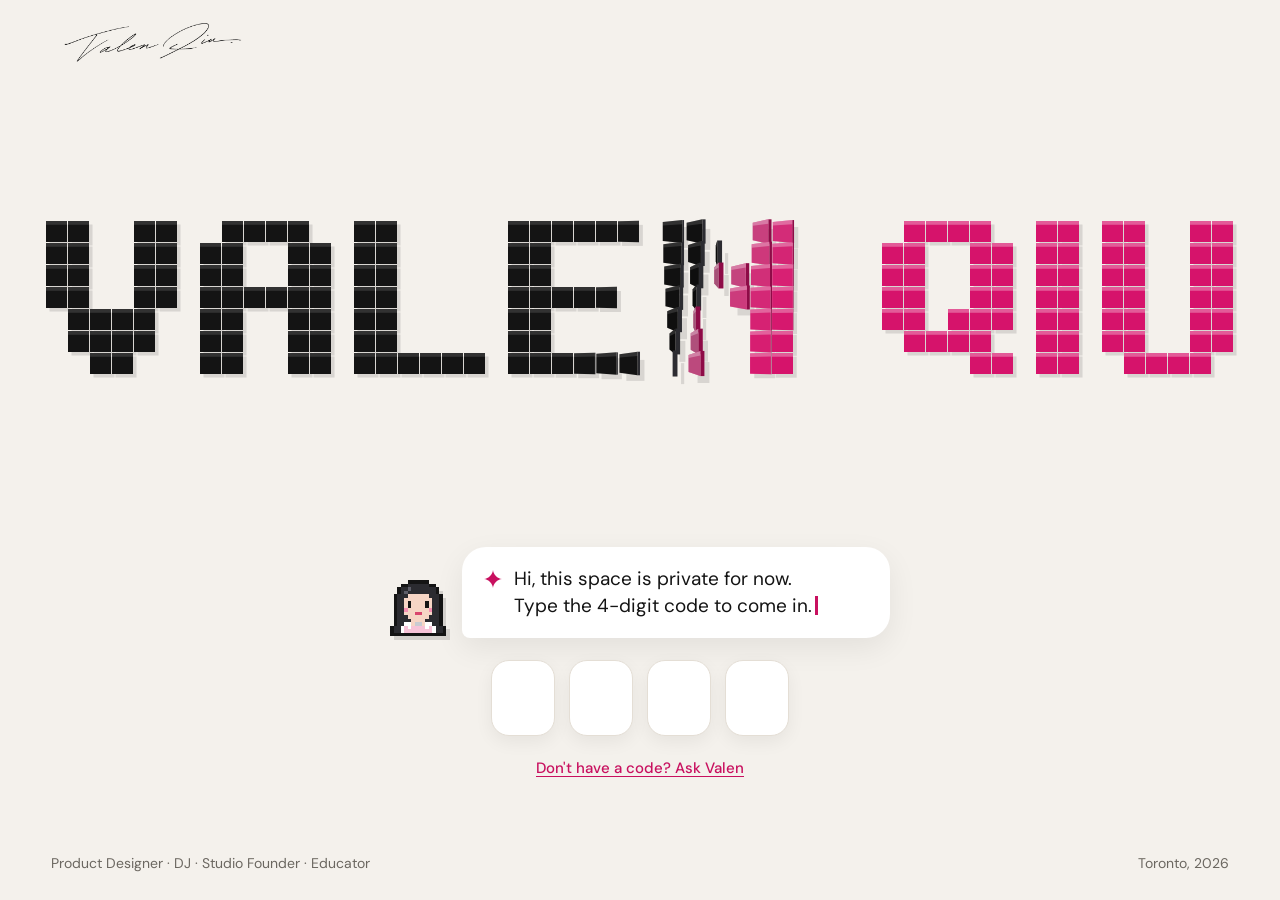
==== index.html @ 70ad9d55 "Hero chat: Back button on answers reached from the hats menu Co-Authored-By: Claude Sonnet 5.5 <nore" ====
<!DOCTYPE html>
<html lang="en">
<head>
<meta charset="UTF-8"/>
<script src="gate.js"></script>
<meta name="viewport" content="width=device-width,initial-scale=1.0"/>
<meta name="description" content="Valen Qiu — Product Designer & Builder"/>
<title>Valen Qiu</title>
<script src="analytics.js"></script>
<link rel="icon" href="favicon.ico" sizes="any"/>
<link rel="icon" type="image/png" sizes="32x32" href="images/favicon-32.png"/>
<link rel="icon" type="image/png" sizes="192x192" href="images/favicon-192.png"/>
<link rel="apple-touch-icon" sizes="180x180" href="images/apple-touch-icon.png"/>
<link rel="preconnect" href="https://fonts.googleapis.com"/>
<link rel="preconnect" href="https://fonts.gstatic.com" crossorigin/>
<link href="https://fonts.googleapis.com/css2?family=Instrument+Serif:ital@0;1&family=DM+Sans:ital,opsz,wght@0,9..40,300;0,9..40,400;0,9..40,500;0,9..40,600;1,9..40,400&family=DM+Mono:wght@300;400&family=Caveat:wght@400;500;700&display=swap" rel="stylesheet"/>
<style>
*,*::before,*::after{box-sizing:border-box;margin:0;padding:0}
:root{
  --bg:#F4EFE8;--bg2:#F4EFE8;--bg3:#EAE3D8;
  --ink:#0D0D0C;--ink2:#1C1C1A;
  --muted:#8C8A85;--muted2:#B8B5AE;
  --pink:#E8196E;--pink-d:#C2145C;--pink-bg:rgba(232,25,110,.08);
  --border:rgba(13,13,12,.08);--border2:rgba(13,13,12,.05);
  --serif:'Instrument Serif',Georgia,serif;
  --sans:'DM Sans',system-ui,sans-serif;
  --mono:'DM Mono','Courier New',monospace;
  --pg:clamp(1.5rem,5vw,5rem);
  --ease:cubic-bezier(.16,1,.3,1);
  --ease-out:var(--ease);--ease-io:cubic-bezier(.65,0,.35,1);
  --t-fast:.25s;--t-base:.5s;--t-slow:.9s;
}
html{font-size:16px;scroll-behavior:smooth}
body{background:var(--bg);color:var(--ink);font-family:var(--sans);font-weight:400;line-height:1.6;-webkit-font-smoothing:antialiased;overflow-x:hidden}
::selection{background:var(--pink);color:#fff}
a{color:inherit;text-decoration:none}
::-webkit-scrollbar{width:2px}::-webkit-scrollbar-thumb{background:var(--pink)}
@keyframes blink{0%,100%{opacity:1}50%{opacity:0}}

@keyframes fadeUp{from{opacity:0;transform:translateY(24px)}to{opacity:1;transform:translateY(0)}}
@keyframes pageIn{from{opacity:0;transform:translateY(16px) scale(0.99)}to{opacity:1;transform:translateY(0) scale(1)}}
@keyframes pageOut{from{opacity:1;transform:translateY(0) scale(1)}to{opacity:0;transform:translateY(-8px) scale(0.98)}}

/* ── UTILS ── */
.reveal{opacity:0;transform:translateY(16px);transition:opacity .25s var(--ease), transform .25s var(--ease)}
.reveal.visible{opacity:1;transform:translateY(0)}
.page{display:none}
.page.active{animation:pageIn .22s var(--ease) both}
.page.exiting{display:block;animation:pageOut .25s var(--ease) both;pointer-events:none}
.page.active{display:block}

/* ── NAV ── */
.pixel-overlay{
  position:fixed;inset:0;
  z-index:500;pointer-events:none;
  display:grid;
}
.nav{position:sticky;top:0;z-index:200;display:grid;grid-template-columns:1fr auto 1fr;align-items:center;padding:1.25rem var(--pg);background:transparent;transition:opacity var(--t-base) var(--ease-out), border-color var(--t-base) var(--ease-out)}

.nav-logo{font-family:var(--sans);font-weight:800;font-size:1.5rem;letter-spacing:-.01em;cursor:pointer;transition:color var(--t-fast) var(--ease-out);display:flex;align-items:center;gap:.6rem}
.nav-logo:hover{color:var(--pink)}
.nav-actions{display:flex;align-items:center;gap:.5rem;justify-content:flex-end}
.nav-say-hello,.nav-icon-btn{display:inline-flex;align-items:center;justify-content:center;gap:.4rem;height:42px;background:rgba(255,255,255,.78);-webkit-backdrop-filter:blur(14px) saturate(1.4);backdrop-filter:blur(14px) saturate(1.4);color:var(--ink);border:1px solid rgba(13,13,12,.08);border-radius:999px;box-shadow:0 .3rem 1.1rem rgba(13,13,12,.07);font-family:var(--sans);font-size:.88rem;font-weight:600;text-decoration:none;transition:border-color var(--t-fast) var(--ease-out),box-shadow var(--t-fast) var(--ease-out),transform var(--t-fast) var(--ease-out),color var(--t-fast) var(--ease-out)}
.nav-icon-btn{width:42px;padding:0}
.nav-say-hello:hover,.nav-icon-btn:hover{border-color:var(--pink);box-shadow:0 .5rem 1.4rem rgba(232,25,110,.18);transform:translateY(-1px)}
.nav-resume-btn{width:auto!important;padding:0 1.1rem!important;font-size:.88rem!important;font-weight:600!important;gap:.45rem!important;background:var(--pink)!important;border-color:var(--pink)!important;color:#fff!important;box-shadow:0 .3rem 1.1rem rgba(232,25,110,.25)!important}
.nav-resume-btn::before{content:'\2726';color:#fff;font-size:.95em}
.nav-resume-btn:hover{background:var(--pink-d)!important;border-color:var(--pink-d)!important;box-shadow:0 .5rem 1.4rem rgba(232,25,110,.35)!important;transform:translateY(-1px)}
.nav-icon-btn svg{width:17px;height:17px}
.nav-icon-btn:not(.nav-resume-btn):hover{color:var(--pink)}
.nav-hamburger{display:none;background:rgba(255,255,255,.78);-webkit-backdrop-filter:blur(14px);backdrop-filter:blur(14px);color:var(--ink);width:42px;height:42px;border-radius:999px;align-items:center;justify-content:center;border:1px solid rgba(13,13,12,.08);box-shadow:0 .3rem 1.1rem rgba(13,13,12,.07);cursor:pointer;flex-shrink:0;padding:0}
.nav-hamburger svg{width:18px;height:18px}
.nav-mobile-menu{display:none;flex-direction:column;justify-content:space-between;position:fixed;top:0;left:0;width:100vw;height:100vh;height:100dvh;background:var(--bg);padding:1.25rem var(--pg) 3rem;box-sizing:border-box;z-index:250;opacity:0;transition:opacity var(--t-base) var(--ease-out)}
.nav-mobile-menu.open{display:flex;opacity:1}
.nav-mobile-top{display:flex;align-items:center;justify-content:space-between}
.nav-mobile-links{display:flex;flex-direction:column;gap:.15rem;margin-top:2rem}
.nav-mobile-item{background:none;border:none;text-align:left;padding:.5rem 0;font-family:var(--sans);font-size:clamp(2.2rem,11vw,3rem);font-weight:700;letter-spacing:-.02em;color:var(--ink);border-radius:0;cursor:pointer;text-decoration:none;display:block;transition:color var(--t-fast) var(--ease-out)}
.nav-mobile-item:hover,.nav-mobile-item:active{background:none;color:var(--pink)}
.nav-mobile-cta{display:flex;flex-direction:column;gap:.9rem}
.nav-mobile-cta a{font-family:var(--sans);font-size:1.05rem;font-weight:600;color:var(--pink);text-decoration:none}

.nav-pill-wrap{
  display:flex;align-items:center;gap:1.75rem;
}
.nav-pill-item{
  font-family:var(--sans);font-size:.92rem;font-weight:500;
  color:var(--muted);background:transparent;border:none;
  padding:.3rem 0;border-radius:0;
  cursor:pointer;transition:color var(--t-fast) var(--ease);
  text-decoration:none;white-space:nowrap;
  border-bottom:1.5px solid transparent;
}
.nav-pill-item:hover{color:var(--ink)}
.nav-pill-item.active{color:var(--pink);border-bottom-color:var(--pink)}
.nav-pill-item.active:hover{color:var(--pink-d);border-bottom-color:var(--pink-d)}

/* Floating pill */
.nav-float{
  position:fixed;top:1rem;left:50%;transform:translateX(-50%);
  z-index:300;
  display:flex;align-items:center;gap:.25rem;
  background:#fff;border-radius:999px;
  padding:.3rem;
  box-shadow:0 4px 24px rgba(13,13,12,.12);
  opacity:0;pointer-events:none;
  transition:opacity var(--t-base) var(--ease), transform var(--t-base) var(--ease);
  transform:translateX(-50%) translateY(-8px);
}
.nav-float.visible{
  opacity:1;pointer-events:auto;
  transform:translateX(-50%) translateY(0);
}



/* ── HERO ── */
.hero{padding:5rem var(--pg) 4rem;position:relative;overflow:hidden;min-height:calc(100vh - 56px);display:flex;flex-direction:column;align-items:flex-start;justify-content:center;text-align:left;gap:2rem}
.hero::before{content:'';position:absolute;inset:0;background-image:radial-gradient(circle,rgba(13,13,12,.055) 1px,transparent 1px);background-size:28px 28px;pointer-events:none}
.hero-heading{position:relative;z-index:2;animation:fadeUp .8s var(--ease) .05s both;text-align:left;margin-bottom:1.75rem;font-family:var(--sans);font-weight:800}
.hero-hi{font-family:var(--sans);font-size:clamp(2rem,4.5vw,4rem);font-style:normal;font-weight:800;letter-spacing:-.04em;line-height:1;color:var(--ink)}
.hero-title{font-family:var(--sans);font-size:clamp(2rem,4.5vw,4rem);font-style:normal;font-weight:800;letter-spacing:-.04em;line-height:1;color:var(--pink);margin-bottom:1.75rem}
.hero-sub{font-size:clamp(.85rem,1.5vw,1.1rem);font-weight:400;color:var(--muted);line-height:1.75;white-space:nowrap;position:relative;z-index:2;animation:fadeUp .8s var(--ease) .18s both;text-align:left}
.inline-badge{display:inline-flex;align-items:center;gap:.35rem;background:#fff;border:1px solid var(--border);border-radius:999px;padding:.2rem .7rem .2rem .35rem;font-size:.88rem;font-weight:500;color:var(--ink);box-shadow:0 2px 8px rgba(13,13,12,.06);vertical-align:middle;margin:0 .1rem;transition:box-shadow var(--t-fast) var(--ease-out), transform var(--t-fast) var(--ease-out);cursor:default}
.inline-badge:hover{box-shadow:0 4px 16px rgba(13,13,12,.12);transform:translateY(-1px)}
.inline-badge.dark{background:var(--ink);color:#fff;border:none}
.badge-dot{width:18px;height:18px;border-radius:50%;display:flex;align-items:center;justify-content:center;font-size:.7rem;flex-shrink:0}

/* ── 4 PREVIEW CARDS ── */
.preview-cards{display:grid;grid-template-columns:repeat(4,1fr);gap:0;padding:4rem var(--pg) 5rem;position:relative;z-index:2;animation:fadeUp .8s var(--ease) .35s both}
.pcard{border-radius:20px;padding:1.75rem;cursor:pointer;position:relative;overflow:visible;min-height:300px;display:flex;flex-direction:column;justify-content:space-between;text-align:left;transition:transform var(--t-base) var(--ease), box-shadow var(--t-base) var(--ease);margin-left:-1.5rem}
.pcard:first-child{margin-left:0}
.pcard:nth-child(1){background:#FFE4D6;transform:rotate(-1.2deg)}
.pcard:nth-child(2){background:#E8DEFF;transform:rotate(.8deg)}
.pcard:nth-child(3){background:#D4F0E8;transform:rotate(-1.5deg)}
.pcard:nth-child(4){background:#FFF4CC;transform:rotate(1.2deg)}
.pcard:hover{transform:rotate(0deg) translateY(-10px) scale(1.03) !important;box-shadow:0 28px 64px rgba(13,13,12,.14);z-index:10}
.pcard::after{content:'';position:absolute;inset:0;background:linear-gradient(135deg,rgba(255,255,255,.35) 0%,transparent 55%);opacity:0;transition:opacity var(--t-base) var(--ease-out);border-radius:20px;pointer-events:none;overflow:hidden}
.pcard:hover::after{opacity:1}
.pcard-top{display:flex;flex-direction:column;gap:.65rem}
.pcard-title{font-family:var(--sans);font-size:clamp(1.5rem,2.5vw,2rem);font-weight:700;letter-spacing:-.03em;color:var(--ink);line-height:1.1}
.pcard-desc{font-size:.88rem;color:rgba(13,13,12,.55);line-height:1.6;max-width:220px}
.pcard-btn{display:inline-flex;align-items:center;gap:.5rem;background:var(--ink);color:#fff;border:none;border-radius:999px;padding:.6rem 1.15rem;font-size:.78rem;font-weight:500;cursor:pointer;font-family:var(--sans);transition:background var(--t-fast) var(--ease-out), gap var(--t-base) var(--ease);white-space:nowrap;width:fit-content;align-self:flex-start}
.pcard:hover .pcard-btn{background:#333;gap:.75rem}

/* ── HOME HERO (chat with the avatar, loose draggable icons) ── */
.vh-hero,.vh-tickwrap,.vf{--line:#E4DED5}
.sr{position:absolute;width:1px;height:1px;overflow:hidden;clip:rect(0 0 0 0);margin:0;white-space:nowrap}
/* hero */
.vh-hero{position:relative;min-height:max(460px,calc(100svh - 200px));display:flex;flex-direction:column;align-items:center;justify-content:center;gap:28px;padding:24px 16px 32px;overflow:hidden}
.vh-avatar{width:144px;height:144px;padding:0;border:0;background:transparent;cursor:pointer;animation:vhIdle 1.6s steps(2) infinite}
.vh-avatar{position:relative}
.vh-avatar .tip{position:absolute;top:-34px;left:50%;transform:translateX(-50%);padding:7px 14px;border-radius:999px;background:var(--ink);color:#fff;font:700 13px/1 'DM Sans',sans-serif;white-space:nowrap;opacity:0;transition:opacity .12s;pointer-events:none;animation:none}
.vh-avatar:hover .tip,.vh-avatar:focus-visible .tip{opacity:1}
.vh-avatar:focus-visible{outline:2px solid var(--pink);outline-offset:6px;border-radius:12px}
.vh-avatar svg{display:block;width:144px;height:144px}
.vh-chat{width:100%;max-width:620px;display:flex;flex-direction:column;align-items:center;gap:18px;position:relative;z-index:2}
.vh-bubble{align-self:stretch;background:#fff;border-radius:24px;padding:20px 24px;box-shadow:0 10px 30px rgba(20,20,20,.07);display:flex;gap:12px;align-items:flex-start;min-height:64px}
.vh-bubble .spark{flex:none;margin-top:6px}
.vh-body{flex:1;min-width:0;display:flex;flex-direction:column;gap:16px}
.vh-line{font-size:20px;line-height:1.5;white-space:pre-line}
.vh-caret{display:inline-block;width:3px;height:1.05em;background:var(--pink);margin-left:3px;vertical-align:-3px;animation:vhBlink 1s steps(1) infinite}
.vh-actions{display:flex;flex-wrap:wrap;gap:10px;animation:vhIn .3s ease-out both}
.vh-tiles{display:flex;flex-direction:column;gap:8px;max-width:360px;animation:vhIn .3s ease-out both}
.vh-tiles:empty,.vh-actions:empty{display:none}
.vh-tile{display:flex;align-items:center;justify-content:space-between;gap:16px;width:100%;min-height:44px;padding:0 18px;border-radius:999px;border:1.5px solid var(--line);background:#fff;cursor:pointer;font:700 15px/1 'DM Sans',sans-serif;color:var(--ink);text-align:left;box-shadow:0 4px 12px rgba(20,20,20,.04);transition:border-color .15s,transform .15s,box-shadow .15s}
.vh-tile::after{content:'→';color:var(--pink);font-weight:700}
.vh-tile:hover,.vh-tile:focus-visible{border-color:var(--ink);transform:translateY(-2px);box-shadow:0 8px 18px rgba(20,20,20,.08);outline:none}
.vh-act{display:inline-flex;align-items:center;gap:8px;min-height:42px;padding:0 18px;border-radius:999px;border:1.5px solid var(--line);background:#fff;color:var(--ink);text-decoration:none;font:700 15px/1 'DM Sans',sans-serif;transition:border-color .15s,transform .15s}
.vh-act:hover{color:var(--ink);border-color:var(--ink);transform:translateY(-2px)}
.vh-act .arr{color:var(--pink)}
.vh-back{cursor:pointer}
.vh-chips{display:flex;flex-wrap:wrap;justify-content:center;gap:10px}
.vh-chip{min-height:46px;padding:0 20px;border-radius:999px;border:1.5px solid var(--line);background:#fff;font:700 16px/1 'DM Sans',sans-serif;color:var(--ink);cursor:pointer;box-shadow:0 4px 12px rgba(20,20,20,.04);transition:border-color .15s,transform .15s,box-shadow .15s,background .15s,color .15s}
.vh-chip:hover{border-color:var(--ink);transform:translateY(-2px);box-shadow:0 8px 18px rgba(20,20,20,.08)}
.vh-chip.on{background:var(--ink);border-color:var(--ink);color:#fff}

/* loose stickers */
.vh-st{position:absolute;left:0;top:0;padding:6px;border:0;background:transparent;cursor:grab;touch-action:none;user-select:none;z-index:3;border-radius:12px}
.vh-st.lifted{cursor:grabbing;z-index:6}
.vh-st.lifted svg{filter:drop-shadow(0 12px 10px rgba(20,20,20,.18))}
.vh-st svg{display:block;pointer-events:none}
.vh-st:focus-visible{outline:2px solid var(--pink);outline-offset:2px}
.vh-st .tip{position:absolute;top:-32px;left:50%;transform:translateX(-50%);padding:7px 14px;border-radius:999px;background:var(--ink);color:#fff;font:700 13px/1 'DM Sans',sans-serif;white-space:nowrap;opacity:0;transition:opacity .12s;pointer-events:none}
.vh-st:hover .tip,.vh-st:focus-visible .tip{opacity:1}
.vh-st:hover svg{animation:vhHop .5s steps(2) infinite}

/* ticker */
.vh-tickwrap{border-top:1px solid var(--line);padding:18px 0;overflow:hidden;position:sticky;bottom:0;z-index:5;background:var(--bg)}
.vh-ticker{display:flex;gap:48px;width:max-content;font-weight:700;font-size:clamp(22px,2.6vw,38px);animation:vhMarquee 38s linear infinite}
.vh-ticker .s{color:var(--pink)}

@media (max-width:700px){.vh-st svg{width:50px;height:43px}}
@media (prefers-reduced-motion:reduce){.vh-avatar,.vh-ticker{animation:none}}
@keyframes vhBlink{50%{opacity:0}}
@keyframes vhIdle{50%{transform:translateY(-4px)}}
@keyframes vhHop{50%{transform:translateY(-4px)}}
@keyframes vhIn{from{opacity:0;transform:translateY(6px)}to{opacity:1;transform:none}}
@keyframes vhMarquee{to{transform:translateX(-50%)}}

.vh-st img{display:block;width:96px;height:86px;object-fit:contain;pointer-events:none;filter:drop-shadow(0 6px 8px rgba(13,13,12,.14))}
.vh-st.lifted img{filter:drop-shadow(0 12px 10px rgba(20,20,20,.18))}
/* each icon's own hover move, plus little particles */
.pf-folder:hover img{animation:pfTilt .5s steps(4) infinite alternate}
.pf-flask:hover img{animation:pfJiggle .3s steps(2) infinite}
.pf-flower:hover img{animation:pfSpin 1.2s steps(8) infinite}
.pf-controller:hover img{animation:pfRumble .12s steps(2) infinite}
.pf-headphones:hover img{animation:pfBeat .5s steps(2) infinite}
@keyframes pfTilt{from{transform:rotate(-6deg)}to{transform:rotate(6deg)}}
@keyframes pfJiggle{0%{transform:translateX(-2px)}100%{transform:translateX(2px)}}
@keyframes pfSpin{to{transform:rotate(360deg)}}
@keyframes pfRumble{0%{transform:translate(-3px,1px) rotate(-2deg)}100%{transform:translate(3px,-1px) rotate(2deg)}}
@keyframes pfBeat{0%{transform:scale(1.12)}100%{transform:scale(1)}}
.pf-bubble{position:absolute;width:8px;height:8px;background:#7fd3ff;border:2px solid #1a1a1a;pointer-events:none;animation:pfRise .9s steps(6) forwards}
@keyframes pfRise{0%{transform:translateY(0);opacity:1}80%{opacity:1}100%{transform:translateY(-46px);opacity:0}}
.pf-sparkle{position:absolute;width:6px;height:6px;background:#FFD43B;pointer-events:none;animation:pfBlink .6s steps(2) forwards}
@keyframes pfBlink{0%{transform:scale(0)}50%{transform:scale(1.4)}100%{transform:scale(0)}}
.pf-note{position:absolute;font-size:14px;font-weight:bold;color:var(--ink);pointer-events:none;animation:pfFloat 1.2s steps(6) forwards}
@keyframes pfFloat{0%{transform:translate(0,0);opacity:1}100%{transform:translate(var(--dx),-46px);opacity:0}}
@media (prefers-reduced-motion:reduce){.vh-st:hover img{animation:none!important}.pf-bubble,.pf-sparkle,.pf-note{display:none}}
@media (max-width:700px){
  .vh-hero{min-height:0;padding:20px 16px 36px;gap:18px;justify-content:flex-start}
  .vh-avatar{order:1;width:120px;height:120px}.vh-avatar svg{width:120px;height:120px}
  #vhStickers{order:2;display:flex;justify-content:center;gap:10px;width:100%}
  .vh-chat{order:3}
  .vh-st{position:relative!important;left:auto;top:auto;transform:none!important;cursor:pointer;touch-action:manipulation;padding:4px}
  .vh-st img{width:50px;height:50px}
  .vh-st .tip,.vh-avatar .tip{display:none}
  .vh-line{font-size:17px}
  .vh-bubble{padding:16px 18px;border-radius:20px}
}


/* ── OCAD photo desk ── */
/* build / write / teach: same level, no white cards */
.proj-card,.writing-card{background:transparent!important;border:none!important;box-shadow:none!important;margin-top:6rem}
.proj-card>.section-title{margin-bottom:2rem}
.writing-card-hd{margin-bottom:2.5rem}
/* Write: printed pages taped to the desk, tags as sticky notes */
.writing-grid{gap:2.4rem!important;padding-top:1rem}
.writing-grid .article-card{position:relative;background:#fff;padding:.85rem .85rem 1.3rem;border-radius:3px;box-shadow:0 10px 26px rgba(20,20,30,.16),0 2px 5px rgba(20,20,30,.1);transform:rotate(var(--r,-2deg));transform-origin:50% 0;transition:transform .45s var(--ease),box-shadow .45s}
.writing-grid .article-card:nth-child(1){--r:-2.2deg}
.writing-grid .article-card:nth-child(2){--r:1.6deg;margin-top:1.4rem}
.writing-grid .article-card:nth-child(3){--r:-1.2deg;margin-top:.4rem}
.writing-grid .article-card::before{content:'';position:absolute;top:-.85rem;left:50%;width:5.2rem;height:1.6rem;margin-left:-2.6rem;background:rgba(232,212,160,.72);box-shadow:0 1px 3px rgba(20,20,30,.12);transform:rotate(-3deg);z-index:2}
.writing-grid .article-card:nth-child(2)::before{transform:rotate(4deg)}
.writing-grid .article-card:hover{transform:rotate(0deg) translateY(-12px) scale(1.02);box-shadow:0 26px 50px rgba(20,20,30,.24),0 4px 10px rgba(20,20,30,.12)}
.writing-grid .article-cover{border-radius:2px;margin-bottom:.9rem;transform:none;box-shadow:none;filter:grayscale(.25) contrast(1.02);transition:filter .4s}
.writing-grid .article-cover::before,.writing-grid .article-cover-img{border-radius:2px}
.writing-grid .article-card:hover .article-cover{filter:none}
/* the AI-education cover is a cut-out on white: tint the card behind it so it doesn't melt into the white paper */
.writing-grid .article-card:nth-child(3) .article-cover{background:#CFE0F4}
.writing-grid .article-card:nth-child(3) .article-cover-img{mix-blend-mode:multiply}
.writing-grid .article-body{padding:0 .3rem;gap:.7rem}
.writing-grid .article-title{font-size:1rem}
.writing-grid .article-tags{gap:.6rem;margin-top:.3rem}
.writing-grid .article-tag{background:var(--bg2);color:var(--ink2);border:none;border-radius:999px;padding:.35rem .9rem;font-family:var(--sans);font-size:.82rem;font-weight:500;letter-spacing:0;text-transform:none;box-shadow:none;opacity:1;transform:none;transition:background .2s,color .2s}
.writing-grid .article-card:hover .article-tag{background:var(--pink-bg);color:var(--pink);transform:none}
/* Build = two folders; hover pops a preview open above the one you're on */
.build-stage{display:flex;align-items:flex-start;justify-content:center;gap:clamp(3rem,9vw,7rem);min-height:14rem;padding-top:8rem}
.build-folder{position:relative;z-index:1;display:flex;flex-direction:column;align-items:center;gap:.65rem;text-decoration:none;cursor:pointer}
.build-folder.is-soon{cursor:default}
.bf-icon{height:clamp(76px,9vw,112px);width:auto;filter:drop-shadow(0 8px 16px rgba(13,13,12,.18));transition:transform var(--t-base) var(--ease-out)}
.bf-icon-scale{display:inline-block;transform:scale(1.25)}
.build-folder:hover .bf-icon{transform:scale(1.06) translateY(-3px)}
.bf-icon.rolling{animation:bfRoll .6s steps(8) forwards}
@keyframes bfRoll{0%{transform:translateY(0) rotate(0)}40%{transform:translateY(-26px) rotate(200deg)}75%{transform:translateY(0) rotate(360deg)}87%{transform:translateY(-6px) rotate(360deg)}100%{transform:translateY(0) rotate(360deg)}}
.bf-icon.flipping{animation:bfFlip .9s steps(6) infinite}
@keyframes bfFlip{0%{transform:scaleX(1)}25%{transform:scaleX(.15)}50%{transform:scaleX(-1)}75%{transform:scaleX(.15)}100%{transform:scaleX(1)}}
.bf-plus{position:absolute;top:-6px;left:50%;font-family:var(--sans);font-weight:700;font-size:1.15rem;color:#F5B82E;text-shadow:2px 2px 0 var(--ink);pointer-events:none;animation:bfPlus .8s steps(5) forwards;z-index:6}
@keyframes bfPlus{0%{transform:translate(-50%,0);opacity:1}100%{transform:translate(-50%,-42px);opacity:0}}
@media(prefers-reduced-motion:reduce){.bf-icon.rolling,.bf-icon.flipping{animation:none}.bf-plus,.bf-bubble{display:none}}
.bf-dict{margin-top:.6rem;max-width:320px;text-align:left}
.bf-dict-head{display:flex;align-items:baseline;flex-wrap:wrap;gap:.4em;line-height:1.2}
.bf-dict-word{font-family:var(--sans);font-weight:700;font-size:1rem;color:var(--pink);letter-spacing:-.01em}
.bf-dict-tag{font-family:var(--mono);font-size:.68rem;color:var(--muted2)}
.bf-dict-def{margin-top:.5rem;font-family:var(--sans);font-weight:400;font-size:.82rem;line-height:1.5;color:var(--ink2)}
.bf-bubble{position:absolute;left:50%;bottom:calc(100% + 10px);transform:translateX(-50%) scale(0);transform-origin:bottom center;background:#fff;border:2px solid var(--ink);padding:.4rem .8rem;font-family:var(--sans);font-size:.78rem;white-space:nowrap;box-shadow:3px 3px 0 var(--ink);pointer-events:none;transition:transform .2s steps(3);border-radius:6px;z-index:6}
.bf-bubble.show{transform:translateX(-50%) scale(1)}
@media(max-width:700px){.build-stage{padding-top:6.5rem;gap:2.5rem;justify-content:flex-start}}
/* one continuous desk: dot lattice behind all three blocks */
#builds-section{background-image:radial-gradient(circle,rgba(13,13,12,.075) 1px,transparent 1px);background-size:28px 28px}
.writing-grid:not(.in) .article-card{opacity:0;transform:translateX(110px) rotate(calc(var(--r,-2deg)*4))}
.writing-grid .article-card{transition:transform .4s var(--ease),opacity .3s,box-shadow .45s}
.writing-grid.in .article-card:hover{transition:transform .45s var(--ease),box-shadow .45s}
.writing-grid .article-card:nth-child(2){transition-delay:.06s}.writing-grid .article-card:nth-child(3){transition-delay:.12s}
.writing-grid.in .article-card:hover{transition-delay:0s}
.kw{transition:none}
/* ── ABOUT: greeting, timeline route, camera ── */

/* ===================== 1. greeting ===================== */
.ab-hello{padding:2.5rem 0 0;text-align:center}
.ab-hello h1{margin:0;font-size:clamp(44px,8vw,112px);font-weight:700;letter-spacing:-.04em;line-height:1}
.ab-word{color:var(--pink)}
.ab-caret{display:inline-block;width:.07em;height:.85em;background:var(--pink);margin-left:.04em;vertical-align:-.06em;animation:abBlink 1s steps(1) infinite}
.ab-hello p{margin:22px 0 0;max-width:560px;font-size:20px;line-height:1.5;color:var(--muted)}

/* ===================== 2. timeline route ===================== */
.ab-route{position:relative;margin:0 auto;padding:60px 0 40px}
.ab-svg{position:absolute;left:0;top:0;overflow:visible;pointer-events:none}
.ab-stops{position:relative;display:flex;flex-direction:column;gap:0}
.ab-stop{position:relative;min-height:300px;display:grid;grid-template-columns:minmax(0,1fr) 180px minmax(0,1fr);align-items:center}
.ab-card{grid-column:1;max-width:440px;padding-right:28px;justify-self:end;text-align:left;opacity:.32;transform:translateY(14px);transition:opacity .5s ease,transform .5s ease}
.ab-stop:nth-child(even) .ab-card{grid-column:3;justify-self:start;text-align:left;padding-right:0;padding-left:28px}
.ab-card.on{opacity:1;transform:none}
.ab-card .ab-label{margin:0 0 .9rem;font-family:var(--mono);font-size:.62rem;font-weight:400;letter-spacing:.04em;line-height:1.5;text-transform:uppercase;color:var(--pink);white-space:nowrap}
@media (max-width:900px){.ab-card .ab-label{white-space:normal}}
@media (max-width:760px){.ab-card .ab-label{font-size:.58rem;letter-spacing:.03em}}
.ab-card h3{margin:0 0 1rem;font-family:var(--sans);font-size:clamp(1.5rem,3.2vw,2.15rem);font-weight:700;letter-spacing:-.02em;color:var(--ink);line-height:1.15}
.ab-card p:not(.ab-label){margin:0;font-size:clamp(1rem,1.6vw,1.1rem);line-height:1.8;color:var(--ink2)}
.ab-node{grid-column:2;grid-row:1;justify-self:center;position:relative;z-index:2;width:64px;height:64px;display:flex;align-items:center;justify-content:center;border-radius:20px;background:#fff;box-shadow:0 8px 20px rgba(20,20,20,.08);filter:grayscale(1);opacity:.55;transition:filter .4s,opacity .4s,transform .2s}
.ab-node.on{filter:none;opacity:1;animation:abHop .5s steps(3)}
.ab-node svg{display:block}
.ab-num{font:500 22px/1 'DM Mono',monospace;letter-spacing:.02em;color:var(--pink)}
.ab-walker{position:absolute;left:0;top:0;width:60px;height:90px;z-index:4;pointer-events:none;will-change:transform}
.ab-walker svg{display:block;width:60px;height:90px;filter:drop-shadow(4px 6px 0 rgba(20,20,20,.14))}

@media (max-width:760px){
  .ab-stop{grid-template-columns:72px minmax(0,1fr);min-height:240px}
  .ab-card,.ab-stop:nth-child(even) .ab-card{grid-column:2;justify-self:start;text-align:left;padding-left:16px;padding-right:0}
  .ab-node{grid-column:1}
}

/* ===================== 3. camera ===================== */
.vc{padding:2.5rem 0 0}
.vc-stage{position:relative;margin:0 auto;min-height:620px;touch-action:pan-y}
.vc-side{position:absolute;left:50%;top:50%;transform:translate(-50%,-50%);width:300px;display:flex;flex-direction:column;align-items:center;gap:14px;z-index:5}
.vc-cam{position:relative;width:280px;height:200px;user-select:none}
.vc-cam svg{display:block;width:280px;height:200px;filter:drop-shadow(8px 10px 0 rgba(20,20,20,.12))}
.vc-cam.shake{animation:vcShake .3s steps(3)}
.vc-shutter{position:absolute;top:-22px;left:40px;width:44px;height:26px;border:0;padding:0;background:transparent;cursor:pointer}
.vc-shutter span{position:absolute;inset:0;background:#EF4444;box-shadow:inset 0 -6px 0 #B91C1C,0 0 0 4px #141414;transition:transform .08s steps(2)}
.vc-shutter:hover span{background:#F87171}
.vc-shutter.down span{transform:translateY(8px);box-shadow:inset 0 -2px 0 #B91C1C,0 0 0 4px #141414}
.vc-shutter:focus-visible{outline:3px solid var(--pink);outline-offset:8px}
.vc-hint{position:absolute;left:44px;top:-68px;width:36px;height:39px;pointer-events:none;transition:opacity .3s;animation:vcTap 1s steps(2) infinite}
.vc-cam .vc-hint svg{display:block;width:36px;height:39px;transform:scaleY(-1);filter:drop-shadow(3px -3px 0 rgba(20,20,20,.15))}
.vc-hint.gone{opacity:0;animation:none}
.vc-count{position:absolute;width:1px;height:1px;overflow:hidden;clip:rect(0 0 0 0)}
@keyframes vcTap{50%{transform:translateY(7px)}}
.vc-table{position:absolute;inset:0;pointer-events:none}
.vc-empty{position:absolute;inset:0;display:flex;align-items:center;justify-content:center;font:500 26px/1.3 'Caveat',cursive;color:#A8A196;text-align:center;pointer-events:none;transition:opacity .4s}
.vc-empty.gone{opacity:0}
.vc-card{position:absolute;left:0;top:0;width:200px;padding:12px 12px 0;background:#FFFEFB;border:0;border-radius:3px;box-shadow:0 1px 0 rgba(20,20,20,.06),0 10px 24px rgba(20,20,20,.14);cursor:grab;touch-action:none;user-select:none;text-align:left;font:inherit;color:inherit;will-change:transform}
.vc-card.lifted{cursor:grabbing;box-shadow:0 1px 0 rgba(20,20,20,.06),0 24px 40px rgba(20,20,20,.22)}
.vc-card:focus-visible{outline:3px solid var(--pink);outline-offset:4px}
.vc-photo{position:relative;display:block;width:176px;height:176px;overflow:hidden;background:#2a2f33}
.vc-photo img{display:block;width:100%;height:100%;object-fit:cover;filter:saturate(0) contrast(.6) brightness(1.35) sepia(.25);transition:filter 1.8s ease-out .15s;pointer-events:none}
.vc-photo .dev{position:absolute;inset:0;background:linear-gradient(160deg,#2C353B,#3E3B36);opacity:1;transition:opacity 1.5s cubic-bezier(.55,0,.6,1) .1s}
.vc-photo .ph{position:absolute;inset:0;display:none;align-items:center;justify-content:center;padding:12px;text-align:center;background:linear-gradient(135deg,#F7C3D8,#BFE3FF);font:700 22px/1.1 'Caveat',cursive;color:#3D3A35}
.vc-photo.noimg .ph{display:flex}
.vc-card.developed .vc-photo img{filter:none}
.vc-card.developed .vc-photo .dev{opacity:0}
.vc-cap{display:block;height:36px;padding-top:9px;font:700 18px/1 'Caveat',cursive;color:#2B2B30;text-align:center;white-space:nowrap;overflow:hidden;text-overflow:ellipsis}
.vc-flash{position:fixed;inset:0;background:#fff;opacity:0;pointer-events:none;z-index:600}
.vc-flash.on{animation:vcFlash .35s ease-out}
@media (max-width:820px){.vc-stage{display:flex;flex-direction:column;align-items:center;min-height:0}.vc-side{position:relative;left:auto;top:auto;transform:none;padding-top:90px}.vc-table{position:relative;inset:auto;width:100%;min-height:520px}}

@media (prefers-reduced-motion:reduce){.ab-caret{animation:none}.ab-card{transition:none}.vc-photo img,.vc-photo .dev{transition-duration:.6s}.vc-flash.on{animation:none}}
@keyframes abBlink{50%{opacity:0}}
@keyframes abHop{33%{transform:translateY(-8px)}66%{transform:translateY(-3px)}}
@keyframes vcFlash{0%{opacity:.95}100%{opacity:0}}
@keyframes vcShake{33%{transform:translate(-3px,1px)}66%{transform:translate(3px,-1px)}}
@keyframes vcIn{from{opacity:0}to{opacity:1}}

@media (max-width:700px){.ab2-value{margin:0!important;padding-left:0!important;padding-right:0!important}}
/* ── FUN THINGS (rope + charms) ── */
.vf{padding:5rem 0 4rem;overflow:hidden}
.vf-in{max-width:1240px;margin:0 auto}


/* doodle title */
.vf-title{position:relative;isolation:isolate;margin:0;font-size:clamp(48px,6.4vw,92px);font-weight:700;letter-spacing:-.04em;line-height:1.05;color:var(--ink)}
.vf-w{position:relative;display:inline-block}
.vf-d{position:absolute;overflow:visible;pointer-events:none;transition:opacity .15s}
.vf-title.out .vf-d{opacity:0}
.vf-draw{stroke-dasharray:1000;stroke-dashoffset:1000;animation:vfDraw .35s cubic-bezier(.3,.6,.3,1) forwards}
.vf-pulse{transform-box:fill-box;transform-origin:center;animation:vfPulse .45s ease-in-out infinite alternate}

/* rope + charms */
.vf-line{position:relative;margin-top:96px;height:330px}
.vf-rope{position:absolute;left:0;top:0;overflow:visible}
.vf-charm{position:absolute;left:0;top:0;width:70px;display:flex;flex-direction:column;align-items:center;transform-origin:50% 0;text-decoration:none;outline:none;z-index:2}
.vf-charm:focus-visible .vf-icon{outline:3px solid var(--pink);outline-offset:4px}
.vf-icon{display:block;cursor:pointer;margin-top:-2px}
.vf-tag{margin-top:8px;font:500 14px/1.2 'DM Sans',sans-serif;color:var(--muted);white-space:nowrap;transition:color .15s}
.vf-charm:hover .vf-tag,.vf-charm:focus-visible .vf-tag{color:var(--ink)}
.vf-zz{position:absolute;font:700 20px/1 'DM Sans',sans-serif;color:var(--muted);animation:vfZ 1.6s ease-out infinite;pointer-events:none}
.vf-zz[hidden]{display:none}
@media (max-width:700px){
  .vf{padding:3.5rem 0 2rem}
  .vf-title{font-size:38px}
  .vf-line{margin-top:52px;height:210px}
  .vf-charm{width:52px}
  .vf-icon{width:42px;height:42px}
  .vf-tag{font-size:12px;margin-top:6px}
  .vf-more{display:none}
}

@media (prefers-reduced-motion:reduce){.vf-draw{animation:none;stroke-dashoffset:0}.vf-pulse,.vf-zz{animation:none}}
@keyframes vfDraw{to{stroke-dashoffset:0}}
@keyframes vfPulse{from{transform:scale(.92)}to{transform:scale(1.08)}}
@keyframes vfZ{0%{opacity:0;transform:translate(0,0)}30%{opacity:1}100%{opacity:0;transform:translate(14px,-30px)}}

.proj-card,.writing-card{min-height:100vh;min-height:100dvh;margin-top:0!important;display:flex;flex-direction:column;justify-content:center;box-sizing:border-box}
.teaching-card{margin-top:0!important}
}
/* Zepto hero: volumetric light/shadow through the headline, following the pointer */
.zl-hero{position:relative}
.zl-hl{position:relative;width:100%;max-width:800px}
.zl-hl .zl-hero-headline{max-width:none;width:100%;margin:0}
.zl-gl{position:absolute;inset:0;width:100%;height:100%;display:none;pointer-events:none}
.zl-hero.gl-on .zl-gl{display:block}
.zl-hero.gl-on #zl-wordmark{visibility:hidden}
/* word-by-word light-up */
.lw{opacity:.22;transition:opacity var(--t-fast) var(--ease-out)}
.lw.on{opacity:1}
/* reduced motion: everything degrades to a plain, short fade */
@media(prefers-reduced-motion:reduce){
  html{scroll-behavior:auto!important}
  *,*::before,*::after{animation-duration:.01ms!important;animation-iteration-count:1!important;animation-delay:0s!important;transition-duration:.01ms!important;transition-delay:0s!important}
  html .reveal{opacity:0;transform:none!important;transition:opacity .25s linear!important}
  html .reveal.visible{opacity:1}
  .lw{opacity:1!important}
  .zl-slide,.zl-slide.past-unused{transform:none!important}
  .writing-grid .article-card{transform:none!important}
}
.teaching-card{background:transparent!important;border:none!important;box-shadow:none!important;height:100vh;height:100dvh;min-height:520px;display:flex;flex-direction:column;box-sizing:border-box;margin-top:0}
.teaching-card-hd{flex:0 0 auto}
.ocad-desk{position:relative;flex:1 1 auto;min-height:0;margin-top:1rem}
.ocad-pic{position:absolute;left:var(--l);top:var(--t);width:min(var(--w),calc((100vh - 240px) * .52));margin:0;background:#fff;padding:.55rem .55rem 1.4rem;border-radius:4px;box-shadow:0 10px 26px rgba(20,20,30,.2),0 2px 6px rgba(20,20,30,.12);transform:translate(var(--x,0px),var(--y,0px)) rotate(var(--r,0deg));transition:box-shadow .3s,transform .35s cubic-bezier(.2,.9,.3,1.3);cursor:grab;touch-action:pan-y;user-select:none}
.ocad-pic img{width:100%;display:block;pointer-events:none;border-radius:2px}
.ocad-pic:hover{box-shadow:0 18px 38px rgba(20,20,30,.28),0 3px 8px rgba(20,20,30,.14)}
.ocad-pic.drag{cursor:grabbing;transition:box-shadow .2s;transform:translate(var(--x),var(--y)) rotate(0deg) scale(1.05);box-shadow:0 26px 50px rgba(20,20,30,.34)}
.ab2-desk{position:relative;width:100%;max-width:1300px;height:calc(100vh - 240px);margin:2rem auto 0}
.ab2-desk .ocad-pic figcaption{position:absolute;left:.55rem;right:.55rem;bottom:.18rem;text-align:center;font-family:'Caveat',cursive;font-weight:600;font-size:.9rem;line-height:1;color:#000;white-space:nowrap;overflow:hidden;text-overflow:ellipsis;pointer-events:none}
#ab2-desk .ocad-pic img{aspect-ratio:4/3;object-fit:cover}
#ab2-desk .ocad-pic:nth-of-type(1) img,#ab2-desk .ocad-pic:nth-of-type(3) img{aspect-ratio:3/4}
#ab2-desk .ocad-pic:nth-of-type(2) img{aspect-ratio:1/1}
@media(max-width:700px){
  /* simplified photo walls: static 2-col grid instead of the scattered draggable pile */
  .ocad-desk,.ab2-desk{position:static;height:auto;min-height:0;max-width:100%;margin:1rem 0 0;display:grid;grid-template-columns:1fr 1fr;gap:0 .8rem}
  .ocad-pic{position:static;width:100%!important;margin:0 0 1.6rem;transform:none!important;box-shadow:0 6px 16px rgba(20,20,30,.16),0 2px 4px rgba(20,20,30,.1);cursor:default;touch-action:auto}
  .ocad-pic:active{cursor:default}
  #ocad-desk .ocad-pic::after{content:attr(data-cap);display:block;margin-top:.35rem;text-align:center;font-family:'Caveat',cursive;font-weight:600;font-size:.8rem;line-height:1.15;color:#000}
  .ab2-desk .ocad-pic figcaption{position:static;display:block;margin-top:.35rem;white-space:normal}
  #ab2-desk .ocad-pic img,#ocad-desk .ocad-pic img{aspect-ratio:4/3!important}
}

/* ── SHARED SECTION ── */
.section{padding:5rem var(--pg);border-top:1px solid var(--border)}
.section-alt{background:var(--bg2)}
.section-hd{display:flex;justify-content:space-between;align-items:flex-end;margin-bottom:2.75rem;gap:1rem;flex-wrap:wrap}
.section-eyebrow{display:flex;align-items:baseline;gap:.75rem}
.section-num{display:none}
.section-title{font-size:clamp(2rem,5vw,4rem);font-weight:700;letter-spacing:-.03em;color:var(--pink);line-height:1.05}
.section-eyebrow{font-family:var(--mono);font-size:.78rem;letter-spacing:.18em;text-transform:uppercase;color:var(--muted2);margin:0 0 .85rem}
.section-link{font-size:.78rem;color:var(--muted);transition:color var(--t-fast) var(--ease-out);cursor:pointer;background:none;border:none;font-family:var(--sans)}
.section-link:hover{color:var(--pink)}

/* ── WORK ── */
.year-group{display:grid;grid-template-columns:140px 1fr;gap:4rem;margin-bottom:5rem;align-items:start}
.year-marker{position:sticky;top:5.5rem;display:flex;flex-direction:column;align-items:flex-start;gap:.6rem}
.year-dot{width:10px;height:10px;border-radius:50%;border:2px solid var(--muted2);background:var(--bg);flex-shrink:0}
.year-num{font-family:var(--sans);font-size:clamp(2rem,4vw,3.5rem);font-weight:800;letter-spacing:-.04em;line-height:1;color:var(--bg3)}
.year-line{display:none}
.work-grid{display:flex;flex-direction:column;gap:0}
.work-card{display:block;cursor:pointer;padding-bottom:3rem;margin-bottom:3rem}
.work-card:last-child{border-bottom:none;margin-bottom:0;padding-bottom:0}

.work-thumb{width:100%;aspect-ratio:16/9;background:var(--bg3);display:flex;flex-direction:column;align-items:center;justify-content:center;gap:.4rem;position:relative;overflow:hidden;border-radius:8px;transition:transform var(--t-base) var(--ease), box-shadow var(--t-base) var(--ease-out);margin-top:1.5rem}
.work-card:hover .work-thumb{transform:scale(1.01);box-shadow:0 16px 48px rgba(13,13,12,.1)}
.work-thumb::before{content:'';position:absolute;inset:0;background:repeating-linear-gradient(-45deg,transparent,transparent 14px,rgba(13,13,12,.02) 14px,rgba(13,13,12,.02) 15px)}
.thumb-label{font-family:var(--mono);font-size:.6rem;letter-spacing:.1em;color:var(--muted2);position:relative;z-index:1}
.thumb-sub{font-family:var(--mono);font-size:.5rem;color:var(--muted2);opacity:.4;font-style:italic;position:relative;z-index:1}
.work-thumb-img{position:absolute;inset:0;width:100%;height:100%;object-fit:cover;z-index:1}
.work-body{padding:0}
.work-tags{display:flex;gap:.35rem;flex-wrap:wrap;margin-bottom:.85rem}
.wtag{font-family:var(--mono);font-size:.52rem;letter-spacing:.07em;text-transform:lowercase;border:1px solid var(--border);padding:.18rem .55rem;color:var(--muted)}
.work-name{font-family:var(--sans);font-size:clamp(1.75rem,4vw,3.25rem);font-weight:700;letter-spacing:-.03em;line-height:1.05;color:var(--pink);margin-bottom:.75rem}
.work-desc{font-size:clamp(1rem,1.8vw,1.25rem);color:var(--ink2);line-height:1.7;margin-bottom:1.1rem;max-width:640px}
.work-cta-wrap{margin-top:1.75rem}
.work-cta{display:inline-flex;align-items:center;gap:.65rem;background:var(--ink);color:#fff;border:1.5px solid var(--ink);border-radius:10px;padding:.75rem 1.4rem;font-size:.88rem;font-weight:500;cursor:pointer;font-family:var(--sans);transition:all var(--t-fast) cubic-bezier(.16,1,.3,1)}
.work-cta:hover{background:#2a2a2a;border-color:#2a2a2a;transform:translateY(-1px)}
.work-cta:active{transform:scale(.97)}


/* ── BUILDS ── */
.builds-grid{display:flex;flex-direction:column;gap:0}
.build-card{background:transparent;padding:0 0 3rem;display:flex;flex-direction:column;gap:0;border-bottom:1px solid var(--border);margin-bottom:3rem}



.build-emoji{font-size:1.5rem;line-height:1;margin-bottom:.75rem;display:block}
.build-id{display:none}
.build-name{font-family:var(--sans);font-size:clamp(1.75rem,4vw,3.25rem);font-weight:700;letter-spacing:-.03em;line-height:1.05;color:var(--pink);margin-bottom:.75rem}
.build-foot{display:none}
.btag{font-family:var(--mono);font-size:.5rem;letter-spacing:.07em;text-transform:lowercase;border:1px solid var(--border);padding:.18rem .5rem;color:var(--muted)}
.bstatus{display:flex;align-items:center;gap:.32rem;font-family:var(--mono);font-size:.52rem;letter-spacing:.1em;color:var(--pink)}
.dot{width:7px;height:7px;background:var(--pink);border-radius:50%;animation:blink 2s infinite;flex-shrink:0}

/* ── WRITING ── */
.writing-list{display:flex;flex-direction:column}
.writing-row{display:flex;align-items:center;gap:1.5rem;padding:1.4rem 0;border-bottom:1px solid var(--border2);cursor:pointer;position:relative;transition:padding-left var(--t-base) var(--ease);text-decoration:none;color:inherit}
.writing-row::before{content:'';position:absolute;left:0;top:0;bottom:0;width:2px;background:var(--pink);transform:scaleY(0);transform-origin:top;transition:transform var(--t-base) var(--ease)}
.writing-row:hover{padding-left:1rem}
.writing-row:hover::before{transform:scaleY(1)}
.wr-num{font-family:var(--mono);font-size:.55rem;color:var(--pink);letter-spacing:.1em;min-width:1.5rem;flex-shrink:0}
.wr-main{flex:1;display:flex;flex-direction:column;gap:.25rem}
.wr-title{font-family:var(--serif);font-size:clamp(.9rem,1.5vw,1.05rem);font-style:italic;color:var(--ink);line-height:1.35;transition:color var(--t-fast) var(--ease-out)}
.writing-row:hover .wr-title{color:var(--pink)}
.wr-meta{font-family:var(--mono);font-size:.55rem;color:var(--muted2);letter-spacing:.08em;text-transform:lowercase}
.wr-arrow{font-size:.85rem;color:var(--muted2);opacity:0;transform:translateX(-5px);transition:all var(--t-fast) var(--ease);flex-shrink:0}
.writing-row:hover .wr-arrow{opacity:1;transform:translateX(0);color:var(--pink)}

/* ── ABOUT TEASER ── */
.teaser-wrap{padding:5rem var(--pg);border-top:1px solid var(--border);background:var(--bg2);display:grid;grid-template-columns:300px 1fr;gap:5rem;align-items:start}
.teaser-photo{position:sticky;top:5rem;width:100%;aspect-ratio:3/4;background:var(--bg3);border:1px solid var(--border);display:flex;align-items:center;justify-content:center;overflow:hidden;position:relative}
.teaser-photo::before{content:'';position:absolute;inset:0;background:repeating-linear-gradient(0deg,transparent,transparent 28px,rgba(13,13,12,.022) 28px,rgba(13,13,12,.022) 29px)}
.photo-label{font-family:var(--mono);font-size:.55rem;letter-spacing:.1em;color:var(--muted2);text-transform:lowercase;position:relative;z-index:1}
.teaser-text{display:flex;flex-direction:column;gap:1.5rem}
.teaser-quote{font-family:var(--serif);font-size:clamp(1.4rem,3vw,2.2rem);font-style:italic;line-height:1.25;color:var(--ink);border-left:2px solid var(--pink);padding-left:1.25rem}
.teaser-body{font-size:.88rem;color:var(--muted);line-height:1.8;max-width:480px}
.chips{display:flex;flex-wrap:wrap;gap:.4rem}
.chip{font-family:var(--mono);font-size:.55rem;letter-spacing:.07em;text-transform:lowercase;border:1px solid var(--border);padding:.25rem .65rem;border-radius:999px;color:var(--muted);transition:all var(--t-fast) var(--ease-out);cursor:default}
.chip:hover{border-color:var(--pink);color:var(--pink);background:var(--pink-bg)}
.btn-ghost{display:inline-flex;align-items:center;gap:.45rem;font-size:.78rem;color:var(--ink);border-bottom:1px solid var(--ink);padding-bottom:2px;cursor:pointer;transition:color var(--t-fast) var(--ease-out), border-color var(--t-fast) var(--ease-out), gap var(--t-base) var(--ease);background:none;border-top:none;border-left:none;border-right:none;font-family:var(--sans)}
.btn-ghost:hover{color:var(--pink);border-color:var(--pink);gap:.75rem}

/* ── CTA ── */
.cta-wrap{padding:0 var(--pg) 5rem}
.cta-sub{font-size:clamp(1rem,1.8vw,1.25rem);color:var(--ink2);margin-top:.5rem}
.letter-card{font-family:var(--serif);font-size:.98rem;font-style:italic;color:var(--muted);line-height:1.9;padding:2rem 2.25rem;background:var(--bg2);border-left:2px solid var(--pink);margin-bottom:3rem}
.letter-card p{margin:0;color:var(--muted)}
.cta-headline{font-family:var(--sans);font-size:clamp(2rem,5vw,4rem);font-weight:700;font-style:normal;letter-spacing:-.03em;line-height:1.05;color:var(--pink);margin-bottom:.5rem}
.cta-headline span{color:var(--pink)}
.cta-actions{display:flex;align-items:center;gap:1.75rem;flex-wrap:wrap}
.btn-pink{display:inline-flex;align-items:center;gap:.55rem;background:var(--pink);color:#fff;border:1.5px solid var(--pink);padding:.75rem 1.4rem;border-radius:10px;font-size:.88rem;font-weight:500;cursor:pointer;transition:all var(--t-fast) cubic-bezier(.16,1,.3,1);font-family:var(--sans);text-decoration:none}
.btn-pink:hover{background:var(--pink-d);border-color:var(--pink-d);transform:translateY(-1px)}
.btn-pink:active{transform:scale(.97)}
.copy-btn{display:inline-flex;align-items:center;gap:.45rem;padding:.75rem 1.4rem;border-radius:10px;font-size:.88rem;font-weight:500;background:var(--ink);color:#fff;border:1.5px solid var(--ink);cursor:pointer;transition:all var(--t-fast) cubic-bezier(.16,1,.3,1);font-family:var(--sans)}
.copy-btn:hover{background:#2a2a2a;border-color:#2a2a2a;transform:translateY(-1px)}
.copy-btn:active{transform:scale(.97)}

/* ── FOOTER ── */
.footer{padding:2rem var(--pg);display:flex;justify-content:space-between;align-items:center;flex-wrap:wrap;gap:1rem;background:var(--bg);border-top:1px solid var(--border)}
.footer-logo{height:26px;width:auto;display:block;opacity:.85;transition:opacity var(--t-fast) var(--ease-out)}
.footer-logo:hover{opacity:1}
.footer-left{font-family:var(--serif);font-style:italic;font-size:.9rem;color:var(--muted);max-width:440px;line-height:1.65}
.footer-left span{color:var(--pink)}
.footer-right{display:flex;align-items:center;flex-wrap:wrap;gap:.4rem .6rem;font-family:var(--mono);font-size:.68rem;letter-spacing:.06em;text-transform:uppercase;color:var(--muted2);text-align:right}
.footer-right a{color:inherit;text-decoration:none;border-bottom:1px solid transparent;transition:color var(--t-fast) var(--ease-out),border-color var(--t-fast) var(--ease-out)}
.footer-right a:hover{color:var(--pink);border-color:var(--pink)}
.footer-dot{opacity:.5}

/* ── ABOUT PAGE ── */
.about-hero{padding:7rem var(--pg) 5rem}
.about-eyebrow{display:flex;align-items:center;gap:.65rem;margin-bottom:2.25rem}
.about-line{width:22px;height:1px;background:var(--pink)}
.about-headline{font-family:var(--serif);font-size:clamp(3rem,8vw,7rem);font-style:italic;letter-spacing:-.02em;line-height:1;color:var(--ink);max-width:820px}
.about-headline em{color:var(--pink);font-style:normal}
.about-sub{display:flex;gap:.5rem;flex-wrap:wrap;margin-top:1.75rem}
.about-tag{font-family:var(--mono);font-size:.6rem;letter-spacing:.08em;text-transform:lowercase;border:1px solid var(--border);padding:.28rem .65rem;color:var(--muted)}
.id-grid{display:grid;grid-template-columns:repeat(3,1fr);gap:1.5px;background:var(--border);border:1px solid var(--border)}
.id-card{background:var(--bg);padding:1.75rem;display:flex;flex-direction:column;gap:.5rem;transition:background var(--t-fast) var(--ease-out);min-height:130px}
.id-card:hover{background:var(--bg2)}
.id-label{font-family:var(--mono);font-size:.52rem;letter-spacing:.12em;text-transform:lowercase;color:var(--pink)}
.id-title{font-family:var(--serif);font-size:1.1rem;font-style:italic;color:var(--ink)}
.id-reveal{font-size:.78rem;color:var(--muted);line-height:1.55;max-height:0;overflow:hidden;transition:max-height var(--t-base) var(--ease), opacity var(--t-base) var(--ease-out);opacity:0}
.id-card:hover .id-reveal{max-height:80px;opacity:1}
.values-wrap{}


.value-item::after{content:'';position:absolute;left:0;top:0;bottom:0;width:2px;background:var(--pink);transform:scaleY(0);transform-origin:top;transition:transform var(--t-base) var(--ease)}
.value-item:hover{padding-left:.85rem}
.value-item:hover::after{transform:scaleY(1)}



.ft-grid{display:grid;grid-template-columns:repeat(3,1fr);gap:1.5px;background:var(--border);border:1px solid var(--border);margin-top:2.5rem;max-width:680px}
.ft-card{background:var(--bg);padding:1.75rem 1.5rem;transition:background var(--t-fast) var(--ease-out)}
.ft-card:hover{background:var(--bg2)}
.ft-icon{font-size:1.3rem;margin-bottom:.85rem;display:block}
.ft-name{font-family:var(--serif);font-size:1rem;font-style:italic;color:var(--ink);margin-bottom:.3rem}
.ft-desc{font-size:.75rem;color:var(--muted);line-height:1.55}
.medium-bar{margin:0 var(--pg);padding:3.5rem;background:var(--bg2);color:var(--ink);border:1px solid var(--border);border-radius:16px;display:grid;grid-template-columns:1fr auto;gap:2rem;align-items:center}
.medium-label{font-family:var(--mono);font-size:.6rem;letter-spacing:.12em;text-transform:lowercase;color:var(--pink);margin-bottom:.75rem}
.medium-title{font-family:var(--serif);font-size:clamp(1.5rem,3vw,2.5rem);font-style:italic;letter-spacing:-.02em;line-height:1.1;color:var(--bg);margin-bottom:.5rem}
.medium-sub{font-size:.85rem;color:rgba(250,250,247,.45);max-width:340px}
.medium-link{display:inline-flex;align-items:center;gap:.55rem;font-size:.78rem;color:var(--bg);border-bottom:1px solid var(--bg);padding-bottom:2px;cursor:pointer;white-space:nowrap;transition:color var(--t-fast) var(--ease-out), border-color var(--t-fast) var(--ease-out), gap var(--t-base) var(--ease);background:none;border-top:none;border-left:none;border-right:none;font-family:var(--sans)}
.medium-link:hover{color:var(--pink);border-color:var(--pink);gap:.9rem}


/* ── WORK SHOWCASE (vertical, Robin-Noguier-style) ── */
#work-section{position:relative;height:calc(var(--n,4) * 100vh);padding:0;background:#F4EFE8;border-top:none;--acc:#E8196E;--H:clamp(200px,58vh,560px);--gap:6vh}
.wk-pin{position:sticky;top:0;height:100vh;height:100dvh;min-height:480px;overflow:hidden}
.wk-eyebrow{position:absolute;left:var(--pg);top:max(96px,12vh);font-family:var(--mono);font-size:.9rem;letter-spacing:.2em;color:var(--ink);z-index:3}
.wk-d{position:absolute;inset:0}
.wk-left{position:absolute;left:var(--pg);top:50%;width:min(38vw,560px);transform:translateY(-46%);display:grid;z-index:2}
.wk-info{grid-area:1/1;opacity:0;visibility:hidden;transform:translateY(34px);transition:opacity .35s ease,transform .35s ease,visibility .35s}
.wk-info.active{opacity:1;visibility:visible;transform:none;transition:opacity .7s ease .45s,transform .8s cubic-bezier(.2,.8,.2,1) .45s,visibility 0s .45s}
.wk-name{font-family:var(--sans);font-weight:800;font-size:clamp(1.8rem,min(4.4vw,8.5vh),4.4rem);letter-spacing:-.05em;line-height:1;color:var(--pink)}
.wk-desc{font-size:clamp(.9rem,min(1.55vw,2.7vh),1.4rem);line-height:1.6;color:var(--ink);margin:min(1.6rem,3vh) 0 min(2.2rem,4vh);max-width:560px}
.wk-cta{font-weight:700;font-size:.85rem;letter-spacing:.18em;text-transform:uppercase;color:var(--ink);text-decoration:none;display:inline-flex;gap:.8rem;align-items:center;cursor:pointer;background:none;border:none;font-family:var(--sans);padding:0}
.wk-cta i{font-style:normal;color:var(--pink);font-size:1.2rem;transition:transform .3s,color .7s}
.wk-cta:hover i{transform:translateX(6px)}
.wk-thumb{position:absolute;left:var(--pg);bottom:8vh;width:clamp(170px,16vw,250px);aspect-ratio:16/10;border:4px solid var(--pink);border-radius:4px;overflow:hidden;background:#fff;cursor:pointer;transition:transform .4s;z-index:2}
.wk-thumb:hover{transform:translateY(-4px)}
.wk-thumb img{width:100%;height:100%;object-fit:cover;display:block;transition:opacity .4s}
.wk-thumb span{position:absolute;left:0;bottom:0;background:var(--pink);color:#fff;font-family:var(--mono);font-size:.6rem;letter-spacing:.14em;text-transform:uppercase;padding:.25rem .55rem}
.wk-right{position:absolute;right:7vw;top:0;bottom:0;width:min(46vw,760px)}
.wk-rail{position:absolute;left:0;right:0;top:50%;height:0;transform:translateY(calc(var(--i,0) * (var(--H) + var(--gap)) * -1));transition:transform 1.05s cubic-bezier(.7,0,.15,1)}
.wk-s{position:absolute;left:0;width:100%;height:var(--H);top:calc(var(--k) * (var(--H) + var(--gap)) - var(--H) / 2);cursor:pointer}
.wk-sk{position:absolute;inset:0;overflow:hidden;transform:skew(-9deg,-4deg) scale(.93);filter:grayscale(1);opacity:.42;transition:transform 1.05s cubic-bezier(.7,0,.15,1),filter .9s,opacity .9s;box-shadow:0 30px 60px rgba(20,20,40,0)}
.wk-sk img{width:100%;height:100%;object-fit:cover;display:block;transform:scale(1.22);transition:transform 1.3s cubic-bezier(.2,.7,.2,1);pointer-events:none}
.wk-s.active .wk-sk{transform:skew(-9deg,-4deg) scale(1);filter:none;opacity:1;box-shadow:0 30px 60px rgba(20,20,40,.18)}
.wk-s.active .wk-sk img{transform:scale(1.02)}
#work-section.moving .wk-s.active .wk-sk{transform:skew(-9deg,-9deg) scale(1.01)}
.wk-dots{position:absolute;right:2.2vw;top:50%;transform:translateY(-50%);display:flex;flex-direction:column;gap:14px;z-index:3}
.wk-dot{width:9px;height:24px;border-radius:9px;border:none;background:#b9bbc6;cursor:pointer;padding:0;transition:background .4s,height .4s}
.wk-dot.active{background:var(--pink);height:34px}
.wk-m{display:none}
@media(max-width:700px){
  #work-section{height:auto;background:#F4EFE8;padding:4.5rem 0 3rem}
  .wk-pin{position:static;height:auto;min-height:0;overflow:visible}
  .wk-eyebrow{position:static;padding:0 var(--pg);margin-bottom:1.5rem}
  .wk-d,.wk-left,.wk-thumb{display:none}
  .wk-m{display:flex;flex-direction:column;gap:4.5rem;padding:0 var(--pg)}
  .wk-mc{text-decoration:none;color:var(--ink);display:block}
  .wk-mc .wk-msk{aspect-ratio:16/10;overflow:hidden;border-radius:12px;margin:0 0 1.8rem}
  .wk-mc img{width:100%;height:100%;object-fit:cover;display:block}
  .wk-mc .wk-name{font-size:clamp(2.6rem,13vw,4rem)}
  .wk-mc .wk-desc{margin:1rem 0 1.2rem;font-size:1rem}
}

/* ── WORK CARD CURSOR FOLLOWER ── */
.work-follower{
  position:fixed;
  pointer-events:none;
  z-index:9999;
  background:var(--ink2);
  color:#fff;
  padding:.45rem 1.1rem;
  border-radius:999px;
  font-size:.8rem;
  font-weight:500;
  font-family:var(--sans);
  white-space:nowrap;
  opacity:0;
  transform:rotate(-8deg) scale(0.85);
  transition:opacity var(--t-fast) var(--ease), transform var(--t-fast) var(--ease);
  top:0;left:0;
}
.work-follower.visible{
  opacity:1;
  transform:rotate(-8deg) scale(1);
}


/* ── PROJECT SWITCHER ── */
.proj-switcher{display:flex;flex-direction:column;gap:2rem;margin-top:1rem}
.proj-display{position:relative}
.proj-panel{display:none;flex-direction:column;gap:1.25rem;animation:fadeUp .4s var(--ease) both}
.proj-panel.active{display:flex}
.proj-panel-text{display:flex;flex-direction:column;gap:.6rem}
.proj-panel-img{width:100%;aspect-ratio:21/9;border-radius:8px;margin-top:.5rem}

.proj-card{
  background:#fff;
  border-radius:20px;
  padding:2.5rem;
  border:1px solid var(--border);
  width:90%;
  margin-left:auto;
  margin-right:auto;
}
.proj-tabs{display:flex;gap:1rem;justify-content:center;padding-top:.5rem}
.proj-tab{
  display:flex;align-items:center;justify-content:center;
  width:72px;height:72px;
  background:#fff;border:2px solid var(--border);
  border-radius:16px;
  cursor:pointer;transition:all var(--t-base) var(--ease);
  position:relative;
}
.proj-tab:hover{border-color:var(--border2);box-shadow:0 8px 24px rgba(13,13,12,.08);transform:translateY(-3px)}
.proj-tab.active{border-color:var(--pink);box-shadow:0 4px 16px rgba(232,25,110,.2)}
.proj-tab-icon{font-size:2rem;line-height:1}
.proj-tab-name{display:none}

/* Tooltip */
.proj-tab-tooltip{
  position:absolute;
  bottom:calc(100% + 10px);
  left:50%;transform:translateX(-50%) translateY(6px);
  background:var(--ink2);color:#fff;
  padding:.5rem .9rem;border-radius:12px;
  white-space:nowrap;
  opacity:0;pointer-events:none;
  transition:opacity var(--t-fast) var(--ease), transform var(--t-fast) var(--ease);
  min-width:160px;text-align:center;
}
.proj-tab-tooltip::after{
  content:'';position:absolute;top:100%;left:50%;transform:translateX(-50%);
  border:6px solid transparent;border-top-color:var(--ink2);
}
.proj-tab-tooltip-name{font-size:.85rem;font-weight:600;display:block;margin-bottom:.2rem}
.proj-tab-tooltip-desc{font-size:.72rem;color:rgba(255,255,255,.65);display:block}
.proj-tab:hover .proj-tab-tooltip{opacity:1;transform:translateX(-50%) translateY(0)}


/* ── WRITING CARD ── */
.writing-card{
  background:#fff;
  border:1px solid var(--border);
  border-radius:20px;
  padding:2.5rem;
  margin-top:6rem;
  width:90%;
  margin-left:auto;
  margin-right:auto;
  overflow-x:hidden;
}
.writing-card-hd{
  display:flex;justify-content:space-between;align-items:center;
  margin-bottom:2rem;gap:1rem;flex-wrap:wrap;
}
.writing-explore-btn{
  display:inline-flex;align-items:center;gap:.5rem;
  background:var(--ink);color:#fff;
  padding:.75rem 1.4rem;border-radius:10px;border:1.5px solid var(--ink);
  font-size:.88rem;font-weight:500;
  transition:all var(--t-fast) cubic-bezier(.16,1,.3,1);white-space:nowrap;
}
.writing-explore-btn:hover{background:#2a2a2a;border-color:#2a2a2a;transform:translateY(-1px)}
.writing-explore-btn:active{transform:scale(.97)}

.writing-grid{
  display:grid;grid-template-columns:repeat(3,1fr);gap:1.5rem;
}
.article-card{
  display:flex;flex-direction:column;gap:0;
  cursor:pointer;text-decoration:none;color:inherit;
  transition:transform var(--t-base) var(--ease);
  min-width:0;
}
.article-card:hover{transform:translateY(-3px)}

.article-cover{
  width:100%;aspect-ratio:4/3;
  background:var(--bg3);border-radius:12px;
  display:flex;align-items:flex-end;padding:.75rem;
  margin-bottom:1rem;overflow:hidden;
  transition:filter var(--t-base) var(--ease-out);
  position:relative;
}
.article-cover::before{
  content:'';position:absolute;inset:0;
  background:repeating-linear-gradient(-45deg,transparent,transparent 12px,rgba(13,13,12,.025) 12px,rgba(13,13,12,.025) 13px);
  border-radius:12px;
}
.article-card:hover .article-cover{filter:brightness(.96)}
.article-cover-img{position:absolute;inset:0;width:100%;height:100%;object-fit:cover;border-radius:12px}
.article-cover-label{
  font-family:var(--mono);font-size:.55rem;
  letter-spacing:.1em;text-transform:lowercase;
  color:var(--muted);position:relative;z-index:1;
}
.article-body{display:flex;flex-direction:column;gap:.5rem}
.article-title{
  font-size:.95rem;font-weight:600;letter-spacing:-.01em;
  color:var(--ink);line-height:1.4;
  display:flex;gap:.4rem;align-items:flex-start;
}
.article-ext{color:var(--muted);flex-shrink:0;font-size:.8rem;margin-top:.1rem}
.article-card:hover .article-title{color:var(--pink)}
.article-desc{font-size:.92rem;color:var(--muted);line-height:1.6}
.article-tags{display:flex;gap:.4rem;flex-wrap:wrap;margin-top:.25rem}
.article-tag{
  font-family:var(--sans);font-size:.82rem;font-weight:500;
  background:var(--bg2);
  padding:.35rem .85rem;border-radius:999px;color:var(--ink2);
  transition:background var(--t-fast) var(--ease-out), color var(--t-fast) var(--ease-out);
}
.article-card:hover .article-tag{background:var(--pink-bg);color:var(--pink)}


/* ── TEACHING SECTION ── */
.teaching-card{
  background:#fff;
  border:1px solid var(--border);
  border-radius:20px;
  padding:2.5rem;
  margin-top:6rem;
  width:90%;
  margin-left:auto;
  margin-right:auto;
}
.teaching-card-hd{
  margin-bottom:2rem;
}

/* Rectangular photo grid */
.ocad-grid{
  display:grid;
  grid-template-columns:1.4fr 1fr 1fr;
  grid-template-rows:220px 200px;
  gap:.75rem;
}
.ocad-photo{border-radius:12px;overflow:hidden}
.ocad-photo-img{width:100%;height:100%;object-fit:cover;display:block}
.ocad-ph-1{grid-row:span 2}
@media(max-width:700px){
  .ocad-grid{grid-template-columns:1fr;grid-template-rows:none;gap:.85rem}
  .ocad-photo{aspect-ratio:4/3}
  .ocad-ph-1{grid-row:auto;aspect-ratio:4/3}
}
.ocad-placeholder{
  width:100%;height:100%;
  background:var(--bg3);
  display:flex;align-items:center;justify-content:center;
}
.ocad-placeholder-hint{
  font-family:var(--mono);font-size:.55rem;
  letter-spacing:.1em;color:var(--muted2);
  text-transform:lowercase;
}


/* ── TESTIMONIALS ── */
.testimonials-wrap-inner{
  padding:0;
}
.testimonials-hd{
  margin-bottom:2.5rem;
  display:flex;flex-direction:column;gap:.75rem;
}
.testimonials-sub{
  font-size:clamp(1rem,1.8vw,1.25rem);
  color:var(--ink2);
  line-height:1.65;
  max-width:580px;
}
.testimonials-grid{
  display:grid;
  grid-template-columns:repeat(3,1fr);
  gap:1.25rem;
  align-items:start;
  padding-bottom:2rem;
}
.tcard{
  background:#fff;
  border:1.5px solid var(--border);
  border-radius:20px;
  padding:1.75rem 1.5rem;
  display:flex;flex-direction:column;gap:1.25rem;
  cursor:pointer;
  opacity:0;transform:translateY(16px);
}
.tcard.in{
  opacity:1;transform:none;
  transition:opacity .5s ease,transform .6s cubic-bezier(.34,1.56,.64,1),border-color .2s ease;
}
.tcard.in:hover{transform:translateY(-6px);border-color:var(--pink)}

.tcard-quote{
  font-family:var(--sans);
  font-size:.88rem;font-style:normal;font-weight:400;
  color:var(--ink2);line-height:1.75;
}
.tcard-quote mark{
  background:var(--pink-bg,rgba(232,25,110,.16));
  color:inherit;
}
.tcard-quote .full{display:none}
.tcard.open .tcard-quote .short{display:none}
.tcard.open .tcard-quote .full{display:inline}
.tcard-more{display:block;margin-top:.5rem;font-size:.78rem;color:var(--muted)}
.tcard:not(.open) .tcard-more::after{content:"Read full note"}
.tcard.open .tcard-more::after{content:"Show less"}
.tcard-author{display:flex;align-items:center;gap:.85rem}
.tcard-avatar{
  width:36px;height:36px;border-radius:50%;
  background:#fff;
  display:flex;align-items:center;justify-content:center;
  font-family:var(--sans);font-size:.8rem;font-weight:600;
  color:var(--muted);flex-shrink:0;
  overflow:hidden;
}
.tcard-avatar img{width:100%;height:100%;object-fit:cover;display:block}
.tcard-name{font-size:.85rem;font-weight:600;color:var(--ink);letter-spacing:-.01em}
.tcard-role{font-family:var(--mono);font-size:.6rem;letter-spacing:.06em;color:var(--muted);margin-top:.15rem}
@media(prefers-reduced-motion:reduce){.tcard{opacity:1;transform:none}.tcard.in:hover{transform:none}}


.cta-card{
  background:#fff;
  border:1px solid var(--border);
  border-radius:20px;
  padding:2.5rem;
}
.cta-card-top{margin-bottom:2rem}


/* ── ABOUT PAGE (new) ── */
.ab-section{border-top:1px solid var(--border)}
.ab-hero{padding:5rem var(--pg) 4rem;border-top:none}
.ab-hero-inner{display:grid;grid-template-columns:1fr 420px;gap:5rem;align-items:start}
.ab-eyebrow{margin-bottom:1.25rem}
.ab-name{font-family:var(--sans);font-size:clamp(2.5rem,6vw,5rem);font-weight:800;letter-spacing:-.04em;line-height:1;color:var(--pink);margin-bottom:.5rem}
.ab-title{font-size:1.1rem;font-weight:500;color:var(--muted);letter-spacing:-.01em;margin-bottom:1.75rem}
.ab-bio{font-size:clamp(.95rem,1.6vw,1.1rem);color:var(--ink2);line-height:1.8;margin-bottom:2rem;max-width:520px}
.ab-tags{display:flex;flex-wrap:wrap;gap:.5rem}
.ab-tag{font-family:var(--sans);font-size:.78rem;font-weight:500;background:var(--bg2);padding:.3rem .8rem;border-radius:999px;color:var(--ink2);transition:all var(--t-fast) var(--ease-out);cursor:default}
.ab-tag:hover{background:var(--pink-bg);color:var(--pink)}
.ab-hero-photo{position:sticky;top:5.5rem}
.ab-photo-placeholder{width:100%;aspect-ratio:3/4;background:var(--bg2);border:1px solid var(--border);border-radius:16px;display:flex;align-items:center;justify-content:center}
.ab-photo-hint{font-family:var(--mono);font-size:.58rem;letter-spacing:.1em;color:var(--muted2);text-transform:lowercase}

/* Experience list */
.ab-exp-list{display:flex;flex-direction:column;gap:0}
.ab-exp-item{display:grid;grid-template-columns:140px 1fr;gap:3rem;padding:1.75rem 0;border-bottom:1px solid var(--border2);align-items:start}
.ab-exp-year{font-family:var(--mono);font-size:.65rem;letter-spacing:.08em;color:var(--muted);padding-top:.25rem}
.ab-exp-role{font-size:1rem;font-weight:600;letter-spacing:-.01em;color:var(--ink);margin-bottom:.2rem}
.ab-exp-company{font-size:.85rem;color:var(--pink);font-weight:500;margin-bottom:.6rem}
.ab-exp-desc{font-size:.82rem;color:var(--muted);line-height:1.65}

@media(max-width:900px){
  .ab-hero-inner{grid-template-columns:1fr}
  .ab-hero-photo{position:static;max-width:280px}
  .ab-exp-item{grid-template-columns:100px 1fr;gap:1.5rem}
}
@media(max-width:600px){
  .ab-exp-item{grid-template-columns:1fr}
  .ab-exp-year{padding-top:0}
}

.cta-merged{margin-top:3rem}
.cta-letter-plain{display:flex;flex-direction:column;gap:1rem;margin:1.5rem 0 2rem;max-width:640px}
.cta-letter-plain p{font-size:1rem;color:var(--ink2);line-height:1.8;margin:0}
.cta-letter-plain p:first-child{color:var(--muted)}
.cta-letter-plain p:last-child{color:var(--muted)}


/* ── ABOUT PAGE v2 (Ben-style) ── */
.ab2-page{max-width:1152px;margin:0 auto;padding:1.5rem clamp(1rem,3vw,2.5rem) 4rem;position:relative;z-index:1;display:flex;flex-direction:column;gap:clamp(4rem,10vw,7rem)}
.ab2-hero{padding:0}
.ab2-headline{
  font-family:var(--sans);font-size:clamp(2.25rem,5.5vw,4rem);
  font-weight:800;letter-spacing:-.035em;line-height:1.1;
  color:var(--ink);margin-bottom:2.5rem;
}
.ab2-headline span{color:var(--pink)}
.ab2-py{position:relative;cursor:help;border-bottom:0.5px solid currentColor}
.ab2-py::after{content:attr(data-py);position:absolute;left:50%;top:100%;transform:translate(-50%,6px);white-space:nowrap;font-family:var(--sans);font-size:.85rem;font-weight:500;letter-spacing:0;color:var(--muted);opacity:0;pointer-events:none;transition:opacity .2s,transform .2s}
.ab2-py:hover::after{opacity:1;transform:translate(-50%,10px)}
.ab2-bio{display:flex;flex-direction:column;gap:1.4rem;margin-bottom:2.5rem}
.ab2-bio p{font-size:clamp(1rem,1.6vw,1.1rem);color:var(--ink2);line-height:1.85}
.ab2-journey{position:relative;padding-left:2.25rem;display:flex;flex-direction:column;gap:clamp(3rem,7vw,4.5rem)}
.ab2-journey::before{content:'';position:absolute;left:4px;top:6px;bottom:6px;width:1px;background:var(--border2)}
.ab2-journey-item{position:relative}
.ab2-journey-dot{position:absolute;left:-2.25rem;top:.4rem;width:9px;height:9px;border-radius:50%;background:var(--pink);box-shadow:0 0 0 5px var(--pink-bg)}
.ab2-journey-label{font-family:var(--mono);font-size:.78rem;letter-spacing:.12em;text-transform:uppercase;color:var(--pink);margin-bottom:.9rem}
.ab2-journey-title{font-family:var(--sans);font-size:clamp(1.5rem,3.2vw,2.15rem);font-weight:700;letter-spacing:-.02em;color:var(--ink);line-height:1.15;margin-bottom:1rem}
.ab2-journey-text{font-size:clamp(1rem,1.6vw,1.1rem);color:var(--ink2);line-height:1.8;max-width:640px}
@media(max-width:700px){
  .ab2-journey{padding-left:1.5rem;gap:2.75rem}
  .ab2-journey-dot{left:-1.5rem}
}
.ll-mask{position:absolute;z-index:2;background:var(--bg);transform-origin:100% 50%;transform:scaleX(1);transition:transform .55s cubic-bezier(.6,0,.2,1);pointer-events:none}
.ab2-firstscreen{min-height:calc(100vh - 130px);min-height:calc(100dvh - 130px);display:flex;flex-direction:column;align-items:center;justify-content:center;gap:2rem;box-sizing:border-box;text-align:center}
.ab2-firstscreen img,.ab2-firstscreen video{max-height:56vh;width:auto;max-width:100%;display:block}
@media(max-width:700px){.ab2-firstscreen{min-height:calc(100vh - 90px);min-height:calc(100dvh - 90px)}.ab2-firstscreen img,.ab2-firstscreen video{max-height:44vh}}
.ab2-links{display:flex;gap:1.25rem;flex-wrap:wrap;margin-bottom:0}
.ab2-link{
  display:inline-flex;align-items:center;gap:.45rem;
  font-size:.85rem;font-weight:500;color:var(--ink);
  border-bottom:1.5px solid var(--ink);padding-bottom:1px;
  transition:color var(--t-fast) var(--ease-out), border-color var(--t-fast) var(--ease-out);
}
.ab2-link:hover{color:var(--pink);border-color:var(--pink)}

.ab2-section{padding:0;background:transparent;border-radius:0;border:none}
.ab2-section-title{
  font-family:var(--sans);font-size:clamp(1.5rem,3vw,2.25rem);
  font-weight:700;letter-spacing:-.03em;color:var(--ink);
  margin-bottom:2.5rem;line-height:1.1;
}
.ab2-section-intro{
  font-size:clamp(1rem,1.6vw,1.1rem);color:var(--muted);
  line-height:1.75;margin-bottom:3rem;font-style:italic;
}

/* Timeline */
.ab2-timeline{display:flex;flex-direction:column;gap:0}
.ab2-job{
  display:grid;grid-template-columns:140px 1fr;
  gap:2.5rem;padding:2.5rem 0;
  border-bottom:none;
}
.ab2-job-dates{
  font-family:var(--mono);font-size:.65rem;letter-spacing:.08em;
  color:var(--muted);padding-top:.3rem;line-height:1.5;
}
.ab2-job-type{
  display:inline-block;
  font-family:var(--mono);font-size:.55rem;letter-spacing:.08em;
  text-transform:lowercase;color:var(--muted2);
  border:1px solid var(--border);padding:.15rem .5rem;
  border-radius:3px;margin-top:.4rem;
}
.ab2-job-role{font-size:1rem;font-weight:600;letter-spacing:-.01em;color:var(--ink);margin-bottom:.2rem}
.ab2-job-company{font-size:.9rem;font-weight:500;color:var(--pink);margin-bottom:.75rem}
.ab2-job-desc{font-size:.88rem;color:var(--muted);line-height:1.7}
.ab2-job-bullets{margin-top:.65rem;padding-left:1rem;display:flex;flex-direction:column;gap:.35rem}
.ab2-job-bullets li{font-size:.85rem;color:var(--muted);line-height:1.6}

/* Values */
.ab2-values{display:flex;flex-direction:column;gap:0}
.ab2-value{
  display:grid;
  grid-template-columns:44px 1fr 1fr;
  gap:1.25rem;
  padding:2rem 1.5rem;
  border-bottom:none;
  align-items:start;
  border-radius:16px;
  transition:background var(--t-fast) var(--ease-out);
  margin:0 -1.5rem;
}
.ab2-value:hover{background:var(--pink-bg)}
.ab2-value:nth-child(1){cursor:url("data:image/svg+xml,%3Csvg%20xmlns%3D%27http%3A//www.w3.org/2000/svg%27%20width%3D%2732%27%20height%3D%2732%27%3E%3Ctext%20x%3D%2716%27%20y%3D%2724%27%20font-size%3D%2726%27%20text-anchor%3D%27middle%27%3E%F0%9F%93%A2%3C/text%3E%3C/svg%3E") 16 16, auto}
.ab2-value:nth-child(2){cursor:url("data:image/svg+xml,%3Csvg%20xmlns%3D%27http%3A//www.w3.org/2000/svg%27%20width%3D%2732%27%20height%3D%2732%27%3E%3Ctext%20x%3D%2716%27%20y%3D%2724%27%20font-size%3D%2726%27%20text-anchor%3D%27middle%27%3E%F0%9F%8E%BE%3C/text%3E%3C/svg%3E") 16 16, auto}
.ab2-value:nth-child(3){cursor:url("data:image/svg+xml,%3Csvg%20xmlns%3D%27http%3A//www.w3.org/2000/svg%27%20width%3D%2732%27%20height%3D%2732%27%3E%3Ctext%20x%3D%2716%27%20y%3D%2724%27%20font-size%3D%2726%27%20text-anchor%3D%27middle%27%3E%F0%9F%A7%B8%3C/text%3E%3C/svg%3E") 16 16, auto}
.ab2-value-num{
  font-family:var(--mono);font-size:.75rem;
  color:var(--muted2);letter-spacing:.06em;
  padding-top:.6rem;
}
.ab2-value-title{
  font-size:clamp(1.5rem,2.5vw,2.25rem);
  font-weight:800;letter-spacing:-.03em;
  color:var(--pink);line-height:1.1;
}
.ab2-value-desc{
  font-size:clamp(1rem,1.6vw,1.1rem);
  color:var(--ink2);line-height:1.85;
  padding-top:.4rem;
}
@media(max-width:700px){
  .ab2-value{grid-template-columns:40px 1fr;gap:1rem}
  .ab2-value-desc{grid-column:2}
}

/* Outside of work */
.ab2-outside{display:flex;flex-direction:column;gap:1rem}
.ab2-outside-block{}
.ab2-outside-label{font-size:clamp(1.5rem,2.5vw,2.25rem);font-weight:800;letter-spacing:-.03em;color:var(--pink);line-height:1.1;margin-bottom:.65rem}
.ab2-outside-text{font-size:clamp(1rem,1.6vw,1.1rem);color:var(--ink2);line-height:1.85}

/* CTA */
.ab2-cta{padding:0}
.ab2-cta-title{
  font-size:clamp(2rem,3.5vw,3rem);font-weight:800;
  letter-spacing:-.04em;color:var(--pink);margin-bottom:1.25rem;line-height:1.1;
}
.ab2-cta-desc{font-size:clamp(1rem,1.6vw,1.1rem);color:var(--ink2);line-height:1.85;max-width:520px;margin-bottom:2rem}

@media(max-width:700px){
  .ab2-page{padding:0 1.25rem}
  .ab2-job{grid-template-columns:1fr}
  .ab2-job-dates{padding-top:0}
}


/* ── CTA BLOCKS ── */
.cta-card-white{
  background:#fff;
  border:1px solid var(--border);
  border-radius:20px;
  padding:2.5rem;
  margin-top:2rem;
}
.cta-card-white{position:relative}
.cta-avatar{position:absolute;right:clamp(1.5rem,5vw,5rem);bottom:2rem;width:150px;height:150px;pointer-events:none;animation:ctaIdle 1.6s steps(2) infinite}
.cta-avatar svg{display:block;width:100%;height:100%}
@keyframes ctaIdle{50%{transform:translateY(-6px)}}
@media (max-width:1100px){.cta-avatar{width:110px;height:110px}}
@media (max-width:700px){.cta-avatar{position:static;width:84px;height:84px;margin-bottom:1rem}}
@media (prefers-reduced-motion:reduce){.cta-avatar{animation:none}}
.cta-blocks{display:flex;flex-direction:column;gap:1.25rem}
.cta-block{padding-bottom:1rem}
.cta-block:last-child{border-bottom:none;padding-bottom:0}
.cta-block-title{
  font-family:var(--sans);font-size:clamp(1.25rem,2.5vw,1.75rem);
  font-weight:700;letter-spacing:-.02em;color:var(--pink);
  margin-bottom:1rem;line-height:1.2;
}
.cta-block-desc{
  font-size:clamp(1rem,1.8vw,1.1rem);color:var(--ink2);
  line-height:1.75;margin-bottom:1.5rem;max-width:580px;
}
.cta-block-btns{display:flex;gap:.75rem;flex-wrap:wrap}
/* ── UNIFIED BUTTON SYSTEM ── */
.btn-base{
  display:inline-flex;align-items:center;gap:.45rem;
  padding:.75rem 1.4rem;border-radius:10px;
  font-size:.88rem;font-weight:500;letter-spacing:-.01em;
  cursor:pointer;transition:all var(--t-fast) cubic-bezier(.16,1,.3,1);
  font-family:var(--sans);text-decoration:none;
  white-space:nowrap;border:1.5px solid transparent;
  user-select:none;
}
.btn-base:active{transform:scale(.97)}

.cta-btn-dark{
  display:inline-flex;align-items:center;gap:.45rem;
  padding:.75rem 1.4rem;border-radius:10px;
  font-size:.88rem;font-weight:500;letter-spacing:-.01em;
  background:var(--ink);color:#fff;border:1.5px solid var(--ink);
  cursor:pointer;transition:all var(--t-fast) cubic-bezier(.16,1,.3,1);
  font-family:var(--sans);text-decoration:none;white-space:nowrap;
  user-select:none;
}
.cta-btn-dark:hover{background:#2a2a2a;border-color:#2a2a2a;transform:translateY(-1px)}
.cta-btn-dark:active{transform:scale(.97)}

.cta-btn-outline{
  display:inline-flex;align-items:center;gap:.45rem;
  padding:.75rem 1.4rem;border-radius:10px;
  font-size:.88rem;font-weight:500;letter-spacing:-.01em;
  background:transparent;color:var(--ink);border:1.5px solid var(--border);
  cursor:pointer;transition:all var(--t-fast) cubic-bezier(.16,1,.3,1);
  font-family:var(--sans);text-decoration:none;white-space:nowrap;
  user-select:none;
}
.cta-btn-outline:hover{border-color:var(--ink);transform:translateY(-1px)}
.cta-btn-outline:active{transform:scale(.97)}


/* ── FOOTER NEW ── */
.footer-new{
  position:relative;
  padding:4rem var(--pg) 2.5rem;
  background:var(--bg);
  border-top:1px solid var(--border);
  overflow:hidden;
  display:flex;flex-direction:column;align-items:center;gap:1.5rem;
}
.footer-btns{
  display:flex;gap:.6rem;flex-wrap:wrap;justify-content:center;z-index:2;
}
.footer-btn{
  display:inline-flex;align-items:center;gap:.4rem;
  font-family:var(--sans);font-size:.82rem;font-weight:400;
  color:var(--ink);background:#fff;
  border:1px solid var(--border);border-radius:999px;
  padding:.4rem 1rem;
  transition:all var(--t-fast) var(--ease-out);text-decoration:none;
}
.footer-btn:hover{border-color:var(--pink);color:var(--pink)}

.footer-name-wrap{
  width:100%;text-align:center;
  line-height:1;overflow:hidden;
  cursor:default;
}
.footer-name{
  font-family:var(--sans);
  font-size:clamp(6rem,22vw,22rem);
  font-weight:900;
  letter-spacing:-.05em;
  line-height:.88;
  color:var(--pink);
  display:inline-block;
  transition:transform var(--t-base) cubic-bezier(.16,1,.3,1), opacity var(--t-base) var(--ease-out);
  user-select:none;
  opacity:.15;
}
.footer-name:hover{
  opacity:1;
  transform:scale(1.015) rotate(-1deg);
}
.footer-copy-new{
  font-family:var(--mono);
  font-size:.75rem;letter-spacing:.06em;
  color:var(--muted);text-align:center;
  line-height:1.6;z-index:2;
}


/* ── CTA PILLS ── */
.cta-pills{
  display:flex;gap:.65rem;flex-wrap:wrap;
  margin-top:2.5rem;
}
.cta-pill{
  display:inline-flex;align-items:center;gap:.55rem;
  background:var(--ink);color:#fff;
  border:1.5px solid var(--ink);border-radius:999px;
  padding:.65rem 1.25rem;
  font-size:.88rem;font-weight:500;
  font-family:var(--sans);text-decoration:none;
  cursor:pointer;
  position:relative;
  transition:transform var(--t-base) cubic-bezier(.16,1,.3,1);
  white-space:nowrap;
}
.cta-pill:nth-child(1):hover{transform:rotate(-4deg) translateY(-3px)}
.cta-pill:nth-child(2):hover{transform:rotate(3deg) translateY(-3px)}
.cta-pill:nth-child(3):hover{transform:rotate(-5deg) translateY(-3px)}
.cta-pill:nth-child(4):hover{transform:rotate(4deg) translateY(-3px)}
.cta-pill:nth-child(5):hover{transform:rotate(-3deg) translateY(-3px)}
.cta-pill:active{transform:scale(.95)}
.cta-pill-icon{font-size:.85rem;line-height:1;font-style:normal}
.cta-pill-tip{
  position:absolute;
  bottom:calc(100% + 8px);
  left:50%;transform:translateX(-50%) translateY(4px);
  background:var(--ink);color:#fff;
  border-radius:999px;
  padding:.3rem .85rem;
  font-size:.72rem;font-weight:500;
  white-space:nowrap;
  opacity:0;pointer-events:none;
  transition:opacity var(--t-fast) var(--ease), transform var(--t-fast) var(--ease);
}
.cta-pill:hover .cta-pill-tip{
  opacity:1;transform:translateX(-50%) translateY(0);
}



.cta-pill-icon-only{
  width:46px;height:46px;padding:0;
  display:inline-flex;align-items:center;justify-content:center;
  flex-shrink:0;
}
.cta-pill-text{min-width:100px}
@media(max-width:700px){
  .cta-pills{gap:.4rem;flex-wrap:nowrap}
  .cta-pill{padding:.5rem .85rem;font-size:.78rem;gap:.35rem}
  .cta-pill-text{min-width:0}
  .cta-pill-icon-only{width:38px;height:38px}
}


/* ── CASE STUDY PAGE ── */
.cs-page{max-width:1100px;margin:0 auto;padding:0 var(--pg)}
.cs-back{display:inline-flex;align-items:center;gap:.5rem;font-size:.82rem;color:var(--muted);cursor:pointer;background:none;border:none;font-family:var(--sans);padding:1.5rem 0;transition:color var(--t-fast) var(--ease-out)}
.cs-back:hover{color:var(--pink)}
.cs-hero{padding:2rem 0 4rem}
.cs-eyebrow{font-family:var(--mono);font-size:.6rem;letter-spacing:.12em;color:var(--pink);text-transform:lowercase;margin-bottom:1.25rem}
.cs-title{font-family:var(--sans);font-size:clamp(2.5rem,6vw,4.5rem);font-weight:800;letter-spacing:-.04em;line-height:1;color:var(--pink);margin-bottom:1.25rem}
.cs-subtitle{font-size:clamp(1rem,1.8vw,1.2rem);color:var(--ink2);line-height:1.7;max-width:640px;margin-bottom:2.5rem}
.cs-hero-img{width:100%;aspect-ratio:16/9;background:var(--bg3);border-radius:16px;display:flex;align-items:center;justify-content:center;overflow:hidden}
.cs-img-hint{font-family:var(--mono);font-size:.6rem;letter-spacing:.1em;color:var(--muted2);text-transform:lowercase}

.cs-meta{display:grid;grid-template-columns:repeat(4,1fr);gap:0;border:1px solid var(--border);border-radius:12px;overflow:hidden;margin:3rem 0}
.cs-meta-item{padding:1.25rem 1.5rem;border-right:1px solid var(--border)}
.cs-meta-item:last-child{border-right:none}
.cs-meta-label{font-family:var(--mono);font-size:.55rem;letter-spacing:.1em;color:var(--muted);text-transform:lowercase;margin-bottom:.4rem}
.cs-meta-val{font-size:.88rem;font-weight:600;color:var(--ink);line-height:1.4}

.cs-section{padding:3.5rem 0;border-top:1px solid var(--border)}
.cs-section-num{font-family:var(--mono);font-size:.6rem;letter-spacing:.1em;color:var(--pink);margin-bottom:.65rem}
.cs-section-title{font-family:var(--sans);font-size:clamp(1.5rem,3vw,2.25rem);font-weight:700;letter-spacing:-.03em;color:var(--ink);margin-bottom:1.25rem;line-height:1.15}
.cs-section-title.cs-title-kicker{font-size:1rem;letter-spacing:-.01em;color:var(--muted);margin-bottom:1.1rem}
.cs-quote-lead{font-family:var(--sans);font-weight:600;font-size:clamp(1.3rem,2.6vw,1.85rem);color:var(--ink);letter-spacing:-.01em;border-left:3px solid var(--pink);padding-left:1.25rem;line-height:1.4}
.cs-body{font-size:clamp(.95rem,1.5vw,1.05rem);color:var(--ink2);line-height:1.85;max-width:660px}

/* ── SHARED SUB-BLOCK PATTERNS (kicker / big title / indented row) ── */
.cs-kicker{font-size:.85rem;color:var(--muted);letter-spacing:-.01em;margin-bottom:.6rem}
.cs-block-title{font-family:var(--sans);font-size:clamp(1.25rem,2.4vw,1.7rem);font-weight:700;color:var(--ink);letter-spacing:-.02em;line-height:1.3;margin-bottom:1.5rem}
.cs-indent-row{display:grid;grid-template-columns:1fr 1.4fr;gap:2rem;align-items:start;margin-bottom:1.75rem}
.cs-indent-row:last-child{margin-bottom:0}
.cs-indent-kicker{font-size:.82rem;color:var(--pink);margin-bottom:.3rem}
.cs-indent-title{font-size:1.1rem;font-weight:700;color:var(--ink);letter-spacing:-.01em;margin-bottom:.4rem}
.cs-indent-text{font-size:.92rem;color:var(--muted);line-height:1.7}
.cs-img-caption{font-size:.85rem;color:var(--muted);text-align:center;margin-top:1rem}
@media(max-width:700px){
  .cs-indent-row{grid-template-columns:1fr;gap:.4rem;margin-bottom:1.5rem}
}
.cs-body p{margin-bottom:1rem}
.cs-body p:last-child{margin-bottom:0}


.cs-img{width:100%;background:var(--bg3);border-radius:12px;display:flex;align-items:center;justify-content:center;border:1px solid var(--border);overflow:hidden}
.cs-img-sm{aspect-ratio:16/9;margin:1.5rem 0}
.cs-img-lg{aspect-ratio:16/8;margin:2rem 0}
/* real (non-placeholder) image, standalone in flow — fixed vertical rhythm */
.cs-img-real{aspect-ratio:auto;background:none;border:none;margin-top:2rem !important;margin-bottom:2rem !important}
@media(max-width:700px){
  .cs-phone-gif{width:45% !important}
}

/* photo-album gallery: one full-width hero + clickable thumbnail row beneath */
.cs-album{display:flex;flex-direction:column;gap:0.85rem;margin-top:2rem;margin-bottom:2rem}
.cs-album-main{position:relative;border-radius:12px;overflow:hidden;aspect-ratio:16/9;background:var(--bg3);display:flex;align-items:center;justify-content:center;border:1px solid var(--border);width:100%}
.cs-album-main img{width:100%;height:100%;object-fit:cover;display:block}
.cs-album-caption{position:absolute;left:1.5rem;right:1.5rem;bottom:1.5rem;color:#fff}
.cs-album-caption-title{font-weight:700;font-size:1.15rem;line-height:1.3}
.cs-album-caption-desc{font-size:0.92rem;opacity:.85;margin-top:2px}
.cs-album-thumbs{display:flex;gap:0.6rem;justify-content:center}
.cs-album-thumb{border:1px solid var(--border);padding:0;margin:0;cursor:pointer;border-radius:8px;overflow:hidden;background:var(--bg3);opacity:.5;transition:opacity var(--t-fast) var(--ease-out);aspect-ratio:16/9;display:flex;align-items:center;justify-content:center;flex:0 0 140px;width:140px}
.cs-album-thumb img{width:100%;height:100%;object-fit:cover;display:block}
.cs-album-thumb.active{opacity:1;box-shadow:0 0 0 2px var(--pink)}
.cs-album-thumb:hover{opacity:.85}
.cs-album-thumb.active:hover{opacity:1}
@media(max-width:700px){
  .cs-album-thumb{flex:0 0 90px;width:90px}
}

.cs-process-step{display:flex;flex-direction:column;gap:1rem;margin-bottom:3rem}
.cs-process-step.cs-split{display:grid;grid-template-columns:1fr 1fr;gap:3rem;align-items:center}
.cs-split-row{display:grid;grid-template-columns:1fr 1fr;gap:2rem;align-items:center;margin-top:1.5rem}
@media(max-width:700px){
  .cs-process-step.cs-split{grid-template-columns:1fr;gap:1rem}
  .cs-split-row{grid-template-columns:1fr;gap:1rem}
}
.cs-step-text-col{display:flex;flex-direction:column;gap:.65rem}
.cs-step-visual-col .cs-img{margin:0}
.cs-step-title{font-family:var(--sans);font-size:clamp(1.25rem,2.4vw,1.7rem);font-weight:700;letter-spacing:-.02em;color:var(--ink);line-height:1.3;margin-bottom:.5rem}
.cs-step-text{font-size:.92rem;color:var(--ink2);line-height:1.75}

.cs-insight-grid{display:grid;grid-template-columns:1fr 1fr;gap:1rem;margin:1.5rem 0}
.cs-insight{background:var(--bg2);border-radius:10px;padding:1.5rem;display:flex;flex-direction:column;gap:.4rem}
.cs-insight-n{font-family:var(--sans);font-size:2.25rem;font-weight:800;letter-spacing:-.03em;color:var(--pink);line-height:1}
.cs-insight-l{font-size:.82rem;color:var(--muted);line-height:1.5}

.cs-reflection{display:flex;flex-direction:column;gap:2.5rem;margin-top:2rem}
.cs-refl-item{display:grid;grid-template-columns:1fr 1.4fr;gap:2rem;align-items:start}
.cs-refl-head{display:flex;align-items:center;gap:.6rem}
.cs-refl-emoji{font-size:1.3rem;line-height:1;flex-shrink:0}
.cs-refl-title{font-size:1.05rem;font-weight:700;color:var(--ink);letter-spacing:-.01em;line-height:1.35}
.cs-refl-text{font-size:.92rem;color:var(--muted);line-height:1.75}

@media(max-width:700px){
  .cs-refl-item{grid-template-columns:1fr;gap:.75rem}
}

.cs-footer{padding:4rem 0;border-top:1px solid var(--border);display:flex;justify-content:space-between;align-items:center;flex-wrap:wrap;gap:1.5rem}
.cs-footer-label{font-size:.88rem;color:var(--muted)}
.cs-next-btn{display:inline-flex;align-items:center;gap:.55rem;background:var(--ink);color:#fff;border:1.5px solid var(--ink);border-radius:10px;padding:.75rem 1.4rem;font-size:.88rem;font-weight:500;cursor:pointer;transition:all var(--t-fast) var(--ease-out);font-family:var(--sans)}
.cs-next-btn:hover{background:#2a2a2a;transform:translateY(-1px)}

@media(max-width:700px){
  .cs-meta{grid-template-columns:1fr 1fr}
  .cs-meta-item:nth-child(2){border-right:none}
  .cs-meta-item:nth-child(3){border-top:1px solid var(--border)}
  .cs-insight-grid{grid-template-columns:1fr}
}


/* ── CS OVERVIEW ── */
.cs-overview{
  display:grid;
  grid-template-columns:2fr 1.2fr 1fr 1fr;
  gap:2rem;
  padding:2.5rem;
  background:#fff;
  border:1px solid var(--border);
  border-radius:16px;
  margin-bottom:3rem;
}
.cs-ov-label{
  font-size:.88rem;font-weight:700;
  letter-spacing:-.01em;color:var(--ink);
  margin-bottom:.65rem;
}
.cs-ov-text{
  font-size:.95rem;color:var(--ink2);
  line-height:1.7;
}
.cs-team-circles{
  display:flex;flex-wrap:wrap;
  margin-top:.1rem;
}
.cs-team-dot{
  width:34px;height:34px;border-radius:50%;
  background:var(--ink);color:#fff;
  display:flex;align-items:center;justify-content:center;
  font-family:var(--mono);font-size:.5rem;
  letter-spacing:.04em;font-weight:600;
  cursor:default;
  flex-shrink:0;
  margin-right:-8px;
  border:2px solid var(--bg);
}
.cs-dot-me{background:var(--pink)}

@media(max-width:700px){
  .cs-overview{grid-template-columns:1fr;gap:1.75rem}
}


/* ── CS IMPACT OVERVIEW ── */
.cs-impact{
  margin-bottom:3rem;
}
.cs-impact-hd{
  display:flex;align-items:center;gap:.55rem;
  margin-bottom:1.75rem;
}
.cs-impact-icon{font-size:1.1rem;line-height:1}
.cs-impact-title{
  font-size:1rem;font-weight:700;
  letter-spacing:-.01em;color:var(--pink);
}
.cs-impact-grid{
  display:grid;grid-template-columns:repeat(3,1fr);
  gap:2.5rem;
}
.cs-impact-card{
  display:flex;flex-direction:column;
  gap:.35rem;
}
.cs-impact-n{
  font-family:var(--sans);font-size:clamp(1.9rem,3.6vw,2.5rem);
  font-weight:800;letter-spacing:-.03em;line-height:1;
  color:var(--pink);
}
.cs-impact-l{
  font-size:.88rem;color:var(--muted);letter-spacing:-.01em;
}

@media(max-width:700px){
  .cs-impact-grid{grid-template-columns:1fr;gap:1.5rem}
}

/* ── CS RESULTS SHOWCASE (milestone highlights) ── */
.cs-showcase{display:flex;flex-direction:column;gap:4rem;margin:3rem 0}
.cs-showcase-row{display:grid;grid-template-columns:1fr 1fr;gap:3rem;align-items:center}
.cs-showcase-text{display:flex;flex-direction:column;gap:.6rem;order:1}
.cs-showcase-visual{order:2}
.cs-showcase-visual .cs-img{margin:0}
.cs-showcase-item:nth-child(even) .cs-showcase-text{order:2}
.cs-showcase-item:nth-child(even) .cs-showcase-visual{order:1}
.cs-showcase-label{font-size:1.1rem;font-weight:700;letter-spacing:-.01em;color:var(--ink)}
.cs-showcase-desc{font-size:.92rem;color:var(--muted);line-height:1.75}
.cs-showcase-desc strong{color:var(--ink)}

@media(max-width:700px){
  .cs-showcase-row{grid-template-columns:1fr;gap:1rem}
  .cs-showcase-text,.cs-showcase-item:nth-child(even) .cs-showcase-text{order:1}
  .cs-showcase-visual,.cs-showcase-item:nth-child(even) .cs-showcase-visual{order:2}
}

/* ── CS JOURNEY MAP DIAGRAM ── */
.cs-jmap{margin:2rem 0}
.cs-jmap-row{display:grid;grid-template-columns:90px 1fr;gap:1rem;align-items:center;margin-bottom:.6rem}
.cs-jmap-label{font-size:.78rem;color:var(--muted)}
.cs-jmap-pills-2{display:grid;grid-template-columns:1fr 1fr;gap:.6rem}
.cs-jmap-pills-6{display:grid;grid-template-columns:repeat(6,1fr);gap:.6rem}
.cs-jmap-pill{background:var(--bg2);border-radius:20px;padding:.5rem 1rem;font-size:.78rem;text-align:center;color:var(--ink)}
.cs-jmap-imgs{display:grid;grid-template-columns:repeat(6,1fr);gap:.6rem;margin-top:1rem}
.cs-jmap-img{aspect-ratio:9/16}
.cs-jmap-img-label{font-size:.72rem;color:var(--muted);text-align:center;margin-top:.5rem}

/* ── CS SPEC LEGEND (shipping/handoff step) ── */
.cs-spec-legend{background:var(--ink);color:#fff;border-radius:8px;padding:.75rem .9rem;font-size:.78rem;line-height:1.5}
.cs-spec-legend strong{color:var(--pink)}

/* ── CS TOC SIDEBAR ── */
.cs-toc{
  position:fixed;
  top:5.5rem;
  left:clamp(8px, calc(50vw - 660px), 100px);
  width:140px;
  opacity:0;
  pointer-events:none;
  transition:opacity var(--t-base) var(--ease-out);
  z-index:100;
}
.cs-toc.visible{opacity:1;pointer-events:auto}
.cs-toc-label{
  font-family:var(--sans);font-size:.65rem;
  letter-spacing:.08em;text-transform:uppercase;
  font-weight:600;color:var(--muted2);margin-bottom:.85rem;
}
.cs-toc-list{list-style:none;padding:0;margin:0;display:flex;flex-direction:column;gap:0}
.cs-toc-item{
  display:flex;align-items:center;
  font-family:var(--sans);font-size:.78rem;font-weight:400;
  color:var(--muted);
  text-decoration:none;padding:.35rem 0 .35rem .85rem;
  transition:color var(--t-fast) var(--ease-out);cursor:pointer;
  position:relative;
}
.cs-toc-item::before{
  content:'';
  position:absolute;left:0;top:50%;
  transform:translateY(-50%);
  width:5px;height:5px;border-radius:50%;
  background:transparent;
  transition:background var(--t-fast) var(--ease-out), transform var(--t-fast) var(--ease-out);
}
.cs-toc-item:hover{color:var(--pink)}
.cs-toc-item.active{color:var(--pink);font-weight:600}
.cs-toc-item.active::before{background:var(--pink);transform:translateY(-50%) scale(1)}

@media(max-width:1260px){.cs-toc{display:none}}


/* ── ABOUT EMOJI GRID ── */
.ab2-emoji-grid{
  display:flex;gap:.65rem;flex-wrap:wrap;
  margin-top:.5rem;
}
.ab2-emoji-item{
  display:inline-flex;align-items:center;gap:0;
  height:52px;
  border-radius:999px;
  cursor:default;
  overflow:hidden;
  transition:background var(--t-fast) var(--ease), padding var(--t-fast) var(--ease);
  padding:0 .85rem;
  background:transparent;
}
.ab2-emoji-item:hover{
  background:var(--bg2);
  gap:.55rem;
}
.ab2-emoji{font-size:1.6rem;line-height:1;flex-shrink:0}
.ab2-emoji-tip{
  font-family:var(--sans);font-size:.85rem;font-weight:500;
  color:var(--ink);
  white-space:nowrap;
  max-width:0;overflow:hidden;
  transition:max-width var(--t-base) var(--ease), opacity var(--t-fast) var(--ease-out);
  opacity:0;
}
.ab2-emoji-item:hover .ab2-emoji-tip{
  max-width:300px;
  opacity:1;
}


/* ── ABOUT PHOTO GRID ── */
@media(max-width:700px){
  /* hover-only tooltip has no touch equivalent — hide to avoid off-screen bleed */
  .proj-tab-tooltip{display:none}
}
.ab2-photo-hint{
  font-family:var(--mono);font-size:.55rem;
  letter-spacing:.1em;color:var(--muted2);
  text-transform:lowercase;
}

/* ── PHOTO LIGHTBOX ── */
.ab-photo-modal-overlay{
  position:fixed;inset:0;
  background:rgba(13,13,12,.85);
  z-index:900;
  opacity:0;pointer-events:none;
  transition:opacity var(--t-base) var(--ease-out);
}
.ab-photo-modal-overlay.visible{opacity:1;pointer-events:all}
.ab-photo-modal{
  position:fixed;inset:0;
  z-index:901;
  display:flex;align-items:center;justify-content:center;
  padding:4vh 4vw;
  opacity:0;pointer-events:none;
  transition:opacity var(--t-base) var(--ease-out);
}
.ab-photo-modal.visible{opacity:1;pointer-events:all}
.ab-photo-modal img{
  max-width:100%;max-height:100%;
  border-radius:12px;
  box-shadow:0 30px 80px rgba(0,0,0,.5);
}
.ab-photo-modal-close{
  position:fixed;top:1.5rem;right:1.5rem;
  width:42px;height:42px;
  background:rgba(255,255,255,.1);
  border:1px solid rgba(255,255,255,.2);
  color:#fff;border-radius:50%;
  display:flex;align-items:center;justify-content:center;
  cursor:pointer;font-size:.9rem;
  z-index:902;
  opacity:0;pointer-events:none;
  transition:background var(--t-fast) var(--ease-out), opacity var(--t-base) var(--ease-out);
}
.ab-photo-modal-close.visible{opacity:1;pointer-events:all}
.ab-photo-modal-close:hover{background:rgba(255,255,255,.2)}


/* ── ABOUT PAGE IMG BG ── */
.ab2-img-bg{position:fixed;inset:0;pointer-events:none;z-index:-1;opacity:0;transition:opacity var(--t-base) var(--ease-out);overflow:hidden}
.ab2-img-bg.visible{opacity:1}
.ab2-bg-img{width:100%;height:100%;object-fit:cover;object-position:center;transform:scale(1.08);transform-origin:center center;will-change:transform;transition:transform var(--t-fast) var(--ease-out)}
.ab2-img-overlay{display:none}


/* ── ABOUT CARD REVEAL ── */
.ab2-reveal{
  opacity:0;
  transform:translateY(16px);
  transition:opacity var(--t-base) var(--ease-out), transform var(--t-base) var(--ease-out);
}
.ab2-reveal.visible{
  opacity:1;
  transform:translateY(0);
}





.section-title,.hero-heading,.work-name,.cs-title,.cs-section-title,
.ab2-headline,.ab2-value-title,.cs-step-title,
.lab-title,.cs-refl-title{
  font-family:var(--sans) !important;
  font-weight:700 !important;
}


/* ── HOME WHITE CARDS ── */
.hero-card{
  width:100%;
  padding:2.5rem var(--pg) 0;
}
.hero{padding:0 !important}
.home-card{
  background:#fff;
  border:1px solid var(--border);
  border-radius:24px;
  padding:2.5rem;
}


.preview-cards .pcard:nth-child(1){transform:rotate(-3.5deg);transform-origin:bottom center}
.preview-cards .pcard:nth-child(2){transform:rotate(-1.2deg);transform-origin:bottom center}
.preview-cards .pcard:nth-child(3){transform:rotate(1.2deg);transform-origin:bottom center}
.preview-cards .pcard:nth-child(4){transform:rotate(3.5deg);transform-origin:bottom center}
.preview-cards .pcard:hover{transform:rotate(0deg) translateY(-6px) !important;box-shadow:0 16px 40px rgba(13,13,12,.12)}

/* ── RESPONSIVE ── */
@media(max-width:960px){
  .testimonials-grid{grid-template-columns:1fr 1fr}
  .writing-grid{grid-template-columns:1fr 1fr}
  .year-group{grid-template-columns:80px 1fr;gap:2rem}
  .year-marker{top:4.5rem}
  .year-num{font-size:1.75rem}
  .work-grid{grid-template-columns:1fr}
  .builds-grid{grid-template-columns:1fr 1fr}
  .preview-cards{grid-template-columns:1fr 1fr}
  .teaser-wrap{grid-template-columns:1fr}
  .teaser-photo{position:static;aspect-ratio:4/3;max-width:280px}
  .values-wrap{}
  
  .ft-grid,.id-grid,.svc-grid{grid-template-columns:1fr 1fr}
  .medium-bar{grid-template-columns:1fr}
  .lab-stats{gap:1.5rem}
  .exp-item{grid-template-columns:70px 1fr}
  .exp-badge{display:none}
}
@media(max-width:600px){
  :root{--pg:1.25rem}
  .nav-links{gap:1.25rem}
  .hero-sub{white-space:normal;font-size:.85rem}
  .testimonials-grid{grid-template-columns:1fr}
  .writing-card,.proj-card,.teaching-card{width:100%;padding:1.5rem}
  .writing-grid{grid-template-columns:1fr}
  .year-group{grid-template-columns:1fr}
  .year-marker{position:static;flex-direction:row;align-items:center;gap:.65rem;margin-bottom:1rem}
  .preview-cards,.builds-grid,.ft-grid,.id-grid,.svc-grid{grid-template-columns:1fr}
  .footer{flex-direction:column;align-items:flex-start}
  .footer-right{text-align:left}
}

/* ══ ZEPTO LAB ══ */
.zl-hero{min-height:100vh;min-height:100dvh;display:flex;align-items:center;justify-content:center;padding:3rem var(--pg) 5rem;border-bottom:1px solid var(--border);margin-top:-88px;padding-top:calc(3rem + 88px);box-sizing:border-box}
@media(max-width:700px){
  .zl-hero{min-height:auto;align-items:center;padding:2.5rem var(--pg) 3rem}
}
.zl-hero-inner{display:flex;flex-direction:column;gap:2rem;width:100%;align-items:center;text-align:center}
.zl-hero-headline{font-family:var(--sans);font-size:clamp(2.5rem,6vw,5.5rem);font-weight:800;letter-spacing:-.04em;line-height:1.05;color:var(--ink);max-width:800px;text-align:center;}
.zl-slash{color:var(--pink)}
.zl-tagline{font-size:clamp(1rem,1.8vw,1.25rem);color:var(--muted);line-height:1.75;max-width:none}
.zl-stats{display:flex;gap:4rem;align-items:flex-end}
.zl-stat-n{font-family:var(--sans);font-weight:800;font-size:2rem;letter-spacing:-.04em;color:var(--pink);line-height:1}
.zl-stat-l{font-family:var(--mono);font-size:.55rem;letter-spacing:.1em;text-transform:uppercase;color:var(--muted2);margin-top:.2rem}
.zl-section{padding:5rem var(--pg)}
.zl-section-alt{background:var(--bg2)}
.zl-section-inner{max-width:1100px;margin:0 auto}
.zl-section-label{font-family:var(--mono);font-size:.72rem;letter-spacing:.1em;text-transform:uppercase;color:var(--muted);margin-bottom:1.5rem;font-weight:500}
.zl-section-title{font-family:var(--sans);font-weight:800;font-size:clamp(1.75rem,3.5vw,3rem);letter-spacing:-.04em;color:var(--ink);line-height:1.1;margin-bottom:2.5rem}
.zl-about-grid{display:grid;grid-template-columns:1fr 1fr;gap:4rem;align-items:start}
.zl-about-body p{font-size:clamp(1rem,1.5vw,1.15rem);color:var(--ink2);line-height:1.85;margin-bottom:1rem}
.zl-about-photo{width:100%;aspect-ratio:21/9;border-radius:16px;margin-top:3rem;background:var(--bg3);display:flex;align-items:center;justify-content:center;overflow:hidden}
.zl-about-photo-hint{font-family:var(--mono);font-size:.6rem;letter-spacing:.1em;color:var(--muted2);text-transform:lowercase}
.zl-about-photo-img{width:100%;height:100%;object-fit:cover;display:block}
.zl-client-grid{display:flex;flex-wrap:wrap;gap:.75rem;margin-bottom:1.5rem}
.zl-client-tag{font-family:var(--sans);font-size:.82rem;font-weight:500;background:#fff;border:1px solid var(--border);padding:.4rem 1rem;border-radius:999px;color:var(--muted)}
.zl-client-note{font-family:var(--mono);font-size:.6rem;letter-spacing:.06em;color:var(--muted2)}
.zl-project-grid{display:grid;grid-template-columns:repeat(2,1fr);gap:3rem 2.5rem}
.zl-project-card{display:flex;flex-direction:column;gap:.6rem;cursor:default}
.zl-project-img{aspect-ratio:5/4;background:var(--bg3);border-radius:12px;display:flex;align-items:center;justify-content:center;overflow:hidden;transition:transform var(--t-base) var(--ease)}
.zl-project-card:hover .zl-project-img{transform:scale(1.02)}
.zl-project-img img{width:100%;height:100%;object-fit:cover;display:block}
.zl-project-name{font-size:.92rem;font-weight:700;color:var(--ink);letter-spacing:-.02em}
.zl-project-type{display:none}
.zl-service-grid{display:grid;grid-template-columns:repeat(3,1fr);gap:1.5rem}
.zl-service{padding:2rem;background:#fff;border-radius:16px;border:1px solid var(--border)}
.zl-service-num{font-family:var(--mono);font-size:.6rem;letter-spacing:.1em;color:var(--pink);margin-bottom:.75rem}
.zl-service-name{font-size:1rem;font-weight:700;color:var(--ink);margin-bottom:.65rem;letter-spacing:-.02em}
.zl-service-desc{font-size:.85rem;color:var(--muted);line-height:1.75}
.zl-contact-card{background:#fff;border:1px solid var(--border);border-radius:24px;padding:3.5rem;display:flex;flex-direction:column;gap:1.5rem}
.zl-contact-sub{font-size:1rem;color:var(--muted);line-height:1.7}
.zl-clients-sub-wrap{margin-top:-1.5rem;margin-bottom:2.5rem;display:flex;flex-direction:column;gap:.4rem}
.zl-clients-sub{font-size:1rem;color:var(--muted);line-height:1.7}
.zl-contact-links{display:flex;align-items:center;gap:1.5rem}
.zl-contact-btn{display:inline-flex;align-items:center;background:var(--ink);color:#fff;padding:.75rem 1.5rem;border-radius:10px;font-size:.88rem;font-weight:500;text-decoration:none;transition:background var(--t-fast) var(--ease-out)}
.zl-contact-btn:hover{background:#2a2a2a}
.zl-contact-link{font-size:.88rem;color:var(--muted);text-decoration:none;transition:color var(--t-fast) var(--ease-out)}
.zl-contact-link:hover{color:var(--pink)}
@media(max-width:900px){.zl-about-grid{grid-template-columns:1fr}.zl-project-grid{grid-template-columns:repeat(2,1fr)}.zl-service-grid{grid-template-columns:1fr 1fr}}
@media(max-width:600px){.zl-project-grid{grid-template-columns:1fr 1fr}.zl-service-grid{grid-template-columns:1fr}}

/* ── ZL PROJECT FILTER ── */
.zl-filter-bar{display:flex;gap:.5rem;flex-wrap:wrap;margin-bottom:2rem}
.zl-filter-btn{
  font-family:var(--sans);font-size:.82rem;font-weight:500;
  padding:.45rem 1rem;border-radius:999px;
  border:1.5px solid var(--border);background:#fff;
  color:var(--muted);cursor:pointer;
  transition:all var(--t-fast) var(--ease);
}
.zl-filter-btn:hover{background:var(--bg2);border-color:var(--border);color:var(--ink)}
.zl-filter-btn.active{background:var(--pink);border-color:var(--pink);color:#fff}
.zl-filter-btn:nth-child(1){cursor:url("data:image/svg+xml,%3Csvg%20xmlns%3D%27http%3A//www.w3.org/2000/svg%27%20width%3D%2732%27%20height%3D%2732%27%3E%3Ctext%20x%3D%2716%27%20y%3D%2724%27%20font-size%3D%2726%27%20text-anchor%3D%27middle%27%3E%E2%9C%A8%3C/text%3E%3C/svg%3E") 16 16, auto}
.zl-filter-btn:nth-child(2){cursor:url("data:image/svg+xml,%3Csvg%20xmlns%3D%27http%3A//www.w3.org/2000/svg%27%20width%3D%2732%27%20height%3D%2732%27%3E%3Ctext%20x%3D%2716%27%20y%3D%2724%27%20font-size%3D%2726%27%20text-anchor%3D%27middle%27%3E%F0%9F%8E%9E%EF%B8%8F%3C/text%3E%3C/svg%3E") 16 16, auto}
.zl-filter-btn:nth-child(3){cursor:url("data:image/svg+xml,%3Csvg%20xmlns%3D%27http%3A//www.w3.org/2000/svg%27%20width%3D%2732%27%20height%3D%2732%27%3E%3Ctext%20x%3D%2716%27%20y%3D%2724%27%20font-size%3D%2726%27%20text-anchor%3D%27middle%27%3E%F0%9F%9B%A0%EF%B8%8F%3C/text%3E%3C/svg%3E") 16 16, auto}
.zl-filter-btn:nth-child(4){cursor:url("data:image/svg+xml,%3Csvg%20xmlns%3D%27http%3A//www.w3.org/2000/svg%27%20width%3D%2732%27%20height%3D%2732%27%3E%3Ctext%20x%3D%2716%27%20y%3D%2724%27%20font-size%3D%2726%27%20text-anchor%3D%27middle%27%3E%F0%9F%96%A5%EF%B8%8F%3C/text%3E%3C/svg%3E") 16 16, auto}
.zl-filter-btn:nth-child(5){cursor:url("data:image/svg+xml,%3Csvg%20xmlns%3D%27http%3A//www.w3.org/2000/svg%27%20width%3D%2732%27%20height%3D%2732%27%3E%3Ctext%20x%3D%2716%27%20y%3D%2724%27%20font-size%3D%2726%27%20text-anchor%3D%27middle%27%3E%F0%9F%A7%B8%3C/text%3E%3C/svg%3E") 16 16, auto}
.zl-project-card{transition:opacity var(--t-base) var(--ease-out), transform var(--t-base) var(--ease-out)}
.zl-project-card.hidden{display:none}

/* ── ZL PROJECT CURSOR ── */
.zl-cursor{
  position:fixed;
  width:52px;height:52px;
  background:var(--pink);
  border-radius:50%;
  display:flex;align-items:center;justify-content:center;
  pointer-events:none;
  z-index:9999;
  opacity:0;
  transform:translate(-50%,-50%) scale(0.5);
  transition:opacity var(--t-fast) var(--ease-out), transform var(--t-fast) var(--ease-out);
}
.zl-cursor.visible{
  opacity:1;
  transform:translate(-50%,-50%) scale(1);
}
.zl-project-img{cursor:none}

/* ── ZL IMAGE STAGGER ── */
.zl-project-card .zl-project-img{
  opacity:0;
  transform:translateY(20px);
  transition:opacity .7s var(--ease-out), transform .7s var(--ease-out);
}
.zl-project-card.img-visible .zl-project-img{
  opacity:1;
  transform:translateY(0);
}

/* ── ZL SERVICES PIN ── */
.zl-services-outer{
  position:relative;
  height:calc(6 * 60vh);
}
.zl-pin-section{
  position:sticky;
  top:0;
  height:100vh;
  display:grid;
  grid-template-columns:1fr 1fr;
  gap:5rem;
  align-items:center;
  padding:0 var(--pg);
  max-width:1200px;
  margin:0 auto;
  overflow:hidden;
}
.zl-service-list-wrap{
  display:flex;gap:2rem;align-items:stretch;
}
.zl-svc-fill{
  width:2px;
  background:var(--border);
  position:relative;
  border-radius:2px;
  flex-shrink:0;
}
.zl-svc-fill::after{
  content:'';
  position:absolute;top:0;left:0;
  width:100%;height:var(--fill,0%);
  background:var(--pink);
  border-radius:2px;
  transition:height var(--t-fast) var(--ease-out);
}
.zl-service-list{
  list-style:none;
  display:flex;flex-direction:column;gap:0;
  flex:1;
}
.zl-svc-item{
  font-family:var(--sans);
  font-size:clamp(1.25rem,2.2vw,2.1rem);
  font-weight:800;
  letter-spacing:-.04em;
  color:var(--muted2);
  padding:1.15rem 0;
  border-bottom:1px solid var(--border);
  cursor:default;
  transition:color var(--t-base) var(--ease-out);
  line-height:1.1;
  display:flex;align-items:center;gap:1rem;
}
.zl-svc-item:last-child{border-bottom:none}
.zl-svc-item:nth-child(1){cursor:url("data:image/svg+xml,%3Csvg%20xmlns%3D%27http%3A//www.w3.org/2000/svg%27%20width%3D%2732%27%20height%3D%2732%27%3E%3Ctext%20x%3D%2716%27%20y%3D%2724%27%20font-size%3D%2726%27%20text-anchor%3D%27middle%27%3E%F0%9F%8E%9E%EF%B8%8F%3C/text%3E%3C/svg%3E") 16 16, auto}
.zl-svc-item:nth-child(2){cursor:url("data:image/svg+xml,%3Csvg%20xmlns%3D%27http%3A//www.w3.org/2000/svg%27%20width%3D%2732%27%20height%3D%2732%27%3E%3Ctext%20x%3D%2716%27%20y%3D%2724%27%20font-size%3D%2726%27%20text-anchor%3D%27middle%27%3E%F0%9F%9B%A0%EF%B8%8F%3C/text%3E%3C/svg%3E") 16 16, auto}
.zl-svc-item:nth-child(3){cursor:url("data:image/svg+xml,%3Csvg%20xmlns%3D%27http%3A//www.w3.org/2000/svg%27%20width%3D%2732%27%20height%3D%2732%27%3E%3Ctext%20x%3D%2716%27%20y%3D%2724%27%20font-size%3D%2726%27%20text-anchor%3D%27middle%27%3E%F0%9F%96%A5%EF%B8%8F%3C/text%3E%3C/svg%3E") 16 16, auto}
.zl-svc-item:nth-child(4){cursor:url("data:image/svg+xml,%3Csvg%20xmlns%3D%27http%3A//www.w3.org/2000/svg%27%20width%3D%2732%27%20height%3D%2732%27%3E%3Ctext%20x%3D%2716%27%20y%3D%2724%27%20font-size%3D%2726%27%20text-anchor%3D%27middle%27%3E%F0%9F%A7%B8%3C/text%3E%3C/svg%3E") 16 16, auto}
.zl-svc-item.active{color:var(--ink)}
.zl-svc-num-inline{
  font-family:var(--mono);font-size:.6rem;
  letter-spacing:.1em;color:var(--pink);
  opacity:0;transition:opacity var(--t-base) var(--ease-out);
  flex-shrink:0;width:2rem;
}
.zl-svc-item.active .zl-svc-num-inline{opacity:1}
.zl-slides-wrap{
  padding:0;
  position:relative;
  height:200px;
}
.zl-slide{
  position:absolute;inset:0;
  opacity:0;
  transform:translateY(16px);
  transition:opacity var(--t-base) var(--ease-out), transform var(--t-base) var(--ease-out), visibility var(--t-base) var(--ease-out);
  visibility:hidden;
  display:flex;flex-direction:column;gap:1.25rem;
}
.zl-slide.active{
  opacity:1;transform:translateY(0);
  visibility:visible;
}
.zl-slide-num{display:none}
.zl-slide-title{display:none}
.zl-slide:nth-child(1){cursor:url("data:image/svg+xml,%3Csvg%20xmlns%3D%27http%3A//www.w3.org/2000/svg%27%20width%3D%2732%27%20height%3D%2732%27%3E%3Ctext%20x%3D%2716%27%20y%3D%2724%27%20font-size%3D%2726%27%20text-anchor%3D%27middle%27%3E%F0%9F%8E%9E%EF%B8%8F%3C/text%3E%3C/svg%3E") 16 16, auto}
.zl-slide:nth-child(2){cursor:url("data:image/svg+xml,%3Csvg%20xmlns%3D%27http%3A//www.w3.org/2000/svg%27%20width%3D%2732%27%20height%3D%2732%27%3E%3Ctext%20x%3D%2716%27%20y%3D%2724%27%20font-size%3D%2726%27%20text-anchor%3D%27middle%27%3E%F0%9F%9B%A0%EF%B8%8F%3C/text%3E%3C/svg%3E") 16 16, auto}
.zl-slide:nth-child(3){cursor:url("data:image/svg+xml,%3Csvg%20xmlns%3D%27http%3A//www.w3.org/2000/svg%27%20width%3D%2732%27%20height%3D%2732%27%3E%3Ctext%20x%3D%2716%27%20y%3D%2724%27%20font-size%3D%2726%27%20text-anchor%3D%27middle%27%3E%F0%9F%96%A5%EF%B8%8F%3C/text%3E%3C/svg%3E") 16 16, auto}
.zl-slide:nth-child(4){cursor:url("data:image/svg+xml,%3Csvg%20xmlns%3D%27http%3A//www.w3.org/2000/svg%27%20width%3D%2732%27%20height%3D%2732%27%3E%3Ctext%20x%3D%2716%27%20y%3D%2724%27%20font-size%3D%2726%27%20text-anchor%3D%27middle%27%3E%F0%9F%A7%B8%3C/text%3E%3C/svg%3E") 16 16, auto}
.zl-slide-desc{
  font-size:clamp(1.1rem,1.8vw,1.35rem);
  color:var(--ink2);line-height:1.85;
  max-width:460px;
}
@media(max-width:700px){
  /* scroll-pin crossfade doesn't translate to mobile — show everything stacked instead, list removed since each entry now carries its own title */
  .zl-pin-section{position:static;height:auto;grid-template-columns:1fr;gap:0;padding:2.5rem var(--pg);max-width:none;margin:0}
  .zl-services-outer{height:auto !important}
  .zl-service-list-wrap{display:none}
  .zl-slides-wrap{height:auto}
  .zl-slide{position:static;opacity:1 !important;visibility:visible !important;transform:none;padding-bottom:1.75rem;margin-bottom:1.75rem;border-bottom:1px solid var(--border)}
  .zl-slide:last-child{border-bottom:none;margin-bottom:0}
  .zl-slide-num{display:none}
  .zl-slide-title{display:block;font-family:var(--sans);font-weight:800;font-size:1.4rem;letter-spacing:-.03em;color:var(--zl-ink);margin-bottom:.6rem}
}

.zl-cities{display:flex;flex-direction:column;gap:.35rem}
.zl-city{font-family:var(--sans);font-size:.82rem;color:var(--muted);font-weight:500;display:flex;align-items:center;gap:.4rem}

/* ── ZL CLIENTS MARQUEE ── */
.zl-clients-section{min-height:100vh;min-height:100dvh;display:flex;flex-direction:column;justify-content:center;box-sizing:border-box}
.zl-clients-section .zl-section-inner{width:100%;margin-left:0}
.zl-marquee-wrap{
  overflow:hidden;
  -webkit-mask-image:linear-gradient(to right,transparent 0%,black 8%,black 92%,transparent 100%);
  mask-image:linear-gradient(to right,transparent 0%,black 8%,black 92%,transparent 100%);
  margin-top:2rem;
  padding-top:1rem;
  padding-bottom:3rem;
  margin-bottom:-3rem;
}
.zl-marquee-track{
  display:flex;gap:1.25rem;
  width:max-content;
  animation:zlMarquee 28s linear infinite;
}
.zl-marquee-wrap:hover .zl-marquee-track{animation-play-state:paused}
@keyframes zlMarquee{
  from{transform:translateX(0)}
  to{transform:translateX(-50%)}
}
.zl-logo-item{
  position:relative;
  flex-shrink:0;
  width:140px;height:84px;
  background:#fff;
  border-radius:12px;
  display:flex;align-items:center;justify-content:center;
  cursor:pointer;
  filter:grayscale(1) opacity(.45);
  transition:filter var(--t-base) var(--ease-out), transform var(--t-base) var(--ease-out);
  overflow:visible;
}
.zl-logo-item:hover{
  filter:grayscale(0) opacity(1);
  transform:translateY(-4px);
}
.zl-logo-img{
  font-family:var(--sans);font-size:.75rem;font-weight:700;
  color:var(--ink);text-align:center;padding:0 .75rem;
  line-height:1.3;pointer-events:none;
}
.zl-logo-real{width:100%;height:100%;object-fit:contain;padding:1.1rem 1.4rem;pointer-events:none}
.zl-logo-tooltip{
  position:absolute;
  top:calc(100% + 8px);
  left:50%;transform:translateX(-50%) translateY(-4px);
  background:var(--ink);color:#fff;
  font-family:var(--sans);font-size:.75rem;font-weight:600;
  padding:.5rem 1rem;
  border-radius:999px;
  white-space:nowrap;
  opacity:0;pointer-events:none;
  transition:opacity var(--t-fast) var(--ease-out), transform var(--t-fast) var(--ease-out);
  letter-spacing:.01em;
  box-shadow:0 4px 16px rgba(0,0,0,.18);
  z-index:10;
}
.zl-logo-item:hover .zl-logo-tooltip{opacity:1;transform:translateX(-50%) translateY(0)}

/* ── MORPH TRANSITION ── */
.morph-overlay{
  position:fixed;inset:0;
  z-index:999;
  pointer-events:none;
  opacity:0;
}
.morph-overlay.active{pointer-events:all}
#morph-svg{
  width:100%;height:100%;
  display:block;
}
#morph-path{fill:#939598}


/* ── ZL FAQ ── */
.zl-faq-list{display:flex;flex-direction:column;border-top:1px solid var(--border)}
.zl-faq-item{border-bottom:1px solid var(--border)}
.zl-faq-q{
  width:100%;display:flex;justify-content:space-between;align-items:center;
  padding:1.75rem 0;gap:2rem;
  background:none;border:none;cursor:pointer;text-align:left;
  font-family:var(--sans);font-size:clamp(1rem,1.6vw,1.2rem);font-weight:700;
  color:var(--ink);transition:color var(--t-fast) var(--ease-out);
}
.zl-faq-q:hover{color:var(--pink)}
.zl-faq-icon{
  font-size:1.4rem;font-weight:300;color:var(--muted);
  flex-shrink:0;transition:transform var(--t-base) var(--ease), color var(--t-fast) var(--ease-out);
  line-height:1;
}
.zl-faq-item.open .zl-faq-icon{transform:rotate(45deg);color:var(--pink)}
.zl-faq-a{
  font-size:clamp(.95rem,1.4vw,1.05rem);color:var(--ink2);line-height:1.85;
  max-height:0;overflow:hidden;
  transition:max-height var(--t-base) var(--ease), padding var(--t-base) var(--ease-out);
  padding-bottom:0;
}
.zl-faq-item.open .zl-faq-a{max-height:200px;padding-bottom:1.5rem}

/* ══ ZEPTO LAB DARK THEME ══ */
#page-zepto{
  --zl-bg: #231F20;
  --zl-bg2: #1a1718;
  --zl-ink: #ffffff;
  --zl-gray: #939598;
  --zl-border: rgba(255,255,255,0.1);
  background: var(--zl-bg);
}
#page-zepto .zl-hero{background:var(--zl-bg);border-bottom-color:var(--zl-border)}
#page-zepto .zl-section{background:var(--zl-bg)}
#page-zepto .zl-section-alt{background:var(--zl-bg)}
#page-zepto .zl-section-label{color:var(--zl-gray)}
#page-zepto .zl-section-title{color:var(--zl-ink)}
#page-zepto .zl-hero-headline{color:var(--zl-ink)}

/* About */
#page-zepto .zl-about-body p{color:var(--zl-gray)}
#page-zepto .zl-about-photo{background:#2e2b2c}
#page-zepto .zl-about-photo-hint{color:var(--zl-gray)}

/* Clients stats */
#page-zepto .zl-client-note{color:var(--zl-gray)}

/* Marquee logos */
#page-zepto .zl-logo-item{background:#fff;border:1px solid rgba(255,255,255,0.08)}
#page-zepto .zl-logo-img{color:#fff}

/* Projects */
#page-zepto .zl-project-img{background:#2e2b2c}
#page-zepto .zl-project-name{color:var(--zl-ink)}
#page-zepto .zl-project-type{color:var(--zl-gray)}

/* Filter buttons */
#page-zepto .zl-filter-btn{background:#2e2b2c;border-color:rgba(255,255,255,0.12);color:var(--zl-gray)}
#page-zepto .zl-filter-btn:hover{background:#3a3637;border-color:rgba(255,255,255,0.12);color:#fff}
#page-zepto .zl-filter-btn.active{background:#fff;border-color:#fff;color:#231F20}

/* Services */
#page-zepto .zl-service-list-wrap .zl-svc-fill{background:rgba(255,255,255,0.08)}
#page-zepto .zl-service-list-wrap .zl-svc-fill::after{background:#fff}
#page-zepto .zl-svc-item{color:rgba(255,255,255,0.25);border-bottom-color:var(--zl-border)}
#page-zepto .zl-svc-item.active{color:#fff}
#page-zepto .zl-svc-num-inline{color:var(--zl-gray)}
#page-zepto .zl-slides-wrap{border-left-color:var(--zl-border)}
#page-zepto .zl-slide-desc{color:var(--zl-gray)}

/* FAQ */
#page-zepto .zl-faq-list{border-top-color:var(--zl-border)}
#page-zepto .zl-faq-item{border-bottom-color:var(--zl-border)}
#page-zepto .zl-faq-q{color:#fff;font-size:clamp(1rem,1.6vw,1.2rem)}
#page-zepto .zl-faq-q:hover{color:var(--zl-gray)}
#page-zepto .zl-faq-icon{color:var(--zl-gray)}
#page-zepto .zl-faq-item.open .zl-faq-icon{color:#fff}
#page-zepto .zl-faq-a{color:#939598;font-size:clamp(.95rem,1.4vw,1.05rem)}

/* Contact card */
#page-zepto .zl-contact-card{background:#fff;border-color:#fff}
#page-zepto .zl-contact-card .zl-section-title{color:#231F20}
#page-zepto .zl-contact-sub{color:#939598}
#page-zepto .zl-clients-sub{color:#939598}
#page-zepto .zl-contact-card .cta-pill{background:#231F20;color:#fff}
#page-zepto .zl-contact-card .cta-pill:hover{background:#3a3637}
#page-zepto .cta-pill-tip{background:#231F20;color:#fff;border:1px solid rgba(255,255,255,0.2)}

/* Footer */
#page-zepto .footer{background:var(--zl-bg)}
#page-zepto .footer-left{color:var(--zl-gray)}
#page-zepto .footer-right{color:var(--zl-gray)}

/* Nav when on zepto - invert */

/* Nav overrides for zepto page */
body.on-zepto{background:#231F20 !important}
body.on-zepto .nav{
  background:rgba(35,31,32,.4) !important;
  -webkit-backdrop-filter:blur(16px);
  backdrop-filter:blur(16px);
  border-bottom-color:transparent !important;
}
body.on-zepto .nav-logo{color:#fff}
body.on-zepto .nav-logo-text{filter:invert(1)}
body.on-zepto .nav-logo:hover{color:#939598}
body.on-zepto .nav-pill-item{color:#939598}
body.on-zepto .nav-pill-item.active{background:#fff;color:#231F20}
body.on-zepto .nav-pill-item:hover:not(.active){background:rgba(255,255,255,0.1);color:#fff}
body.on-zepto .nav-pill{background:rgba(255,255,255,0.08);border-color:rgba(255,255,255,0.12)}
body.on-zepto .nav-say-hello,body.on-zepto .nav-icon-btn{background:rgba(255,255,255,.08);color:#fff;border-color:rgba(255,255,255,.16);box-shadow:none}
body.on-zepto .nav-say-hello:hover,body.on-zepto .nav-icon-btn:hover{border-color:var(--pink);box-shadow:0 .5rem 1.4rem rgba(232,25,110,.25)}
body.on-zepto .nav-float{background:#2e2b2c;border-color:rgba(255,255,255,0.12)}
body.on-zepto .nav-float .nav-pill-item{color:#939598}
body.on-zepto .nav-float .nav-pill-item.active{background:#fff;color:#231F20}

body.on-zepto .zl-cursor{background:#fff}
body.on-zepto .zl-cursor svg path{stroke:#231F20}
body.on-zepto::-webkit-scrollbar-thumb{background:#fff}
body.on-zepto{scrollbar-color:#fff transparent}

/* ── ZL PROJECT MODAL ── */
.zl-modal-overlay{
  position:fixed;inset:0;
  background:rgba(35,31,32,0.6);
  backdrop-filter:blur(8px);
  -webkit-backdrop-filter:blur(8px);
  z-index:800;
  opacity:0;pointer-events:none;
  transition:opacity var(--t-base) var(--ease-out);
}
.zl-modal-overlay.visible{opacity:1;pointer-events:all}
.zl-modal::-webkit-scrollbar{display:none}
.zl-modal{
  scrollbar-width:none;
  position:fixed;
  left:4vw;right:4vw;
  bottom:-100%;
  max-height:94vh;
  background:#2e2b2c;
  border:1px solid rgba(255,255,255,0.1);
  box-shadow:0 -16px 60px rgba(0,0,0,.45);
  border-radius:20px 20px 0 0;
  z-index:801;
  overflow-y:auto;
  display:flex;flex-direction:column;
  transition:bottom var(--t-base) cubic-bezier(.16,1,.3,1);
}
.zl-modal.visible{bottom:0}
.zl-modal-close{
  position:sticky;top:1rem;
  align-self:flex-end;
  margin:1rem 1.25rem -2.5rem 0;
  background:#231F20;border:none;cursor:pointer;
  font-size:.85rem;color:#939598;
  width:32px;height:32px;
  display:flex;align-items:center;justify-content:center;
  border-radius:50%;transition:background var(--t-fast) var(--ease-out), color var(--t-fast) var(--ease-out);
  z-index:10;flex-shrink:0;
}
.zl-modal-close:hover{background:#3a3637;color:#fff}
.zl-modal-images{
  display:flex;
  align-items:flex-start;
  justify-content:safe center;
  gap:1.5rem;
  padding:2.5rem 0 0;
  flex-shrink:0;
  overflow-x:auto;
  height:min(60vh,600px);
  scrollbar-width:none;
  cursor:grab;
  user-select:none;
}
.zl-modal-images::-webkit-scrollbar{display:none}
.zl-modal-images.dragging{cursor:grabbing}
.zl-modal-images img{-webkit-user-drag:none;user-drag:none;pointer-events:none}
.zl-modal-img-placeholder{
  flex:0 0 auto;
  width:min(70vw,420px);
  aspect-ratio:4/3;
  background:#231F20;
  border-radius:10px;
  overflow:hidden;
}
.zl-modal-img-placeholder:first-child{margin-left:2.5rem}
.zl-modal-img-placeholder:last-child{margin-right:2.5rem}
.zl-modal-img-placeholder:has(img){
  width:auto;
  aspect-ratio:auto;
  height:100%;
  max-width:min(78vw,560px);
}
.zl-modal-img-placeholder img{height:100%;width:auto;max-width:min(78vw,560px);object-fit:contain;display:block}
.zl-modal-gallery{position:relative;flex-shrink:0}
.zl-modal-nav{
  position:absolute;top:50%;transform:translateY(-50%);
  width:44px;height:44px;border-radius:50%;
  background:rgba(35,31,32,.85);border:1px solid rgba(255,255,255,.15);color:#fff;
  display:flex;align-items:center;justify-content:center;font-size:1.1rem;cursor:pointer;
  transition:background var(--t-fast) var(--ease-out),opacity var(--t-fast) var(--ease-out);z-index:9;
}
.zl-modal-nav:hover{background:#3a3637}
.zl-modal-nav.zl-nav-prev{left:1rem}
.zl-modal-nav.zl-nav-next{right:1rem}
.zl-modal-nav[disabled]{opacity:0;pointer-events:none}
@media(max-width:700px){.zl-modal-nav{display:none}}
.zl-modal-body{
  padding:1.5rem 2.5rem 3rem;
  display:flex;flex-direction:column;gap:.85rem;
}
.zl-modal-meta{display:flex;gap:.5rem;align-items:center}
.zl-modal-tag{
  font-family:var(--mono);font-size:.65rem;letter-spacing:.08em;
  text-transform:uppercase;color:#fff;
  background:rgba(255,255,255,.12);
  padding:.3rem .75rem;border-radius:999px;
}
.zl-modal-title{
  font-family:var(--sans);font-weight:800;
  font-size:clamp(1.5rem,3vw,2.25rem);
  letter-spacing:-.04em;color:#fff;line-height:1.1;
}
.zl-modal-desc{
  font-size:1rem;color:#939598;line-height:1.8;
  white-space:pre-line;
}

/* ── MOBILE NAV (override, must stay last) ── */
.nav-full{transition:transform var(--t-base) var(--ease-out),border-radius var(--t-base) var(--ease-out),box-shadow var(--t-base) var(--ease-out),background var(--t-base) var(--ease-out),margin var(--t-base) var(--ease-out),padding var(--t-base) var(--ease-out),top var(--t-base) var(--ease-out)}
.nav-full.nav-hidden{transform:translateY(-130%)}
.nav-full.nav-compact{max-width:920px;margin:0 auto;top:12px;padding:.55rem 1.5rem;border-radius:999px;background:rgba(244,239,232,.85);-webkit-backdrop-filter:blur(14px);backdrop-filter:blur(14px);box-shadow:0 4px 20px rgba(13,13,12,.14)}
.nav-full.nav-compact .nav-logo-text{height:26px!important}
@media(max-width:640px){
  .nav{display:flex;justify-content:space-between}
  .nav-pill-wrap{display:none}
  .nav-resume-btn{display:none}
  .nav-icon-btn:not(.nav-resume-btn){display:none}
  .nav-hamburger{display:flex}
  .nav-float{display:none}
  .nav-full.nav-compact{margin:0 .75rem;top:8px;padding:.45rem 1rem}
  .nav-full.nav-compact .nav-logo-text{height:22px!important}
  .nav-full.nav-compact .nav-hamburger{width:34px;height:34px}
  .nav-full.nav-compact .nav-hamburger svg{width:15px;height:15px}
}
</style>
</head>
<body>

<!-- NAV -->
<nav class="nav nav-full" id="nav-full">
  <span class="nav-logo" onclick="goto('home')"><img class="nav-logo-text" src="images/signature.png" alt="Valen Qiu" style="height:44px;width:auto;display:block"></span>
  <div class="nav-pill-wrap">
    <button class="nav-pill-item" onclick="goto('home')" id="nav-home">Home</button>
    <button class="nav-pill-item" onclick="window.open('https://zeptolabdesign.site/','_blank','noopener')" id="nav-zepto">Zepto Lab</button>
    <button class="nav-pill-item" onclick="goto('about')" id="nav-about">About</button>
  </div>
  <div class="nav-actions">
    <a href="https://drive.google.com/file/d/1TZfQlvC-g4uK5JbUKeNUMmzItIagX0Kb/view?usp=sharing" target="_blank" rel="noopener" class="nav-icon-btn nav-resume-btn">Résumé</a>
    <button class="nav-hamburger" id="nav-hamburger" onclick="toggleMobileNav()" aria-label="Menu">
      <svg viewBox="0 0 24 24" fill="none" stroke="currentColor" stroke-width="2" stroke-linecap="round"><line x1="3" y1="6" x2="21" y2="6"/><line x1="3" y1="12" x2="21" y2="12"/><line x1="3" y1="18" x2="21" y2="18"/></svg>
    </button>
  </div>
</nav>

<!-- Mobile full-screen menu -->
<div class="nav-mobile-menu" id="nav-mobile-menu">
  <div class="nav-mobile-top">
    <span class="nav-logo" onclick="goto('home');closeMobileNav()"><img class="nav-logo-text" src="images/signature.png" alt="Valen Qiu" style="height:36px;width:auto;display:block"></span>
    <button class="nav-hamburger" onclick="closeMobileNav()" aria-label="Close menu">
      <svg viewBox="0 0 24 24" fill="none" stroke="currentColor" stroke-width="2" stroke-linecap="round"><line x1="5" y1="5" x2="19" y2="19"/><line x1="19" y1="5" x2="5" y2="19"/></svg>
    </button>
  </div>
  <div class="nav-mobile-links">
    <button class="nav-mobile-item" onclick="goto('home');closeMobileNav()">Home</button>
    <button class="nav-mobile-item" onclick="window.open('https://zeptolabdesign.site/','_blank','noopener');closeMobileNav()">Zepto Lab</button>
    <button class="nav-mobile-item" onclick="goto('about');closeMobileNav()">About</button>
  </div>
  <div class="nav-mobile-cta">
    <a href="https://drive.google.com/file/d/1TZfQlvC-g4uK5JbUKeNUMmzItIagX0Kb/view?usp=sharing" target="_blank" rel="noopener">Résumé ↗</a>
    <a href="https://www.linkedin.com/in/jiayun-qiu/" target="_blank" rel="noopener">LinkedIn ↗</a>
  </div>
</div>

<!-- Floating pill nav (scroll) -->
<div class="nav-float" id="nav-float">
  <button class="nav-pill-item" onclick="goto('home')" id="nav-float-home">Home</button>
  <button class="nav-pill-item" onclick="window.open('https://zeptolabdesign.site/','_blank','noopener')" id="nav-float-zepto">Zepto Lab</button>
  <button class="nav-pill-item" onclick="goto('about')" id="nav-float-about">About</button>
</div>

<!-- ══ HOME ══ -->
<div class="page active" id="page-home">

<div class="vh-first">
<section class="vh-hero" id="vhHero">
  <h1 class="sr">Valen Qiu</h1>
  <div id="vhStickers"></div>

  <button class="vh-avatar" id="vhAvatar" aria-label="Say hi again: replay Valen's intro"><span class="tip">Say hi again</span>
    <svg id="vhAvatarSvg" viewBox="0 0 17 17" shape-rendering="crispEdges" aria-hidden="true"></svg>
  </button>

  <div class="vh-chat">
    <div class="vh-bubble">
      <svg class="spark" aria-hidden="true" width="18" height="18" viewBox="0 0 24 24" style="fill:var(--pink)"><path d="M12 0c.6 6.2 5.8 11.4 12 12-6.2.6-11.4 5.8-12 12-.6-6.2-5.8-11.4-12-12C6.2 11.4 11.4 6.2 12 0z"/></svg>
      <div class="vh-body" aria-live="polite">
        <div class="vh-line"><span id="vhLine"></span><span class="vh-caret"></span></div>
        <div class="vh-tiles" id="vhTiles"></div>
        <div class="vh-actions" id="vhActions"></div>
      </div>
    </div>
    <div class="vh-chips" id="vhChips"></div>
  </div>
</section>

<div class="vh-tickwrap" aria-hidden="true">
  <div class="vh-ticker">
    <span>Product Designer @ Wander</span><span class="s">✦</span><span>AI agent products</span><span class="s">✦</span><span>Studio Founder @ ZEPTOLAB</span><span class="s">✦</span><span>Teaching @ OCAD</span><span class="s">✦</span><span>DJ @ Toronto</span><span class="s">✦</span>
    <span>Product Designer @ Wander</span><span class="s">✦</span><span>AI agent products</span><span class="s">✦</span><span>Studio Founder @ ZEPTOLAB</span><span class="s">✦</span><span>Teaching @ OCAD</span><span class="s">✦</span><span>DJ @ Toronto</span><span class="s">✦</span>
  </div>
</div>
</div>

  <section class="section" id="work-section">
    <div class="wk-pin">
      <div class="wk-eyebrow" id="wk-year"></div>
      <div id="work-container"></div>
    </div>
  </section>

  <section class="section section-alt reveal" id="builds-section">
<div class="vf" id="vfSection">
  <svg width="0" height="0" aria-hidden="true" style="position:absolute">
    <defs>
      <filter id="vfRough" filterUnits="userSpaceOnUse" x="-60" y="-60" width="340" height="200"><feTurbulence type="fractalNoise" baseFrequency="0.035" numOctaves="2" seed="4"/><feDisplacementMap in="SourceGraphic" scale="7"/></filter>
      <linearGradient id="vfMetal" x1="0" x2="1" y1="0" y2="0"><stop offset="0" stop-color="#6C6D75"/><stop offset="0.45" stop-color="#E9EAEE"/><stop offset="1" stop-color="#7E7F87"/></linearGradient>
      <radialGradient id="vfNail" cx="0.35" cy="0.35" r="0.7"><stop offset="0" stop-color="#F2F2F4"/><stop offset="0.5" stop-color="#9A9AA2"/><stop offset="1" stop-color="#4A4A50"/></radialGradient>
    </defs>
  </svg>

  <div class="vf-in">

    <!-- Doodles cycle through scenes 0 → 1 → 2. Each svg says which scene it belongs to. -->
    <h2 class="vf-title" id="vfTitle">
      <span class="vf-w"><svg class="vf-d" data-scene="0" aria-hidden="true" viewBox="0 0 60 50" style="left:-40px;top:-30px;width:50px;height:42px"><g class="vf-pulse"><path class="vf-draw" pathLength="1000" d="M16 42 L8 16 M27 38 L28 6 M37 42 L52 20" stroke="#8B5CF6" stroke-width="5" stroke-linecap="round" fill="none"/></g></svg><svg class="vf-d" data-scene="2" aria-hidden="true" viewBox="0 0 200 20" preserveAspectRatio="none" style="left:-2%;bottom:-12px;width:104%;height:18px"><g filter="url(#vfRough)"><path class="vf-draw" pathLength="1000" d="M3 10 C 60 6, 140 14, 197 8" stroke="#F5B301" stroke-width="6" stroke-linecap="round" fill="none"/></g></svg>Some</span>
      <span class="vf-w">fun<svg class="vf-d" data-scene="0" aria-hidden="true" viewBox="0 0 200 60" preserveAspectRatio="none" style="left:-24%;top:0;width:150%;height:100%;z-index:-1"><g filter="url(#vfRough)"><path class="vf-draw" pathLength="1000" d="M8 38 C 50 24, 120 32, 192 20" stroke="#F06AA8" stroke-opacity="0.55" stroke-width="34" stroke-linecap="round" fill="none" style="animation-delay:0.1s"/><path class="vf-draw" pathLength="1000" d="M16 26 C 70 22, 132 32, 186 24" stroke="#F06AA8" stroke-opacity="0.35" stroke-width="16" stroke-linecap="round" fill="none" style="animation-delay:0.175s"/></g></svg><svg class="vf-d" data-scene="1" aria-hidden="true" viewBox="0 0 180 120" preserveAspectRatio="none" style="left:-45%;top:-50%;width:190%;height:200%"><g class="vf-pulse"><path class="vf-draw" pathLength="1000" d="M168 60 L180 60 M153.1 92.9 L162.8 98.8 M114.1 113.3 L117.8 122.8 M65.9 113.3 L62.2 122.8 M26.9 92.9 L17.2 98.8 M12 60 L0 60 M26.9 27.1 L17.2 21.2 M65.9 6.7 L62.2 -2.8 M114.1 6.7 L117.8 -2.8 M153.1 27.1 L162.8 21.2" stroke="#F0457F" stroke-width="4" stroke-linecap="round" fill="none"/></g></svg><svg class="vf-d" data-scene="2" aria-hidden="true" viewBox="0 0 120 80" preserveAspectRatio="none" style="left:-30%;top:-16%;width:160%;height:132%"><path class="vf-draw" pathLength="1000" d="M60 8 C 100 6, 116 28, 112 46 C 108 66, 70 76, 40 70 C 12 64, 4 40, 18 24 C 32 8, 70 4, 98 14 C 110 20, 116 30, 114 40" stroke="#8B8CF6" stroke-opacity="0.7" stroke-width="5" stroke-linecap="round" fill="none"/></svg></span>
      <span class="vf-w">things<svg class="vf-d" data-scene="0" aria-hidden="true" viewBox="0 0 200 20" preserveAspectRatio="none" style="left:-2%;bottom:-14px;width:104%;height:20px"><g filter="url(#vfRough)"><path class="vf-draw" pathLength="1000" d="M3 9 C 60 5, 140 13, 197 7" stroke="#F5B301" stroke-width="5" stroke-linecap="round" fill="none" style="animation-delay:0.225s"/><path class="vf-draw" pathLength="1000" d="M12 16 C 80 13, 150 17, 190 14" stroke="#F5B301" stroke-width="3" stroke-linecap="round" fill="none" style="animation-delay:0.3s"/></g></svg><svg class="vf-d" data-scene="1" aria-hidden="true" viewBox="0 0 200 60" preserveAspectRatio="none" style="left:-4%;top:14%;width:108%;height:86%;z-index:-1"><path class="vf-draw" pathLength="1000" d="M5 50 L15 10 L22 52 L32 8 L40 54 L50 10 L58 52 L68 8 L76 54 L86 10 L94 52 L104 8 L112 54 L122 10 L130 52 L140 8 L148 54 L158 10 L166 52 L176 8 L184 50 L195 12" stroke="#2DD4BF" stroke-opacity="0.75" stroke-width="7" stroke-linecap="round" stroke-linejoin="round" fill="none" style="animation-duration:1.1s;animation-delay:0.125s"/></svg><svg class="vf-d" data-scene="2" aria-hidden="true" viewBox="0 0 100 60" preserveAspectRatio="none" style="left:-6%;top:14%;width:112%;height:84%;z-index:-1"><g filter="url(#vfRough)"><path class="vf-draw" pathLength="1000" d="M4 30 L96 28" stroke="#D4F542" stroke-opacity="0.9" stroke-width="46" fill="none" style="animation-delay:0.15s"/></g></svg></span>
      <span class="vf-w">I</span>
      <span class="vf-w">do<svg class="vf-d" data-scene="0" aria-hidden="true" viewBox="0 0 100 60" preserveAspectRatio="none" style="left:-14%;top:14%;width:132%;height:84%;z-index:-1"><g filter="url(#vfRough)"><path class="vf-draw" pathLength="1000" d="M4 30 L96 28" stroke="#D4F542" stroke-opacity="0.9" stroke-width="46" fill="none" style="animation-delay:0.35s"/></g></svg><svg class="vf-d" data-scene="1" aria-hidden="true" viewBox="0 0 120 80" preserveAspectRatio="none" style="left:-32%;top:-14%;width:164%;height:130%"><path class="vf-draw" pathLength="1000" d="M60 8 C 100 6, 116 28, 112 46 C 108 66, 70 76, 40 70 C 12 64, 4 40, 18 24 C 32 8, 70 4, 98 14 C 110 20, 116 30, 114 40" stroke="#8B8CF6" stroke-opacity="0.7" stroke-width="5" stroke-linecap="round" fill="none" style="animation-delay:0.25s"/></svg><svg class="vf-d" data-scene="2" aria-hidden="true" viewBox="0 0 60 50" style="right:-44px;top:-30px;width:50px;height:42px"><g class="vf-pulse"><path class="vf-draw" pathLength="1000" d="M44 42 L52 16 M33 38 L32 6 M23 42 L8 20" stroke="#F0457F" stroke-width="5" stroke-linecap="round" fill="none" style="animation-delay:0.25s"/></g></svg></span>
    </h2>

    <div class="vf-line" id="vfLine">
      <svg class="vf-rope" id="vfRope" aria-hidden="true" height="90">
        <path id="vfRopeShadow" stroke="#141414" stroke-opacity="0.10" stroke-width="12" stroke-linecap="round" fill="none" transform="translate(4 10)"/>
        <path id="vfRopeCore" stroke="#7A5230" stroke-width="10" stroke-linecap="round" fill="none"/>
        <path id="vfRopeStrands" fill="#C99A68" stroke="#6E4A2B" stroke-width="0.9"/>
        <path id="vfRopeShine" fill="#EBCB9E"/>
        <circle id="vfNailL" cy="18" r="7" fill="url(#vfNail)" stroke="#3E3E44" stroke-width="1.2"/>
        <circle id="vfNailR" cy="18" r="7" fill="url(#vfNail)" stroke="#3E3E44" stroke-width="1.2"/>
      </svg>
      <span class="vf-zz" id="vfZz" hidden>z z</span>
    </div>
  </div>
</div>

    <!-- Build: folders that pop a preview open on hover -->
    <div class="proj-switcher" id="builds-card">
      <div class="proj-display proj-card">
        <h2 class="section-title">I build. Ideas into apps.</h2>
        <div class="build-stage">
          <a class="build-folder bf-coin" href="loop/">
            <img class="bf-icon" src="images/home/pixel-coin.png" alt="" aria-hidden="true">
            <div class="bf-dict">
              <div class="bf-dict-head"><span class="bf-dict-word">Loop</span></div>
              <p class="bf-dict-def">A discipline tool for high-risk swing and day traders.</p>
            </div>
          </a>
          <a class="build-folder bf-lucky" href="https://lucky-fit.vercel.app/" target="_blank" rel="noopener">
            <span class="bf-icon-scale"><img class="bf-icon" src="images/home/pixel-umbrella.png" alt="" aria-hidden="true"></span>
            <div class="bf-bubble"></div>
            <div class="bf-dict">
              <div class="bf-dict-head"><span class="bf-dict-word">Lucky Fit</span></div>
              <p class="bf-dict-def">A weather app that tells you exactly what to wear.</p>
            </div>
          </a>
        </div>
      </div>
    </div>

  <div class="writing-card reveal" id="writing-section">
      <!-- Header -->
      <div class="writing-card-hd">
        <h2 class="section-title">I write. Once a month.</h2>
        <a href="https://medium.com/@valen.jy.qiu" target="_blank" class="writing-explore-btn">
          Read on Medium ↗
        </a>
      </div>

      <!-- Article grid -->
      <div class="writing-grid">

        <a href="https://medium.com/@valen.jy.qiu" target="_blank" class="article-card">
          <div class="article-cover">
            <img src="images/writing/studio-first-6-months.png" alt="What I Wish I Knew in the First 6 Months of Running a Design Studio" class="article-cover-img">
          </div>
          <div class="article-body">
            <div class="article-title">
              What I Wish I Knew in the First 6 Months of Running a Design Studio
              <span class="article-ext">↗</span>
            </div>
            
            <div class="article-tags">
              <span class="article-tag">Studio</span>
              <span class="article-tag">Leadership</span>
            </div>
          </div>
        </a>

        <a href="https://medium.com/@valen.jy.qiu" target="_blank" class="article-card">
          <div class="article-cover">
            <img src="images/writing/studio-alive.jpg" alt="What Actually Keeps a Design Studio Alive" class="article-cover-img">
          </div>
          <div class="article-body">
            <div class="article-title">
              What Actually Keeps a Design Studio Alive
              <span class="article-ext">↗</span>
            </div>
            
            <div class="article-tags">
              <span class="article-tag">Studio</span>
              <span class="article-tag">Business</span>
            </div>
          </div>
        </a>

        <a href="https://medium.com/@valen.jy.qiu/what-should-we-teach-design-students-in-the-age-of-ai-1938e5962ab7?postPublishedType=initial" target="_blank" class="article-card">
          <div class="article-cover">
            <img src="images/writing/ai-education.webp" alt="What Should We Teach Design Students in the Age of AI?" class="article-cover-img">
          </div>
          <div class="article-body">
            <div class="article-title">
              What Should We Teach Design Students in the Age of AI?
              <span class="article-ext">↗</span>
            </div>
            
            <div class="article-tags">
              <span class="article-tag">AI</span>
              <span class="article-tag">Education</span>
            </div>
          </div>
        </a>

      </div>
  </div>

  <div class="teaching-card reveal" id="teaching-section">
      <div class="teaching-card-hd">
        <h2 class="section-title">I teach at OCAD &amp; mentor<br>from time to time.</h2>
      </div>

      <div class="ocad-desk" id="ocad-desk">
<figure class="ocad-pic" style="--r:-5deg;--l:-3%;--t:7%;--w:27%" data-cap="2025 · 1PEAR Workshop · Speaking"><img src="images/teaching/ocad-4.jpg" alt="Teaching at OCAD" draggable="false"></figure>
<figure class="ocad-pic" style="--r:5deg;--l:25%;--t:43%;--w:25%" data-cap="Workshop · Sticky-note ideation"><img src="images/teaching/ocad-2.jpg" alt="Teaching at OCAD" draggable="false"></figure>
<figure class="ocad-pic" style="--r:-3deg;--l:41%;--t:1%;--w:25%" data-cap="2025 · Mentors & students in the room"><img src="images/teaching/ocad-3.jpg" alt="Teaching at OCAD" draggable="false"></figure>
<figure class="ocad-pic" style="--r:3deg;--l:76%;--t:9%;--w:25%" data-cap="Studio session · Talking it through"><img src="images/teaching/ocad-1.jpg" alt="Teaching at OCAD" draggable="false"></figure>
<figure class="ocad-pic" style="--r:-4deg;--l:68%;--t:43%;--w:25%" data-cap="2025 · 1PEAR Workshop · ID to UX"><img src="images/teaching/ocad-5.webp" alt="Teaching at OCAD" draggable="false"></figure>
</div>
</div>

</section><!-- /builds -->

  <!-- TESTIMONIALS -->
  <section class="section reveal">
  <div class="testimonials-wrap-inner">
    <div class="testimonials-hd">
      <h2 class="section-title">What's it like working with me?</h2>
      <p class="testimonials-sub">I think with you, build with you — and I won't stop until it feels right.</p>
    </div>

    <div class="testimonials-grid">

      <div class="tcard">
        <div class="tcard-author">
          <div class="tcard-avatar"><img src="images/testimonials/kevin.jpg" alt="Kevin Murray"></div>
          <div>
            <div class="tcard-name">Kevin Murray</div>
            <div class="tcard-role">Lead UX Designer · Scotiabank</div>
          </div>
        </div>
        <p class="tcard-quote"><span class="short">"Her ability to <mark>identify user needs and analyse broader industry trends</mark> brought depth to our project."</span><span class="full">"Jiayun played a key role in conducting user research and trends analysis, consistently providing valuable insights that helped shape our approach. Her ability to <mark>identify user needs and analyse broader industry trends</mark> brought depth to our project. In addition to her research skills, Jiayun was a key contributor to our design concepts, bringing creative and thoughtful ideas to the table. Her ability to collect and analyse research was integral to the success of our project. I would recommend her for any future role where her research, conceptual and collaborative skills would be valued."</span></p>
        <span class="tcard-more"></span>
      </div>

      <div class="tcard">
        <div class="tcard-author">
          <div class="tcard-avatar"><img src="images/testimonials/jieding.jpg" alt="Jie Ding"></div>
          <div>
            <div class="tcard-name">Jie Ding</div>
            <div class="tcard-role">Senior UI/UX Designer · Phoenix Design</div>
          </div>
        </div>
        <p class="tcard-quote"><span class="short">"She quickly proved herself <mark>a capable and dependable contributor</mark> to the interactive product design team."</span><span class="full">"During Jiayun's UXUI internship at Phoenix Design (Shanghai), one of the world's leading independent design studios, she quickly proved herself <mark>a capable and dependable contributor</mark> to the interactive product design team. She demonstrated strong creative and analytical skills, tackling design problems with structured thinking and thoughtful solutions, while working confidently across tools like Figma and Adobe Creative Suite. Her enthusiasm, flexibility, and strong work ethic made her a genuine asset to the studio, and I'm confident she'll continue to thrive in her design career."</span></p>
        <span class="tcard-more"></span>
      </div>

      <div class="tcard">
        <div class="tcard-author">
          <div class="tcard-avatar">L</div>
          <div>
            <div class="tcard-name">Li Yang</div>
            <div class="tcard-role">Design Lead · ByteDance</div>
          </div>
        </div>
        <p class="tcard-quote"><span class="short">"She consistently approaches every challenge with <mark>proactivity and collaboration</mark>."</span><span class="full">"Jiayun's passionate about design and has an exceptional ability to understand user needs. She often brings creative and well thought out solutions to the team and consistently approaches every challenge with <mark>proactivity and collaboration</mark>."</span></p>
        <span class="tcard-more"></span>
      </div>

    </div></div>
  </section><!-- /testimonials -->


  <div class="cta-wrap reveal">
    <div class="cta-card-white">
      <div class="cta-avatar" aria-hidden="true"><svg viewBox="0 0 17 17" shape-rendering="crispEdges"></svg></div>

      <h2 class="section-title" style="margin-bottom:2rem">Interested in collaborating?</h2>

      <div class="cta-blocks">
        <p class="cta-block-desc">Looking for a mentor, a collaborator, or just want to talk design? I enjoy building cool things with cool people, turning messy ideas into real things, wearing whatever hat the problem needs.</p>
        <p class="cta-block-desc">I've played some of the most interesting events in the city — not just raves. If you want me to spin at yours, or want to throw something together, let's talk.</p>
      </div>

      <div class="cta-pills">
        <button class="cta-pill cta-pill-text" id="copy-btn" onclick="copyEmail()">
          <svg viewBox="0 0 24 24" fill="none" stroke="currentColor" stroke-width="2" stroke-linecap="round" stroke-linejoin="round" width="16" height="16"><rect x="2" y="4" width="20" height="16" rx="2"/><path d="m22 7-8.97 5.7a1.94 1.94 0 0 1-2.06 0L2 7"/></svg>
          <span class="cta-pill-label">Email</span>
          <span class="cta-pill-tip">Copy my email</span>
        </button>
        <a href="https://www.linkedin.com/in/jiayun-qiu/" target="_blank" rel="noopener" class="cta-pill cta-pill-icon-only">
          <svg viewBox="0 0 24 24" fill="currentColor" width="18" height="18"><path d="M20.447 20.452h-3.554v-5.569c0-1.328-.027-3.037-1.852-3.037-1.853 0-2.136 1.445-2.136 2.939v5.667H9.351V9h3.414v1.561h.046c.477-.9 1.637-1.85 3.37-1.85 3.601 0 4.267 2.37 4.267 5.455v6.286zM5.337 7.433c-1.144 0-2.063-.926-2.063-2.065 0-1.138.92-2.063 2.063-2.063 1.14 0 2.064.925 2.064 2.063 0 1.139-.925 2.065-2.064 2.065zm1.782 13.019H3.555V9h3.564v11.452zM22.225 0H1.771C.792 0 0 .774 0 1.729v20.542C0 23.227.792 24 1.771 24h20.451C23.2 24 24 23.227 24 22.271V1.729C24 .774 23.2 0 22.222 0h.003z"/></svg>
          <span class="cta-pill-tip">Let's connect!</span>
        </a>
        <a href="https://adplist.org/mentors/valen-qiu-mpn2z68s?session=general-mentorship-session-eafe-mpn3arlc" target="_blank" rel="noopener" class="cta-pill cta-pill-icon-only">
          <svg viewBox="0 0 24 24" fill="none" stroke="currentColor" stroke-width="2" stroke-linecap="round" stroke-linejoin="round" width="18" height="18"><rect x="3" y="4" width="18" height="18" rx="2" ry="2"/><line x1="16" y1="2" x2="16" y2="6"/><line x1="8" y1="2" x2="8" y2="6"/><line x1="3" y1="10" x2="21" y2="10"/></svg>
          <span class="cta-pill-tip">Book a Session!</span>
        </a>
        <a href="https://valennnnqiu.github.io/valen-site/" target="_blank" rel="noopener" class="cta-pill cta-pill-icon-only">
          <svg viewBox="0 0 24 24" fill="none" stroke="currentColor" stroke-width="2" stroke-linecap="round" stroke-linejoin="round" width="18" height="18"><path d="M3 18v-6a9 9 0 0 1 18 0v6"/><path d="M21 19a2 2 0 0 1-2 2h-1a2 2 0 0 1-2-2v-3a2 2 0 0 1 2-2h3zM3 19a2 2 0 0 0 2 2h1a2 2 0 0 0 2-2v-3a2 2 0 0 0-2-2H3z"/></svg>
          <span class="cta-pill-tip">Book a set</span>
        </a>
        <a href="https://soundcloud.com/valen-qiu" target="_blank" rel="noopener" class="cta-pill cta-pill-icon-only">
          <svg viewBox="0 0 24 24" fill="currentColor" width="18" height="18"><path d="M11.56 8.87V17h8.76c1.19 0 2.16-.96 2.16-2.16 0-1.06-.76-1.94-1.78-2.12-.04-.3-.04-.62 0-.93.04-.3.12-.59.24-.86-.42-.17-.87-.27-1.34-.27-.21 0-.41.02-.61.05C18.38 9.3 17.01 8.2 15.4 8.2c-.74 0-1.43.23-2 .62-.57-.81-1.51-1.35-2.58-1.35-.28 0-.55.04-.81.1.35.37.57.87.57 1.42.01-.04.01-.08-.02-.12zM0 14.84c0 1.19.96 2.16 2.16 2.16h1.44V12.7H2.16C.96 12.7 0 13.65 0 14.84zm3.6-4.32v6.48h1.44V10.52H3.6zm2.88-1.44v7.92h1.44V9.08H6.48zm2.88 1.08v6.84h1.44v-6.84c0-.4-.32-.72-.72-.72s-.72.32-.72.72z"/></svg>
          <span class="cta-pill-tip">Listen now</span>
        </a>
        <a href="https://medium.com/@valen.jy.qiu" target="_blank" rel="noopener" class="cta-pill cta-pill-icon-only">
          <svg viewBox="0 0 24 24" fill="currentColor" width="18" height="18"><path d="M13.54 12a6.8 6.8 0 01-6.77 6.82A6.8 6.8 0 010 12a6.8 6.8 0 016.77-6.82A6.8 6.8 0 0113.54 12zM20.96 12c0 3.54-1.51 6.42-3.38 6.42-1.87 0-3.39-2.88-3.39-6.42s1.52-6.42 3.39-6.42 3.38 2.88 3.38 6.42M24 12c0 3.17-.53 5.75-1.19 5.75-.66 0-1.19-2.58-1.19-5.75s.53-5.75 1.19-5.75C23.47 6.25 24 8.83 24 12z"/></svg>
          <span class="cta-pill-tip">Read more</span>
        </a>
      </div>
    </div>
  </div>

  <footer class="footer">
    <img class="footer-logo" src="images/signature.png" alt="Valen Qiu" draggable="false">
    <div class="footer-right">
      <span>© 2026 Valen Qiu <span class="footer-dot">✦</span> Made with AI &amp; blueberry smoothie <span class="footer-dot">✦</span> Toronto, CA</span>
      <span class="footer-dot">·</span>
      <a href="https://www.linkedin.com/in/jiayun-qiu/" target="_blank" rel="noopener">LinkedIn ↗</a>
    </div>
  </footer>
</div><!-- /page-home -->

<!-- ══ ABOUT ══ -->
<div class="page" id="page-about">
<div class="ab2-page">

  <!-- GREETING + TIMELINE ROUTE -->
  <section class="ab-hello">
    <h1><span class="ab-word" id="abWord" aria-hidden="true">Hi</span><span class="ab-caret" aria-hidden="true"></span>, stranger.<span class="sr" style="position:absolute;width:1px;height:1px;overflow:hidden;clip:rect(0 0 0 0)">Hi, 你好, 侬好, stranger.</span></h1>
  </section>

  <section class="ab-route" id="abRoute" aria-label="My story">
    <svg class="ab-svg" id="abSvg" aria-hidden="true">
      <path id="abBase" fill="none" stroke="#D8D1C6" stroke-width="6" stroke-dasharray="6 10"/>
      <path id="abProg" fill="none" stroke="#E8196E" stroke-width="6"/>
    </svg>
    <div class="ab-walker" id="abWalker" aria-hidden="true"><svg id="abWalkerSvg" viewBox="0 0 12 18" shape-rendering="crispEdges"></svg></div>
    <ol class="ab-stops" id="abStops" style="list-style:none;margin:0;padding:0"></ol>
  </section>


  <!-- VALUES -->
  <section class="ab2-section ab2-reveal">
    <h2 class="section-title" style="margin-bottom:1.25rem">Values I believe in</h2>
    <p style="font-size:clamp(1rem,1.6vw,1.1rem);color:var(--ink2);line-height:1.85;margin-bottom:2.5rem;max-width:600px">The way I work is shaped as much by values as it is by craft. These are the principles I come back to when things get complicated.</p>
    <div class="ab2-values">
      <div class="ab2-value">
        <div class="ab2-value-num">01</div>
        <div class="ab2-value-title">Speak up. Then move forward.</div>
        <p class="ab2-value-desc">I say it early, I say it clearly. Once the team decides, I commit fully. The best designers protect the outcome, not their opinion.</p>
      </div>
      <div class="ab2-value">
        <div class="ab2-value-num">02</div>
        <div class="ab2-value-title">Play for the team.</div>
        <p class="ab2-value-desc">Good teammates listen before they lead. I read the room, understand what's needed, and fill the gaps — because that's how we actually win.</p>
      </div>
      <div class="ab2-value">
        <div class="ab2-value-num">03</div>
        <div class="ab2-value-title">Share generously. Learn always. Be kind.</div>
        <p class="ab2-value-desc">The best designers I've met give away their thinking freely. I share my process, seek out people smarter than me, and try to leave every collaboration better than I found it.</p>
      </div>
    </div>
  </section>

  <!-- OUTSIDE OF WORK -->
  <section class="ab2-section ab2-reveal">
    <h2 class="section-title" style="margin-bottom:1.25rem">What I do outside of work</h2>
    <div class="ab2-outside">
      <div class="ab2-outside-block"><p class="ab2-outside-text">📚&nbsp; I assist in teaching Branding, Graphic Design and Critical Thinking at OCAD.</p></div>
      <div class="ab2-outside-block"><p class="ab2-outside-text">📈&nbsp; I invest, and build my own AI tools for position sizing, technical analysis, and trade reviews.</p></div>
      <div class="ab2-outside-block"><p class="ab2-outside-text">🌍&nbsp; I chase trails around the world.</p></div>
      <div class="ab2-outside-block"><p class="ab2-outside-text">🎧&nbsp; I love music and play DnB in Toronto.</p></div>
      <div class="ab2-outside-block"><p class="ab2-outside-text">🛠️&nbsp; I build furniture, wood therapy is real!</p></div>
      <div class="ab2-outside-block"><p class="ab2-outside-text">🎨&nbsp; I help aspiring high school students and professionals level up their design thinking.</p></div>
    </div>

    <!-- PHOTO WALL: a little camera that develops polaroids onto the table -->
    <div class="vc" aria-label="Outside of work photos">
      <div class="vc-stage" id="vcStage">
        <div class="vc-side">
          <div class="vc-cam" id="vcCam">
            <div class="vc-hint" id="vcHint" aria-hidden="true"></div>
            <button class="vc-shutter" id="vcShutter" aria-label="Take a photo"><span></span></button>
            <svg id="vcCamSvg" viewBox="0 0 28 20" shape-rendering="crispEdges" aria-hidden="true"></svg>
          </div>
          <div class="vc-count" id="vcCount" aria-live="polite"></div>
        </div>
        <div class="vc-table" id="vcTable">
          <div class="vc-empty" id="vcEmpty"></div>
        </div>
      </div>
      <div class="vc-flash" id="vcFlash"></div>
    </div>
  </section>

  <!-- CTA -->
  <div class="ab2-cta ab2-reveal">
    <div class="cta-card-white">
      <div class="cta-avatar" aria-hidden="true"><svg viewBox="0 0 17 17" shape-rendering="crispEdges"></svg></div>

      <h2 class="section-title" style="margin-bottom:1.25rem">Let's build something that matters</h2>
      <p style="font-size:clamp(1rem,1.6vw,1.1rem);color:var(--ink2);line-height:1.85;max-width:620px;margin-bottom:2rem">I care about products that are thoughtful, useful, and genuinely good for people. If that sounds like what you're working on — I'd love to be part of it.</p>
      <div class="cta-pills">
        <button class="cta-pill cta-pill-text" onclick="copyEmail()">
          <svg viewBox="0 0 24 24" fill="none" stroke="currentColor" stroke-width="2" stroke-linecap="round" stroke-linejoin="round" width="16" height="16"><rect x="2" y="4" width="20" height="16" rx="2"/><path d="m22 7-8.97 5.7a1.94 1.94 0 0 1-2.06 0L2 7"/></svg>
          <span class="cta-pill-label">Email</span>
          <span class="cta-pill-tip">Copy my email</span>
        </button>
        <a href="https://www.linkedin.com/in/jiayun-qiu/" target="_blank" rel="noopener" class="cta-pill cta-pill-icon-only">
          <svg viewBox="0 0 24 24" fill="currentColor" width="18" height="18"><path d="M20.447 20.452h-3.554v-5.569c0-1.328-.027-3.037-1.852-3.037-1.853 0-2.136 1.445-2.136 2.939v5.667H9.351V9h3.414v1.561h.046c.477-.9 1.637-1.85 3.37-1.85 3.601 0 4.267 2.37 4.267 5.455v6.286zM5.337 7.433c-1.144 0-2.063-.926-2.063-2.065 0-1.138.92-2.063 2.063-2.063 1.14 0 2.064.925 2.064 2.063 0 1.139-.925 2.065-2.064 2.065zm1.782 13.019H3.555V9h3.564v11.452zM22.225 0H1.771C.792 0 0 .774 0 1.729v20.542C0 23.227.792 24 1.771 24h20.451C23.2 24 24 23.227 24 22.271V1.729C24 .774 23.2 0 22.222 0h.003z"/></svg>
          <span class="cta-pill-tip">Let's connect!</span>
        </a>
        <a href="https://adplist.org/mentors/valen-qiu-mpn2z68s?session=general-mentorship-session-eafe-mpn3arlc" target="_blank" rel="noopener" class="cta-pill cta-pill-icon-only">
          <svg viewBox="0 0 24 24" fill="none" stroke="currentColor" stroke-width="2" stroke-linecap="round" stroke-linejoin="round" width="18" height="18"><rect x="3" y="4" width="18" height="18" rx="2" ry="2"/><line x1="16" y1="2" x2="16" y2="6"/><line x1="8" y1="2" x2="8" y2="6"/><line x1="3" y1="10" x2="21" y2="10"/></svg>
          <span class="cta-pill-tip">Book a Session!</span>
        </a>
        <a href="https://www.instagram.com/zeptolab_design/?hl=en" target="_blank" rel="noopener" class="cta-pill cta-pill-icon-only">
          <svg viewBox="0 0 24 24" fill="currentColor" width="18" height="18"><path d="M12 2.163c3.204 0 3.584.012 4.85.07 3.252.148 4.771 1.691 4.919 4.919.058 1.265.069 1.645.069 4.849 0 3.205-.012 3.584-.069 4.849-.149 3.225-1.664 4.771-4.919 4.919-1.266.058-1.644.07-4.85.07-3.204 0-3.584-.012-4.849-.07-3.26-.149-4.771-1.699-4.919-4.92-.058-1.265-.07-1.644-.07-4.849 0-3.204.013-3.583.07-4.849.149-3.227 1.664-4.771 4.919-4.919 1.266-.057 1.645-.069 4.849-.069zm0-2.163c-3.259 0-3.667.014-4.947.072-4.358.2-6.78 2.618-6.98 6.98-.059 1.281-.073 1.689-.073 4.948 0 3.259.014 3.668.072 4.948.2 4.358 2.618 6.78 6.98 6.98 1.281.058 1.689.072 4.948.072 3.259 0 3.668-.014 4.948-.072 4.354-.2 6.782-2.618 6.979-6.98.059-1.28.073-1.689.073-4.948 0-3.259-.014-3.667-.072-4.947-.196-4.354-2.617-6.78-6.979-6.98-1.281-.059-1.69-.073-4.949-.073zm0 5.838c-3.403 0-6.162 2.759-6.162 6.162s2.759 6.163 6.162 6.163 6.162-2.759 6.162-6.163c0-3.403-2.759-6.162-6.162-6.162zm0 10.162c-2.209 0-4-1.79-4-4 0-2.209 1.791-4 4-4s4 1.791 4 4c0 2.21-1.791 4-4 4zm6.406-11.845c-.796 0-1.441.645-1.441 1.44s.645 1.44 1.441 1.44c.795 0 1.439-.645 1.439-1.44s-.644-1.44-1.439-1.44z"/></svg>
          <span class="cta-pill-tip">ZeptoLab!</span>
        </a>
        <a href="https://medium.com/@valen.jy.qiu" target="_blank" rel="noopener" class="cta-pill cta-pill-icon-only">
          <svg viewBox="0 0 24 24" fill="currentColor" width="18" height="18"><path d="M13.54 12a6.8 6.8 0 01-6.77 6.82A6.8 6.8 0 010 12a6.8 6.8 0 016.77-6.82A6.8 6.8 0 0113.54 12zM20.96 12c0 3.54-1.51 6.42-3.38 6.42-1.87 0-3.39-2.88-3.39-6.42s1.52-6.42 3.39-6.42 3.38 2.88 3.38 6.42M24 12c0 3.17-.53 5.75-1.19 5.75-.66 0-1.19-2.58-1.19-5.75s.53-5.75 1.19-5.75C23.47 6.25 24 8.83 24 12z"/></svg>
          <span class="cta-pill-tip">Read more</span>
        </a>
      </div>
    </div>
  </div>

  <footer class="footer">
    <img class="footer-logo" src="images/signature.png" alt="Valen Qiu" draggable="false">
    <div class="footer-right">
      <span>© 2026 Valen Qiu <span class="footer-dot">✦</span> Made with AI &amp; blueberry smoothie <span class="footer-dot">✦</span> Toronto, CA</span>
      <span class="footer-dot">·</span>
      <a href="https://www.linkedin.com/in/jiayun-qiu/" target="_blank" rel="noopener">LinkedIn ↗</a>
    </div>
  </footer>
</div><!-- /ab2-page -->
</div>
</div>

<!-- ══ WANDER CASE STUDY ══ -->
<div class="page" id="page-wander">

<div class="cs-page">

  <!-- HERO -->
  <section class="cs-hero">
    <h1 class="cs-title">Rebuilding Wander's<br>Post Ecosystem</h1>
  </section>

  <!-- HERO IMAGE -->
  <div class="cs-hero-img" style="margin-bottom:2.5rem;aspect-ratio:auto;background:none"><img src="images/wander/hero.avif" alt="Wander app hero" style="width:100%;height:auto;display:block"></div>

  <!-- OVERVIEW META -->
  <div class="cs-overview" id="cs-overview">
    <div class="cs-ov-col cs-ov-main">
      <div class="cs-ov-label">Overview</div>
      <p class="cs-ov-text">Redesigned Wander's posting ecosystem from scratch — rebuilding onboarding and the post system to help users express themselves and create meaningful social signals.</p>
    </div>
    <div class="cs-ov-col">
      <div class="cs-ov-label">My role</div>
      <p class="cs-ov-text">Product Strategy, UI, UX, User Research</p>
    </div>
    <div class="cs-ov-col">
      <div class="cs-ov-label">Team</div>
      <div class="cs-team-circles">
        <span class="cs-team-dot cs-dot-me">Me</span>
        <span class="cs-team-dot">CEO</span>
        <span class="cs-team-dot">MKT</span>
        <span class="cs-team-dot">FE</span>
      </div>
      <div class="cs-team-circles" style="margin-top:.35rem">
        <span class="cs-team-dot">FE</span>
        <span class="cs-team-dot">BE</span>
        <span class="cs-team-dot">OPS</span>
      </div>
    </div>
    <div class="cs-ov-col">
      <div class="cs-ov-label">Timeline</div>
      <p class="cs-ov-text">2 weeks</p>
    </div>
  </div>

  <!-- IMPACT OVERVIEW -->
  <div class="cs-impact" style="margin-top:2.5rem">
    <div class="cs-impact-hd">
      <span class="cs-impact-icon">💡</span>
      <span class="cs-impact-title">Impact Overview</span>
    </div>
    <div class="cs-impact-grid">
      <div class="cs-impact-card">
        <div class="cs-impact-n">↑ 36.4%</div>
        <div class="cs-impact-l">Post Usage (within 3 weeks)</div>
      </div>
      <div class="cs-impact-card">
        <div class="cs-impact-n">↑ 22.3%</div>
        <div class="cs-impact-l">Post Volume (daily prompts)</div>
      </div>
      <div class="cs-impact-card">
        <div class="cs-impact-n">↑ 5.7%</div>
        <div class="cs-impact-l">User Retention</div>
      </div>
    </div>
  </div>


  <!-- CHALLENGE -->
  <section class="cs-section" id="cs-challenge">
    <div class="cs-section-num">01</div>
    <h2 class="cs-section-title">The Challenge</h2>
    <div class="cs-body">
      <p>Wander successfully attracted users to join groups, but very few people were actually posting. Many users didn't know what to share, and the posting flow lacked clear guidance and social signals. This limited content creation and reduced opportunities for interaction.</p>
    </div>
    <div class="cs-insight-grid" style="margin-top:2rem">
      <div class="cs-insight"><div class="cs-insight-n">3.4%</div><div class="cs-insight-l">of users created posts — far below expectations</div></div>
      <div class="cs-insight"><div class="cs-insight-n">70%</div><div class="cs-insight-l">of posts were text-only, lacking identity signals</div></div>
      <div class="cs-insight"><div class="cs-insight-n">60%</div><div class="cs-insight-l">of user profiles were completely empty</div></div>
      <div class="cs-insight"><div class="cs-insight-n">2wk</div><div class="cs-insight-l">tight timeline with no formal PRD to start from</div></div>
    </div>
  </section>

  <!-- PROBLEM STATEMENT -->
  <section class="cs-section" id="cs-problem">
    <div class="cs-section-num">02</div>
    <h2 class="cs-section-title cs-title-kicker">Problem Statement</h2>
    <div class="cs-body">
      <p class="cs-quote-lead">"How might Wander help users express themselves more easily and create posts that spark conversations?"</p>
    </div>
    <div class="cs-img cs-img-real"><img src="images/wander/text-only-post.avif" alt="Text-only post with empty profile" style="width:100%;height:auto;display:block"></div>
  </section>

  <!-- MILESTONE HIGHLIGHTS -->
  <div class="cs-showcase">
    <div class="cs-showcase-item">
      <div class="cs-kicker">Milestone 1</div>
      <div class="cs-block-title">Establish the First Post through Onboarding</div>
      <div class="cs-showcase-row">
        <div class="cs-showcase-text">
          <div class="cs-showcase-label">Help Users Express Their Interests Early</div>
          <p class="cs-showcase-desc">A lightweight onboarding flow that helps users quickly express their interests and create their first signals in the community.</p>
        </div>
        <div class="cs-showcase-visual">
          <div class="cs-img cs-img-real"><img src="images/wander/onboarding-chat-flow.gif" alt="Onboarding chat flow" class="cs-phone-gif" style="width:70%;height:auto;display:block;margin:0 auto"></div>
        </div>
      </div>
    </div>
    <div class="cs-showcase-item">
      <div class="cs-kicker">Milestone 2</div>
      <div class="cs-block-title">Redesign the Post System</div>
      <div class="cs-showcase-row">
        <div class="cs-showcase-text">
          <div class="cs-showcase-label">Make Posting Easy and Visible</div>
          <p class="cs-showcase-desc">A posting experience with clearer entry points and prompts, guiding users to create posts and start conversations.</p>
        </div>
        <div class="cs-showcase-visual">
          <div class="cs-img cs-img-real"><img src="images/wander/post-system-screen.gif" alt="Redesigned post system screen" class="cs-phone-gif" style="width:70%;height:auto;display:block;margin:0 auto"></div>
        </div>
      </div>
    </div>
  </div>

  <!-- PROCESS -->
  <section class="cs-section" id="cs-process">
    <div class="cs-section-num">03</div>
    <h2 class="cs-section-title cs-title-kicker">Process</h2>

    <div class="cs-process-step">
      <div class="cs-step-text-col">
        <div class="cs-step-title">1. Understanding Why Users Don't Post</div>
        <p class="cs-step-text">I analyzed early user behavior and community activity patterns to understand why only 3.4% of users created posts.</p>
      </div>
      <div class="cs-step-visual-col">
        <div class="cs-impact-grid" style="margin-bottom:2rem">
          <div class="cs-impact-card"><div class="cs-impact-n">70%</div><div class="cs-impact-l">Text-only Post</div></div>
          <div class="cs-impact-card"><div class="cs-impact-n">60%</div><div class="cs-impact-l">Profiles were Empty</div></div>
        </div>
        <div class="cs-img cs-img-real"><img src="images/wander/journey-map.avif" alt="Journey map image" style="width:100%;height:auto;display:block"></div>
      </div>
    </div>

    <div class="cs-process-step">
      <div class="cs-step-text-col">
        <div class="cs-step-title">2. Defining the Strategy & Roadmap</div>
        <p class="cs-step-text">Based on these insights, I led cross-functional discussions and two design jams to define a clear roadmap, identifying both short- and long-term solutions.</p>
      </div>
      <div class="cs-step-visual-col">
        <div class="cs-indent-row">
          <div></div>
          <div>
            <div class="cs-indent-kicker">Short-term (2 weeks)</div>
            <div class="cs-indent-title">Establish the first signal through onboarding</div>
            <div class="cs-indent-text">Ensure every user creates their first post after onboarding.</div>
          </div>
        </div>
        <div class="cs-indent-row">
          <div></div>
          <div>
            <div class="cs-indent-kicker">Long-term (1 month)</div>
            <div class="cs-indent-title">Redesign the post system to drive engagement</div>
            <div class="cs-indent-text">Introduce structured and engaging formats to encourage consistent posting.</div>
          </div>
        </div>
        <div class="cs-img cs-img-real" style="margin-top:1.5rem !important"><img src="images/wander/brainstorm-illustration.avif" alt="Brainstorm / design jam illustration" style="width:100%;height:auto;display:block"></div>
      </div>
    </div>

    <div class="cs-process-step">
      <div class="cs-step-text-col">
        <div class="cs-step-title">3. Designing onboarding for early signals</div>
        <p class="cs-step-text">To help users start expressing themselves, I designed a lightweight onboarding flow that captures interests and guides users to create their first post.</p>
      </div>
      <div class="cs-split-row">
        <div>
          <div class="cs-indent-title">Capture interests with simple questions</div>
          <div class="cs-indent-text">Lower the barrier for users to express what they like</div>
          <div class="cs-indent-title" style="margin-top:1.25rem">Turn answers into initial signals</div>
          <div class="cs-indent-text">Translate user inputs into visible identity signals</div>
        </div>
        <div class="cs-img" style="aspect-ratio:auto;background:none;border:none;margin:0"><img src="images/wander/onboarding-first-post.avif" alt="Onboarding to first post" style="width:100%;height:auto;display:block"></div>
      </div>
      <p class="cs-step-text" style="margin-top:1.75rem">Through iterative testing and validation, I refined the onboarding flow into three key steps:</p>
      <div class="cs-split-row">
        <div>
          <div class="cs-indent-title">1. Find your group</div>
          <div class="cs-indent-text">Lower the barrier for users to express what they like</div>
          <div class="cs-indent-title" style="margin-top:1rem">2. Start your group (optional)</div>
          <div class="cs-indent-text">Lower the barrier for users to express what they like</div>
          <div class="cs-indent-title" style="margin-top:1rem">3. Create your 1st post</div>
          <div class="cs-indent-text">Lower the barrier for users to express what they like</div>
        </div>
        <div class="cs-img" style="aspect-ratio:auto;background:none;border:none;margin:0"><img src="images/wander/annotated-3-step-flow.avif" alt="Annotated 3-step flow" style="width:100%;height:auto;display:block"></div>
      </div>
    </div>

    <div class="cs-process-step">
      <div class="cs-step-text-col">
        <div class="cs-step-title">4. Reshaping the Post System</div>
        <p class="cs-step-text">To help users continue posting, we introduced a prompt-driven system that guides users on what to share and lowers the effort to create content.</p>
      </div>
      <div class="cs-step-visual-col">
        <div class="cs-img cs-img-real"><img src="images/wander/post-system-screens.avif" alt="Redesigned post system screens" style="width:100%;height:auto;display:block"></div>
      </div>
    </div>

    <div class="cs-process-step">
      <div class="cs-step-text-col">
        <div class="cs-step-title">5. Shipping Handoff through Code</div>
        <p class="cs-step-text">Instead of relying on traditional PRDs and handoff documents, I used vibe coding to translate design directly into working code. This allowed faster iteration, reduced communication overhead, and ensured higher design fidelity.</p>
      </div>
      <div class="cs-step-visual-col">
        <div class="cs-img cs-img-real"><img src="images/wander/spec-handoff-screens.avif" alt="Spec / handoff screens" style="width:100%;height:auto;display:block"></div>
      </div>
    </div>
  </section>

  <!-- PRINCIPLES -->
  <section class="cs-section" id="cs-principles">
    <div class="cs-section-num">04</div>
    <h2 class="cs-section-title cs-title-kicker">Design Principles</h2>
    <p class="cs-block-title">Lower barriers. Real connection.</p>
    <div class="cs-indent-row">
      <div></div>
      <div>
        <div class="cs-indent-title">Support Natural Hangouts</div>
        <div class="cs-indent-text">Help conversations feel natural and easily translate into real-life hangouts.</div>
      </div>
    </div>
    <div class="cs-indent-row">
      <div></div>
      <div>
        <div class="cs-indent-title">Build Authentic Community</div>
        <div class="cs-indent-text">Turn interests into visible signals, and help users express what they're into through posts.</div>
      </div>
    </div>
    <div class="cs-indent-row">
      <div></div>
      <div>
        <div class="cs-indent-title">Enable Effortless Expression</div>
        <div class="cs-indent-text">Use prompts, onboarding, and lightweight interactions to help users start without overthinking.</div>
      </div>
    </div>
  </section>

  <!-- REFLECTION -->
  <section class="cs-section" id="cs-reflection">
    <div class="cs-section-num">05</div>
    <h2 class="cs-section-title cs-title-kicker">Reflection</h2>
    <p class="cs-block-title">Designing in an AI startup means designing, building, and validating, ALL AT ONCE!</p>
    <div class="cs-reflection">
      <div class="cs-refl-item">
        <div class="cs-refl-head"><span class="cs-refl-emoji">📣</span><div class="cs-refl-title">Design Decides What Gets Built, Not Just the UI</div></div>
        <p class="cs-refl-text">Design is not only about execution — it's about deciding what should or shouldn't exist. It influences the roadmap, defines priorities, and shapes who the product is for.</p>
      </div>
      <div class="cs-refl-item">
        <div class="cs-refl-head"><span class="cs-refl-emoji">🦾</span><div class="cs-refl-title">Clarity Can Emerge Through Making</div></div>
        <p class="cs-refl-text">Even without a formal PRD, real problems can be identified through use. With faster iteration enabled by AI, I can quickly prototype ideas, test flows, and use tangible outputs to align teams and drive decisions.</p>
      </div>
      <div class="cs-refl-item">
        <div class="cs-refl-head"><span class="cs-refl-emoji">🕹️</span><div class="cs-refl-title">AI Changes Speed, Not Thinking</div></div>
        <p class="cs-refl-text">Vibe coding doesn't replace design thinking. For complex, ambiguous problems, structured thinking still matters. But AI becomes a powerful tool — helping me explore competitors, build flows, create micro-interactions, and deliver handoff faster.</p>
      </div>
    </div>
  </section>


</div>
</div>

<!-- ══ GAUTH CASE STUDY ══ -->
<div class="page" id="page-gauth">
<div class="cs-page">

  <section class="cs-hero">
    <h1 class="cs-title">Improving Gauthmath<br>for Better Learning</h1>
  </section>

  <div class="cs-hero-img" style="margin-bottom:2.5rem;aspect-ratio:auto;background:none"><img src="images/gauth/hero.avif" alt="Gauth app hero" style="width:100%;height:auto;display:block"></div>

  <div class="cs-overview" id="cs-gauth-overview">
    <div class="cs-ov-col cs-ov-main">
      <div class="cs-ov-label">Overview</div>
      <p class="cs-ov-text">Gauth is ByteDance's AI-powered learning platform for North American high school students, expanding from science to humanities.</p>
      <p class="cs-ov-text" style="margin-top:.75rem">I redesigned Gauth's humanities explanation experience by introducing Keyword Cards, a lightweight, structured way for students to grasp key concepts faster.</p>
    </div>
    <div class="cs-ov-col">
      <div class="cs-ov-label">My role</div>
      <p class="cs-ov-text">Product Designer Intern</p>
    </div>
    <div class="cs-ov-col">
      <div class="cs-ov-label">Team</div>
      <div class="cs-team-circles">
        <span class="cs-team-dot cs-dot-me">Me</span>
        <span class="cs-team-dot">PM</span>
        <span class="cs-team-dot">UX</span>
        <span class="cs-team-dot">Acad</span>
      </div>
      <div class="cs-team-circles" style="margin-top:.35rem">
        <span class="cs-team-dot">FE</span>
        <span class="cs-team-dot">FE</span>
        <span class="cs-team-dot">BE</span>
        <span class="cs-team-dot">BE</span>
      </div>
    </div>
    <div class="cs-ov-col">
      <div class="cs-ov-label">Timeline</div>
      <p class="cs-ov-text">5 weeks · Launched on time</p>
    </div>
  </div>

  <div class="cs-impact" style="margin-top:2.5rem">
    <div class="cs-impact-hd"><span class="cs-impact-icon">💡</span><span class="cs-impact-title">Impact Overview</span></div>
    <div class="cs-impact-grid">
      <div class="cs-impact-card"><div class="cs-impact-n">↑ 7.3%</div><div class="cs-impact-l">User Retention (Humanities)</div></div>
      <div class="cs-impact-card"><div class="cs-impact-n">↓ 6.2%</div><div class="cs-impact-l">Negative Feedback</div></div>
      <div class="cs-impact-card"><div class="cs-impact-n">5 wks</div><div class="cs-impact-l">Shipped on Time</div></div>
    </div>
  </div>

  <section class="cs-section" id="cs-gauth-challenge">
    <div class="cs-section-num">01</div>
    <h2 class="cs-section-title">The Challenge</h2>
    <div class="cs-body">
      <p>The platform needed a clearer way to support learning beyond showing answers. Students struggled to extract key ideas from long explanations, contributing to lower retention and higher negative feedback in these subjects.</p>
    </div>
    <div class="cs-impact-grid" style="margin-top:2rem">
      <div class="cs-impact-card"><div class="cs-impact-n">5 wks</div><div class="cs-impact-l">Timeline to expand into humanities</div></div>
      <div class="cs-impact-card"><div class="cs-impact-n">0</div><div class="cs-impact-l">Existing user research to guide decisions</div></div>
      <div class="cs-impact-card"><div class="cs-impact-n">6</div><div class="cs-impact-l">Proposed features lacking clear prioritization</div></div>
    </div>
  </section>

  <section class="cs-section" id="cs-gauth-problem">
    <div class="cs-section-num">02</div>
    <h2 class="cs-section-title cs-title-kicker">Problem Statement</h2>
    <div class="cs-body">
      <p class="cs-quote-lead">"Gauth's AI explanations were strong in science but failed to deliver clear, structured learning support in humanities."</p>
    </div>
    <div class="cs-img cs-img-real" style="max-width:600px;margin-left:auto;margin-right:auto"><img src="images/gauth/problem-statement.avif" alt="Problem statement illustration" style="width:100%;height:auto;display:block"></div>
  </section>

  <!-- MILESTONE HIGHLIGHTS -->
  <div class="cs-showcase">
    <div class="cs-showcase-item">
      <div class="cs-kicker">Milestone 1</div>
      <div class="cs-block-title">Keyword Card</div>
      <div class="cs-showcase-row">
        <div class="cs-showcase-text">
          <div class="cs-showcase-label">Structured Learning at a Glance</div>
          <p class="cs-showcase-desc">A clean, expandable card that summarizes definitions, key points, and sub-topics, helping students grasp concepts faster.</p>
        </div>
        <div class="cs-showcase-visual">
          <div class="cs-img" style="aspect-ratio:auto;background:none;border:none;margin:0"><img src="images/gauth/keyword-card-screen.gif" alt="Keyword card screen" class="cs-phone-gif" style="width:70%;height:auto;display:block;margin:0 auto"></div>
        </div>
      </div>
    </div>
    <div class="cs-showcase-item">
      <div class="cs-kicker">Milestone 2</div>
      <div class="cs-block-title">Mind Map</div>
      <div class="cs-showcase-row">
        <div class="cs-showcase-text">
          <div class="cs-showcase-label">Visualizing How Knowledge Connects</div>
          <p class="cs-showcase-desc">A simplified mobile-friendly mind map that maintains structure without overwhelming users.</p>
        </div>
        <div class="cs-showcase-visual">
          <div class="cs-img" style="aspect-ratio:auto;background:none;border:none;margin:0"><img src="images/gauth/mindmap-screen.gif" alt="Mind map screen" class="cs-phone-gif" style="width:70%;height:auto;display:block;margin:0 auto"></div>
        </div>
      </div>
    </div>
    <div class="cs-showcase-item">
      <div class="cs-kicker">Milestone 3</div>
      <div class="cs-block-title">Gauthpedia & One-page Summary</div>
      <div class="cs-showcase-row">
        <div class="cs-showcase-text">
          <div class="cs-showcase-label">Fast Entry to Deeper Learning</div>
          <p class="cs-showcase-desc">A redesigned article entry card that improves readability, hierarchy, and engagement.</p>
        </div>
        <div class="cs-showcase-visual">
          <div class="cs-img" style="aspect-ratio:auto;background:none;border:none;margin:0"><img src="images/gauth/gauthpedia-screen.gif" alt="Gauthpedia screen" class="cs-phone-gif" style="width:70%;height:auto;display:block;margin:0 auto"></div>
        </div>
      </div>
    </div>
  </div>

  <section class="cs-section" id="cs-gauth-process">
    <div class="cs-section-num">03</div>
    <h2 class="cs-section-title cs-title-kicker">Process</h2>

    <div class="cs-process-step">
      <div class="cs-step-text-col">
        <div class="cs-step-title">1. Understanding the Learning Journey</div>
        <p class="cs-step-text">I mapped the student journey for humanities questions to identify where explanations broke down. Two key scenarios emerged:</p>
      </div>
      <div class="cs-indent-row" style="margin-top:1rem">
        <div></div>
        <div>
          <div class="cs-indent-title">Daily learning</div>
          <div class="cs-indent-text">Students needed quick, clear concept understanding.</div>
        </div>
      </div>
      <div class="cs-indent-row" style="margin-top:1rem">
        <div></div>
        <div>
          <div class="cs-indent-title">Exam review</div>
          <div class="cs-indent-text">Students needed to connect related ideas efficiently.</div>
        </div>
      </div>
      <div class="cs-img cs-img-real" style="margin-top:1.5rem !important"><img src="images/gauth/journey-map.avif" alt="Journey map diagram" style="width:100%;height:auto;display:block"></div>
    </div>

    <div class="cs-process-step">
      <div class="cs-step-text-col">
        <div class="cs-step-title">2. Prioritizing What Matters</div>
        <p class="cs-step-text">The PM proposed six potential features. Through user research, competitive analysis, and my prior experience, I helped narrow focus to the Keyword Card as the first milestone, the most feasible and high-impact feature for improving humanities learning.</p>
      </div>
      <div class="cs-step-visual-col">
        <div class="cs-img cs-img-real"><img src="images/gauth/prioritization-matrix.avif" alt="Prioritization matrix" style="width:100%;height:auto;display:block"></div>
      </div>
    </div>

    <div class="cs-process-step">
      <div class="cs-step-text-col">
        <div class="cs-step-title">3. Designing for Clarity and Structure</div>
        <p class="cs-step-text">I explored variations in placement, content structure, and interactions. Early versions were either too minimal or too heavy.</p>
      </div>
      <div class="cs-img cs-img-real" style="margin-top:1rem !important"><img src="images/gauth/before-after-card-structure.avif" alt="Before / after — card structure" style="width:100%;height:auto;display:block"></div>
      <p class="cs-step-text" style="margin-top:1.75rem">Through iterative testing and academic validation, I shaped a card system that:</p>
      <div class="cs-indent-row" style="margin-top:1rem">
        <div></div>
        <div>
          <div class="cs-indent-title">Highlights essential concepts</div>
          <div class="cs-indent-text">Clear structure for fast understanding.</div>
        </div>
      </div>
      <div class="cs-indent-row" style="margin-top:1rem">
        <div></div>
        <div>
          <div class="cs-indent-title">Expands cleanly into details</div>
          <div class="cs-indent-text">Smooth transition from summary to depth.</div>
        </div>
      </div>
      <div class="cs-indent-row" style="margin-top:1rem">
        <div></div>
        <div>
          <div class="cs-indent-title">Adapts across subjects and AI outputs</div>
          <div class="cs-indent-text">Consistent experience across all content types.</div>
        </div>
      </div>
      <div class="cs-img cs-img-real" style="margin-top:1.5rem !important"><img src="images/gauth/before-after-cta.avif" alt="Before / after — CTA emphasis" style="width:100%;height:auto;display:block"></div>
      <div class="cs-img cs-img-real" style="margin-top:1.5rem !important"><img src="images/gauth/content-structure-spec.avif" alt="Content structure spec" style="width:100%;height:auto;display:block"></div>
    </div>

    <div class="cs-process-step">
      <div class="cs-step-text-col">
        <div class="cs-step-title">4. Scaling Across Related Features</div>
        <p class="cs-step-text">With the core structure defined, we extended it to related modules. These features now form a coherent learning ecosystem anchored by the Keyword Card.</p>
      </div>
      <div class="cs-indent-row" style="margin-top:1rem">
        <div></div>
        <div>
          <div class="cs-indent-title">Mind Map</div>
          <div class="cs-indent-text">Simplifying complex knowledge graphs for mobile.</div>
        </div>
      </div>
      <div class="cs-indent-row" style="margin-top:1rem">
        <div></div>
        <div>
          <div class="cs-indent-title">Gauthpedia & One-page Summary</div>
          <div class="cs-indent-text">Improving readability, hierarchy, and entry points.</div>
        </div>
      </div>
      <div class="cs-img cs-img-real" style="margin-top:1.5rem !important"><img src="images/gauth/before-after-mindmap.avif" alt="Before / after — Mind Map" style="width:100%;height:auto;display:block"></div>
      <div class="cs-img cs-img-real" style="margin-top:1.5rem !important"><img src="images/gauth/before-after-gauthpedia.avif" alt="Before / after — Gauthpedia" style="width:100%;height:auto;display:block"></div>
    </div>

    <div class="cs-process-step">
      <div class="cs-step-text-col">
        <div class="cs-step-title">5. Establishing an AI Output Guideline</div>
        <p class="cs-step-text">Created a clear handoff guide, defining structure, length, and image rules, so AI-generated content stays predictable, consistent, and aligned with the design system.</p>
      </div>
      <div class="cs-step-visual-col">
        <div class="cs-img cs-img-real"><img src="images/gauth/image-rules-diagram.avif" alt="Image rules diagram" style="width:100%;height:auto;display:block"></div>
      </div>
    </div>
  </section>

  <section class="cs-section" id="cs-gauth-principles">
    <div class="cs-section-num">04</div>
    <h2 class="cs-section-title cs-title-kicker">Design Principles</h2>
    <p class="cs-block-title">Clear structure. Less effort. Better learning.</p>
    <div class="cs-indent-row">
      <div></div>
      <div>
        <div class="cs-indent-title">Make Concepts Scannable</div>
        <div class="cs-indent-text">Break long explanations into clear, structured components so students can grasp key ideas in seconds.</div>
      </div>
    </div>
    <div class="cs-indent-row">
      <div></div>
      <div>
        <div class="cs-indent-title">Reduce Cognitive Load</div>
        <div class="cs-indent-text">Design lightweight, expandable interactions that give students only what they need at each step.</div>
      </div>
    </div>
    <div class="cs-indent-row">
      <div></div>
      <div>
        <div class="cs-indent-title">Build for a System, Not a Single Feature</div>
        <div class="cs-indent-text">Create UI patterns flexible enough to scale across humanities content — Keyword Cards, Mind Map, and Gauthpedia all follow the same logic.</div>
      </div>
    </div>
  </section>

  <section class="cs-section" id="cs-gauth-reflection">
    <div class="cs-section-num">05</div>
    <h2 class="cs-section-title cs-title-kicker">Reflection</h2>
    <p class="cs-block-title">Designing for AI is designing the future; intuitive, adaptive, and built for the next generation.</p>
    <div class="cs-img cs-img-real"><img src="images/gauth/team-photo.avif" alt="Gauth project team photo" style="width:100%;height:auto;display:block"></div>
    <div class="cs-reflection">
      <div class="cs-refl-item"><div class="cs-refl-head"><span class="cs-refl-emoji">💪</span><div class="cs-refl-title">Embracing AI's Limits & Possibilities</div></div><p class="cs-refl-text">I learned to balance feasibility with innovation, working within AI's constraints while still pushing for clearer, more structured learning experiences.</p></div>
      <div class="cs-refl-item"><div class="cs-refl-head"><span class="cs-refl-emoji">🔍</span><div class="cs-refl-title">Focusing on What Truly Matters</div></div><p class="cs-refl-text">Not every problem needs AI. Prioritizing high-value use cases helped ensure AI improved learning rather than adding complexity.</p></div>
      <div class="cs-refl-item"><div class="cs-refl-head"><span class="cs-refl-emoji">✨</span><div class="cs-refl-title">Adapting to New Interaction</div></div><p class="cs-refl-text">GPT reshaped user expectations. This project pushed me to rethink how users ask, search, and interact with AI in a more intuitive way.</p></div>
      <div class="cs-refl-item"><div class="cs-refl-head"><span class="cs-refl-emoji">📊</span><div class="cs-refl-title">Designing with Data & Insights</div></div><p class="cs-refl-text">Grounding design decisions in user behavior and competitive insights reinforced that strong design must be both strategic and evidence-based.</p></div>
    </div>
  </section>


</div>
</div>

<!-- ══ SCOTIABANK CASE STUDY ══ -->
<div class="page" id="page-scotia">
<div class="cs-page">

  <section class="cs-hero">
    <h1 class="cs-title">Creating Financial Journeys<br>for Everyday Banking</h1>
  </section>

  <div class="cs-hero-img" style="margin-bottom:2.5rem;aspect-ratio:auto;background:none"><img src="images/scotia/hero.avif" alt="Scotiabank app hero" style="width:100%;height:auto;display:block"></div>

  <div class="cs-overview" id="cs-scotia-overview">
    <div class="cs-ov-col cs-ov-main">
      <div class="cs-ov-label">Overview</div>
      <p class="cs-ov-text">A collaboration between OCAD University's Design4 program and Scotiabank's Digital Product team. I led research and design exploration for an adaptive goal-setting experience — rethinking how users define, track, and connect financial goals with banking products.</p>
    </div>
    <div class="cs-ov-col">
      <div class="cs-ov-label">My role</div>
      <p class="cs-ov-text">Product Designer Intern</p>
    </div>
    <div class="cs-ov-col">
      <div class="cs-ov-label">Team</div>
      <div class="cs-team-circles">
        <span class="cs-team-dot cs-dot-me">Me</span>
        <span class="cs-team-dot">Ren</span>
        <span class="cs-team-dot">Pei</span>
        <span class="cs-team-dot">Lau</span>
      </div>
      <div class="cs-team-circles" style="margin-top:.35rem">
        <span class="cs-team-dot">Kevin</span>
        <span class="cs-team-dot">Brian</span>
      </div>
    </div>
    <div class="cs-ov-col">
      <div class="cs-ov-label">Timeline</div>
      <p class="cs-ov-text">6 months</p>
    </div>
  </div>

  <div class="cs-impact" style="margin-top:2.5rem">
    <div class="cs-impact-hd"><span class="cs-impact-icon">💡</span><span class="cs-impact-title">Impact Overview</span></div>
    <div class="cs-impact-grid">
      <div class="cs-impact-card"><div class="cs-impact-n">2</div><div class="cs-impact-l">High-Value AI Concepts</div></div>
      <div class="cs-impact-card"><div class="cs-impact-n">60+</div><div class="cs-impact-l">Signals in Trend Report</div></div>
    </div>
  </div>

  <section class="cs-section" id="cs-scotia-challenge">
    <div class="cs-section-num">01</div>
    <h2 class="cs-section-title">The Challenge</h2>
    <div class="cs-body">
      <p>Scotiabank's financial goal-setting and daily banking flows were fragmented, slow, and hard to navigate. Young users faced long steps, unclear actions, and weak connections between goals, insights, and real financial products — leading to low engagement and low trust.</p>
      <p>We needed to understand and integrate emerging technologies such as AI and voice to help Scotiabank shape a smarter, more adaptive banking journey over the next 10 years.</p>
    </div>
    <div class="cs-impact-grid" style="margin-top:2rem">
      <div class="cs-impact-card"><div class="cs-impact-l" style="font-family:var(--mono);font-size:.65rem;letter-spacing:.1em;color:var(--pink);margin-bottom:.3rem">01</div><div style="font-size:.95rem;color:var(--ink2);line-height:1.6">Vision-driven project required a speculative research framework</div></div>
      <div class="cs-impact-card"><div class="cs-impact-l" style="font-family:var(--mono);font-size:.65rem;letter-spacing:.1em;color:var(--pink);margin-bottom:.3rem">02</div><div style="font-size:.95rem;color:var(--ink2);line-height:1.6">No clear scope on problems, scenarios, and tech</div></div>
      <div class="cs-impact-card"><div class="cs-impact-l" style="font-family:var(--mono);font-size:.65rem;letter-spacing:.1em;color:var(--pink);margin-bottom:.3rem">03</div><div style="font-size:.95rem;color:var(--ink2);line-height:1.6">Align emerging tech with user needs to shape a 10-year vision</div></div>
    </div>
  </section>

  <section class="cs-section" id="cs-scotia-problem">
    <div class="cs-section-num">02</div>
    <h2 class="cs-section-title cs-title-kicker">Problem Statement</h2>
    <div class="cs-body">
      <p class="cs-quote-lead">"How might Scotiabank use AI to create a personalized and adaptive banking experience for the young users in 2035?"</p>
    </div>
    <div class="cs-img cs-img-real" style="max-width:600px;margin-left:auto;margin-right:auto"><img src="images/scotia/illustration-2035.avif" alt="2035 illustration" style="width:100%;height:auto;display:block"></div>
  </section>

  <!-- CONCEPT HIGHLIGHTS -->
  <div class="cs-kicker">Concept 1</div>
  <p class="cs-block-title">Adaptive Content and UI</p>
  <div class="cs-showcase">
    <div class="cs-showcase-item">
      <div class="cs-showcase-row">
        <div class="cs-showcase-text">
          <div class="cs-showcase-label">Effortless Everyday Banking</div>
          <p class="cs-showcase-desc">AI learns users habits and automates routine steps, creating a smooth, intuitive experience for daily transactions.</p>
        </div>
        <div class="cs-showcase-visual">
          <div class="cs-img" style="aspect-ratio:auto;background:none;border:none"><img src="images/scotia/effortless-banking.gif" alt="Effortless Everyday Banking screen" class="cs-phone-gif" style="width:70%;height:auto;display:block;margin:0 auto"></div>
        </div>
      </div>
    </div>
    <div class="cs-showcase-item">
      <div class="cs-showcase-row">
        <div class="cs-showcase-text">
          <div class="cs-showcase-label">Personalized Goal Setting</div>
          <p class="cs-showcase-desc">Helps users set goals with a dedicated saving account, making long-term goals easier to start and achieve.</p>
        </div>
        <div class="cs-showcase-visual">
          <div class="cs-img" style="aspect-ratio:auto;background:none;border:none"><img src="images/scotia/goal-setting.gif" alt="Personalized Goal Setting screen" class="cs-phone-gif" style="width:70%;height:auto;display:block;margin:0 auto"></div>
        </div>
      </div>
    </div>
    <div class="cs-showcase-item">
      <div class="cs-showcase-row">
        <div class="cs-showcase-text">
          <div class="cs-showcase-label">Track Progress Anywhere</div>
          <p class="cs-showcase-desc">Real-time updates keep users motivated and tracked inside and outside the app.</p>
        </div>
        <div class="cs-showcase-visual">
          <div class="cs-img" style="aspect-ratio:auto;background:none;border:none"><img src="images/scotia/progress-tracking.webp" alt="Track Progress Anywhere screen" class="cs-phone-gif" style="width:70%;height:auto;display:block;margin:0 auto"></div>
        </div>
      </div>
    </div>
  </div>

  <div class="cs-kicker" style="margin-top:2.5rem">Concept 2</div>
  <p class="cs-block-title">AI-Powered Personal Banking Assistant</p>
  <div class="cs-showcase">
    <div class="cs-showcase-item">
      <div class="cs-showcase-row">
        <div class="cs-showcase-text">
          <div class="cs-showcase-label">Ubiquitous Conversational Banking</div>
          <p class="cs-showcase-desc">Access banking assistant anywhere, through chat or voice, for quick questions and instant actions.</p>
        </div>
        <div class="cs-showcase-visual">
          <div class="cs-img" style="aspect-ratio:auto;background:none;border:none"><img src="images/scotia/conversational-banking.gif" alt="Ubiquitous Conversational Banking screen" class="cs-phone-gif" style="width:70%;height:auto;display:block;margin:0 auto"></div>
        </div>
      </div>
    </div>
    <div class="cs-showcase-item">
      <div class="cs-showcase-row">
        <div class="cs-showcase-text">
          <div class="cs-showcase-label">Intelligent Suggested Actions</div>
          <p class="cs-showcase-desc">Based on user context, AI predicts next steps, making banking feel effortless.</p>
        </div>
        <div class="cs-showcase-visual">
          <div class="cs-img" style="aspect-ratio:auto;background:none;border:none"><img src="images/scotia/suggested-actions.gif" alt="Intelligent Suggested Actions screen" class="cs-phone-gif" style="width:70%;height:auto;display:block;margin:0 auto"></div>
        </div>
      </div>
    </div>
  </div>

  <section class="cs-section" id="cs-scotia-process">
    <div class="cs-section-num">03</div>
    <h2 class="cs-section-title">Process</h2>
    <div class="cs-process-step">
      <div class="cs-step-text-col">
        <div class="cs-step-title">1. Setting a Future-Focused Research Framework</div>
        <p class="cs-step-text">We built a speculative research approach combining future trend scanning and user interviews to explore how technology, economics, banking, and user behavior may evolve over the next decade, while keeping the vision grounded in real needs.</p>
      </div>
      <div class="cs-step-visual-col">
        <div class="cs-impact-grid" style="margin-bottom:1.5rem">
          <div class="cs-impact-card"><div class="cs-impact-n">60+</div><div class="cs-impact-l">Signals</div></div>
          <div class="cs-impact-card"><div class="cs-impact-n">11</div><div class="cs-impact-l">Trends</div></div>
        </div>
        <div class="cs-img cs-img-real"><img src="images/scotia/signal-diagram.avif" alt="Macro-to-micro signal diagram" style="width:60%;height:auto;display:block;margin:0 auto"></div>
        <div class="cs-img-caption">Using a macro-to-micro speculative design lens, we identified the key signals shaping the next 10 years of personal finance.</div>
      </div>
    </div>
    <div class="cs-process-step">
      <div class="cs-step-text-col">
        <div class="cs-step-title">2. Defining Opportunity Spaces & Priorities</div>
        <p class="cs-step-text">Through workshops, competitive reviews, and alignment with product teams, we focused on two high-value scenarios that best reflect the potential of personalization and AI-assisted banking:</p>
      </div>
      <div class="cs-indent-row">
        <div></div>
        <div>
          <div class="cs-indent-title">Adaptive Content and UI</div>
          <div class="cs-indent-text">Designing a system that responds intelligently to user intent, context, and behavior.</div>
        </div>
      </div>
      <div class="cs-indent-row">
        <div></div>
        <div>
          <div class="cs-indent-title">AI-Powered Personal Banking Assistant</div>
          <div class="cs-indent-text">Supporting users with meaningful guidance, not just tasks, across their financial journey.</div>
        </div>
      </div>
      <div class="cs-step-visual-col">
        <div class="cs-img cs-img-real"><img src="images/scotia/workshop-photo.avif" alt="Design jam workshop photo" style="width:100%;height:auto;display:block"></div>
        <div class="cs-img cs-img-real"><img src="images/scotia/impact-effort-matrix.avif" alt="Impact-effort matrix" style="width:100%;height:auto;display:block"></div>
        <div class="cs-img-caption">This impact-effort matrix helped us identify the most promising future scenarios by evaluating feasibility against user and business value.</div>
      </div>
    </div>
    <div class="cs-process-step">
      <div class="cs-step-text-col">
        <div class="cs-step-title">3. Understanding Young Users' Personalized Needs</div>
        <p class="cs-step-text">Through 11 interviews, we identified two main young user types: local students and international students. While their situations differ, their expectations for personalized, simplified, and guided banking were highly consistent.</p>
      </div>
      <div class="cs-split-row">
        <div style="display:grid;grid-template-columns:1fr 1fr;gap:1.75rem 2rem">
          <div class="cs-impact-card"><div class="cs-impact-n">11</div><div class="cs-impact-l">Interviews</div></div>
          <div class="cs-impact-card"><div class="cs-impact-n">120+</div><div class="cs-impact-l">Data</div></div>
          <div class="cs-impact-card"><div class="cs-impact-n">2</div><div class="cs-impact-l">Archetypes</div></div>
          <div class="cs-impact-card"><div class="cs-impact-n">14</div><div class="cs-impact-l">Insights</div></div>
        </div>
        <div class="cs-img cs-img-real" style="margin:0"><img src="images/scotia/user-archetypes.png" alt="User archetypes & insights" style="width:100%;height:auto;display:block"></div>
      </div>
      <p class="cs-step-text" style="margin-top:1.5rem">Through synthesis and workshops, we narrowed the focus to the two most impactful directions:</p>
      <div class="cs-indent-row">
        <div></div>
        <div>
          <div class="cs-indent-title">Helping Users Set & Track Any Goal</div>
          <div class="cs-indent-text">Enable flexible goal creation that adapts to intentions, not rigid financial product categories.</div>
        </div>
      </div>
      <div class="cs-indent-row">
        <div></div>
        <div>
          <div class="cs-indent-title">Boosting Daily Transaction Efficiency</div>
          <div class="cs-indent-text">Reduce cognitive load and steps while maintaining clarity, transparency, and trust.</div>
        </div>
      </div>
    </div>
    <div class="cs-process-step">
      <div class="cs-step-text-col">
        <div class="cs-step-title">4. Reimagining Key Scenarios to Showcase AI's Potential</div>
        <p class="cs-step-text">We selected the scenarios with the highest long-term value and redesigned them to demonstrate how adaptive intelligence can simplify decisions, reduce friction, and create a more intuitive banking journey.</p>
      </div>
      <div class="cs-indent-row" style="margin-top:1rem">
        <div></div>
        <div>
          <div class="cs-indent-kicker">Concept 1</div>
          <div class="cs-indent-title">Adaptive Content and UI</div>
          <div class="cs-indent-text">Imagine a banking app that adapts to your financial habits, offering smart shortcuts and a tailored experience at your fingertips.</div>
        </div>
      </div>
      <div class="cs-album">
        <div class="cs-album-main">
          <img src="images/scotia/customisable-ui.avif" alt="Customisable UI">
          <div class="cs-album-caption">
            <div class="cs-album-caption-title">Customisable UI</div>
            <div class="cs-album-caption-desc">An experience unique to you.</div>
          </div>
        </div>
        <div class="cs-album-thumbs">
          <button class="cs-album-thumb active" data-src="images/scotia/customisable-ui.avif" data-title="Customisable UI" data-desc="An experience unique to you."><img src="images/scotia/customisable-ui.avif" alt="Customisable UI"></button>
          <button class="cs-album-thumb" data-src="images/scotia/smart-insights.avif" data-title="Smart Insights" data-desc="Worry less, do more."><img src="images/scotia/smart-insights.avif" alt="Smart Insights"></button>
          <button class="cs-album-thumb" data-src="images/scotia/achieve-goals.avif" data-title="Achieve your goals" data-desc="Guiding you in every step."><img src="images/scotia/achieve-goals.avif" alt="Achieve your goals"></button>
        </div>
      </div>
      <div style="display:grid;grid-template-columns:1fr 1fr;gap:1rem;margin-top:2rem;margin-bottom:2rem">
        <div class="cs-img" style="aspect-ratio:auto;background:none;border:none;margin:0"><img src="images/scotia/ui-detail-1.avif" alt="UI detail" style="width:100%;height:auto;display:block"></div>
        <div class="cs-img" style="aspect-ratio:auto;background:none;border:none;margin:0"><img src="images/scotia/ui-detail-2.avif" alt="UI detail" style="width:100%;height:auto;display:block"></div>
        <div class="cs-img" style="aspect-ratio:auto;background:none;border:none;margin:0"><img src="images/scotia/ui-detail-3.avif" alt="UI detail" style="width:100%;height:auto;display:block"></div>
        <div class="cs-img" style="aspect-ratio:auto;background:none;border:none;margin:0"><img src="images/scotia/ui-detail-4.avif" alt="UI detail" style="width:100%;height:auto;display:block"></div>
      </div>
      <div class="cs-indent-row" style="margin-top:2rem">
        <div></div>
        <div>
          <div class="cs-indent-kicker">Concept 2</div>
          <div class="cs-indent-title">AI-Powered Personal Banking Assistant</div>
          <div class="cs-indent-text">Imagine a banking experience tailored to your unique needs, with an all-in-one virtual assistant in your pocket for seamless chat and voice banking, accessible anytime, anywhere.</div>
        </div>
      </div>
      <div class="cs-album">
        <div class="cs-album-main">
          <img src="images/scotia/personal-advisor.avif" alt="Your personal advisor">
          <div class="cs-album-caption">
            <div class="cs-album-caption-title">Your personal advisor</div>
          </div>
        </div>
        <div class="cs-album-thumbs">
          <button class="cs-album-thumb active" data-src="images/scotia/personal-advisor.avif" data-title="Your personal advisor" data-desc=""><img src="images/scotia/personal-advisor.avif" alt="Your personal advisor"></button>
          <button class="cs-album-thumb" data-src="images/scotia/simplify-tasks.avif" data-title="Simplify tasks" data-desc=""><img src="images/scotia/simplify-tasks.avif" alt="Simplify tasks"></button>
          <button class="cs-album-thumb" data-src="images/scotia/truly-in-control.avif" data-title="Be truly in control" data-desc=""><img src="images/scotia/truly-in-control.avif" alt="Be truly in control"></button>
        </div>
      </div>
      <div style="display:grid;grid-template-columns:1fr 1fr;gap:1rem;margin-top:2rem;margin-bottom:2rem">
        <div class="cs-img" style="aspect-ratio:auto;background:none;border:none;margin:0"><img src="images/scotia/assistant-ui-1.webp" alt="Assistant UI detail" style="width:100%;height:auto;display:block"></div>
        <div class="cs-img" style="aspect-ratio:auto;background:none;border:none;margin:0"><img src="images/scotia/assistant-ui-2.webp" alt="Assistant UI detail" style="width:100%;height:auto;display:block"></div>
        <div class="cs-img" style="aspect-ratio:auto;background:none;border:none;margin:0"><img src="images/scotia/assistant-ui-3.webp" alt="Assistant UI detail" style="width:100%;height:auto;display:block"></div>
        <div class="cs-img" style="aspect-ratio:auto;background:none;border:none;margin:0"><img src="images/scotia/assistant-ui-4.avif" alt="Assistant UI detail" style="width:100%;height:auto;display:block"></div>
      </div>
    </div>
    <div class="cs-process-step">
      <div class="cs-step-text-col">
        <div class="cs-step-title">5. Mapping Where Complexity Creates Friction</div>
        <p class="cs-step-text">By deeply understanding how different banking products work and how users move through, we uncovered where complexity creates friction across key flows. This allowed us to balance business needs with a lightweight, intuitive, happy-path experience.</p>
      </div>
      <div class="cs-step-visual-col">
        <div class="cs-img cs-img-real"><img src="images/scotia/future-ui-library.webp" alt="Friction flow comparison" style="width:100%;height:auto;display:block"></div>
      </div>
    </div>
    <div class="cs-process-step">
      <div class="cs-step-text-col">
        <div class="cs-step-title">6. Delivering a Future-Ready UI Library</div>
        <p class="cs-step-text">We evolved the existing Scotia design system into a future-ready asset library, introducing new visual rules, interaction patterns, and AI-specific components to improve clarity, trust, and transparency.</p>
      </div>
      <div class="cs-step-visual-col">
        <div class="cs-img cs-img-real"><img src="images/scotia/friction-flow-comparison.webp" alt="Future-ready UI library / design system" style="width:100%;height:auto;display:block"></div>
      </div>
    </div>
  </section>

  <section class="cs-section" id="cs-scotia-principles">
    <div class="cs-section-num">04</div>
    <h2 class="cs-section-title cs-title-kicker">Design Principles</h2>
    <p class="cs-block-title">Simpler banking. Relevant actions. Intelligent support.</p>
    <div class="cs-indent-row">
      <div></div>
      <div>
        <div class="cs-indent-title">Reduce Complexity at Every Step</div>
        <div class="cs-indent-text">Simplify flows by minimizing decision points and removing unnecessary cognitive load.</div>
      </div>
    </div>
    <div class="cs-indent-row">
      <div></div>
      <div>
        <div class="cs-indent-title">Personalization With Purpose</div>
        <div class="cs-indent-text">Use AI to deliver timely, contextual guidance that clarifies next steps and increases trust.</div>
      </div>
    </div>
    <div class="cs-indent-row">
      <div></div>
      <div>
        <div class="cs-indent-title">Build a Cohesive, Adaptive Experience</div>
        <div class="cs-indent-text">Content, UI, and AI insights scale consistently across scenarios, growing with the user.</div>
      </div>
    </div>
  </section>

  <section class="cs-section" id="cs-scotia-reflection">
    <div class="cs-section-num">05</div>
    <h2 class="cs-section-title cs-title-kicker">Reflection</h2>
    <p class="cs-block-title">Designing future banking is about making complexity simple, guidance meaningful, and every experience feel genuinely human.</p>
    <div class="cs-img cs-img-real"><img src="images/scotia/team-photo.webp" alt="Scotiabank project team photo" style="width:100%;height:auto;display:block"></div>
    <div class="cs-reflection">
      <div class="cs-refl-item"><div class="cs-refl-head"><span class="cs-refl-emoji">🎯</span><div class="cs-refl-title">Focusing on High-Value User Scenarios</div></div><p class="cs-refl-text">It's crucial to identify where AI can genuinely improve everyday banking instead of adding complexity. Designing for the overall experience, not a single function.</p></div>
      <div class="cs-refl-item"><div class="cs-refl-head"><span class="cs-refl-emoji">🖋️</span><div class="cs-refl-title">Sharpening Product Sense</div></div><p class="cs-refl-text">Understanding how different banking products work helped me see where complexity creates friction — and how to balance business needs with a simpler path.</p></div>
      <div class="cs-refl-item"><div class="cs-refl-head"><span class="cs-refl-emoji">🫱🏻‍🫲🏾</span><div class="cs-refl-title">Driving Accountability and Team Ownership</div></div><p class="cs-refl-text">Working across designers and stakeholders taught me to communicate clearly, align early, and take ownership to keep the project moving forward.</p></div>
    </div>
  </section>


</div>
</div>

<!-- ══ PHOENIX CASE STUDY ══ -->
<div class="page" id="page-phoenix">
<div class="cs-page">

  <section class="cs-hero">
    <h1 class="cs-title">Redefining Interfaces<br>for Haier OS</h1>
  </section>

  <div class="cs-hero-img" style="margin-bottom:2.5rem;aspect-ratio:auto;background:none"><img src="images/phoenix/highlights-1.webp" alt="Fridge home screen" style="width:100%;height:auto;display:block"></div>

  <div class="cs-overview" id="cs-phoenix-overview">
    <div class="cs-ov-col cs-ov-main">
      <div class="cs-ov-label">Overview</div>
      <p class="cs-ov-text">In 2023, I worked on the digital experience for Haier's next-generation smart refrigerators at PHOENIX's Shanghai studio — exploring how users interact with food and hydration in everyday routines.</p>
    </div>
    <div class="cs-ov-col">
      <div class="cs-ov-label">My role</div>
      <p class="cs-ov-text">UI/UX Intern</p>
    </div>
    <div class="cs-ov-col">
      <div class="cs-ov-label">Team</div>
      <div class="cs-team-circles">
        <span class="cs-team-dot cs-dot-me">Me</span>
        <span class="cs-team-dot">PM</span>
        <span class="cs-team-dot">UX</span>
        <span class="cs-team-dot">Res</span>
      </div>
    </div>
    <div class="cs-ov-col">
      <div class="cs-ov-label">Timeline</div>
      <p class="cs-ov-text">6 months</p>
    </div>
  </div>

  <div class="cs-impact" style="margin-top:2.5rem">
    <div class="cs-impact-hd"><span class="cs-impact-icon">💡</span><span class="cs-impact-title">Impact Overview</span></div>
    <div class="cs-impact-grid">
      <div class="cs-impact-card"><div class="cs-impact-n">2</div><div class="cs-impact-l">Key Scenarios</div></div>
      <div class="cs-impact-card"><div class="cs-impact-n">AWE</div><div class="cs-impact-l">Global Showcase</div></div>
    </div>
  </div>

  <section class="cs-section" id="cs-phoenix-challenge">
    <div class="cs-section-num">01</div>
    <h2 class="cs-section-title">The Challenge</h2>
    <div class="cs-body">
      <p>The team needed to define clear scenarios and design a future-ready UI system that could simplify complex smart-home functions while feeling intuitive and meaningful for kitchen use.</p>
      <p>Working as a UX intern meant more than creating concepts — it required finding feasible solutions in unfamiliar territory and delivering them quickly for a real product launch.</p>
    </div>
  </section>

  <section class="cs-section" id="cs-phoenix-problem">
    <div class="cs-section-num">02</div>
    <h2 class="cs-section-title cs-title-kicker">Design Direction</h2>
    <div class="cs-body">
      <p class="cs-quote-lead">"Discover the true value of interfaces on smart products — turning the fridge from a data display into a hub for family connection."</p>
    </div>

    <div class="cs-kicker" style="margin-top:2.5rem">Highlights</div>
    <div class="cs-img cs-img-real" style="justify-content:center"><img src="images/phoenix/highlights-2.gif" alt="Ingredient management screens" style="width:auto;height:auto;max-height:600px;max-width:100%;display:block;margin:0 auto"></div>
    <div class="cs-img cs-img-real"><img src="images/phoenix/highlights-3.gif" alt="Health center screens" style="width:100%;height:auto;display:block"></div>

    <div class="cs-kicker" style="margin-top:2.5rem">New Scenario</div>
    <p class="cs-block-title">The new interaction makes the fridge a hub for family connection, instead of just displaying data.</p>
    <div class="cs-img cs-img-real"><img src="images/phoenix/wellbeing-diagram.webp" alt="Wellbeing scenario diagram" style="width:100%;height:auto;display:block"></div>

    <div class="cs-split-row" style="margin-top:2.5rem">
      <div>
        <div class="cs-indent-title">Scenario 1: Dynamic Health</div>
        <div class="cs-indent-text">Utilizing facial recognition technology, it analyzes the user's health status to deliver personalized ingredient and recipe recommendations.</div>
      </div>
      <div class="cs-img" style="aspect-ratio:auto;margin:0;background:none;border:none"><img src="images/phoenix/scenario1-dynamic-health.gif" alt="Dynamic Health screens" style="width:100%;height:auto;display:block"></div>
    </div>

    <div class="cs-split-row" style="margin-top:2rem">
      <div class="cs-img" style="aspect-ratio:auto;margin:0;background:none;border:none"><img src="images/phoenix/scenario2-mindful-cooking.gif" alt="Mindful Cooking screens" style="width:100%;height:auto;display:block"></div>
      <div>
        <div class="cs-indent-title">Scenario 2: Mindful Cooking</div>
        <div class="cs-indent-text">Mindful cooking combines recipes, music, and voice guidance to help users take a break from the phone and enjoy a relaxing cooking process.</div>
      </div>
    </div>
  </section>

  <section class="cs-section" id="cs-phoenix-reflection">
    <div class="cs-section-num">03</div>
    <h2 class="cs-section-title cs-title-kicker">Reflection</h2>
    <p class="cs-block-title">Design Being = observing, thinking, and living with endless curiosity.</p>
    <div class="cs-img cs-img-real"><img src="images/phoenix/reflection-team.webp" alt="PHOENIX team photo" style="width:100%;height:auto;display:block"></div>
    <div class="cs-reflection">
      <div class="cs-refl-item"><div class="cs-refl-head"><span class="cs-refl-emoji">💡</span><div class="cs-refl-title">Explore, then narrow it down</div></div><p class="cs-refl-text">Working as a UX intern here meant finding feasible solutions in unfamiliar territory and delivering them quickly for real product launches.</p></div>
      <div class="cs-refl-item"><div class="cs-refl-head"><span class="cs-refl-emoji">🔮</span><div class="cs-refl-title">Imagine, then design wellbeing</div></div><p class="cs-refl-text">As an innovation studio, we design future wellbeing by connecting trends, technologies, and human needs. I learned to look ahead, synthesize signals, and imagine possibilities before shaping the design.</p></div>
      <div class="cs-refl-item"><div class="cs-refl-head"><span class="cs-refl-emoji">🧸</span><div class="cs-refl-title">Care, then create together</div></div><p class="cs-refl-text">This journey deepened my understanding of wellbeing in both physical and emotional terms — and taught me to navigate ambiguity with empathy and build a supportive team culture.</p></div>
    </div>
  </section>


</div>
</div>

<!-- ══ ZEPTO LAB ══ -->
<div class="page" id="page-zepto">

  <!-- HERO -->
  <section class="zl-hero" id="zl-hero">
    <canvas class="zl-gl" id="zl-gl" aria-hidden="true"></canvas>
    <div class="zl-hero-inner">
      <div class="zl-hl" id="zl-hl">
        <h1 class="zl-hero-headline" id="zl-wordmark">Transforming brands into tomorrow's impactful futures.</h1>
      </div>
    </div>
  </section>

  <!-- ABOUT -->
  <section class="zl-section">
    <div class="zl-section-inner">
      <div class="zl-section-label">About Us</div>
      <div class="zl-about-grid">
        <h2 class="zl-section-title">We design what works in the real world.</h2>
        <div class="zl-about-body">
          <p>ZEPTO LAB is a boutique design consultancy. We partner with ambitious brands to turn ideas into clear, usable, and market-ready design — across brand, product, digital, and strategy.</p>
        </div>
      </div>
      <div class="zl-about-photo"><img src="images/zepto/about.jpg" alt="Zepto Lab team, Shenzhen, Feb 2021" class="zl-about-photo-img"></div>
    </div>
  </section>

  <!-- CLIENTS -->
  <section class="zl-section zl-section-alt zl-clients-section">
    <div class="zl-section-inner">
      <div class="zl-section-label">Our Clients</div>
      <h2 class="zl-section-title">15+ companies across 6 industries.</h2>
      <div class="zl-clients-sub-wrap">
        <p class="zl-clients-sub">4+ years designing what's next, not what's now.</p>
        <p class="zl-clients-sub">Across tech, consumer products, real estate, lifestyle, fashion, and entertainment.</p>
      </div>
    </div>
    <div class="zl-marquee-wrap">
      <div class="zl-marquee-track" id="zl-marquee">
        <div class="zl-logo-item" data-name="OPPO"><img src="images/zepto/logos/oppo.avif" alt="OPPO" class="zl-logo-real"></div>
        <div class="zl-logo-item" data-name="Vanke 万科"><img src="images/zepto/logos/vanke.avif" alt="Vanke 万科" class="zl-logo-real"></div>
        <div class="zl-logo-item" data-name="Giant Network 巨人网络"><img src="images/zepto/logos/giant-network.avif" alt="Giant Network 巨人网络" class="zl-logo-real"></div>
        <div class="zl-logo-item" data-name="Angel 安吉尔"><img src="images/zepto/logos/angel.avif" alt="Angel 安吉尔" class="zl-logo-real"></div>
        <div class="zl-logo-item" data-name="Cisco"><img src="images/zepto/logos/cisco.avif" alt="Cisco" class="zl-logo-real"></div>
        <div class="zl-logo-item" data-name="3 Chaos"><img src="images/zepto/logos/3chaos.avif" alt="3 Chaos" class="zl-logo-real"></div>
        <div class="zl-logo-item" data-name="Kidsme"><img src="images/zepto/logos/kidsme.avif" alt="Kidsme" class="zl-logo-real"></div>
        <div class="zl-logo-item" data-name="ICICLE"><img src="images/zepto/logos/icicle.avif" alt="ICICLE" class="zl-logo-real"></div>
        <div class="zl-logo-item" data-name="Triple Aught Design"><img src="images/zepto/logos/tad.avif" alt="Triple Aught Design" class="zl-logo-real"></div>
        <div class="zl-logo-item" data-name="Sanhang 三航工业"><img src="images/zepto/logos/sanhang.avif" alt="Sanhang 三航工业" class="zl-logo-real"></div>
        <div class="zl-logo-item" data-name="Tsingtao Beer 青岛啤酒"><img src="images/zepto/logos/tsingtao.png" alt="Tsingtao Beer 青岛啤酒" class="zl-logo-real"></div>
      </div>
    </div>
  </section>

  <!-- PROJECTS -->
  <section class="zl-section">
    <div class="zl-section-inner">
      <div class="zl-section-label">Our Projects</div>
      <h2 class="zl-section-title">Design that works in the real world.</h2>
      <div class="zl-filter-bar">
        <button class="zl-filter-btn active" onclick="zlFilter('all')">All</button>
        <button class="zl-filter-btn" onclick="zlFilter('Branding Strategy')">Branding Strategy</button>
        <button class="zl-filter-btn" onclick="zlFilter('Product Design')">Product Design</button>
        <button class="zl-filter-btn" onclick="zlFilter('UI/UX Design')">UI/UX Design</button>
        <button class="zl-filter-btn" onclick="zlFilter('Toy Design')">Toy Design</button>
      </div>
      <div class="zl-project-grid" id="zl-project-grid">
        <div class="zl-project-card" data-tags="UI/UX Design" onclick="zlModalOpen('ICICLE','UI/UX Design')" style="cursor:pointer"><div class="zl-project-img"><span class="cs-img-hint">← image</span></div><div class="zl-project-name">ICICLE</div></div>
        <div class="zl-project-card" data-tags="UI/UX Design" onclick="zlModalOpen('Chantmily','UI/UX Design')" style="cursor:pointer"><div class="zl-project-img"><span class="cs-img-hint">← image</span></div><div class="zl-project-name">Chantmily</div></div>
        <div class="zl-project-card" data-tags="Toy Design" onclick="zlModalOpen('3Chaos x SNK',['Toy Design','Packaging Design'])" style="cursor:pointer"><div class="zl-project-img"><span class="cs-img-hint">← image</span></div><div class="zl-project-name">3Chaos x SNK</div></div>
        <div class="zl-project-card" data-tags="Branding Strategy" onclick="zlModalOpen('Tsingtao Beer','Branding Strategy')" style="cursor:pointer"><div class="zl-project-img"><span class="cs-img-hint">← image</span></div><div class="zl-project-name">Tsingtao Beer</div></div>
        <div class="zl-project-card" data-tags="Product Design" onclick="zlModalOpen('Angel','Product Design')" style="cursor:pointer"><div class="zl-project-img"><span class="cs-img-hint">← image</span></div><div class="zl-project-name">Angel</div></div>
        <div class="zl-project-card" data-tags="Toy Design" onclick="zlModalOpen('OPPO Campus',['Toy Design','Packaging Design'])" style="cursor:pointer"><div class="zl-project-img"><span class="cs-img-hint">← image</span></div><div class="zl-project-name">OPPO Campus</div></div>
        <div class="zl-project-card" data-tags="Branding Strategy" onclick="zlModalOpen('T-Soup',['Branding Strategy','Packaging Design'])" style="cursor:pointer"><div class="zl-project-img"><span class="cs-img-hint">← image</span></div><div class="zl-project-name">T-Soup</div></div>
        <div class="zl-project-card" data-tags="Toy Design" onclick="zlModalOpen('FPX x OPPO Campus','Toy Design')" style="cursor:pointer"><div class="zl-project-img"><span class="cs-img-hint">← image</span></div><div class="zl-project-name">FPX x OPPO Campus</div></div>
        <div class="zl-project-card" data-tags="Toy Design" onclick="zlModalOpen('Chengdu IFS x OPPO Campus','Toy Design')" style="cursor:pointer"><div class="zl-project-img"><span class="cs-img-hint">← image</span></div><div class="zl-project-name">Chengdu IFS x OPPO Campus</div></div>
        <div class="zl-project-card" data-tags="Product Design" onclick="zlModalOpen('Giant Network','Product Design')" style="cursor:pointer"><div class="zl-project-img"><span class="cs-img-hint">← image</span></div><div class="zl-project-name">Giant Network</div></div>
        <div class="zl-project-card" data-tags="Product Design" onclick="zlModalOpen('DI','Product Design')" style="cursor:pointer"><div class="zl-project-img"><span class="cs-img-hint">← image</span></div><div class="zl-project-name">DI</div></div>
        <div class="zl-project-card" data-tags="Branding Strategy" onclick="zlModalOpen('断舍离','Branding Strategy')" style="cursor:pointer"><div class="zl-project-img"><span class="cs-img-hint">← image</span></div><div class="zl-project-name">断舍离</div></div>
      </div>
    </div>
  </section>

  <!-- SERVICES -->
  <section class="zl-section zl-section-alt" id="zl-services-section">
    <div class="zl-section-inner">
      <div class="zl-section-label">Our Services</div>
      <h2 class="zl-section-title" style="margin-bottom:3rem">We ensure every project aligns with business, production, and people.</h2>
    </div>
    <div class="zl-services-outer" id="zl-services-outer"><div class="zl-pin-section" id="zl-pin-section">
      <div class="zl-service-list-wrap">
        <div class="zl-svc-fill" id="zl-svc-fill"></div>
        <ul class="zl-service-list" id="zl-service-list">
          <li class="zl-svc-item"><span class="zl-svc-num-inline">001</span>Branding Strategy</li>
          <li class="zl-svc-item"><span class="zl-svc-num-inline">002</span>Product Design</li>
          <li class="zl-svc-item"><span class="zl-svc-num-inline">003</span>UI/UX Design</li>
          <li class="zl-svc-item"><span class="zl-svc-num-inline">004</span>Toy Design</li>
        </ul>
      </div>
      <div class="zl-slides-wrap">
        <div class="zl-slide"><span class="zl-slide-num">001</span><span class="zl-slide-title">Branding Strategy</span><p class="zl-slide-desc">Build brand systems designed for long-term growth, guided by a consulting mindset. We apply future and systems thinking to ensure every brand stays consistent, relevant, and scalable over time.</p></div>
        <div class="zl-slide"><span class="zl-slide-num">002</span><span class="zl-slide-title">Product Design</span><p class="zl-slide-desc">Design products that balance form, use, and feasibility. We stay involved from concept to production to ensure ideas are intentional and buildable.</p></div>
        <div class="zl-slide"><span class="zl-slide-num">003</span><span class="zl-slide-title">UI/UX Design</span><p class="zl-slide-desc">Design digital experiences shaped by real human behavior — from web and app interfaces to Shopify storefronts. We use clear logic and structured flows to make complex interactions feel intuitive.</p></div>
        <div class="zl-slide"><span class="zl-slide-num">004</span><span class="zl-slide-title">Toy Design</span><p class="zl-slide-desc">Design toys across categories and production contexts. We work with trusted factories and certifications to turn diverse ideas into compliant products.</p></div>
      </div>
    </div></div>
  </section>

  <!-- FAQ -->
  <section class="zl-section">
    <div class="zl-section-inner">
      <div class="zl-section-label">FAQ</div>
      <h2 class="zl-section-title">Things people usually ask.</h2>
      <div class="zl-faq-list">
        <div class="zl-faq-item">
          <button class="zl-faq-q" onclick="zlToggleFaq(this)">
            <span>How long does a typical project take?</span>
            <span class="zl-faq-icon">+</span>
          </button>
          <div class="zl-faq-a">It depends on scope. A brand identity typically takes 4–6 weeks. A full product design engagement runs 8–16 weeks. We'll give you a clear timeline before anything starts.</div>
        </div>
        <div class="zl-faq-item">
          <button class="zl-faq-q" onclick="zlToggleFaq(this)">
            <span>Do you work with startups or only established companies?</span>
            <span class="zl-faq-icon">+</span>
          </button>
          <div class="zl-faq-a">Both. We've worked with early-stage startups and large enterprises. What matters is that you have a real problem and are serious about solving it well.</div>
        </div>
        <div class="zl-faq-item">
          <button class="zl-faq-q" onclick="zlToggleFaq(this)">
            <span>What's your minimum engagement?</span>
            <span class="zl-faq-icon">+</span>
          </button>
          <div class="zl-faq-a">We typically don't take on projects under 3 weeks. Good design takes time — we'd rather do fewer things well than many things fast.</div>
        </div>
        <div class="zl-faq-item">
          <button class="zl-faq-q" onclick="zlToggleFaq(this)">
            <span>Do you work remotely?</span>
            <span class="zl-faq-icon">+</span>
          </button>
          <div class="zl-faq-a">Yes. Our team is split between Shenzhen and Toronto, and we've worked with clients across North America, Europe, and Asia. Time zones haven't slowed us down yet.</div>
        </div>
        <div class="zl-faq-item">
          <button class="zl-faq-q" onclick="zlToggleFaq(this)">
            <span>How do we get started?</span>
            <span class="zl-faq-icon">+</span>
          </button>
          <div class="zl-faq-a">Email us a quick brief — what you're building, your timeline, and your budget range. We'll reply within 48 hours to set up a call.</div>
        </div>
      </div>
    </div>
  </section>

  <!-- CONTACT -->
  <section class="zl-section">
    <div class="zl-section-inner">
      <div class="zl-contact-card">
        <h2 class="zl-section-title" style="color:var(--ink);margin-bottom:.75rem">Ready to build something?</h2>
        <p class="zl-contact-sub">Tell us about your project. We'll get back to you within 48 hours.</p>
        <div class="zl-contact-links">
          <button class="cta-pill" id="zl-email-btn" onclick="zlCopyEmail()">
            <svg viewBox="0 0 24 24" fill="none" stroke="currentColor" stroke-width="2" stroke-linecap="round" stroke-linejoin="round" width="16" height="16"><rect x="2" y="4" width="20" height="16" rx="2"/><path d="m22 7-8.97 5.7a1.94 1.94 0 0 1-2.06 0L2 7"/></svg>
            <span class="cta-pill-label" id="zl-email-label">Email us</span>
            <span class="cta-pill-tip">Copy email</span>
          </button>
          <a href="https://www.instagram.com/zeptolab_design/?hl=en" target="_blank" rel="noopener" class="cta-pill cta-pill-icon-only">
            <svg viewBox="0 0 24 24" fill="currentColor" width="18" height="18"><path d="M12 2.163c3.204 0 3.584.012 4.85.07 3.252.148 4.771 1.691 4.919 4.919.058 1.265.069 1.645.069 4.849 0 3.205-.012 3.584-.069 4.849-.149 3.225-1.664 4.771-4.919 4.919-1.266.058-1.644.07-4.85.07-3.204 0-3.584-.012-4.849-.07-3.26-.149-4.771-1.699-4.919-4.92-.058-1.265-.07-1.644-.07-4.849 0-3.204.013-3.583.07-4.849.149-3.227 1.664-4.771 4.919-4.919 1.266-.057 1.645-.069 4.849-.069zm0-2.163c-3.259 0-3.667.014-4.947.072-4.358.2-6.78 2.618-6.98 6.98-.059 1.281-.073 1.689-.073 4.948 0 3.259.014 3.668.072 4.948.2 4.358 2.618 6.78 6.98 6.98 1.281.058 1.689.072 4.948.072 3.259 0 3.668-.014 4.948-.072 4.354-.2 6.782-2.618 6.979-6.98.059-1.28.073-1.689.073-4.948 0-3.259-.014-3.667-.072-4.947-.196-4.354-2.617-6.78-6.979-6.98-1.281-.059-1.69-.073-4.949-.073zm0 5.838c-3.403 0-6.162 2.759-6.162 6.162s2.759 6.163 6.162 6.163 6.162-2.759 6.162-6.163c0-3.403-2.759-6.162-6.162-6.162zm0 10.162c-2.209 0-4-1.79-4-4 0-2.209 1.791-4 4-4s4 1.791 4 4c0 2.21-1.791 4-4 4zm6.406-11.845c-.796 0-1.441.645-1.441 1.44s.645 1.44 1.441 1.44c.795 0 1.439-.645 1.439-1.44s-.644-1.44-1.439-1.44z"/></svg>
            <span class="cta-pill-tip">@zeptolab_design</span>
          </a>
        </div>
      </div>
    </div>
  </section>

  <footer class="footer">
    <p class="footer-left">© Valen Qiu 2026. All rights reserved ✦ Made with AI & blueberry smoothie ✦ Toronto, CA.</p>
    <div class="footer-right"><p>zepto lab ✦ shenzhen · toronto</p></div>
  </footer>
</div>

<!-- TOC SIDEBAR (outside pages to avoid transform conflict) -->
<nav class="cs-toc" id="cs-toc">
  <div class="cs-toc-label">ON THIS PAGE</div>
  <ul class="cs-toc-list">
    <li><a class="cs-toc-item" data-section="cs-overview" onclick="csTocClick('cs-overview');return false">Overview</a></li>
    <li><a class="cs-toc-item" data-section="cs-challenge" onclick="csTocClick('cs-challenge');return false">Challenge</a></li>
    <li><a class="cs-toc-item" data-section="cs-problem" onclick="csTocClick('cs-problem');return false">Problem Statement</a></li>
    <li><a class="cs-toc-item" data-section="cs-process" onclick="csTocClick('cs-process');return false">Process</a></li>
    <li><a class="cs-toc-item" data-section="cs-results" onclick="csTocClick('cs-results');return false">Results</a></li>
    <li><a class="cs-toc-item" data-section="cs-principles" onclick="csTocClick('cs-principles');return false">Design Principles</a></li>
    <li><a class="cs-toc-item" data-section="cs-reflection" onclick="csTocClick('cs-reflection');return false">Reflection</a></li>
  </ul>
</nav>

<div class="pixel-overlay" id="pixel-overlay"></div>
<!-- ZL PROJECT MODAL -->
<div class="zl-modal-overlay" id="zl-modal-overlay" onclick="zlModalClose()"></div>
<div class="zl-modal" id="zl-modal">
  <button class="zl-modal-close" onclick="zlModalClose()">✕</button>
  <div class="zl-modal-gallery">
    <button class="zl-modal-nav zl-nav-prev" onclick="zlModalScroll(-1)" aria-label="Previous image">‹</button>
    <div class="zl-modal-images" id="zl-modal-images">
      <div class="zl-modal-img-placeholder"></div>
      <div class="zl-modal-img-placeholder"></div>
      <div class="zl-modal-img-placeholder"></div>
    </div>
    <button class="zl-modal-nav zl-nav-next" onclick="zlModalScroll(1)" aria-label="Next image">›</button>
  </div>
  <div class="zl-modal-body">
    <div class="zl-modal-meta" id="zl-modal-meta">
      <span class="zl-modal-tag">Branding</span>
    </div>
    <h3 class="zl-modal-title" id="zl-modal-title">Project Name</h3>
    <p class="zl-modal-desc" id="zl-modal-desc">Project description coming soon. This space will be filled with a short overview of the project, the challenge, and the outcome.</p>
  </div>
</div>

<div class="morph-overlay" id="morph-overlay"><svg id="morph-svg" viewBox="0 0 100 100" preserveAspectRatio="none" xmlns="http://www.w3.org/2000/svg"><path id="morph-path" d="M 0 100 V 100 Q 50 100 100 100 V 100 z"/></svg></div>
<div class="zl-cursor" id="zl-cursor"><svg width="20" height="20" viewBox="0 0 20 20" fill="none"><path d="M4 10h12M11 5l5 5-5 5" stroke="#fff" stroke-width="2.5" stroke-linecap="round" stroke-linejoin="round"/></svg></div>

<div class="ab-photo-modal-overlay" id="ab-photo-modal-overlay" onclick="abPhotoModalClose()"></div>
<div class="ab-photo-modal" id="ab-photo-modal" onclick="abPhotoModalClose()">
  <img id="ab-photo-modal-img" src="" alt="Outside of work" onclick="event.stopPropagation()">
</div>
<button class="ab-photo-modal-close" id="ab-photo-modal-close" onclick="abPhotoModalClose()">✕</button>
</body>
</html>

<script>




// ZL SERVICES SCROLL (pure JS)
function initZlServices() {
  const outer = document.getElementById('zl-services-outer');
  const items = document.querySelectorAll('.zl-svc-item');
  const slides = document.querySelectorAll('.zl-slide');
  const fill = document.querySelector('.zl-svc-fill::after') || document.querySelector('.zl-svc-fill');
  if(!outer || !items.length) return;

  // Set height of outer = 6 steps × 60vh
  outer.style.height = (items.length * 60) + 'vh';

  // Activate first
  items[0].classList.add('active');
  slides[0].classList.add('active');

  function update() {
    if(!document.getElementById('page-zepto')?.classList.contains('active')) return;
    const rect = outer.getBoundingClientRect();
    const total = outer.offsetHeight - window.innerHeight;
    const scrolled = Math.max(0, -rect.top);
    const progress = Math.min(1, scrolled / total);
    const idx = Math.min(items.length - 1, Math.floor(progress * items.length));

    items.forEach((el,i) => el.classList.toggle('active', i === idx));
    slides.forEach((el,i) => {el.classList.toggle('active', i === idx); el.classList.toggle('past', i < idx)});

    // Fill line
    const fillEl = document.querySelector('.zl-svc-fill');
    if(fillEl) fillEl.style.setProperty('--fill', (progress * 100) + '%');
  }

  window.removeEventListener('scroll', window._zlServicesScroll);
  window._zlServicesScroll = update;
  window.addEventListener('scroll', update, {passive:true});
  update();
}





// ── MORPH SVG TRANSITION (zepto only) ──
function morphTransition(callback) {
  const overlay = document.getElementById('morph-overlay');
  const path = document.getElementById('morph-path');
  if(!overlay || !path) { callback(); return; }

  function buildPath(vY, qY) {
    return `M 0 100 V ${vY} Q 50 ${qY} 100 ${vY} V 100 z`;
  }

  // Phase 1: sweep up
  path.setAttribute('d', buildPath(100, 100));
  overlay.style.opacity = '1';
  overlay.style.pointerEvents = 'all';

  let step = 0;
  const totalSteps = 20;
  const timer1 = setInterval(() => {
    step++;
    const t = step / totalSteps;
    const ease = t * t * t;
    path.setAttribute('d', buildPath(100 - ease * 100, 100 - ease * 120));
    if(step >= totalSteps) {
      clearInterval(timer1);
      path.setAttribute('d', buildPath(0, 0));
      callback();
      // Phase 2: sweep down
      let step2 = 0;
      setTimeout(() => {
        const timer2 = setInterval(() => {
          step2++;
          const t2 = step2 / totalSteps;
          const ease2 = 1 - Math.pow(1 - t2, 3);
          path.setAttribute('d', buildPath(ease2 * 100, -20 + ease2 * 120));
          if(step2 >= totalSteps) {
            clearInterval(timer2);
            overlay.style.opacity = '0';
            overlay.style.pointerEvents = 'none';
            path.setAttribute('d', buildPath(100, 100));
          }
        }, 16);
      }, 60);
    }
  }, 16);
}

// ── SCRAMBLE TEXT ──
function scrambleText(el, finalText, duration, chars) {
  chars = chars || 'abcdefghijklmnopqrstuvwxyz!@#$%&';
  const steps = Math.round(duration * 30);
  let frame = 0;
  // preserve HTML spans (like <em>, slash)
  const plainText = finalText;
  const interval = setInterval(() => {
    frame++;
    const progress = frame / steps;
    const revealed = Math.floor(progress * plainText.length);
    let output = '';
    for(let i = 0; i < plainText.length; i++) {
      if(plainText[i] === ' ' || plainText[i] === '\n') {
        output += plainText[i];
      } else if(i < revealed) {
        output += plainText[i];
      } else {
        output += chars[Math.floor(Math.random() * chars.length)];
      }
    }
    el.textContent = output;
    if(frame >= steps) {
      el.textContent = finalText;
      clearInterval(interval);
    }
  }, 1000 / 30);
}

function initZeptoScramble() {
  // Wordmark: handled by the lens hero (line-by-line rise), no scramble

  // Tagline
  const tg = document.getElementById('zl-tagline');
  if(tg) {
    const finalTg = 'A boutique design consultancy. We turn ideas into clear, usable, and market-ready design.';
    setTimeout(() => scrambleText(tg, finalTg, 2, 'abcdefghijklmnopqrstuvwxyz.,'), 300);
  }
}

function initAboutTypewriter() {
  const el = document.getElementById('ab2-headline');
  if(!el) return;
  const id = el._id = (el._id||0)+1;
  const txt = el.dataset.final || el.textContent;
  const finalize = () => { // swap in the real markup so 你好 / 侬好 each get their own hover tooltip
    el.innerHTML = txt
      .replace('你好', '<span class="ab2-py" data-py="'+el.dataset.py1+'">你好</span>')
      .replace('侬好', '<span class="ab2-py" data-py="'+el.dataset.py2+'">侬好</span>');
  };
  if(matchMedia('(prefers-reduced-motion:reduce)').matches){ finalize(); return; }
  const cur = document.createElement('i'); cur.className = 'fun-caret';
  el.textContent = ''; el.appendChild(cur);
  const sl = ms => new Promise(r=>setTimeout(r,ms));
  const charMs = Math.max(45, 2400/txt.length);
  (async () => {
    await sl(250);
    for(let k=1;k<=txt.length;k++){ if(el._id!==id) return; el.textContent = txt.slice(0,k); el.appendChild(cur); await sl(charMs); }
    await sl(400); if(el._id!==id) return; finalize();
  })();
}

// About bio: each line reveals like ink being written across it, left to right
// About bio: each paragraph streams in fast, like chat text being typed out
function initAboutInkWipe() {
  const ps = [...document.querySelectorAll('.ab2-bio p')]; if(!ps.length) return;
  if(ps[0]._typeBound) return; ps.forEach(p=>p._typeBound=1); // don't double-bind on repeat page visits
  const reduce = matchMedia('(prefers-reduced-motion:reduce)').matches;
  ps.forEach(p=>{ p.dataset.txt = p.dataset.txt || p.textContent; });
  if(reduce) return; // leave the plain text as-is
  const BOLD_TERMS = ['Shanghai','Melbourne','San Francisco','Toronto','Industrial Design','California College of the Arts','Zepto Lab','Shenzhen','Digital Futures','OCAD'];
  const boldRe = new RegExp('\\b(' + BOLD_TERMS.map(t=>t.replace(/[.*+?^${}()|[\]\\]/g,'\\$&')).join('|') + ')\\b','g');
  async function typeOut(p){
    const txt = p.dataset.txt, cur = document.createElement('i'); cur.className = 'fun-caret';
    p.textContent = ''; p.appendChild(cur);
    const step = Math.max(1, Math.round(txt.length/10)); // ~10 ticks per paragraph so all 7 finish well under 2s total
    for(let k=step;k<txt.length;k+=step){ p.textContent = txt.slice(0,k); p.appendChild(cur); await new Promise(r=>setTimeout(r,12)); }
    p.innerHTML = txt.replace(boldRe,'<b>$1</b>'); p.appendChild(cur); await new Promise(r=>setTimeout(r,50)); cur.remove();
  }
  function start(){
    ps.forEach(p=>{ p.textContent=''; });
    const io = new IntersectionObserver(es=>es.forEach(async e=>{
      if(!e.isIntersecting) return; io.unobserve(e.target);
      for(const p of ps){ await typeOut(p); } // one paragraph at a time, in order
    }),{threshold:.2,rootMargin:'0px 0px -25% 0px'}); // don't fire just because a sliver peeks in at the very bottom
    io.observe(ps[0]);
  }
  if(document.fonts && document.fonts.ready){ document.fonts.ready.then(()=>setTimeout(start,30)); }
  else start();
}

// ZL MARQUEE DUPLICATE
(function(){
  const track = document.getElementById('zl-marquee');
  if(!track) return;
  // Add tooltip to each logo
  track.querySelectorAll('.zl-logo-item').forEach(item => {
    const name = item.getAttribute('data-name');
    const tip = document.createElement('div');
    tip.className = 'zl-logo-tooltip';
    tip.textContent = name;
    item.appendChild(tip);
  });
  // Duplicate for seamless loop
  const clone = track.innerHTML;
  track.innerHTML += clone;
})();

// ZL COUNTER ANIMATION
function initZlCounters() {
  const counters = document.querySelectorAll('#page-zepto .zl-stat-n[data-count]');
  const DURATION = 1200; // ms, same for all
  const STEPS = 40;
  const interval = DURATION / STEPS;
  counters.forEach(el => {
    const target = parseInt(el.getAttribute('data-count'));
    const suffix = el.getAttribute('data-suffix') || '';
    let step = 0;
    el.textContent = '0' + suffix;
    const timer = setInterval(() => {
      step++;
      const progress = step / STEPS;
      const eased = 1 - Math.pow(1 - progress, 3); // ease out cubic
      const current = Math.round(eased * target);
      el.textContent = current + suffix;
      if(step >= STEPS) { el.textContent = target + suffix; clearInterval(timer); }
    }, interval);
  });
}

// ZL IMAGE STAGGER
function initZlScrollBatch() {
  const cards = document.querySelectorAll('#zl-project-grid .zl-project-card');
  cards.forEach(c => c.classList.remove('img-visible'));
  const obs = new IntersectionObserver(entries => {
    const visible = entries.filter(e => e.isIntersecting).map(e => e.target);
    visible.forEach((card, i) => {
      setTimeout(() => card.classList.add('img-visible'), i * 120);
      obs.unobserve(card);
    });
  }, {threshold: 0.1, rootMargin: '0px 0px -40px 0px'});
  cards.forEach(c => obs.observe(c));
}

// ZL PROJECT CURSOR
const zlCursorEl = document.getElementById('zl-cursor');
document.addEventListener('mousemove', e => {
  if(zlCursorEl) {
    zlCursorEl.style.left = e.clientX + 'px';
    zlCursorEl.style.top = e.clientY + 'px';
  }
});
document.querySelectorAll('.zl-project-img').forEach(el => {
  el.addEventListener('mouseenter', () => zlCursorEl?.classList.add('visible'));
  el.addEventListener('mouseleave', () => zlCursorEl?.classList.remove('visible'));
});




// ZL PROJECT MODAL
const ZL_PROJECT_DESCS = {
  'T-Soup': 'What does a bowl of soup mean today?\n\nT-Soup reimagines traditional Chinese soup noodles as an everyday ritual — comfort and simplicity, made contemporary. The identity draws from Chinese cultural references, simplified into one unified system across logo, packaging, and tableware.\n\nThat system extends from dine-in to takeaway to home, through herbal ingredient kits that let people recreate the experience themselves.\n\nFrom one meal, to an ongoing habit.',
  '断舍离': 'When a brand is built around "less," how do you help it grow?\nFor 断舍离, growth meant expanding the brand without losing the philosophy at its core.\n\nInspired by Refuse. Dispose. Separate., we looked at decluttering not only as a lifestyle principle, but as a way of designing, removing what is unnecessary, and giving more space to what remains.\n\nThat thinking shaped a new range of everyday objects and other brand touchpoints, extending the identity beyond clothing and into everyday life.\n\nThe result is not a louder brand, but a more recognizable one.\nLess, as a way to grow.',
  'ICICLE': 'When everything is competing for attention, what should a brand leave out?\n\nBorn from a strong offline presence, ICICLE built its identity through physical spaces, materials, and a considered retail experience. But as e-commerce rapidly reshaped how people discover and shop for fashion, its Taobao store became an increasingly important brand touchpoint.\n\nThe question was no longer whether to change, but how.\n\nWe rethought the store experience — refining imagery, information hierarchy, and visual details while building a more consistent digital system.\n\nLess visual noise.\nMore room for the product.\n\nThe system was later adopted as a broader e-commerce guideline, balancing brand consistency with everyday shopping behavior.\n\nAs the way we shop changes,\nthe way brands show up must change with it.',
    'Chantmily': 'How do you rebuild a digital experience for a brand that\'s ready to grow?\n\nFor Chantmily, the challenge went far beyond redesigning a Shopify store.\n\nAs the brand expanded its product range and evolved its positioning, the website needed to do more — present the brand more clearly, support new categories, and make everyday operations easier for the team behind it.\n\nWe rebuilt the Shopify experience from the ground up, connecting brand strategy, UX, visual direction, product presentation, and content into one scalable system.\n\nBut the work didn\'t stop at the storefront.\nWe also established image guidelines, content structures, and backend workflows designed for ongoing updates and future growth.\n\nA website shouldn\'t just reflect where a brand is today.\nIt should be built for where the business is going next.',
  'OPPO Campus': 'Designed for OPPO\'s media launch, this project turns a simple gift into a moment of interaction, where light becomes the medium, and the phone becomes the key.\n\nWith light, what was hidden begins to take shape.\n\nOn the surface of a quiet moon, 小欧 Xiao Ou appears.\n\nFrom packaging to object, every detail is designed as part of a sequence, guiding the experience from anticipation to discovery.\n\nWhat begins as a gift, becomes a moment.\nTechnology doesn\'t just connect. It reveals.',
  '3Chaos x SNK': 'Nostalgia is easy. Reinvention is not.\n\nIn collaboration between 三草月 3Chaos and SNK, we developed characters from Samurai Shodown, not as replicas, but as a new generation of collectibles.\n\nKeeping the spirit, while evolving the form.\n\nBlind boxes transform characters into something beyond objects, systems of anticipation, discovery, and identity.\n\nFor 三草月3Chaos, this marks the beginning of their first collectible series, a step into building a new presence in the art toy space, while expanding the reach of a legacy IP.\n\nFrom character design to 3D modeling, packaging, and final production, Zepto Lab partnered closely with 三草月 3Chaos to build the system from the ground up.\n\nThe start of a long-term IP journey…',
    'Tsingtao Beer': 'Tsingtao has been part of Canada for over 50 years, rooted in Chinese restaurants and the communities around them.\n\nBut culture moves, audiences change, and brands need to move with them.\n\nThe opportunity isn\'t to reinvent Tsingtao, but to expand where it belongs.\n\nWe\'re building a market strategy that connects brand positioning, business development, partnerships, events, and cultural activation.\n\nFrom Chinese restaurants to Asian fusion, bars and nightclubs, to emerging scenes like rave and youth culture, we\'re finding new contexts for Tsingtao to show up in, and new reasons for people to discover it.\n\nRather than treating each activation as a standalone campaign, we\'re building a connected ecosystem of people, places, partnerships, and experiences.\n\nKeep the heritage. Expand the culture.\nBuild the next generation of Tsingtao in Canada.',
  'Chengdu IFS x OPPO Campus': 'What does connection look like in a future city?\n\nSet in a speculative future, we reimagined 小欧 Xiao Ou not just as a mascot, but as a companion in a hyper-digital world.\n\nAs cities become increasingly shaped by screens and signals, connection begins to lose its physical form.\nWe wanted to bring that feeling back, making technology feel present, soft, and human again.\n\nThis project transforms brand presence into something people can encounter, not just consume.\n\nInspired by digital companions and urban installations, 小欧 Xiao Ou becomes a bridge between emotion and technology.\n\nIn a world full of noise,\n小欧 Xiao Ou exists alongside you.',
  'FPX x OPPO Campus': 'For OPPO × FPX, we designed a collectible — a moment you can take with you.\n\nAt esports events, people don\'t just come to watch.\nThey come to belong, to a team, to a crowd, to a shared energy.\n\n小欧 Xiao Ou becomes that presence.\nA physical expression of OPPO, something you can hold, not just experience.\nSmall in scale, but carrying the atmosphere of the arena.\n\nWe introduced a reversible outfit, allowing 小欧 Xiao Ou to shift between identities.\n这次 “红配绿”也可以很对\n\nDesigned for the moment, and made to stay beyond it.',
  'Angel': 'Drinking water is one of the most basic daily actions, yet rarely designed.\n\nDesigned for 安吉尔 Angel, this project reimagines the water dispenser, not as an appliance, but as part of the living space.\n\nBreaking away from fixed zones and rigid placement, it moves freely within the home, blending into different environments, and reshaping how we perceive everyday objects.\n\nA vertical, monolithic form allows it to sit naturally in different environments, while a touch interface simplifies daily interaction.\n\nMore than a product, it becomes part of the home.',
  'DI': 'What makes a speaker feel like it belongs in a space?\n\nIn the premium market, the experience goes beyond sound quality, it’s about how an object lives within its environment.\n\nThis project explores audio as a sculptural presence, rather than just a functional device.\n\nA vertical, layered structure draws from acoustic forms, while natural materials introduce warmth and tactility.\nInstead of hiding the system, the design brings it forward as part of the form.\n\nMore than a speaker, it sits naturally within the space.',
  'Giant Network': 'What if identity wasn\'t something you show, but something you wear?\n\nIn most workplaces, visitor access is temporary. Yet the experience is often fragmented, relying on badges, cards, or manual verification.\n\nWe rethinks visitor identity as a wearable interface, simple, immediate, and always present during the visit.\n\nDesigned around minimal gestures, a touch, a signal, a response.\n\nNot just a pass, but a more seamless way to move through space.'
};

// image[0] = card cover (shown before opening), image[1+] = modal gallery in order
const ZL_PROJECT_IMAGES = {
  'T-Soup': [
    'images/zepto/projects/t-soup/1.png',
    'images/zepto/projects/t-soup/2.png',
    'images/zepto/projects/t-soup/3.png',
    'images/zepto/projects/t-soup/4.png',
    'images/zepto/projects/t-soup/5.png'
  ],
  '断舍离': [
    'images/zepto/projects/duanshelian/1.png'
  ],
  'ICICLE': [
    'images/zepto/projects/icicle/1.png',
    'images/zepto/projects/icicle/2.png'
  ],
    'Chantmily': [
    'images/zepto/projects/chantmily/1.webp',
    'images/zepto/projects/chantmily/2.webp'
  ],
  'OPPO Campus': [
    'images/zepto/projects/daydreamer-xiaoou/1.png',
    'images/zepto/projects/daydreamer-xiaoou/2.png',
    'images/zepto/projects/daydreamer-xiaoou/3.png'
  ],
  '3Chaos x SNK': [
    'images/zepto/projects/samurai-shodown-blindbox/1.png',
    'images/zepto/projects/samurai-shodown-blindbox/2.png',
    'images/zepto/projects/samurai-shodown-blindbox/3.png',
    'images/zepto/projects/samurai-shodown-blindbox/4.png',
    'images/zepto/projects/samurai-shodown-blindbox/5.png',
    'images/zepto/projects/samurai-shodown-blindbox/6.png',
    'images/zepto/projects/samurai-shodown-blindbox/7.png',
    'images/zepto/projects/samurai-shodown-blindbox/8.png'
  ],
    'Tsingtao Beer': [
    'images/zepto/projects/tsingtao/1.webp'
  ],
  'Chengdu IFS x OPPO Campus': [
    'images/zepto/projects/scifi-chengdu-xiaoou/1.png',
    'images/zepto/projects/scifi-chengdu-xiaoou/2.png',
    'images/zepto/projects/scifi-chengdu-xiaoou/3.png',
    'images/zepto/projects/scifi-chengdu-xiaoou/4.png'
  ],
  'FPX x OPPO Campus': [
    'images/zepto/projects/fpx-xiaoou/1.png',
    'images/zepto/projects/fpx-xiaoou/2.png',
    'images/zepto/projects/fpx-xiaoou/3.png',
    'images/zepto/projects/fpx-xiaoou/4.png'
  ],
  'Angel': [
    'images/zepto/projects/smart-water-dispenser/1.png',
    'images/zepto/projects/smart-water-dispenser/2.png'
  ],
  'DI': [
    'images/zepto/projects/di-speaker/1.png',
    'images/zepto/projects/di-speaker/2.png'
  ],
  'Giant Network': [
    'images/zepto/projects/cplus-bracelet/1.png',
    'images/zepto/projects/cplus-bracelet/2.png'
  ]
};

function applyZlProjectCovers() {
  document.querySelectorAll('.zl-project-card').forEach(card => {
    const name = card.querySelector('.zl-project-name')?.textContent;
    const imgs = ZL_PROJECT_IMAGES[name];
    if (imgs && imgs[0]) {
      card.querySelector('.zl-project-img').innerHTML = `<img src="${imgs[0]}" alt="${name}">`;
    }
  });
}
applyZlProjectCovers();

// Drag-to-scroll for the modal gallery (mouse users have no visible scrollbar to grab)
(function(){
  const wrap = document.getElementById('zl-modal-images');
  if (!wrap) return;
  let isDown = false, startX = 0, startScroll = 0, moved = false;
  wrap.addEventListener('mousedown', (e) => {
    isDown = true;
    moved = false;
    wrap.classList.add('dragging');
    startX = e.clientX;
    startScroll = wrap.scrollLeft;
  });
  window.addEventListener('mouseup', () => {
    isDown = false;
    wrap.classList.remove('dragging');
  });
  window.addEventListener('mousemove', (e) => {
    if (!isDown) return;
    e.preventDefault();
    const dx = e.clientX - startX;
    if (Math.abs(dx) > 4) moved = true;
    wrap.scrollLeft = startScroll - dx;
  });
  // Suppress the click on an image right after a drag (so dragging doesn't feel like a stray click)
  wrap.addEventListener('click', (e) => {
    if (moved) { e.preventDefault(); e.stopPropagation(); }
  }, true);
})();

function zlModalOpen(name, tag) {
  document.getElementById('zl-modal-title').textContent = name;
  const tags = Array.isArray(tag) ? tag : [tag];
  document.getElementById('zl-modal-meta').innerHTML = tags.map(t => `<span class="zl-modal-tag">${t}</span>`).join('');
  document.getElementById('zl-modal-desc').textContent = ZL_PROJECT_DESCS[name] || 'Project details coming soon.';
  const gallery = ZL_PROJECT_IMAGES[name] || [];
  const wrap = document.getElementById('zl-modal-images');
  wrap.innerHTML = gallery.length
    ? gallery.map(src => `<div class="zl-modal-img-placeholder"><img src="${src}" alt="${name}"></div>`).join('')
    : '<div class="zl-modal-img-placeholder"></div><div class="zl-modal-img-placeholder"></div><div class="zl-modal-img-placeholder"></div>';
  wrap.scrollLeft = 0;
  document.getElementById('zl-modal').scrollTop = 0;
  document.getElementById('zl-modal-overlay').classList.add('visible');
  document.getElementById('zl-modal').classList.add('visible');
  document.body.style.overflow = 'hidden';
  requestAnimationFrame(updateZlModalNav);
  setTimeout(updateZlModalNav, 300);
}
function zlModalScroll(dir) {
  const wrap = document.getElementById('zl-modal-images');
  const first = wrap.querySelector('.zl-modal-img-placeholder');
  const step = first ? first.getBoundingClientRect().width + 24 : 300; // image width + gap
  wrap.scrollBy({ left: dir * step, behavior: 'smooth' });
}
function updateZlModalNav() {
  const wrap = document.getElementById('zl-modal-images');
  const prev = document.querySelector('.zl-nav-prev'), next = document.querySelector('.zl-nav-next');
  if (!wrap || !prev || !next) return;
  const max = wrap.scrollWidth - wrap.clientWidth;
  prev.toggleAttribute('disabled', wrap.scrollLeft <= 2);
  next.toggleAttribute('disabled', wrap.scrollLeft >= max - 2 || max <= 0);
}
document.getElementById('zl-modal-images')?.addEventListener('scroll', updateZlModalNav, { passive: true });
function zlModalClose() {
  document.getElementById('zl-modal-overlay').classList.remove('visible');
  document.getElementById('zl-modal').classList.remove('visible');
  document.body.style.overflow = '';
}

// ── ABOUT PAGE PHOTO LIGHTBOX ──
function abPhotoModalOpen(src) {
  document.getElementById('ab-photo-modal-img').src = src;
  document.getElementById('ab-photo-modal-overlay').classList.add('visible');
  document.getElementById('ab-photo-modal').classList.add('visible');
  document.getElementById('ab-photo-modal-close').classList.add('visible');
  document.body.style.overflow = 'hidden';
}
function abPhotoModalClose() {
  document.getElementById('ab-photo-modal-overlay').classList.remove('visible');
  document.getElementById('ab-photo-modal').classList.remove('visible');
  document.getElementById('ab-photo-modal-close').classList.remove('visible');
  document.body.style.overflow = '';
}
document.addEventListener('keydown', e => { if(e.key === 'Escape') { zlModalClose(); abPhotoModalClose(); } });

// ZL COPY EMAIL
function zlCopyEmail() {
  navigator.clipboard?.writeText('valen.jy.qiu@gmail.com').catch(()=>{});
  const label = document.getElementById('zl-email-label');
  const btn = document.getElementById('zl-email-btn');
  if(label) label.textContent = '✓ Copied!';
  if(btn) btn.style.background = 'var(--pink)';
  setTimeout(() => {
    if(label) label.textContent = 'Email us';
    if(btn) btn.style.background = '';
  }, 2000);
}

// ZL FAQ
function zlToggleFaq(btn) {
  const item = btn.parentElement;
  const isOpen = item.classList.contains('open');
  document.querySelectorAll('.zl-faq-item').forEach(el => el.classList.remove('open'));
  if(!isOpen) item.classList.add('open');
}

// ZL PROJECT FILTER
function zlFilter(tag) {
  document.querySelectorAll('.zl-filter-btn').forEach(btn => {
    btn.classList.toggle('active', btn.textContent.trim() === (tag === 'all' ? 'All' : tag));
  });
  document.querySelectorAll('.zl-project-card').forEach(card => {
    const tags = card.getAttribute('data-tags') || '';
    card.classList.toggle('hidden', tag !== 'all' && !tags.includes(tag));
  });
}

// ── WORK CARDS DATA ──
const WORK_DATA=[
  {year:'2025',projects:[
    {id:'01',name:'Wander Social',desc:'Built from zero. Rebuilt the post ecosystem to surface better matched hangout and people in your city.',tags:['social','ai','product design'],href:'#',page:'wander',img:'images/work/wander.webp',bg:'#DCE7FB',acc:'#E8196E'},
  ]},
  {year:'2024',projects:[
    {id:'02',name:'Gauth',desc:'Designed an AI-powered keyword card system for high school students to search, learn, and retain key concepts faster.',tags:['edtech','mobile'],href:'#',page:'gauth',img:'images/work/gauth.webp',bg:'#E6DFFB',acc:'#E8196E'},
    {id:'03',name:'Scotiabank',desc:'Envisioned the future of personalized banking. Exploring how the young generation using AI to achieve financial wellbeing.',tags:['fintech','ux strategy'],href:'#',page:'scotia',img:'images/work/scotia.webp',bg:'#FBDFD8',acc:'#E8196E'},
  ]},
  {year:'2023',projects:[
    {id:'04',name:'Phoenix Haier OS',desc:'Designed a calm, intentional smart home system that brings meaning and wellbeing to everyday domestic life.',tags:['iot','system design'],href:'#',page:'phoenix',img:'images/work/phoenix.webp',bg:'#DAEEE3',acc:'#E8196E'},
  ]},
];

// Build work showcase (vertical rail + skewed slides, wheel-stepped)
const wc = document.getElementById('work-container');
if(wc){
  const items=[]; WORK_DATA.forEach(g=>g.projects.forEach(p=>items.push({...p,year:g.year})));
  const n=items.length;
  wc.innerHTML=`<div class="wk-d">
    <div class="wk-left">${items.map((p,i)=>`<div class="wk-info" data-i="${i}"><h3 class="wk-name">${p.name}</h3><p class="wk-desc">${p.desc}</p><button class="wk-cta" onclick="goto('${p.page}')">Read case study <i>→</i></button></div>`).join('')}</div>
    <div class="wk-thumb" title="Next project"><img alt=""><span>Next</span></div>
    <div class="wk-right"><div class="wk-rail">${items.map((p,i)=>`<div class="wk-s" style="--k:${i}" data-i="${i}"><div class="wk-sk"><img src="${p.img}" alt="${p.name}" draggable="false"></div></div>`).join('')}</div></div>
    <div class="wk-dots">${items.map((_,i)=>`<button class="wk-dot" aria-label="Project ${i+1}"></button>`).join('')}</div>
  </div>
  <div class="wk-m">${items.map(p=>`<a class="wk-mc" href="#" onclick="goto('${p.page}');return false;"><div class="wk-msk"><img src="${p.img}" alt="${p.name}"></div><h3 class="wk-name">${p.name}</h3><p class="wk-desc">${p.desc}</p><span class="wk-cta">Read case study <i>→</i></span></a>`).join('')}</div>`;
  const sec=document.getElementById('work-section');
  const infos=[...wc.querySelectorAll('.wk-info')], slides=[...wc.querySelectorAll('.wk-s')], dots=[...wc.querySelectorAll('.wk-dot')];
  const thumb=wc.querySelector('.wk-thumb'), thumbImg=thumb.querySelector('img');
  let cur=-1;
  function setActive(i){
    if(i===cur) return; const first=cur<0; cur=i;
    sec.style.setProperty('--i',i); sec.style.setProperty('--acc',items[i].acc);
    wc.querySelector('.wk-rail').style.setProperty('--i',i);
    infos.forEach((el,k)=>el.classList.toggle('active',k===i));
    slides.forEach((el,k)=>el.classList.toggle('active',k===i));
    dots.forEach((el,k)=>el.classList.toggle('active',k===i));
    document.getElementById('wk-year').textContent=items[i].year;
    const nextSrc=items[(i+1)%n].img;
    if(first){ thumbImg.src=nextSrc; } else {
      const P='perspective(700px) ';
      thumb.animate([{transform:P+'rotateX(0deg)'},{transform:P+'rotateX(-90deg)'}],{duration:300,easing:'cubic-bezier(.5,0,.9,.5)',fill:'forwards'}).onfinish=()=>{
        thumbImg.src=nextSrc;
        thumb.animate([{transform:P+'rotateX(90deg)'},{transform:P+'rotateX(0deg)'}],{duration:450,easing:'cubic-bezier(.15,.7,.3,1)',delay:120,fill:'both'});
      };
      sec.classList.add('moving'); setTimeout(()=>sec.classList.remove('moving'),650);
    }
  }
  // Scroll-linked: the section is n viewports tall with a sticky stage, so ANY scroll input
  // (wheel anywhere, trackpad, touch, scrollbar, keys) moves through the projects.
  sec.style.setProperty('--n',n);
  const secTop=()=>sec.getBoundingClientRect().top+scrollY;
  function onScroll(){
    if(innerWidth<=700) return;
    const span=sec.offsetHeight-innerHeight; if(span<=0) return;
    const p=Math.max(0,Math.min(1,(scrollY-secTop())/span));
    setActive(Math.round(p*(n-1)));
  }
  window.addEventListener('scroll',onScroll,{passive:true});
  window.addEventListener('resize',onScroll);
  const goTo=i=>window.scrollTo({top:secTop()+i*innerHeight,behavior:'smooth'});
  dots.forEach((dt,i)=>dt.addEventListener('click',()=>goTo(i)));
  slides.forEach((el,i)=>el.addEventListener('click',()=>{ if(i===cur) goto(items[i].page); else goTo(i) }));
  thumb.addEventListener('click',()=>goTo((cur+1)%n));
  setActive(0); onScroll();
}

// ── COPY EMAIL ──
function copyEmail(){
  navigator.clipboard?.writeText('valen.jy.qiu@gmail.com').catch(()=>{});
  document.querySelectorAll('.cta-pill-label').forEach(el=>{
    if(el.textContent==='Email'){el.textContent='Copied!';setTimeout(()=>el.textContent='Email',2000);}
  });
}

(function(){const io=new IntersectionObserver(es=>es.forEach(e=>{if(e.isIntersecting){e.target.classList.add('in');io.unobserve(e.target)}}),{threshold:.25});
  document.querySelectorAll('.writing-grid').forEach(el=>io.observe(el))})();

function mixHex(c1,c2,t){t=Math.max(0,Math.min(1,t)); const p=h=>[parseInt(h.slice(1,3),16),parseInt(h.slice(3,5),16),parseInt(h.slice(5,7),16)]; const a=p(c1),b=p(c2); return 'rgb('+a.map((v,i)=>Math.round(v+(b[i]-v)*t)).join(',')+')'}
// ── FUN THINGS ──
(function () {
  /* ============================================================
     CHARMS: label, link, where it hangs on the rope (0–1), chain length
     ============================================================ */
  const CHARMS = [
    { k: 'Design', href: '#work-section', at: 0.12, chain: 64, icon: 'flask' },
    { k: 'Building', href: '#builds-card', at: 0.28, chain: 100, icon: 'pad' },
    { k: 'Writing', href: '#writing-section', at: 0.42, chain: 56, icon: 'flower' },
    { k: 'Teaching', href: '#teaching-section', at: 0.57, chain: 88, icon: 'cap' },
    { k: 'DJing', href: 'https://valennnnqiu.github.io/valen-site/', at: 0.72, chain: 112, icon: 'phones' },
    { k: 'Sleep', more: ' (sometimes)', href: null, at: 0.87, chain: 70, icon: 'moon', sleep: true }
  ];
  const ICONS = {
    folder: { c: ['#F7C948', '#D99A1E', '#FFFFFF'], rows: ['.KKKK.......', 'KAAAAK......', 'KAAAAAKKKKK.', 'KAAAAAAAAAAK', 'KBBBBBBBBBBK', 'KAAAAAAAAAAK', 'KAAAAAAAAAAK', 'KAAAAAAAAAAK', 'KBAAAAAAAABK', '.KKKKKKKKKK.'] },
    pad: { c: ['#F472B6', '#DB2777', '#FFFFFF'], rows: ['.KKKKKKKKKK.', 'KAAAAAAAAAAK', 'KAKAAAAAACAK', 'KKKKAAAACACK', 'KAKAAAAAACAK', 'KAAAAAAAAAAK', 'KAAKKKKKKAAK', 'KBBK....KBBK', '.KK......KK.'] },
    flower: { c: ['#4ADE80', '#16A34A', '#FFF3B0'], rows: ['....KKKK....', '...KAAAAK...', '.KKKAAAAKKK.', 'KAAAKAAKAAAK', 'KAAAACCAAAAK', 'KAAAACCAAAAK', 'KAAAKAAKAAAK', '.KKKAAAAKKK.', '...KAAAAK...', '....KKKK....'] },
    cap: { c: ['#2B2B30', '#4B4B55', '#FBBF24'], rows: ['.....KK.....', '...KKBBKK...', '.KKBBBBBBKK.', 'KBBBBBBBBBBK', '.KKBBBBBBKKC', '...KAAAAK..C', '...KAAAAK..C', '...KKKKKK.CC'] },
    phones: { c: ['#E4E4E7', '#3F3F46', '#C8105F'], rows: ['...KKKKKK...', '..KAAAAAAK..', '.KAK....KAK.', '.KAK....KAK.', 'KKAK....KAKK', 'KBBK....KBBK', 'KBCK....KCBK', 'KBBK....KBBK', 'KKKK....KKKK'] },
    moon: { c: ['#FDE68A', '#FBBF24', '#FFFFFF'], rows: ['....KKKK....', '..KKAAAK....', '.KAAAK......', '.KAAK.......', 'KAAK........', 'KAAK........', 'KAAK........', 'KBAAK.......', '.KBAAAK.....', '..KKBAAAKK..', '....KKKKK...'] }
  };
  const REDUCED = window.matchMedia('(prefers-reduced-motion: reduce)').matches;
  const esc = (s) => s.replace(/&/g, '&amp;').replace(/</g, '&lt;').replace(/>/g, '&gt;').replace(/"/g, '&quot;');

  /* ---------- doodle title: draw on, hold, fade, next ---------- */
  const title = document.getElementById('vfTitle');
  let scene = 0;
  function showScene(n) {
    title.querySelectorAll('.vf-d').forEach((el) => {
      const on = +el.dataset.scene === n;
      if (on) { const fresh = el.cloneNode(true); fresh.style.display = ''; el.replaceWith(fresh); }
      else el.style.display = 'none';
    });
  }
  showScene(0);
  if (!REDUCED) {
    setInterval(() => {
      title.classList.add('out');
      setTimeout(() => { scene = (scene + 1) % 3; showScene(scene); title.classList.remove('out'); }, 160);
    }, 1800);
  }

  /* ---------- pixel icon / chain markup ---------- */
  const IMG = { flask: 'images/home/pixel-flask.png', folder: 'images/home/pixel-folder.webp', pad: 'images/home/pixel-controller.png', flower: 'images/home/pixel-flower.webp', phones: 'images/home/pixel-headphones.webp' };
  function iconSVG(name) {
    if (IMG[name]) return '<img class="vf-icon" draggable="false" alt="" aria-hidden="true" width="65" height="65" style="object-fit:contain" src="' + IMG[name] + '">';
    const ic = ICONS[name], cols = { K: '#141414', A: ic.c[0], B: ic.c[1], C: ic.c[2] };
    const w = ic.rows.reduce((m, r) => Math.max(m, r.length), 0), ox = Math.floor((12 - w) / 2);
    const d = {};
    ic.rows.forEach((row, y) => { for (let x = 0; x < row.length; x++) { const c = row[x]; if (!cols[c]) continue; d[c] = (d[c] || '') + 'M' + (x + ox) + ' ' + y + 'h1v1h-1z'; } });
    let out = '<svg class="vf-icon" aria-hidden="true" width="65" height="65" viewBox="0 0 13 13" shape-rendering="crispEdges">';
    for (const c of ['K', 'A', 'B', 'C']) if (d[c]) out += '<path d="' + d[c] + '" fill="' + cols[c] + '"/>';
    return out + '</svg>';
  }
  function chainSVG(len) {
    let even = '', odd = '';
    for (let y = 1, i = 0; y < len - 2; y += 7, i++) {
      if (i % 2 === 0) even += 'M2.2 ' + (y + 4) + ' a2.8 4 0 1 0 5.6 0 a2.8 4 0 1 0 -5.6 0';
      else odd += 'M5 ' + (y - 1.5) + ' v10';
    }
    return '<svg aria-hidden="true" width="10" height="' + len + '" viewBox="0 0 10 ' + len + '"><path d="' + odd + '" stroke="#7E7F87" stroke-width="2.2" stroke-linecap="round" fill="none"/><path d="' + even + '" stroke="url(#vfMetal)" stroke-width="1.7" fill="none"/></svg>';
  }

  /* ---------- the rope: sags between two nails, bounces when charms move ---------- */
  const line = document.getElementById('vfLine');
  const rope = { svg: document.getElementById('vfRope'), shadow: document.getElementById('vfRopeShadow'), core: document.getElementById('vfRopeCore'), strands: document.getElementById('vfRopeStrands'), shine: document.getElementById('vfRopeShine'), nl: document.getElementById('vfNailL'), nr: document.getElementById('vfNailR') };
  let W = line.clientWidth || 1240, sag = 0, sagV = 0, drawnSag = null, drawnW = null;
  function ropeY(x) {
    const x0 = 16, x1 = W - 16, S = 34 + sag;
    const u = Math.max(0, Math.min(1, (x - x0) / (x1 - x0)));
    return 18 + 4 * S * u * (1 - u);
  }
  function drawRope() {
    const x0 = 16, x1 = W - 16, y0 = 18, S = 34 + sag;
    const center = 'M' + x0 + ' ' + y0 + ' Q' + (W / 2).toFixed(1) + ' ' + (y0 + 2 * S).toFixed(1) + ' ' + x1 + ' ' + y0;
    const n = Math.max(20, Math.floor((x1 - x0) / 7));
    let strands = '', shine = '';
    const ell = (cx, cy, rx, ry, rot) => {
      let s = '';
      for (let k = 0; k < 10; k++) {
        const a = (k / 10) * Math.PI * 2, ex = Math.cos(a) * rx, ey = Math.sin(a) * ry;
        s += (k ? 'L' : 'M') + (cx + ex * Math.cos(rot) - ey * Math.sin(rot)).toFixed(1) + ' ' + (cy + ex * Math.sin(rot) + ey * Math.cos(rot)).toFixed(1);
      }
      return s + 'Z';
    };
    for (let k = 0; k <= n; k++) {
      const u = k / n, x = x0 + u * (x1 - x0), y = y0 + 4 * S * u * (1 - u);
      const rot = Math.atan((4 * S * (1 - 2 * u)) / (x1 - x0)) + 0.85;
      strands += ell(x, y, 5.4, 3.1, rot);
      shine += ell(x - Math.cos(rot - 0.85), y - 1.4, 2.6, 1.1, rot);
    }
    rope.svg.setAttribute('width', W);
    rope.shadow.setAttribute('d', center); rope.core.setAttribute('d', center);
    rope.strands.setAttribute('d', strands); rope.shine.setAttribute('d', shine);
    rope.nl.setAttribute('cx', x0); rope.nr.setAttribute('cx', x1);
  }

  /* ---------- charms ---------- */
  const charms = CHARMS.map((c) => {
    const el = document.createElement('a');
    el.className = 'vf-charm';
    el.href = c.href || '#';
    el.setAttribute('aria-label', c.sleep ? 'Sleep, sometimes' : c.k);
    el.innerHTML = chainSVG(c.chain) + iconSVG(c.icon) + '<span class="vf-tag">' + esc(c.k) + (c.more ? '<span class="vf-more">' + esc(c.more) + '</span>' : '') + '</span>';
    line.appendChild(el);
    return { def: c, el, icon: el.querySelector('.vf-icon'), t: (Math.random() - 0.5) * 0.2, w: 0, tw: 0, tv: 0, fall: null, hover: false };
  });
  const zz = document.getElementById('vfZz');
  let zzT;

  function kick(o, amt) { if (!o.fall) { o.w += amt; sagV += Math.abs(amt) * 6; } }

  charms.forEach((o) => {
    const enter = () => { if (o.hover) return; o.hover = true; kick(o, (Math.random() < 0.5 ? -1 : 1) * 0.02); if (!o.fall) o.tv += 0.16; };
    const leave = () => { o.hover = false; };
    o.el.addEventListener('pointerenter', enter);
    o.el.addEventListener('pointerleave', leave);
    o.el.addEventListener('focus', enter);
    o.el.addEventListener('blur', leave);
    o.el.addEventListener('click', (e) => {
      e.preventDefault();
      if (o.def.sleep) {
        kick(o, 0.03);
        zz.hidden = false;
        clearTimeout(zzT); zzT = setTimeout(() => { zz.hidden = true; }, 3200);
        return;
      }
      // a small swing, then straight to the section
      kick(o, (Math.random() < 0.5 ? -1 : 1) * 0.05);
      const href = o.def.href;
      if (/^https?:/.test(href)) window.open(href, '_blank', 'noopener');
      else if (href && href.length > 1) setTimeout(() => { document.getElementById(href.slice(1))?.scrollIntoView({ behavior: 'smooth', block: 'start' }); }, 120);
    });
  });

  // brushing past a charm nudges it, like keys on a ring
  let last = null;
  document.getElementById('vfSection').addEventListener('pointermove', (e) => {
    const now = { x: e.clientX, y: e.clientY };
    const prev = last; last = now;
    if (!prev) return;
    const dx = now.x - prev.x;
    if (Math.abs(dx) < 1) return;
    charms.forEach((o) => {
      const r = o.el.getBoundingClientRect();
      if (now.x > r.left - 10 && now.x < r.right + 10 && now.y > r.top && now.y < r.bottom + 10) kick(o, Math.max(-0.015, Math.min(0.015, dx * 0.0015)));
    });
  });

  function frame() {
    sagV += -0.06 * sag; sagV *= 0.9; sag += sagV;
    const qs = Math.round(sag * 2) / 2;
    if (qs !== drawnSag || W !== drawnW) { drawRope(); drawnSag = qs; drawnW = W; }

    charms.forEach((o) => {
      const x = o.def.at * W;
      o.el.style.left = (x - o.el.offsetWidth / 2).toFixed(1) + 'px';
      o.el.style.top = (ropeY(x) - 3).toFixed(1) + 'px';
      if (o.fall) {
        o.fall.vy += 1.1; o.fall.y += o.fall.vy; o.fall.r += o.fall.vr;
        if (o.fall.y > 420) { o.fall = null; o.t = -0.3; o.w = 0; sagV += 1.2; o.el.style.opacity = '1'; }
        else {
          o.el.style.transform = 'translate(0px,' + (Math.round(o.fall.y / 4) * 4) + 'px) rotate(' + (Math.round(o.fall.r / 15) * 15) + 'deg)';
          o.el.style.opacity = Math.max(0, 1 - o.fall.y / 380).toFixed(2);
          return;
        }
      }
      if (!REDUCED) {
        const len = 1 + o.def.chain / 80;
        o.w += -0.02 / len * Math.sin(o.t); o.w *= 0.97; o.t += o.w;
        if (o.t > 0.32) { o.t = 0.32; o.w *= -0.4; }
        if (o.t < -0.32) { o.t = -0.32; o.w *= -0.4; }
        o.tv = (o.tv - 0.035 * o.tw) * 0.93; o.tw += o.tv;
      }
      // swing is drawn in 4° steps and the twist in eighths, so it still reads as pixel art
      const deg = Math.round((o.t * 57.3) / 4) * 4;
      const sx = Math.round(Math.cos(o.tw) * 8) / 8, mag = Math.max(0.14, Math.abs(sx));
      o.el.style.transform = 'rotate(' + deg + 'deg)';
      o.icon.style.transform = 'scaleX(' + (sx < 0 ? -mag : mag) + ')';
      o.icon.style.filter = 'drop-shadow(' + (6 - deg * 0.25).toFixed(1) + 'px 10px 0 rgba(20,20,20,0.15))' + (sx < 0 ? ' brightness(0.6)' : '');
    });

    const sd = CHARMS[CHARMS.length - 1];
    zz.style.left = (sd.at * W + 30).toFixed(1) + 'px';
    zz.style.top = (ropeY(sd.at * W) + sd.chain - 4).toFixed(1) + 'px';
    requestAnimationFrame(frame);
  }
  window.addEventListener('resize', () => { W = line.clientWidth || W; });
  requestAnimationFrame(frame);
})();


(function(){ // Zepto hero: a volumetric light/shadow "torch" reveals the headline as it follows the pointer
  const hero=document.getElementById('zl-hero'), h1=document.getElementById('zl-wordmark'), cv=document.getElementById('zl-gl'), pg=document.getElementById('page-zepto');
  if(!hero||!h1||!cv||!pg||matchMedia('(prefers-reduced-motion:reduce)').matches) return;
  const gl=cv.getContext('webgl',{alpha:false,antialias:false,depth:false,stencil:false,preserveDrawingBuffer:true})||cv.getContext('experimental-webgl');
  if(!gl) return; // no WebGL: the real headline stays visible, nothing else to do

  const SAMPLES=64;
  const VERT='attribute vec2 position;\nvoid main(){ gl_Position=vec4(position,0.0,1.0); }';
  const FRAG=
    'precision highp float;\n'+
    'uniform vec2 resolution; uniform vec2 mouse; uniform sampler2D src;\n'+
    'uniform vec3 textColor; uniform vec3 bgColor; uniform vec3 shadowColor;\n'+
    'uniform float lightSize; uniform float lightFalloff; uniform float shadowStrength;\n'+
    'uniform float rainbow; uniform float dither; uniform float lightActive;\n'+
    '#define PI 3.141593\n#define SAMPLES '+SAMPLES.toFixed(1)+'\n'+
    'float hash(vec2 p){ return fract(sin(dot(p,vec2(489.,589.)))*492.)*2.-1.; }\n'+
    'float hash(vec3 p){ return fract(sin(dot(p,vec3(489.,589.,58.)))*492.)*2.-1.; }\n'+
    'vec2 hash2(vec3 p){ return vec2(hash(p),hash(p+1.)); }\n'+
    'vec4 readTex(vec2 uv){ if(uv.x<0.||uv.x>1.||uv.y<0.||uv.y>1.){ return vec4(0); } return texture2D(src,uv); }\n'+
    'vec3 spectrum(float x){ return cos((x-vec3(0,.5,1))*vec3(.6,1.,.5)*PI); }\n'+
    'void main(){\n'+
    '  vec2 uv=gl_FragCoord.xy/resolution;\n'+
    '  float mask=readTex(uv).r;\n'+
    '  if(mask>0.995){ gl_FragColor=vec4(textColor,1.0); return; }\n'+
    '  vec2 p=uv*2.-1.; p.x*=resolution.x/resolution.y;\n'+
    '  vec2 mp=mouse/resolution; mp=mp*2.-1.; mp.x*=resolution.x/resolution.y;\n'+
    '  vec2 rp=p; vec2 d=(mp-p)/SAMPLES; float acc=0.;\n'+
    '  for(float i=0.;i<SAMPLES;i++){\n'+
    '    rp+=d; rp+=hash2(vec3(rp,i))*0.5/SAMPLES;\n'+
    '    vec2 uv2=rp; uv2.x/=resolution.x/resolution.y; uv2=uv2*0.5+0.5;\n'+
    '    acc+=readTex(uv2).r/SAMPLES;\n'+
    '  }\n'+
    '  float lm=length(p-mp);\n'+
    '  float falloff=smoothstep(0.,1.,pow(lightSize/lm,lightFalloff));\n'+
    '  float shade=acc*shadowStrength*falloff*lightActive;\n'+
    '  vec3 rainbowCol=spectrum(cos(acc*3.5))*acc*rainbow*falloff*lightActive;\n'+
    '  vec3 c=shadowColor*shade+rainbowCol;\n'+
    '  c-=hash(vec3(uv.xyy))*dither;\n'+
    '  float a=clamp(shade+acc*rainbow*falloff*lightActive,0.0,1.0);\n'+
    '  vec3 col=mix(bgColor,clamp(c,0.0,1.0),a);\n'+
    '  gl_FragColor=vec4(mix(col,textColor,mask),1.0);\n'+
    '}';

  function compile(type,source){ const sh=gl.createShader(type); gl.shaderSource(sh,source); gl.compileShader(sh); if(!gl.getShaderParameter(sh,gl.COMPILE_STATUS)){ gl.deleteShader(sh); return null } return sh }
  const vs=compile(gl.VERTEX_SHADER,VERT), fs=compile(gl.FRAGMENT_SHADER,FRAG);
  if(!vs||!fs) return;
  const prog=gl.createProgram(); gl.attachShader(prog,vs); gl.attachShader(prog,fs); gl.linkProgram(prog);
  gl.deleteShader(vs); gl.deleteShader(fs);
  if(!gl.getProgramParameter(prog,gl.LINK_STATUS)) return;
  gl.useProgram(prog);
  const buf=gl.createBuffer(); gl.bindBuffer(gl.ARRAY_BUFFER,buf);
  gl.bufferData(gl.ARRAY_BUFFER,new Float32Array([-1,-1, 3,-1, -1,3]),gl.STATIC_DRAW);
  const ploc=gl.getAttribLocation(prog,'position'); gl.enableVertexAttribArray(ploc); gl.vertexAttribPointer(ploc,2,gl.FLOAT,false,0,0);
  const tex=gl.createTexture(); gl.bindTexture(gl.TEXTURE_2D,tex);
  gl.texParameteri(gl.TEXTURE_2D,gl.TEXTURE_WRAP_S,gl.CLAMP_TO_EDGE); gl.texParameteri(gl.TEXTURE_2D,gl.TEXTURE_WRAP_T,gl.CLAMP_TO_EDGE);
  gl.texParameteri(gl.TEXTURE_2D,gl.TEXTURE_MIN_FILTER,gl.LINEAR); gl.texParameteri(gl.TEXTURE_2D,gl.TEXTURE_MAG_FILTER,gl.LINEAR);
  const U={}; ['resolution','mouse','src','textColor','bgColor','shadowColor','lightSize','lightFalloff','shadowStrength','rainbow','dither','lightActive'].forEach(n=>U[n]=gl.getUniformLocation(prog,n));

  let W=0,H=0,built=false; const mask=document.createElement('canvas');
  function buildMask(){ // paint the headline, exactly as laid out, into a mask texture the shader reads
    const r=hero.getBoundingClientRect(); if(r.width<=0||r.height<=0) return;
    const dpr=Math.min(2,devicePixelRatio||1);
    W=Math.max(1,Math.round(r.width)); H=Math.max(1,Math.round(r.height));
    cv.width=Math.round(W*dpr); cv.height=Math.round(H*dpr); gl.viewport(0,0,cv.width,cv.height);
    mask.width=Math.round(W*dpr); mask.height=Math.round(H*dpr);
    const o=mask.getContext('2d'); o.setTransform(dpr,0,0,dpr,0,0);
    o.clearRect(0,0,W,H); o.fillStyle='#fff'; o.textBaseline='alphabetic';
    const cs=getComputedStyle(h1), fsz=parseFloat(cs.fontSize);
    o.font=cs.fontWeight+' '+fsz+'px '+cs.fontFamily; if('letterSpacing' in o) o.letterSpacing='0px';
    const asc=o.measureText('M').fontBoundingBoxAscent||fsz*.95;
    const node=h1.firstChild, txt=node?node.textContent:'', rg=document.createRange();
    for(let i=0;i<txt.length;i++){ if(txt[i]===' ') continue; rg.setStart(node,i); rg.setEnd(node,i+1); const q=rg.getBoundingClientRect(); o.fillText(txt[i], q.left-r.left, q.top-r.top+asc) }
    gl.bindTexture(gl.TEXTURE_2D,tex); gl.pixelStorei(gl.UNPACK_FLIP_Y_WEBGL,true);
    gl.texImage2D(gl.TEXTURE_2D,0,gl.RGBA,gl.RGBA,gl.UNSIGNED_BYTE,mask);
    built=true;
  }

  let tx=0,ty=0,lx=0,ly=0,tActive=0,active=0,raf=0;
  function render(){
    raf=0; if(!pg.classList.contains('active')||!built) return;
    lx=tx; ly=ty; active+=(tActive-active)*.16; // followEase 100%: the light snaps straight to the pointer, no lag
    const sx=cv.width/Math.max(1,W), sy=cv.height/Math.max(1,H);
    gl.uniform2f(U.resolution, cv.width, cv.height);
    gl.uniform2f(U.mouse, lx*sx, ly*sy);
    gl.uniform3f(U.textColor, 1,1,1);
    gl.uniform3f(U.bgColor, .137,.121,.125); // --zl-bg #231F20
    gl.uniform3f(U.shadowColor, 0,0,0);
    gl.uniform1f(U.lightActive, active);
    gl.uniform1f(U.lightSize, .60);
    gl.uniform1f(U.lightFalloff, .02); // flat ambient wash across the whole frame, not a tight local pool
    gl.uniform1f(U.shadowStrength, 3.0);
    gl.uniform1f(U.rainbow, 6.0);
    gl.uniform1f(U.dither, .10);
    gl.uniform1i(U.src, 0);
    gl.activeTexture(gl.TEXTURE0); gl.bindTexture(gl.TEXTURE_2D,tex);
    gl.drawArrays(gl.TRIANGLES,0,3);
    if(active>.001||tActive>0||Math.abs(tx-lx)>.3||Math.abs(ty-ly)>.3) raf=requestAnimationFrame(render);
  }
  const kick=()=>{ if(!raf) raf=requestAnimationFrame(render) };
  function setTarget(clientX,clientY){ const r=hero.getBoundingClientRect(); tx=clientX-r.left; ty=r.height-(clientY-r.top) }
  const onMove=e=>{ setTarget(e.clientX,e.clientY); tActive=1; kick() };
  const onLeave=()=>{ tActive=0; kick() };
  hero.addEventListener('pointermove',onMove); hero.addEventListener('pointerdown',onMove);
  hero.addEventListener('pointerleave',onLeave);
  hero.addEventListener('touchmove',e=>{ if(e.touches[0]) onMove(e.touches[0]) },{passive:true});
  hero.addEventListener('touchend',onLeave);

  function start(){ const go=()=>{ buildMask(); if(built){ hero.classList.add('gl-on'); kick() } }; if(document.fonts&&document.fonts.ready) document.fonts.ready.then(go); else go(); }
  let rt=0; const scheduleResize=()=>{ clearTimeout(rt); rt=setTimeout(()=>{ if(pg.classList.contains('active')){ buildMask(); kick() } },150) };
  addEventListener('resize',scheduleResize);
  if(typeof ResizeObserver!=='undefined') new ResizeObserver(scheduleResize).observe(hero);
  new MutationObserver(()=>{ if(pg.classList.contains('active')) start(); }).observe(pg,{attributes:true,attributeFilter:['class']});
  if(pg.classList.contains('active')) start();
})();

// About: the word-by-word scroll light-up was removed - the paragraph now just displays normally

(function(){ // smooth scroll with a little inertia (skipped on touch screens and for reduced motion)
  if(matchMedia('(prefers-reduced-motion:reduce)').matches||matchMedia('(hover:none)').matches) return;
  const root=document.documentElement; let cur=scrollY,target=scrollY,driving=false;
  const max=()=>root.scrollHeight-innerHeight;
  const inner=el=>{while(el&&el!==document.body&&el!==root){const cs=getComputedStyle(el); if(/(auto|scroll)/.test(cs.overflowY)&&el.scrollHeight>el.clientHeight+1) return true; el=el.parentElement} return false};
  addEventListener('wheel',e=>{
    if(e.ctrlKey||e.defaultPrevented||inner(e.target)||getComputedStyle(document.body).overflow==='hidden') return;
    let dy=e.deltaY; if(e.deltaMode===1) dy*=16; else if(e.deltaMode===2) dy*=innerHeight;
    e.preventDefault(); if(!driving){cur=scrollY; target=scrollY} target=Math.max(0,Math.min(max(),target+dy));
    if(!driving){driving=true; requestAnimationFrame(tick)}
  },{passive:false});
  function tick(){ cur+=(target-cur)*.11; if(Math.abs(target-cur)<.4){cur=target; scrollTo({top:cur,behavior:'instant'}); driving=false; return} scrollTo({top:cur,behavior:'instant'}); requestAnimationFrame(tick) }
  addEventListener('scroll',()=>{ if(!driving){cur=target=scrollY} },{passive:true});
})();

// ── GO TO SECTION ──
function goToSection(id){
  goto('home',false);
  setTimeout(()=>{
    const el=document.getElementById(id);
    if(el) el.scrollIntoView({behavior:'smooth',block:'start'});
  },100);
}

// ── SCROLL REVEAL ──
function initReveal(){
  const obs=new IntersectionObserver(entries=>{
    entries.forEach(e=>{if(e.isIntersecting){e.target.classList.add('visible');obs.unobserve(e.target);}});
  },{threshold:.05,rootMargin:'0px 0px -20px 0px'});
  document.querySelectorAll('.reveal:not(.visible)').forEach(el=>obs.observe(el));
}

// ── TESTIMONIALS: click to expand, staggered pop-in ──
function initTestimonials(){
  const grid=document.querySelector('.testimonials-grid');
  const cards=[...document.querySelectorAll('.tcard')];
  if(!grid||!cards.length) return;
  cards.forEach(c=>c.addEventListener('click',()=>c.classList.toggle('open')));
  const obs=new IntersectionObserver(entries=>{
    if(!entries.some(e=>e.isIntersecting)) return;
    cards.forEach((c,i)=>setTimeout(()=>c.classList.add('in'),i*150));
    obs.disconnect();
  },{threshold:.2});
  obs.observe(grid);
}

// ── ABOUT PARALLAX ──
function initAboutParallax(){
  const bg=document.getElementById('ab2-img-bg');
  const img=document.getElementById('ab2-bg-img');
  if(!img||!bg) return;
  bg.classList.add('visible');
  function updateZoom(){
    const page=document.getElementById('page-about');
    if(!page?.classList.contains('active')) return;
    const pageH=page.scrollHeight-window.innerHeight;
    const progress=pageH>0?Math.min(window.scrollY/pageH,1):0;
    img.style.transform=`scale(${1.08+progress*0.22})`;
  }
  window.removeEventListener('scroll',window._aboutParallax);
  window._aboutParallax=updateZoom;
  window.addEventListener('scroll',updateZoom,{passive:true});
  updateZoom();
}

// ── ABOUT REVEAL ──
function initAboutReveal(){
  const page=document.getElementById('page-about');
  const cards=page?.querySelectorAll('.ab2-reveal');
  if(!cards?.length) return;
  const obs=new IntersectionObserver(entries=>{
    entries.forEach(e=>{if(e.isIntersecting){e.target.classList.add('visible');obs.unobserve(e.target);}});
  },{threshold:.05,rootMargin:'0px 0px -20px 0px'});
  cards.forEach((c,i)=>{c.style.transitionDelay=`${i*.03}s`;obs.observe(c);});
}

// ── TOC ──
const CS_TOC_CONFIGS={
  wander:{items:[{label:'Overview',id:'cs-overview'},{label:'Challenge',id:'cs-challenge'},{label:'Problem Statement',id:'cs-problem'},{label:'Process',id:'cs-process'},{label:'Design Principles',id:'cs-principles'},{label:'Reflection',id:'cs-reflection'}]},
  gauth:{items:[{label:'Overview',id:'cs-gauth-overview'},{label:'Challenge',id:'cs-gauth-challenge'},{label:'Problem Statement',id:'cs-gauth-problem'},{label:'Process',id:'cs-gauth-process'},{label:'Design Principles',id:'cs-gauth-principles'},{label:'Reflection',id:'cs-gauth-reflection'}]},
  scotia:{items:[{label:'Overview',id:'cs-scotia-overview'},{label:'Challenge',id:'cs-scotia-challenge'},{label:'Problem Statement',id:'cs-scotia-problem'},{label:'Process',id:'cs-scotia-process'},{label:'Design Principles',id:'cs-scotia-principles'},{label:'Reflection',id:'cs-scotia-reflection'}]},
  phoenix:{items:[{label:'Overview',id:'cs-phoenix-overview'},{label:'Challenge',id:'cs-phoenix-challenge'},{label:'Design Direction',id:'cs-phoenix-problem'},{label:'Reflection',id:'cs-phoenix-reflection'}]}
};
let currentTocPage=null;

function initCsToc(pageKey){
  const toc=document.getElementById('cs-toc');
  if(!toc) return;
  const config=CS_TOC_CONFIGS[pageKey];
  if(!config) return;
  currentTocPage=pageKey;
  const list=toc.querySelector('.cs-toc-list');
  list.innerHTML=config.items.map(item=>`<li><a class="cs-toc-item" data-section="${item.id}" onclick="csTocClick('${item.id}');return false">${item.label}</a></li>`).join('');
  function updateToc(){
    const pageActive=document.getElementById('page-'+currentTocPage)?.classList.contains('active');
    if(!pageActive){toc.classList.remove('visible');return;}
    const firstSection=document.getElementById(config.items[1]?.id);
    const showToc=firstSection&&firstSection.getBoundingClientRect().top<80;
    toc.classList.toggle('visible',showToc);
    let current=config.items[0].id;
    config.items.forEach(({id})=>{const el=document.getElementById(id);if(el&&el.getBoundingClientRect().top<160) current=id;});
    toc.querySelectorAll('.cs-toc-item').forEach(a=>a.classList.toggle('active',a.getAttribute('data-section')===current));
  }
  window.removeEventListener('scroll',window._tocScroll);
  window._tocScroll=updateToc;
  window.addEventListener('scroll',updateToc,{passive:true});
  updateToc();
}

function csTocClick(id){
  const el=document.getElementById(id);
  if(el) setTimeout(()=>el.scrollIntoView({behavior:'smooth',block:'start'}),10);
  return false;
}

// ── PIXEL TRANSITION ──
let _pixelBusy=false;
function pixelTransition(callback){
  if(_pixelBusy){callback();return;}
  _pixelBusy=true;
  const overlay=document.getElementById('pixel-overlay');
  if(!overlay){callback();_pixelBusy=false;return;}
  const COLS=Math.ceil(window.innerWidth/32);
  const ROWS=Math.ceil(window.innerHeight/32);
  const MAX_DIAG=COLS+ROWS-2;
  const STEP=16;
  overlay.style.gridTemplateColumns=`repeat(${COLS},1fr)`;
  overlay.style.gridTemplateRows=`repeat(${ROWS},1fr)`;
  overlay.innerHTML='';
  const cells=[];
  for(let r=0;r<ROWS;r++){
    for(let c=0;c<COLS;c++){
      const cell=document.createElement('div');
      cell.style.cssText='background:var(--pink);opacity:0;transition:opacity .18s ease;';
      overlay.appendChild(cell);
      cells.push({el:cell,diag:c+r});
    }
  }
  let called=false;
  cells.forEach(c=>{
    const jitter=Math.random()*STEP*7;
    setTimeout(()=>{c.el.style.opacity='1';},c.diag*STEP+jitter);
  });
  const maxCoverTime=MAX_DIAG*STEP+STEP*7;
  const switchTime=maxCoverTime*0.75;
  setTimeout(()=>{if(!called){called=true;callback();}},switchTime);
  const uncoverStart=maxCoverTime*1.1;
  cells.forEach(c=>{
    const jitter=Math.random()*STEP*7;
    setTimeout(()=>{c.el.style.opacity='0';},uncoverStart+c.diag*6+jitter);
  });
  const maxUncoverTime=MAX_DIAG*4+STEP*7;
  setTimeout(()=>{overlay.innerHTML='';_pixelBusy=false;},uncoverStart+maxUncoverTime+200);
}

// ── FLOATING NAV: hide on scroll-down, compact floating pill on scroll-up ──
let _navLastY=window.scrollY;
window.addEventListener('scroll',()=>{
  const full=document.getElementById('nav-full');
  if(!full) return;
  const y=window.scrollY;
  full.classList.toggle('scrolled',y>60);
  if(y<80){
    full.classList.remove('nav-hidden','nav-compact');
  }else if(y-_navLastY>4){
    full.classList.add('nav-hidden');
    full.classList.remove('nav-compact');
  }else if(_navLastY-y>4){
    full.classList.remove('nav-hidden');
    full.classList.add('nav-compact');
  }
  _navLastY=y;
},{passive:true});

// ── MOBILE NAV MENU ──
function toggleMobileNav(){
  const open = document.getElementById('nav-mobile-menu')?.classList.toggle('open');
  document.body.style.overflow = open ? 'hidden' : '';
}
function closeMobileNav(){
  document.getElementById('nav-mobile-menu')?.classList.remove('open');
  document.body.style.overflow = '';
}
document.addEventListener('click', (e) => {
  const menu = document.getElementById('nav-mobile-menu');
  const btn = document.getElementById('nav-hamburger');
  if (menu?.classList.contains('open') && !menu.contains(e.target) && !btn?.contains(e.target)) {
    closeMobileNav();
  }
});

// ── PHOTO ALBUM GALLERY ──
document.addEventListener('click', (e) => {
  const thumb = e.target.closest('.cs-album-thumb');
  if (!thumb) return;
  const album = thumb.closest('.cs-album');
  if (!album) return;
  album.querySelectorAll('.cs-album-thumb').forEach(t => t.classList.remove('active'));
  thumb.classList.add('active');
  const main = album.querySelector('.cs-album-main');
  const mainImg = main.querySelector('img');
  const src = thumb.dataset.src;
  if (src && mainImg) mainImg.src = src;
  const title = main.querySelector('.cs-album-caption-title');
  const desc = main.querySelector('.cs-album-caption-desc');
  if (title) title.textContent = thumb.dataset.title || '';
  if (desc) desc.textContent = thumb.dataset.desc || '';
});

// ── NAVIGATION ──
// case studies that now have their own standalone page open it instead of the in-page version
const CS_PAGES={gauth:'gauth/',phoenix:'phoenix/',scotia:'scotia/'};
function goto(page,animate=true){
  if(CS_PAGES[page]){ location.href=CS_PAGES[page]; return; }
  document.querySelectorAll('.page').forEach(p=>p.classList.remove('active'));
  document.querySelectorAll('.nav-pill-item').forEach(el=>el.classList.remove('active'));
  document.body.classList.toggle('on-zepto', page==='zepto');
  const pageToNav={home:'home',zepto:'zepto',about:'about',wander:'home',gauth:'home',scotia:'home',phoenix:'home'};
  const key=pageToNav[page]||page;
  const nb=document.getElementById('nav-'+key);
  if(nb) nb.classList.add('active');
  const nf=document.getElementById('nav-float-'+key);
  if(nf) nf.classList.add('active');
  const abBg=document.getElementById('ab2-img-bg');
  if(abBg) abBg.classList.remove('visible');
  const toc2=document.getElementById('cs-toc');
  if(toc2) toc2.classList.remove('visible');

  if(animate){
    const doTransition = page === 'zepto' ? morphTransition : pixelTransition;
    doTransition(()=>{
      document.getElementById('page-'+page).classList.add('active');
      window.scrollTo({top:0,behavior:'instant'});
    });
  } else {
    document.getElementById('page-'+page).classList.add('active');
    window.scrollTo({top:0,behavior:'instant'});
  }

  window.trackPage?.(page);
  setTimeout(initReveal,80);
  if(['wander','gauth','scotia','phoenix'].includes(page)) setTimeout(()=>initCsToc(page),100);
  if(page==='about'){setTimeout(()=>window.abRebuild?.(),120);setTimeout(()=>window.abRebuild?.(),450);setTimeout(initAboutParallax,50);setTimeout(initAboutReveal,80);setTimeout(initAboutTypewriter,50);setTimeout(initAboutInkWipe,120);}
  if(page==='zepto') { setTimeout(()=>{initZlScrollBatch();},100); setTimeout(initZlServices,200); setTimeout(initZlCounters,300); setTimeout(initZeptoScramble,50); }
}

// ── BUILD ICONS: Lucky Fit (umbrella roll + outfit bubble), Loop (coin flip + floating +1) ──
(function(){
  const reduce = matchMedia('(prefers-reduced-motion:reduce)').matches;
  const outfits = ['☀️ 24° → tee','⛅ 17° → light jacket','🌧 12° → raincoat','🍂 9° → hoodie','❄️ -5° → puffer','🌬 3° → wool coat'];
  let last = -1;
  const lucky = document.querySelector('.bf-lucky');
  if (lucky) {
    const art = lucky.querySelector('.bf-icon'), bubble = lucky.querySelector('.bf-bubble');
    let bubbleTimer;
    lucky.addEventListener('mouseenter', () => {
      let i; do { i = Math.floor(Math.random() * outfits.length); } while (i === last);
      last = i;
      bubble.classList.remove('show');
      art.classList.remove('rolling'); void art.offsetWidth; art.classList.add('rolling');
      clearTimeout(bubbleTimer);
      bubbleTimer = setTimeout(() => { bubble.textContent = outfits[i]; bubble.classList.add('show'); }, reduce ? 0 : 600);
    });
    lucky.addEventListener('mouseleave', () => { clearTimeout(bubbleTimer); bubble.classList.remove('show'); art.classList.remove('rolling'); });
  }
  const coin = document.querySelector('.bf-coin');
  if (coin) {
    const art = coin.querySelector('.bf-icon');
    let coinTimer;
    function plusOne(){ const p=document.createElement('span'); p.className='bf-plus'; p.textContent='+1'; coin.appendChild(p); setTimeout(()=>p.remove(),800); }
    coin.addEventListener('mouseenter', () => {
      art.classList.add('flipping');
      if (reduce) return;
      plusOne();
      coinTimer = setInterval(plusOne, 900);
    });
    coin.addEventListener('mouseleave', () => { art.classList.remove('flipping'); clearInterval(coinTimer); });
  }
})();

// ── INIT ──
initReveal();
initTestimonials();
setTimeout(initZlServices, 500);
if(document.getElementById('page-zepto')?.classList.contains('active')) initZlScrollBatch();

// Hash navigation
(function(){
  const hash=window.location.hash.replace('#','');
  if(hash&&document.getElementById('page-'+hash)){
    setTimeout(()=>goto(hash,false),100);
  }
})();

// Set initial nav active
document.querySelectorAll('.nav-pill-item').forEach(el=>el.classList.remove('active'));
const initNb=document.getElementById('nav-home');
if(initNb) initNb.classList.add('active');
const initNf=document.getElementById('nav-float-home');
if(initNf) initNf.classList.add('active');

// ── HOME HERO ──
(function () {
  /* ============================================================
     LINKS: point these at your real pages
     ============================================================ */
  const LINKS = {
    wanderCase: 'go:wander',
    adplist: 'https://adplist.org/mentors/valen-qiu-mpn2z68s?session=general-mentorship-session-eafe-mpn3arlc',
    zeptolab: 'https://zeptolabdesign.site/',
    soundcloud: 'https://soundcloud.com/valen-qiu',
    bookSet: 'https://valennnnqiu.github.io/valen-site/',
    recentWork: 'section:work-section',
    playground: 'section:builds-section',
    medium: 'https://medium.com/@valen.jy.qiu'
  };

  /* ============================================================
     COPY: what the avatar says
     ============================================================ */
  const SCRIPTS = {
    intro: { text: "Hi, I'm Valen ✦\nA product designer who leads end-to-end, from 0→1 strategy to shipped product.\nFocused on designing trustworthy AI experiences." },
    do: { text: 'I wear three hats.', tiles: [
      { label: 'Product Design @ Wander', k: 'wander', icon: 'phone' },
      { label: 'Studio @ ZEPTOLAB', k: 'zepto', icon: 'flask' },
      { label: 'Teaching @ OCAD', k: 'ocad', icon: 'cap' }] },
    wander: { text: 'At Wander I own design and PM for the app, end to end.', actions: [{ label: 'See the case study', href: LINKS.wanderCase }] },
    ocad: { text: 'I teach in Digital Futures at OCAD, and mentor designers on ADPList.', actions: [{ label: 'Book a session', href: LINKS.adplist }] },
    zepto: { text: "ZEPTOLAB is my design studio. We transform brands into tomorrow's impactful futures. 20+ brands since 2021.", actions: [{ label: 'Visit ZEPTOLAB', href: LINKS.zeptolab }] },
    dj: { text: 'I DJ as VALEN around Toronto: DnB and rave nights, plus open-format sets for events and brands.', actions: [{ label: 'Book a set', href: LINKS.bookSet }] },
    work: { text: 'My recent work, from AI agents to banking.', actions: [{ label: 'Open Recent Work', href: LINKS.recentWork }] },
    play: { text: 'My playground: little apps I build for fun, like Loop and Lucky Fit.', actions: [{ label: 'Open Playground', href: LINKS.playground }] },
    write: { text: 'I write one essay a month on Medium, about running a studio and teaching in the age of AI.', actions: [{ label: 'Read on Medium', href: LINKS.medium }] }
  };
  const CHIPS = [{ q: 'What do you do?', k: 'do', also: ['wander', 'ocad'] }, { q: 'What is ZEPTOLAB?', k: 'zepto' }, { q: 'What do you play?', k: 'dj' }];

  /* ---------- pixel art ---------- */
  const ICONS = {
    phone: { c: ['#BFE3FF', '#2B2B30', '#F472B6'], rows: ['..KKKKKKKK..', '.KBBBBBBBBK.', '.KBAAAAAABK.', '.KBACCACCBK.', '.KBACCACCBK.', '.KBAAAAAABK.', '.KBACCACCBK.', '.KBACCACCBK.', '.KBAAAAAABK.', '.KBBBBBBBBK.', '.KBBBAABBBK.', '..KKKKKKKK..'] },
    flask: { c: ['#3B82F6', '#93C5FD', '#FFFFFF'], rows: ['....KKKK....', '....KBBK....', '....KBBK....', '...KBBBBK...', '...KBBBBK...', '..KAAAAAAK..', '.KACAAAAAAK.', '.KAAAAAAAAK.', 'KAAAAAAAAAAK', '.KKKKKKKKKK.'] },
    cap: { c: ['#2B2B30', '#4B4B55', '#FBBF24'], rows: ['............', '............', '.....KK.....', '...KKBBKK...', '.KKBBBBBBKK.', 'KBBBBBBBBBBK', '.KKBBBBBBKKC', '...KAAAAK..C', '...KAAAAK..C', '...KKKKKK.CC'] },
    folder: { c: ['#F7C948', '#D99A1E', '#FFFFFF'], rows: ['.KKKK.......', 'KAAAAK......', 'KAAAAAKKKKK.', 'KAAAAAAAAAAK', 'KBBBBBBBBBBK', 'KAAAAAAAAAAK', 'KAAAAAAAAAAK', 'KAAAAAAAAAAK', 'KBAAAAAAAABK', '.KKKKKKKKKK.'] },
    pad: { c: ['#F472B6', '#DB2777', '#FFFFFF'], rows: ['............', '.KKKKKKKKKK.', 'KAAAAAAAAAAK', 'KAKAAAAAACAK', 'KKKKAAAACACK', 'KAKAAAAAACAK', 'KAAAAAAAAAAK', 'KAAKKKKKKAAK', 'KBBK....KBBK', '.KK......KK.'] },
    flower: { c: ['#4ADE80', '#16A34A', '#FFF3B0'], rows: ['....KKKK....', '...KAAAAK...', '.KKKAAAAKKK.', 'KAAAKAAKAAAK', 'KAAAACCAAAAK', 'KAAAACCAAAAK', 'KAAAKAAKAAAK', '.KKKAAAAKKK.', '...KAAAAK...', '....KKKK....'] },
    phones: { c: ['#E4E4E7', '#3F3F46', '#C8105F'], rows: ['............', '...KKKKKK...', '..KAAAAAAK..', '.KAK....KAK.', '.KAK....KAK.', 'KKAK....KAKK', 'KBBK....KBBK', 'KBCK....KCBK', 'KBBK....KBBK', 'KKKK....KKKK'] }
  };
  function iconSVG(name, w, h, vbH) {
    const ic = ICONS[name], cols = { K: '#141414', A: ic.c[0], B: ic.c[1], C: ic.c[2] };
    const d = {}; let sh = '';
    ic.rows.forEach((row, y) => { for (let x = 0; x < row.length; x++) { const c = row[x]; if (!cols[c]) continue; d[c] = (d[c] || '') + 'M' + x + ' ' + y + 'h1v1h-1z'; sh += 'M' + (x + 1) + ' ' + (y + 1) + 'h1v1h-1z'; } });
    let out = '<svg aria-hidden="true" width="' + w + '" height="' + h + '" viewBox="0 0 13 ' + vbH + '" shape-rendering="crispEdges"><path d="' + sh + '" fill="#141414" fill-opacity="0.16"/>';
    for (const c of ['K', 'A', 'B', 'C']) if (d[c]) out += '<path d="' + d[c] + '" fill="' + cols[c] + '"/>';
    return out + '</svg>';
  }

  const AV_ROWS = [
    '.....KKKKKK.....', '...KKHHHHHHKK...', '..KHHhHHHHHHHK..', '..KHhHHHHHHHHK..',
    '.KHHHSSSSSSHHHK.', '.KHHSSSSSSSSHHK.', '.KHHSKSSSSKSHHK.', '.KHHSKSSSSKSHHK.',
    '.KHHBSSSSSSBHHK.', '.KHHSSSMMSSSHHK.', '.KHHHSSSSSSHHHK.', '.KHHHHSSSSHHHHK.',
    '.KHHCCSNNSCCHHK.', 'KHHCPCPPPPCPCHHK', 'KHHCPPPPPPPPCHHK', 'KKKKKKKKKKKKKKKK'
  ];
  const AV_COLORS = { K: '#141414', H: '#2B2B30', h: '#5E5E68', S: '#F6D5C5', B: '#F48FB1', M: '#D9466E', C: '#FFFFFF', P: '#F7C3D8', N: '#C9CBD2' };
  const avatarSvg = document.getElementById('vhAvatarSvg');
  let blink = false, mouth = false;
  function drawAvatar() {
    const R = AV_ROWS.slice();
    if (blink) R[6] = '.KHHSSSSSSSSHHK.';
    if (mouth) R[10] = '.KHHHSSMMSSHHHK.';
    const d = {}; let sh = '';
    R.forEach((row, y) => { for (let x = 0; x < row.length; x++) { const c = row[x]; if (!AV_COLORS[c]) continue; d[c] = (d[c] || '') + 'M' + x + ' ' + y + 'h1v1h-1z'; sh += 'M' + (x + 1) + ' ' + (y + 1) + 'h1v1h-1z'; } });
    let out = '<path d="' + sh + '" fill="#141414" fill-opacity="0.14"/>';
    for (const c in d) out += '<path d="' + d[c] + '" fill="' + AV_COLORS[c] + '"/>';
    avatarSvg.innerHTML = out;
  }
  setInterval(() => { blink = true; drawAvatar(); setTimeout(() => { blink = false; drawAvatar(); }, 140); }, 3600);

  /* ---------- the conversation ---------- */
  const lineEl = document.getElementById('vhLine'), tilesEl = document.getElementById('vhTiles'), actionsEl = document.getElementById('vhActions'), chipsEl = document.getElementById('vhChips');
  const esc = (s) => s.replace(/&/g, '&amp;').replace(/</g, '&lt;').replace(/>/g, '&gt;').replace(/"/g, '&quot;');
  let topic = 'intro', typeT = null;

  CHIPS.forEach((c) => {
    const b = document.createElement('button');
    b.className = 'vh-chip'; b.textContent = c.q; b.dataset.k = c.k;
    b.addEventListener('click', () => talk(c.k));
    chipsEl.appendChild(b);
  });
  function markChips() {
    [...chipsEl.children].forEach((b, i) => {
      const c = CHIPS[i];
      b.classList.toggle('on', topic === c.k || (c.also || []).includes(topic));
    });
  }

  // `from` = the topic we came from (a Back button returns there)
  function talk(k, from) {
    if (!SCRIPTS[k]) return;
    topic = k;
    markChips();
    tilesEl.innerHTML = ''; actionsEl.innerHTML = '';
    clearInterval(typeT);
    const sc = SCRIPTS[k];
    const reduced = window.matchMedia('(prefers-reduced-motion: reduce)').matches;
    let shown = reduced ? sc.text.length : 0, frame = 0;
    lineEl.textContent = sc.text.slice(0, shown);
    if (reduced) { finish(sc, from); return; }
    typeT = setInterval(() => {
      shown = Math.min(sc.text.length, shown + 2); frame++;
      lineEl.textContent = sc.text.slice(0, shown);
      mouth = shown < sc.text.length && frame % 4 < 2;
      drawAvatar();
      if (shown >= sc.text.length) { clearInterval(typeT); mouth = false; drawAvatar(); finish(sc, from); }
    }, 22);
  }
  function finish(sc, from) {
    if (sc.tiles) {
      tilesEl.innerHTML = sc.tiles.map((t) => '<button class="vh-tile" data-k="' + t.k + '"><span>' + esc(t.label) + '</span></button>').join('');
      tilesEl.querySelectorAll('.vh-tile').forEach((b) => b.addEventListener('click', () => talk(b.dataset.k, topic)));
    }
    if (sc.actions || from) {
      const back = from ? '<button type="button" class="vh-act vh-back" data-back="' + from + '"><span class="arr" aria-hidden="true">←</span>Back</button>' : '';
      actionsEl.innerHTML = back + (sc.actions || []).map((a) => {
        const inner = /^(go|section):/.test(a.href);
        return '<a class="vh-act" href="' + (inner ? '#' : esc(a.href)) + '"' + (inner ? ' data-in="' + esc(a.href) + '"' : ' target="_blank" rel="noopener"') + '>' + esc(a.label) + '<span class="arr" aria-hidden="true">' + '→' + '</span></a>';
      }).join('');
      actionsEl.querySelectorAll('[data-back]').forEach((b) => b.addEventListener('click', () => talk(b.dataset.back)));
      actionsEl.querySelectorAll('[data-in]').forEach((a) => a.addEventListener('click', (e) => {
        e.preventDefault();
        const [kind, id] = a.dataset.in.split(':');
        if (kind === 'go') goto(id); else goToSection(id);
      }));
    }
  }
  document.getElementById('vhAvatar').addEventListener('click', () => talk('intro'));

  /* ---------- loose stickers: drag and throw them ---------- */
  const hero = document.getElementById('vhHero'), stickHost = document.getElementById('vhStickers');
  const STICK_IMG = { folder: 'images/home/pixel-folder.webp', flask: 'images/home/pixel-flask.png', pad: 'images/home/pixel-controller.png', flower: 'images/home/pixel-flower.webp', phones: 'images/home/pixel-headphones.webp' };
  const STICKERS = [
    { label: 'Recent Work', k: 'work', go: 'section:work-section', icon: 'folder', fx: 0.15, fy: 0.16, r: -8 },
    { label: 'ZEPTOLAB', k: 'zepto', go: LINKS.zeptolab, icon: 'flask', fx: 0.83, fy: 0.18, r: 7 },
    { label: 'Playground', k: 'play', go: 'section:builds-section', icon: 'pad', fx: 0.10, fy: 0.62, r: 6 },
    { label: 'Design Reflection', k: 'write', go: 'section:writing-section', icon: 'flower', fx: 0.88, fy: 0.58, r: -6 },
    { label: 'Come DJ with Valen', k: 'dj', go: LINKS.bookSet, icon: 'phones', fx: 0.79, fy: 0.88, r: 4 }
  ];
  const st = STICKERS.map((s) => {
    const el = document.createElement('button');
    el.className = 'vh-st pf-' + ({ pad: 'controller', phones: 'headphones' }[s.icon] || s.icon);
    el.setAttribute('aria-label', s.label + ': ask Valen about it (drag to move)');
    el.innerHTML = '<span class="tip">' + esc(s.label) + '</span>' + '<img draggable="false" alt="" src="' + STICK_IMG[s.icon] + '">';
    stickHost.appendChild(el);
    const PARTS = {
      flask: [250, (w) => { const b = document.createElement('span'); b.className = 'pf-bubble'; b.style.left = (w * .42 + Math.random() * 10) + 'px'; b.style.top = '6px'; return [b, 900]; }],
      flower: [200, (w) => { const b = document.createElement('span'); b.className = 'pf-sparkle'; const a = Math.random() * Math.PI * 2, R = w * .56; b.style.left = (w / 2 + Math.cos(a) * R) + 'px'; b.style.top = (w / 2 + Math.sin(a) * R) + 'px'; return [b, 600]; }],
      phones: [500, (w) => { const b = document.createElement('span'); b.className = 'pf-note'; b.textContent = Math.random() > .5 ? '♪' : '♫'; const side = Math.random() > .5 ? 1 : -1; b.style.left = (side > 0 ? w * .9 : 0) + 'px'; b.style.top = '6px'; b.style.setProperty('--dx', (side * 16) + 'px'); return [b, 1200]; }]
    }[s.icon];
    if (PARTS) {
      let timer = null;
      const spawn = () => { const [n, life] = PARTS[1](el.clientWidth); el.appendChild(n); setTimeout(() => n.remove(), life); };
      el.addEventListener('pointerenter', (e) => { if (e.pointerType === 'touch' || window.matchMedia('(prefers-reduced-motion: reduce)').matches) return; spawn(); timer = setInterval(spawn, PARTS[0]); });
      el.addEventListener('pointerleave', () => clearInterval(timer));
    }
    return { def: s, el, x: 0, y: 0, r: s.r, vx: 0, vy: 0, moving: false };
  });
  function bounds() { return { W: hero.clientWidth - 108, H: hero.clientHeight - 98 }; }
  function paint(o, lifted) { o.el.style.transform = 'translate(' + o.x.toFixed(1) + 'px,' + o.y.toFixed(1) + 'px) rotate(' + o.r.toFixed(1) + 'deg) scale(' + (lifted ? 1.15 : 1) + ')'; }
  function place(keep) {
    const W = hero.clientWidth, H = hero.clientHeight;
    if (!W || !H) { requestAnimationFrame(() => place(keep)); return; }
    st.forEach((o) => {
      if (keep) { o.x = Math.min(o.x, W - 108); o.y = Math.min(o.y, H - 98); }
      else { o.x = Math.round(o.def.fx * W - 54); o.y = Math.round(o.def.fy * H - 49); }
      paint(o, false);
    });
  }
  let raf = null;
  function physics() {
    const { W, H } = bounds();
    let any = false;
    st.forEach((o) => {
      if (!o.moving) return;
      o.x += o.vx; o.y += o.vy; o.r = Math.max(-18, Math.min(18, o.r + o.vx * 0.4));
      o.vx *= 0.92; o.vy *= 0.92;
      if (o.x < 0) { o.x = 0; o.vx = -o.vx * 0.6; } if (o.x > W) { o.x = W; o.vx = -o.vx * 0.6; }
      if (o.y < 0) { o.y = 0; o.vy = -o.vy * 0.6; } if (o.y > H) { o.y = H; o.vy = -o.vy * 0.6; }
      if (Math.abs(o.vx) + Math.abs(o.vy) < 0.15) o.moving = false; else any = true;
      paint(o, false);
    });
    raf = any ? requestAnimationFrame(physics) : null;
  }
  st.forEach((o) => {
    let g = null, lastDrag = 0;
    o.el.addEventListener('pointerdown', (e) => {
      try { o.el.setPointerCapture(e.pointerId); } catch (err) {}
      o.moving = false;
      g = { sx: e.clientX, sy: e.clientY, ox: o.x, oy: o.y, lx: e.clientX, ly: e.clientY, vx: 0, vy: 0, moved: false, r: o.r };
      o.el.classList.add('lifted'); paint(o, true);
    });
    o.el.addEventListener('pointermove', (e) => {
      if (!g) return;
      const dx = e.clientX - g.sx, dy = e.clientY - g.sy;
      if (Math.hypot(dx, dy) > 5) g.moved = true;
      g.vx = e.clientX - g.lx; g.vy = e.clientY - g.ly; g.lx = e.clientX; g.ly = e.clientY;
      o.x = g.ox + dx; o.y = g.oy + dy; o.r = Math.max(-18, Math.min(18, g.r + g.vx * 0.8));
      paint(o, true);
    });
    const end = () => {
      if (!g) return;
      lastDrag = g.moved ? performance.now() : 0;
      o.el.classList.remove('lifted'); paint(o, false);
      if (g.moved) { o.vx = g.vx; o.vy = g.vy; o.moving = true; if (!raf) raf = requestAnimationFrame(physics); }
      g = null;
    };
    o.el.addEventListener('pointerup', end);
    o.el.addEventListener('pointercancel', end);
    o.el.addEventListener('click', () => { if (lastDrag && performance.now() - lastDrag < 350) return;
      // an icon is a shortcut: go straight to the page, no chat
      const dest = o.def.go;
      if (dest.indexOf('section:') === 0) goToSection(dest.slice(8));
      else window.open(dest, '_blank', 'noopener');
    });
  });
  // lay the icons out again whenever the hero's size settles, until the visitor has moved one
  let moved = false;
  st.forEach((o) => o.el.addEventListener('pointerdown', () => { moved = true; }));
  const relayout = () => place(moved);
  window.addEventListener('resize', relayout);
  if (typeof ResizeObserver !== 'undefined') new ResizeObserver(relayout).observe(hero);

  drawAvatar();
  place(false);
  talk('intro');
})();


// ── Draggable photo desks: OCAD (home) and About-me, same scattered-polaroid mechanics ──
(function(){
  function bindDesk(desk){
    if(!desk||desk.dataset.bound) return; desk.dataset.bound='1';
    const pics=[...desk.querySelectorAll('.ocad-pic')]; let z=10;
    pics.forEach(p=>{
      let sx,sy,ox,oy,id=null,moved=false;
      p.addEventListener('pointerdown',e=>{
        if(e.button!==0) return; if(e.pointerType==='touch'){id=e.pointerId;sx=e.clientX;sy=e.clientY;moved=false;return}
        id=e.pointerId; p.setPointerCapture(id); sx=e.clientX;sy=e.clientY; ox=parseFloat(p.style.getPropertyValue('--x'))||0; oy=parseFloat(p.style.getPropertyValue('--y'))||0; moved=false;
        p.style.zIndex=++z;
      });
      p.addEventListener('pointermove',e=>{
        if(id!==e.pointerId||e.pointerType==='touch') return; const dx=e.clientX-sx, dy=e.clientY-sy;
        if(!moved&&Math.hypot(dx,dy)>5){moved=true;p.classList.add('drag')}
        if(moved){p.style.setProperty('--x',ox+dx+'px');p.style.setProperty('--y',oy+dy+'px')}
      });
      const up=e=>{ if(id!==e.pointerId) return; id=null; p.classList.remove('drag');
      };
      p.addEventListener('pointerup',up); p.addEventListener('pointercancel',up);
    });
  }
  ['ocad-desk','ab2-desk'].forEach(id=>bindDesk(document.getElementById(id)));
})();
/* ===================== ABOUT PAGE: greeting, timeline route, camera ===================== */
(function () {
/* shared pixel-art helper: rows of letters → svg paths */
function pixelPaths(rows, colors, opts) {
  opts = opts || {};
  const w = rows.reduce((m, r) => Math.max(m, r.length), 0);
  const ox = opts.center ? Math.floor(((opts.box || w) - w) / 2) : 0;
  const d = {}; let sh = '';
  rows.forEach((row, y) => { for (let x = 0; x < row.length; x++) { const c = row[x]; if (!colors[c]) continue; d[c] = (d[c] || '') + 'M' + (x + ox) + ' ' + y + 'h1v1h-1z'; if (opts.shadow) sh += 'M' + (x + ox + 1) + ' ' + (y + 1) + 'h1v1h-1z'; } });
  let out = opts.shadow ? '<path d="' + sh + '" fill="#141414" fill-opacity="0.15"/>' : '';
  for (const c in d) out += '<path d="' + d[c] + '" fill="' + colors[c] + '"/>';
  return out;
}
const REDUCED = window.matchMedia('(prefers-reduced-motion: reduce)').matches;

/* ===================== 1. greeting ===================== */
(function () {
  const WORDS = ['Hi', '你好', '侬好'];
  const el = document.getElementById('abWord');
  if (REDUCED) return;
  let w = 0, i = WORDS[0].length, dir = -1;
  setTimeout(function tick() {
    const word = WORDS[w];
    if (dir < 0) { i--; if (i <= 0) { dir = 1; w = (w + 1) % WORDS.length; } }
    else { i++; if (i >= WORDS[w].length) { el.textContent = WORDS[w]; dir = -1; setTimeout(tick, 1800); return; } }
    el.textContent = WORDS[w].slice(0, Math.max(0, i)) || '​';
    setTimeout(tick, dir < 0 ? 90 : 140);
  }, 1800);
})();

/* ===================== 2. timeline route ===================== */
(function () {
  /* -------- STOPS: edit the copy here -------- */
  const STOPS = [
    { label: 'Shanghai → Melbourne → San Francisco → Toronto', title: 'I never quite fit one room.', body: "I grew up across four cities, a Third Culture Kid who never belonged to just one place, but somehow felt at home in all of them." },
    { label: 'San Francisco · CCA · 2018', title: 'I started by designing objects.', body: "For a while, I followed the expected path and studied Industrial Design at California College of the Arts." },
    { label: 'Shenzhen · 2021', title: 'Then I started a studio before I graduated.', body: "While still at CCA, a friend and I co-founded Zepto Lab, a design studio in Shenzhen working across product, brand, digital, and strategy." },
    { label: 'The shift', title: 'The object was never the whole story.', body: "Somewhere between debating chamfer angles and material tolerances, I realized what I actually cared about was the experience around the object: where people felt stuck, what made something feel right, and why some things just work. That pulled me toward UX, and I never looked back. What kept me going was building things and watching real people use them." },
    { label: 'Toronto · OCAD · 2023', title: 'I went looking for AI agents and found the future.', body: "My graduate studies in Digital Futures at OCAD started with a simple curiosity about voice AI agents. The deeper I went, the more I realized it wasn't the agent that pulled me in, it was the future itself: the good versions, the bad ones, and the ones nobody has mapped out yet. It taught me to think in systems, and to remember that the surface is never the whole story." },
    { label: 'Now', title: 'Now I help others keep asking why.', body: "I bring that thinking back into teaching at OCAD and mentoring on ADPList, for undergrads and anyone curious enough about design to keep asking why." }
  ];
  const esc = (s) => s.replace(/&/g, '&amp;').replace(/</g, '&lt;').replace(/>/g, '&gt;');
  const list = document.getElementById('abStops');
  list.innerHTML = STOPS.map((s, i) =>
    '<li class="ab-stop"><div class="ab-card"><p class="ab-label">' + esc(s.label) + '</p><h3>' + esc(s.title) + '</h3><p>' + esc(s.body) + '</p></div>' +
    '<div class="ab-node"><span class="ab-num">0' + (i + 1) + '</span></div></li>'
  ).join('');
  const stops = [...list.children], cards = stops.map((s) => s.querySelector('.ab-card')), nodes = stops.map((s) => s.querySelector('.ab-node'));

  /* the walker: a little full-body you, two walking frames */
  const BODY = ['...KKKKKK...', '..KHHHHHHK..', '.KHHhHHHHHK.', '.KHSSSSSSHK.', '.KHSKSSKSHK.', '.KHBSSSSBHK.', '.KHHSMMSHHK.', '.KHHHSSHHHK.', '..KCPPPPCK..', '.KSCPPPPCSK.', '.KSKPPPPKSK.', '..KKDDDDKK..', '...KDDDDK...', '...KDKKDK...'];
  const LEGS_A = ['...KDKKDK...', '...KDKKDK...', '..KWWKKWWK..', '..KKKKKKKK..'];
  const LEGS_B = ['..KDK..KDK..', '.KDK....KDK.', '.KWWK..KWWK.', '.KKKK..KKKK.'];
  const WALK_C = { K: '#141414', H: '#2B2B30', h: '#5E5E68', S: '#F6D5C5', B: '#F48FB1', M: '#D9466E', C: '#FFFFFF', P: '#F7C3D8', D: '#2B2B30', W: '#FFFFFF' };
  const walkerSvg = document.getElementById('abWalkerSvg');
  const frames = [pixelPaths(BODY.concat(LEGS_A), WALK_C), pixelPaths(BODY.concat(LEGS_B), WALK_C)];
  let frame = 0; walkerSvg.innerHTML = frames[0];

  const route = document.getElementById('abRoute'), svg = document.getElementById('abSvg'), base = document.getElementById('abBase'), prog = document.getElementById('abProg'), walker = document.getElementById('abWalker');
  let samples = [], L = 0, nodeLen = [], lastLen = -1, stillT = null, walkT = null;

  function build() {
    const rr = route.getBoundingClientRect();
    const W = route.clientWidth, H = route.clientHeight;
    svg.setAttribute('width', W); svg.setAttribute('height', H);
    const pts = nodes.map((n) => { const r = n.getBoundingClientRect(); return { x: r.left - rr.left + r.width / 2, y: r.top - rr.top + r.height / 2 }; });
    const mobile = W < 760, amp = mobile ? 0 : 64;
    let d = 'M' + pts[0].x + ' ' + (pts[0].y - 140);
    let prev = { x: pts[0].x, y: pts[0].y - 140 };
    pts.forEach((p, i) => {
      const s = i % 2 === 0 ? 1 : -1, dy = p.y - prev.y;
      d += ' C' + (prev.x + s * amp) + ' ' + (prev.y + dy * 0.35) + ' ' + (p.x + s * amp) + ' ' + (p.y - dy * 0.35) + ' ' + p.x + ' ' + p.y;
      prev = p;
    });
    d += ' L' + prev.x + ' ' + (prev.y + 120);
    base.setAttribute('d', d); prog.setAttribute('d', d);
    L = prog.getTotalLength();
    prog.style.strokeDasharray = L; prog.style.strokeDashoffset = L;
    samples = [];
    const N = 600;
    for (let k = 0; k <= N; k++) { const len = (k / N) * L, pt = prog.getPointAtLength(len); samples.push({ len, x: pt.x, y: pt.y }); }
    nodeLen = pts.map((p) => { let best = 0; for (const s of samples) if (s.y <= p.y + 1) best = s.len; return best; });
    lastLen = -1;
    update();
  }
  function lenAtY(y) {
    let lo = 0, hi = samples.length - 1;
    if (y <= samples[0].y) return 0;
    if (y >= samples[hi].y) return L;
    while (hi - lo > 1) { const m = (lo + hi) >> 1; if (samples[m].y < y) lo = m; else hi = m; }
    const a = samples[lo], b = samples[hi], t = (y - a.y) / Math.max(0.001, b.y - a.y);
    return a.len + (b.len - a.len) * t;
  }
  function update() {
    if (!samples.length) return;
    const rr = route.getBoundingClientRect();
    const len = lenAtY(window.innerHeight * 0.55 - rr.top);
    if (Math.abs(len - lastLen) < 0.5) return;
    const moved = lastLen >= 0;
    lastLen = len;
    const pt = prog.getPointAtLength(len);
    walker.style.transform = 'translate(' + (pt.x - 30).toFixed(1) + 'px,' + (pt.y - 84).toFixed(1) + 'px)';
    prog.style.strokeDashoffset = L - len;
    nodeLen.forEach((nl, i) => { const on = len >= nl - 4; cards[i].classList.toggle('on', on); nodes[i].classList.toggle('on', on); });
    if (moved && !REDUCED) {
      if (!walkT) walkT = setInterval(() => { frame = 1 - frame; walkerSvg.innerHTML = frames[frame]; }, 140);
      clearTimeout(stillT);
      stillT = setTimeout(() => { clearInterval(walkT); walkT = null; frame = 0; walkerSvg.innerHTML = frames[0]; }, 200);
    }
  }
  window.addEventListener('scroll', update, { passive: true });
  let rt; window.addEventListener('resize', () => { clearTimeout(rt); rt = setTimeout(build, 150); });
  if (document.fonts && document.fonts.ready) document.fonts.ready.then(build); else build();
  build();
  window.abRebuild = build;
  if (typeof ResizeObserver !== 'undefined') { let ro; new ResizeObserver(() => { clearTimeout(ro); ro = setTimeout(build, 120); }).observe(route); }
})();

/* ===================== 3. camera ===================== */
(function () {
  /* -------- PHOTOS: paths relative to your repo root -------- */
  const PHOTOS = [
    { src: 'images/about/outside/2.jpg', caption: 'solo hiking @ Banff 25/12' },
    { src: 'images/about/outside/7.jpg', caption: 'climbing 25/3' },
    { src: 'images/about/outside/1.png', caption: 'first DJing show 26/2' },
    { src: 'images/about/outside/3.webp', caption: 'woodworking' },
    { src: 'images/about/outside/5.avif', caption: 'mentoring' }
  ];
  const CAM_ROWS = [
    '..KKKKKKKKKKKKKKKKKKKKKKKK..',
    '.KWWWWWWWWWWroygbWWWWWWWWWK.',
    'KWWWWWWWWWWWroygbWWWWWWWWWWK',
    'KWKKKKKKWWWWroygbWWWKKKKKKWK',
    'KWKSSSSKWWWWroygbWWWKFEEEKWK',
    'KWKSSSSKWWWWroygbWWWKEEEEKWK',
    'KWKSSSSKWWWWroygbWWWKEEEEKWK',
    'KWKSDSDKWWWKKKKKKWWWKEEEEKWK',
    'KWKKKKKKWWKDDDDDDKWWKKKKKKWK',
    'KWWWWWWWWKDDEEEEDDKWWWWWWWWK',
    'KWWWWWWWWKDEFEEEEDKWWWWWWWWK',
    'KWWWWWWWWKDEEEEEEDKWWWWWWWWK',
    'KWWWWWWWWKDEEEEEEDKWWWWWWWWK',
    'KWWWWWWWWKDEEEEEEDKWWWWWWWWK',
    'KWWWWWWWWKDDEEEEDDKWWWWWWWWK',
    'KWWWWWWWWWKDDDDDDKWWWWWWWWWK',
    'KWWWWWWWWWWKKKKKKWWWWWWWWWWK',
    'KGGGGGGGGGGGGGGGGGGGGGGGGGGK',
    '.KGGGGGGGGGGGGGGGGGGGGGGGGK.',
    '..KKKKKKKKKKKKKKKKKKKKKKKK..'
  ];
  const CURSOR = ['....KK......', '...KAAK.....', '...KAAK.....', '...KAAKKK...', '...KAAKAAKK.', 'KK.KAAKAAKAK', 'KAKKAAAAAKAK', 'KAAKAAAAAAAK', '.KAAAAAAAAAK', '..KAAAAAAAAK', '...KAAAAAAK.', '....KAAAAK..', '....KKKKKK..'];
  document.getElementById('vcHint').innerHTML = '<svg width="36" height="39" viewBox="0 0 12 13" shape-rendering="crispEdges">' + pixelPaths(CURSOR, { K: '#141414', A: '#FFFFFF' }) + '</svg>';
  document.getElementById('vcCamSvg').innerHTML = pixelPaths(CAM_ROWS, { K: '#141414', W: '#FFFFFF', G: '#E4E1DA', S: '#CBD5E1', D: '#2B2B30', E: '#7CB8F7', F: '#FFFFFF', r: '#EF4444', o: '#F97316', y: '#FACC15', g: '#22C55E', b: '#3B82F6' });

  const $ = (id) => document.getElementById(id);
  const stage = $('vcStage'), cam = $('vcCam'), shutter = $('vcShutter'), table = $('vcTable'), countEl = $('vcCount'), emptyEl = $('vcEmpty'), hint = $('vcHint'), flash = $('vcFlash');
  const CARD_W = 200, CARD_H = 224;
  const LAND = [[0.06, 0.08], [0.44, 0.03], [0.22, 0.42], [0.62, 0.36], [0.4, 0.16], [0.7, 0.06], [0.1, 0.55]];
  let next = 0, busy = false, topZ = 10;
  const cards = [];
  const esc = (s) => s.replace(/&/g, '&amp;').replace(/</g, '&lt;').replace(/>/g, '&gt;').replace(/"/g, '&quot;');

  function updateCount() {
    const left = PHOTOS.length - next;
    countEl.innerHTML = left > 0 ? '<b>' + left + '</b> shot' + (left === 1 ? '' : 's') + ' left' : 'out of film · press to reload ↺';
    shutter.setAttribute('aria-label', left > 0 ? 'Take a photo' : 'Reload: collect all photos back into the camera');
  }
  function rel(el) { const s = stage.getBoundingClientRect(), r = el.getBoundingClientRect(); return { x: r.left - s.left, y: r.top - s.top, w: r.width, h: r.height }; }
  function slotPos() { const c = rel(cam); return { x: c.x + c.w / 2 - CARD_W / 2, y: c.y + 25 }; }
  function setT(o, ms, ease) {
    o.el.style.transition = ms ? 'transform ' + ms + 'ms ' + (ease || 'cubic-bezier(.2,.9,.3,1.15)') : 'none';
    o.el.style.transform = 'translate(' + o.x.toFixed(1) + 'px,' + o.y.toFixed(1) + 'px) rotate(' + o.r.toFixed(1) + 'deg)';
  }
  function press() {
    if (busy) return;
    shutter.classList.add('down'); setTimeout(() => shutter.classList.remove('down'), 160);
    hint.classList.add('gone');
    if (next >= PHOTOS.length) { reload(); return; }
    busy = true;
    if (!REDUCED) { flash.classList.remove('on'); void flash.offsetWidth; flash.classList.add('on'); }
    cam.classList.remove('shake'); void cam.offsetWidth; cam.classList.add('shake');
    shoot(PHOTOS[next], next); next++; updateCount();
  }
  function shoot(p, i) {
    const el = document.createElement('button');
    el.className = 'vc-card';
    el.setAttribute('aria-label', 'Photo: ' + p.caption + '. Drag to move');
    el.innerHTML = '<span class="vc-photo"><img alt="' + esc(p.caption) + '" src="' + esc(p.src) + '"><span class="ph">' + esc(p.caption) + '</span><span class="dev"></span></span><span class="vc-cap">' + esc(p.caption) + '</span>';
    el.querySelector('img').addEventListener('error', () => el.querySelector('.vc-photo').classList.add('noimg'));
    el.style.zIndex = 1;
    stage.appendChild(el);
    const s = slotPos();
    const o = { el, p, x: s.x, y: s.y, r: 0, vx: 0, vy: 0, moving: false };
    cards.push(o);
    setT(o, 0); void el.offsetWidth;
    o.y = s.y - CARD_H * 0.82;
    setT(o, REDUCED ? 0 : 450, 'steps(9, end)');
    setTimeout(() => {
      const t = rel(table), jit = () => (Math.random() - 0.5) * 30;
      if (window.matchMedia('(min-width:821px)').matches) {
        // wide: the camera sits in the middle, shots fall alternately to its right and left
        const c = rel(cam), side = i % 2 === 0 ? 1 : -1, layer = Math.floor(i / 2);
        const Y = [0.04, 0.3, 0.55, 0.6, 0.28];
        const cx = c.x + c.w / 2 + side * (c.w / 2 + 24 + CARD_W / 2 + layer * 70);
        o.x = Math.min(t.w - CARD_W - 6, Math.max(6, cx - CARD_W / 2 + jit()));
        o.y = t.y + Math.min(t.h - CARD_H - 10, Math.max(10, Y[i % Y.length] * t.h + jit()));
      } else {
        const [fx, fy] = LAND[i % LAND.length];
        o.x = t.x + Math.min(t.w - CARD_W - 10, Math.max(10, fx * t.w + jit()));
        o.y = t.y + Math.min(t.h - CARD_H - 10, Math.max(10, fy * t.h + jit()));
      }
      o.r = (Math.random() - 0.5) * 16;
      el.style.zIndex = ++topZ;
      setT(o, REDUCED ? 0 : 340);
      emptyEl.classList.add('gone');
      setTimeout(() => el.classList.add('developed'), 120);
      busy = false;
      bindDrag(o);
    }, REDUCED ? 50 : 520);
  }
  function reload() {
    busy = true;
    const s = slotPos();
    cards.slice().reverse().forEach((o, k) => {
      setTimeout(() => {
        o.moving = false; o.el.style.zIndex = ++topZ;
        o.x = s.x; o.y = s.y - CARD_H * 0.82; o.r = 0;
        setT(o, REDUCED ? 0 : 250, 'cubic-bezier(.5,0,.3,1)');
        setTimeout(() => {
          o.el.style.zIndex = 1; o.y = s.y + 10;
          setT(o, REDUCED ? 0 : 210, 'steps(6, end)');
          setTimeout(() => o.el.remove(), REDUCED ? 0 : 220);
        }, REDUCED ? 0 : 260);
      }, k * 70);
    });
    setTimeout(() => { cards.length = 0; next = 0; busy = false; emptyEl.classList.remove('gone'); updateCount(); }, cards.length * 70 + 500);
  }
  let raf = null;
  function physics() {
    const sw = stage.clientWidth - CARD_W, sh = Math.max(stage.clientHeight, 600) - CARD_H;
    let any = false;
    cards.forEach((o) => {
      if (!o.moving) return;
      o.x += o.vx; o.y += o.vy; o.r = Math.max(-20, Math.min(20, o.r + o.vx * 0.25));
      o.vx *= 0.92; o.vy *= 0.92;
      if (o.x < -20) { o.x = -20; o.vx = -o.vx * 0.5; } if (o.x > sw + 20) { o.x = sw + 20; o.vx = -o.vx * 0.5; }
      if (o.y < -10) { o.y = -10; o.vy = -o.vy * 0.5; } if (o.y > sh + 20) { o.y = sh + 20; o.vy = -o.vy * 0.5; }
      if (Math.abs(o.vx) + Math.abs(o.vy) < 0.2) o.moving = false; else any = true;
      setT(o, 0);
    });
    raf = any ? requestAnimationFrame(physics) : null;
  }
  function bindDrag(o) {
    let g = null;
    o.el.addEventListener('pointerdown', (e) => {
      try { o.el.setPointerCapture(e.pointerId); } catch (err) {}
      o.moving = false; o.el.style.zIndex = ++topZ; o.el.classList.add('lifted');
      g = { sx: e.clientX, sy: e.clientY, ox: o.x, oy: o.y, lx: e.clientX, ly: e.clientY, vx: 0, vy: 0, moved: false, r: o.r };
    });
    o.el.addEventListener('pointermove', (e) => {
      if (!g) return;
      const dx = e.clientX - g.sx, dy = e.clientY - g.sy;
      if (Math.hypot(dx, dy) > 8) g.moved = true;
      g.vx = e.clientX - g.lx; g.vy = e.clientY - g.ly; g.lx = e.clientX; g.ly = e.clientY;
      if (!g.moved) return; // still a tap: don't nudge the card
      o.x = g.ox + dx; o.y = g.oy + dy; o.r = Math.max(-20, Math.min(20, g.r + g.vx * 0.6));
      setT(o, 0);
    });
    // photos only move; a plain click does nothing
    const end = () => {
      if (!g) return;
      o.el.classList.remove('lifted');
      if (g.moved) { o.vx = g.vx; o.vy = g.vy; o.moving = true; if (!raf) raf = requestAnimationFrame(physics); }
      else { o.x = g.ox; o.y = g.oy; o.r = g.r; setT(o, 0); }
      g = null;
    };
    o.el.addEventListener('pointerup', end);
    o.el.addEventListener('pointercancel', end);
  }
  shutter.addEventListener('click', press);
  const camSvg = cam.querySelector('#vcCamSvg'); camSvg.addEventListener('click', press); camSvg.style.cursor = 'pointer';
  // fixed overlays live on <body>: the page's entrance animation would otherwise pin them to the page, not the screen
  document.body.appendChild(flash);
  updateCount();
})();

})();

/* ===================== CONTACT CARDS: the pixel avatar, blinking ===================== */
(function () {
  const ROWS = ['.....KKKKKK.....', '...KKHHHHHHKK...', '..KHHhHHHHHHHK..', '..KHhHHHHHHHHK..', '.KHHHSSSSSSHHHK.', '.KHHSSSSSSSSHHK.', '.KHHSKSSSSKSHHK.', '.KHHSKSSSSKSHHK.', '.KHHBSSSSSSBHHK.', '.KHHSSSMMSSSHHK.', '.KHHHSSSSSSHHHK.', '.KHHHHSSSSHHHHK.', '.KHHCCSNNSCCHHK.', 'KHHCPCPPPPCPCHHK', 'KHHCPPPPPPPPCHHK', 'KKKKKKKKKKKKKKKK'];
  const COL = { K: '#141414', H: '#2B2B30', h: '#5E5E68', S: '#F6D5C5', B: '#F48FB1', M: '#D9466E', C: '#FFFFFF', P: '#F7C3D8', N: '#C9CBD2' };
  const svgs = [...document.querySelectorAll('.cta-avatar svg')];
  function draw(blink) {
    const R = ROWS.slice(); if (blink) R[6] = '.KHHSSSSSSSSHHK.';
    const d = {}; let sh = '';
    R.forEach((row, y) => { for (let x = 0; x < row.length; x++) { const c = row[x]; if (!COL[c]) continue; d[c] = (d[c] || '') + 'M' + x + ' ' + y + 'h1v1h-1z'; sh += 'M' + (x + 1) + ' ' + (y + 1) + 'h1v1h-1z'; } });
    let out = '<path d="' + sh + '" fill="#141414" fill-opacity="0.14"/>';
    for (const c in d) out += '<path d="' + d[c] + '" fill="' + COL[c] + '"/>';
    svgs.forEach((v) => { v.innerHTML = out; });
  }
  draw(false);
  setInterval(() => { draw(true); setTimeout(() => draw(false), 140); }, 3600);
})();
</script>
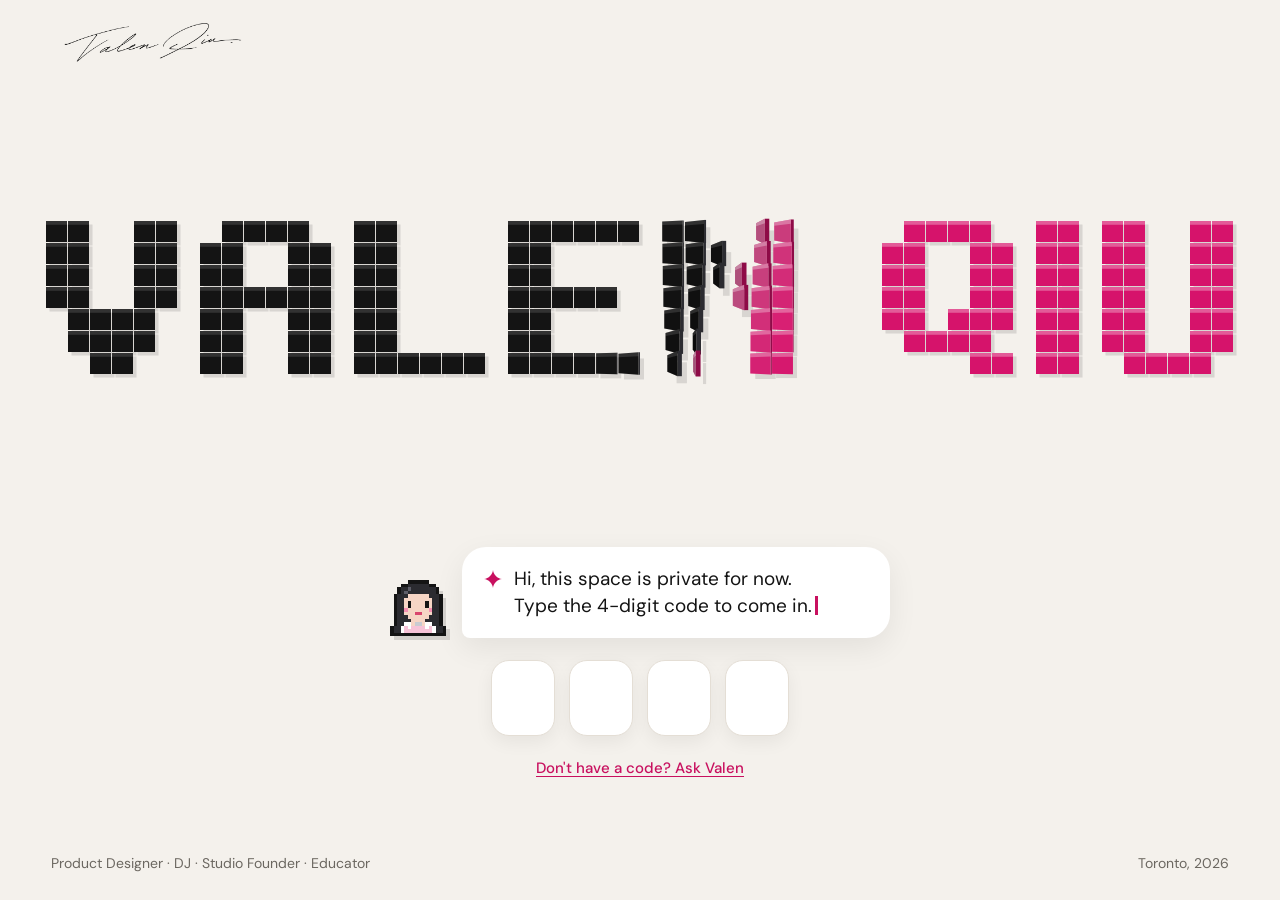
==== commit 35ac08e1: "Hero chat: option and action buttons share one size, style and arrow Co-Authored-By: Claude Sonnet 5" ====
--- a/index.html
+++ b/index.html
@@ -159,16 +159,16 @@
 .vh-body{flex:1;min-width:0;display:flex;flex-direction:column;gap:16px}
 .vh-line{font-size:20px;line-height:1.5;white-space:pre-line}
 .vh-caret{display:inline-block;width:3px;height:1.05em;background:var(--pink);margin-left:3px;vertical-align:-3px;animation:vhBlink 1s steps(1) infinite}
-.vh-actions{display:flex;flex-wrap:wrap;gap:10px;animation:vhIn .3s ease-out both}
+.vh-actions{display:flex;flex-direction:column;gap:8px;max-width:360px;animation:vhIn .3s ease-out both}
 .vh-tiles{display:flex;flex-direction:column;gap:8px;max-width:360px;animation:vhIn .3s ease-out both}
 .vh-tiles:empty,.vh-actions:empty{display:none}
 .vh-tile{display:flex;align-items:center;justify-content:space-between;gap:16px;width:100%;min-height:44px;padding:0 18px;border-radius:999px;border:1.5px solid var(--line);background:#fff;cursor:pointer;font:700 15px/1 'DM Sans',sans-serif;color:var(--ink);text-align:left;box-shadow:0 4px 12px rgba(20,20,20,.04);transition:border-color .15s,transform .15s,box-shadow .15s}
 .vh-tile::after{content:'→';color:var(--pink);font-weight:700}
 .vh-tile:hover,.vh-tile:focus-visible{border-color:var(--ink);transform:translateY(-2px);box-shadow:0 8px 18px rgba(20,20,20,.08);outline:none}
-.vh-act{display:inline-flex;align-items:center;gap:8px;min-height:42px;padding:0 18px;border-radius:999px;border:1.5px solid var(--line);background:#fff;color:var(--ink);text-decoration:none;font:700 15px/1 'DM Sans',sans-serif;transition:border-color .15s,transform .15s}
-.vh-act:hover{color:var(--ink);border-color:var(--ink);transform:translateY(-2px)}
+.vh-act{display:flex;align-items:center;justify-content:space-between;gap:16px;width:100%;min-height:44px;padding:0 18px;border-radius:999px;border:1.5px solid var(--line);background:#fff;color:var(--ink);text-decoration:none;text-align:left;font:700 15px/1 'DM Sans',sans-serif;box-shadow:0 4px 12px rgba(20,20,20,.04);transition:border-color .15s,transform .15s,box-shadow .15s}
+.vh-act:hover{color:var(--ink);border-color:var(--ink);transform:translateY(-2px);box-shadow:0 8px 18px rgba(20,20,20,.08)}
 .vh-act .arr{color:var(--pink)}
-.vh-back{cursor:pointer}
+.vh-back{cursor:pointer;justify-content:flex-start;flex-direction:row;gap:10px}
 .vh-chips{display:flex;flex-wrap:wrap;justify-content:center;gap:10px}
 .vh-chip{min-height:46px;padding:0 20px;border-radius:999px;border:1.5px solid var(--line);background:#fff;font:700 16px/1 'DM Sans',sans-serif;color:var(--ink);cursor:pointer;box-shadow:0 4px 12px rgba(20,20,20,.04);transition:border-color .15s,transform .15s,box-shadow .15s,background .15s,color .15s}
 .vh-chip:hover{border-color:var(--ink);transform:translateY(-2px);box-shadow:0 8px 18px rgba(20,20,20,.08)}
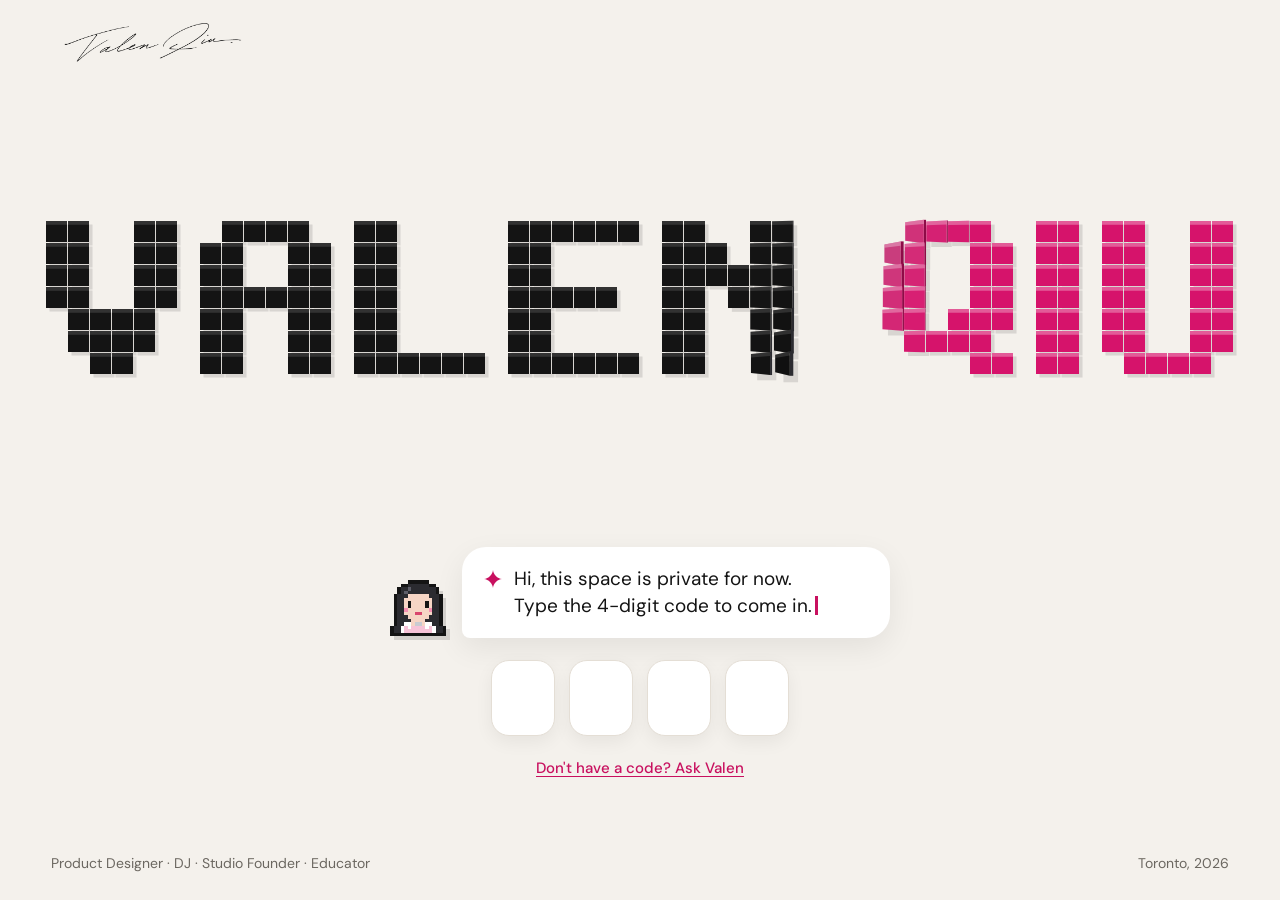
==== commit 347234f1: "Hero chat buttons: no arrows Co-Authored-By: Claude Sonnet 5.5 <noreply@anthropic.com>" ====
--- a/index.html
+++ b/index.html
@@ -163,12 +163,10 @@
 .vh-tiles{display:flex;flex-direction:column;gap:8px;max-width:360px;animation:vhIn .3s ease-out both}
 .vh-tiles:empty,.vh-actions:empty{display:none}
 .vh-tile{display:flex;align-items:center;justify-content:space-between;gap:16px;width:100%;min-height:44px;padding:0 18px;border-radius:999px;border:1.5px solid var(--line);background:#fff;cursor:pointer;font:700 15px/1 'DM Sans',sans-serif;color:var(--ink);text-align:left;box-shadow:0 4px 12px rgba(20,20,20,.04);transition:border-color .15s,transform .15s,box-shadow .15s}
-.vh-tile::after{content:'→';color:var(--pink);font-weight:700}
 .vh-tile:hover,.vh-tile:focus-visible{border-color:var(--ink);transform:translateY(-2px);box-shadow:0 8px 18px rgba(20,20,20,.08);outline:none}
 .vh-act{display:flex;align-items:center;justify-content:space-between;gap:16px;width:100%;min-height:44px;padding:0 18px;border-radius:999px;border:1.5px solid var(--line);background:#fff;color:var(--ink);text-decoration:none;text-align:left;font:700 15px/1 'DM Sans',sans-serif;box-shadow:0 4px 12px rgba(20,20,20,.04);transition:border-color .15s,transform .15s,box-shadow .15s}
 .vh-act:hover{color:var(--ink);border-color:var(--ink);transform:translateY(-2px);box-shadow:0 8px 18px rgba(20,20,20,.08)}
-.vh-act .arr{color:var(--pink)}
-.vh-back{cursor:pointer;justify-content:flex-start;flex-direction:row;gap:10px}
+.vh-back{cursor:pointer}
 .vh-chips{display:flex;flex-wrap:wrap;justify-content:center;gap:10px}
 .vh-chip{min-height:46px;padding:0 20px;border-radius:999px;border:1.5px solid var(--line);background:#fff;font:700 16px/1 'DM Sans',sans-serif;color:var(--ink);cursor:pointer;box-shadow:0 4px 12px rgba(20,20,20,.04);transition:border-color .15s,transform .15s,box-shadow .15s,background .15s,color .15s}
 .vh-chip:hover{border-color:var(--ink);transform:translateY(-2px);box-shadow:0 8px 18px rgba(20,20,20,.08)}
@@ -5100,10 +5098,10 @@
       tilesEl.querySelectorAll('.vh-tile').forEach((b) => b.addEventListener('click', () => talk(b.dataset.k, topic)));
     }
     if (sc.actions || from) {
-      const back = from ? '<button type="button" class="vh-act vh-back" data-back="' + from + '"><span class="arr" aria-hidden="true">←</span>Back</button>' : '';
+      const back = from ? '<button type="button" class="vh-act vh-back" data-back="' + from + '">Back</button>' : '';
       actionsEl.innerHTML = back + (sc.actions || []).map((a) => {
         const inner = /^(go|section):/.test(a.href);
-        return '<a class="vh-act" href="' + (inner ? '#' : esc(a.href)) + '"' + (inner ? ' data-in="' + esc(a.href) + '"' : ' target="_blank" rel="noopener"') + '>' + esc(a.label) + '<span class="arr" aria-hidden="true">' + '→' + '</span></a>';
+        return '<a class="vh-act" href="' + (inner ? '#' : esc(a.href)) + '"' + (inner ? ' data-in="' + esc(a.href) + '"' : ' target="_blank" rel="noopener"') + '>' + esc(a.label) + '</a>';
       }).join('');
       actionsEl.querySelectorAll('[data-back]').forEach((b) => b.addEventListener('click', () => talk(b.dataset.back)));
       actionsEl.querySelectorAll('[data-in]').forEach((a) => a.addEventListener('click', (e) => {
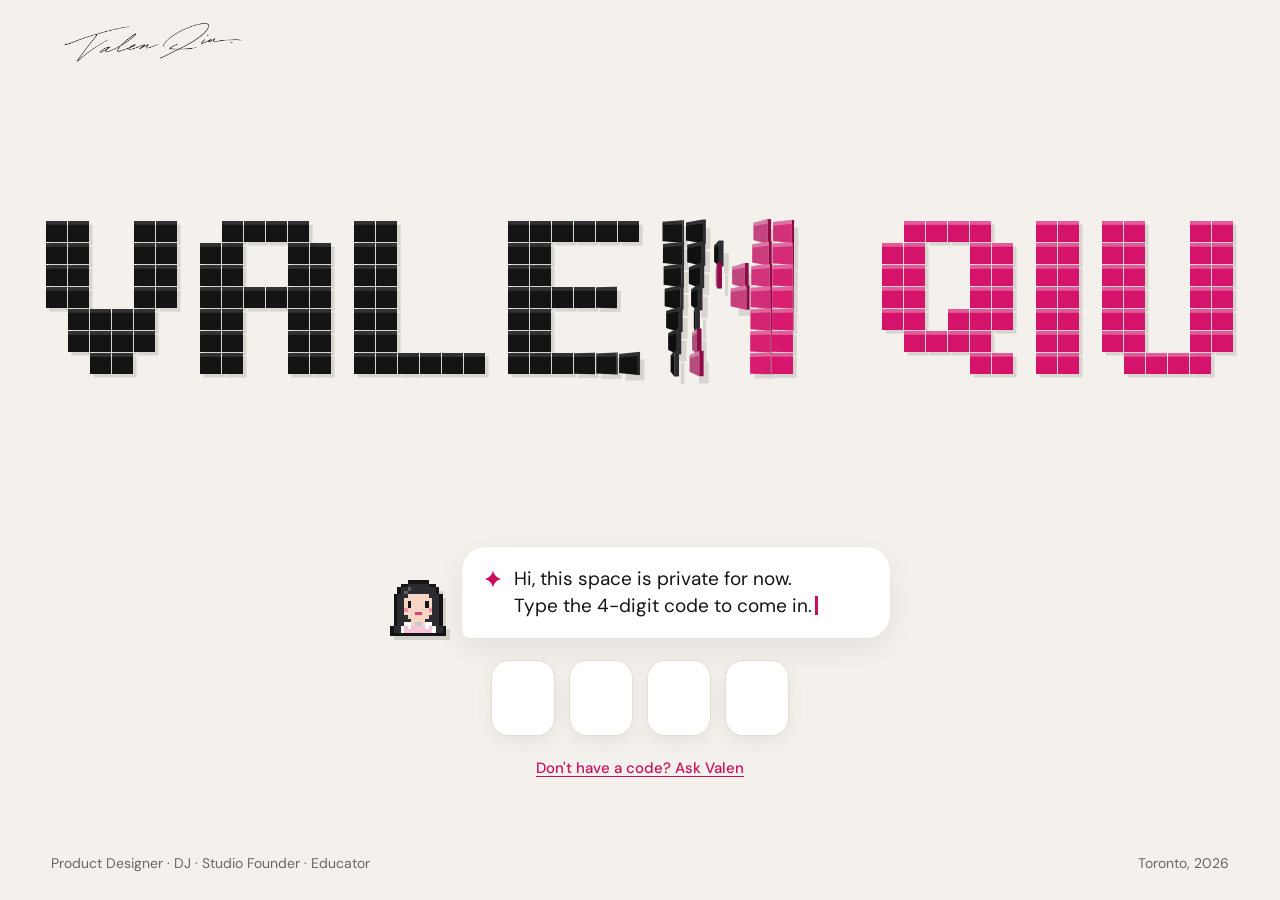
==== commit e20f100e: "Hero chat buttons fit their text Co-Authored-By: Claude Sonnet 5.5 <noreply@anthropic.com>" ====
--- a/index.html
+++ b/index.html
@@ -159,12 +159,12 @@
 .vh-body{flex:1;min-width:0;display:flex;flex-direction:column;gap:16px}
 .vh-line{font-size:20px;line-height:1.5;white-space:pre-line}
 .vh-caret{display:inline-block;width:3px;height:1.05em;background:var(--pink);margin-left:3px;vertical-align:-3px;animation:vhBlink 1s steps(1) infinite}
-.vh-actions{display:flex;flex-direction:column;gap:8px;max-width:360px;animation:vhIn .3s ease-out both}
-.vh-tiles{display:flex;flex-direction:column;gap:8px;max-width:360px;animation:vhIn .3s ease-out both}
+.vh-actions{display:flex;flex-direction:column;align-items:flex-start;gap:8px;animation:vhIn .3s ease-out both}
+.vh-tiles{display:flex;flex-direction:column;align-items:flex-start;gap:8px;animation:vhIn .3s ease-out both}
 .vh-tiles:empty,.vh-actions:empty{display:none}
-.vh-tile{display:flex;align-items:center;justify-content:space-between;gap:16px;width:100%;min-height:44px;padding:0 18px;border-radius:999px;border:1.5px solid var(--line);background:#fff;cursor:pointer;font:700 15px/1 'DM Sans',sans-serif;color:var(--ink);text-align:left;box-shadow:0 4px 12px rgba(20,20,20,.04);transition:border-color .15s,transform .15s,box-shadow .15s}
+.vh-tile{display:flex;align-items:center;justify-content:center;gap:16px;width:auto;max-width:100%;min-height:44px;padding:0 20px;border-radius:999px;border:1.5px solid var(--line);background:#fff;cursor:pointer;font:700 15px/1 'DM Sans',sans-serif;color:var(--ink);text-align:left;box-shadow:0 4px 12px rgba(20,20,20,.04);transition:border-color .15s,transform .15s,box-shadow .15s}
 .vh-tile:hover,.vh-tile:focus-visible{border-color:var(--ink);transform:translateY(-2px);box-shadow:0 8px 18px rgba(20,20,20,.08);outline:none}
-.vh-act{display:flex;align-items:center;justify-content:space-between;gap:16px;width:100%;min-height:44px;padding:0 18px;border-radius:999px;border:1.5px solid var(--line);background:#fff;color:var(--ink);text-decoration:none;text-align:left;font:700 15px/1 'DM Sans',sans-serif;box-shadow:0 4px 12px rgba(20,20,20,.04);transition:border-color .15s,transform .15s,box-shadow .15s}
+.vh-act{display:flex;align-items:center;justify-content:center;gap:16px;width:auto;max-width:100%;min-height:44px;padding:0 20px;border-radius:999px;border:1.5px solid var(--line);background:#fff;color:var(--ink);text-decoration:none;text-align:left;font:700 15px/1 'DM Sans',sans-serif;box-shadow:0 4px 12px rgba(20,20,20,.04);transition:border-color .15s,transform .15s,box-shadow .15s}
 .vh-act:hover{color:var(--ink);border-color:var(--ink);transform:translateY(-2px);box-shadow:0 8px 18px rgba(20,20,20,.08)}
 .vh-back{cursor:pointer}
 .vh-chips{display:flex;flex-wrap:wrap;justify-content:center;gap:10px}
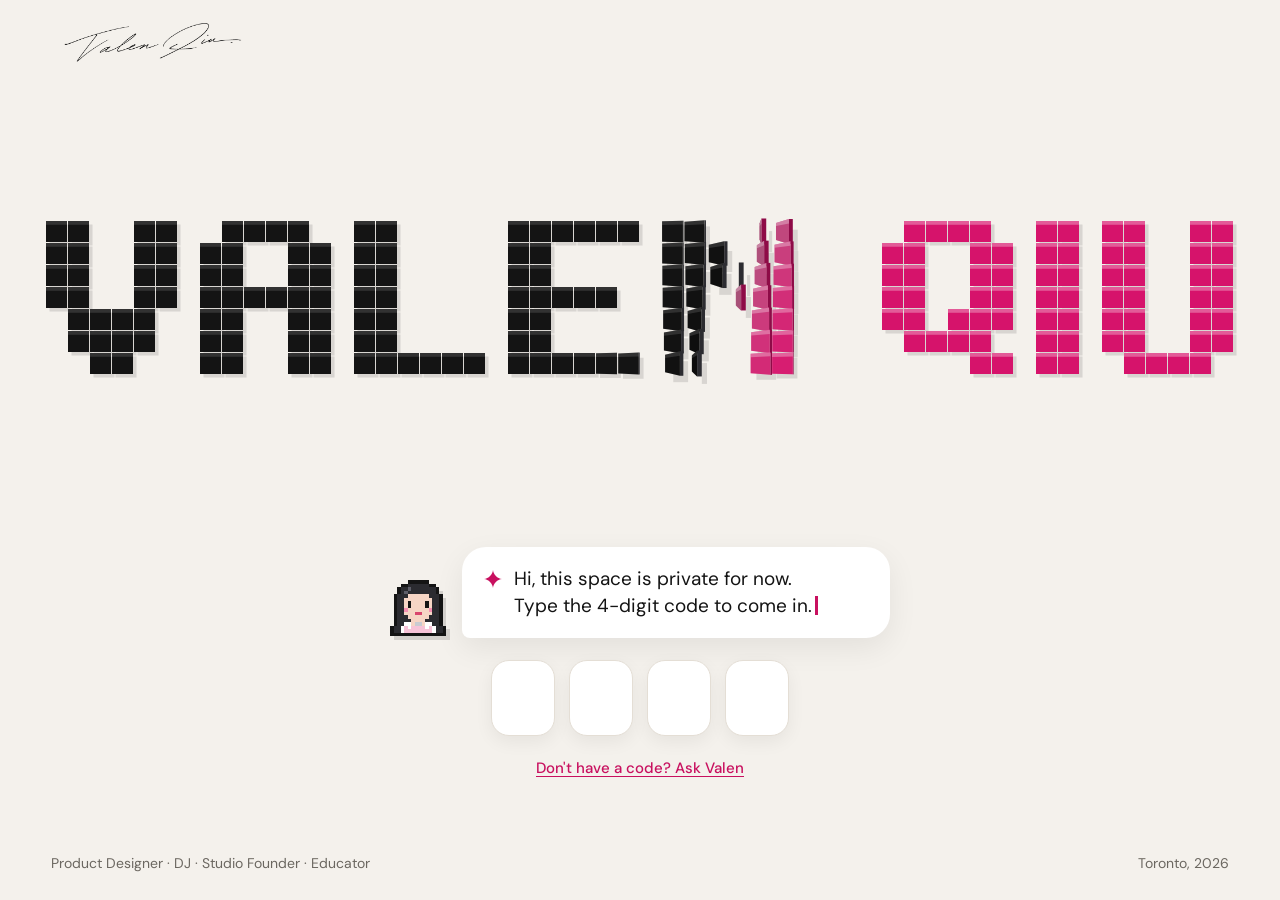
==== commit ae8b58d9: "Three hats jump straight to Wander, ZEPTOLAB and the Teaching section; drop the Back button Co-Autho" ====
--- a/index.html
+++ b/index.html
@@ -166,7 +166,6 @@
 .vh-tile:hover,.vh-tile:focus-visible{border-color:var(--ink);transform:translateY(-2px);box-shadow:0 8px 18px rgba(20,20,20,.08);outline:none}
 .vh-act{display:flex;align-items:center;justify-content:center;gap:16px;width:auto;max-width:100%;min-height:44px;padding:0 20px;border-radius:999px;border:1.5px solid var(--line);background:#fff;color:var(--ink);text-decoration:none;text-align:left;font:700 15px/1 'DM Sans',sans-serif;box-shadow:0 4px 12px rgba(20,20,20,.04);transition:border-color .15s,transform .15s,box-shadow .15s}
 .vh-act:hover{color:var(--ink);border-color:var(--ink);transform:translateY(-2px);box-shadow:0 8px 18px rgba(20,20,20,.08)}
-.vh-back{cursor:pointer}
 .vh-chips{display:flex;flex-wrap:wrap;justify-content:center;gap:10px}
 .vh-chip{min-height:46px;padding:0 20px;border-radius:999px;border:1.5px solid var(--line);background:#fff;font:700 16px/1 'DM Sans',sans-serif;color:var(--ink);cursor:pointer;box-shadow:0 4px 12px rgba(20,20,20,.04);transition:border-color .15s,transform .15s,box-shadow .15s,background .15s,color .15s}
 .vh-chip:hover{border-color:var(--ink);transform:translateY(-2px);box-shadow:0 8px 18px rgba(20,20,20,.08)}
@@ -5001,9 +5000,9 @@
   const SCRIPTS = {
     intro: { text: "Hi, I'm Valen ✦\nA product designer who leads end-to-end, from 0→1 strategy to shipped product.\nFocused on designing trustworthy AI experiences." },
     do: { text: 'I wear three hats.', tiles: [
-      { label: 'Product Design @ Wander', k: 'wander', icon: 'phone' },
-      { label: 'Studio @ ZEPTOLAB', k: 'zepto', icon: 'flask' },
-      { label: 'Teaching @ OCAD', k: 'ocad', icon: 'cap' }] },
+      { label: 'Product Design @ Wander', k: 'wander', go: LINKS.wanderCase, icon: 'phone' },
+      { label: 'Studio @ ZEPTOLAB', k: 'zepto', go: LINKS.zeptolab, icon: 'flask' },
+      { label: 'Teaching @ OCAD', k: 'ocad', go: 'section:teaching-section', icon: 'cap' }] },
     wander: { text: 'At Wander I own design and PM for the app, end to end.', actions: [{ label: 'See the case study', href: LINKS.wanderCase }] },
     ocad: { text: 'I teach in Digital Futures at OCAD, and mentor designers on ADPList.', actions: [{ label: 'Book a session', href: LINKS.adplist }] },
     zepto: { text: "ZEPTOLAB is my design studio. We transform brands into tomorrow's impactful futures. 20+ brands since 2021.", actions: [{ label: 'Visit ZEPTOLAB', href: LINKS.zeptolab }] },
@@ -5072,8 +5071,7 @@
     });
   }
 
-  // `from` = the topic we came from (a Back button returns there)
-  function talk(k, from) {
+  function talk(k) {
     if (!SCRIPTS[k]) return;
     topic = k;
     markChips();
@@ -5083,27 +5081,31 @@
     const reduced = window.matchMedia('(prefers-reduced-motion: reduce)').matches;
     let shown = reduced ? sc.text.length : 0, frame = 0;
     lineEl.textContent = sc.text.slice(0, shown);
-    if (reduced) { finish(sc, from); return; }
+    if (reduced) { finish(sc); return; }
     typeT = setInterval(() => {
       shown = Math.min(sc.text.length, shown + 2); frame++;
       lineEl.textContent = sc.text.slice(0, shown);
       mouth = shown < sc.text.length && frame % 4 < 2;
       drawAvatar();
-      if (shown >= sc.text.length) { clearInterval(typeT); mouth = false; drawAvatar(); finish(sc, from); }
+      if (shown >= sc.text.length) { clearInterval(typeT); mouth = false; drawAvatar(); finish(sc); }
     }, 22);
   }
-  function finish(sc, from) {
+  function finish(sc) {
     if (sc.tiles) {
-      tilesEl.innerHTML = sc.tiles.map((t) => '<button class="vh-tile" data-k="' + t.k + '"><span>' + esc(t.label) + '</span></button>').join('');
-      tilesEl.querySelectorAll('.vh-tile').forEach((b) => b.addEventListener('click', () => talk(b.dataset.k, topic)));
+      tilesEl.innerHTML = sc.tiles.map((t) => '<button class="vh-tile" data-go="' + esc(t.go) + '"><span>' + esc(t.label) + '</span></button>').join('');
+      tilesEl.querySelectorAll('.vh-tile').forEach((b) => b.addEventListener('click', () => {
+        // each hat is a shortcut: straight to its page
+        const dest = b.dataset.go;
+        if (dest.indexOf('go:') === 0) goto(dest.slice(3));
+        else if (dest.indexOf('section:') === 0) goToSection(dest.slice(8));
+        else window.open(dest, '_blank', 'noopener');
+      }));
     }
-    if (sc.actions || from) {
-      const back = from ? '<button type="button" class="vh-act vh-back" data-back="' + from + '">Back</button>' : '';
-      actionsEl.innerHTML = back + (sc.actions || []).map((a) => {
+    if (sc.actions) {
+      actionsEl.innerHTML = sc.actions.map((a) => {
         const inner = /^(go|section):/.test(a.href);
         return '<a class="vh-act" href="' + (inner ? '#' : esc(a.href)) + '"' + (inner ? ' data-in="' + esc(a.href) + '"' : ' target="_blank" rel="noopener"') + '>' + esc(a.label) + '</a>';
       }).join('');
-      actionsEl.querySelectorAll('[data-back]').forEach((b) => b.addEventListener('click', () => talk(b.dataset.back)));
       actionsEl.querySelectorAll('[data-in]').forEach((a) => a.addEventListener('click', (e) => {
         e.preventDefault();
         const [kind, id] = a.dataset.in.split(':');
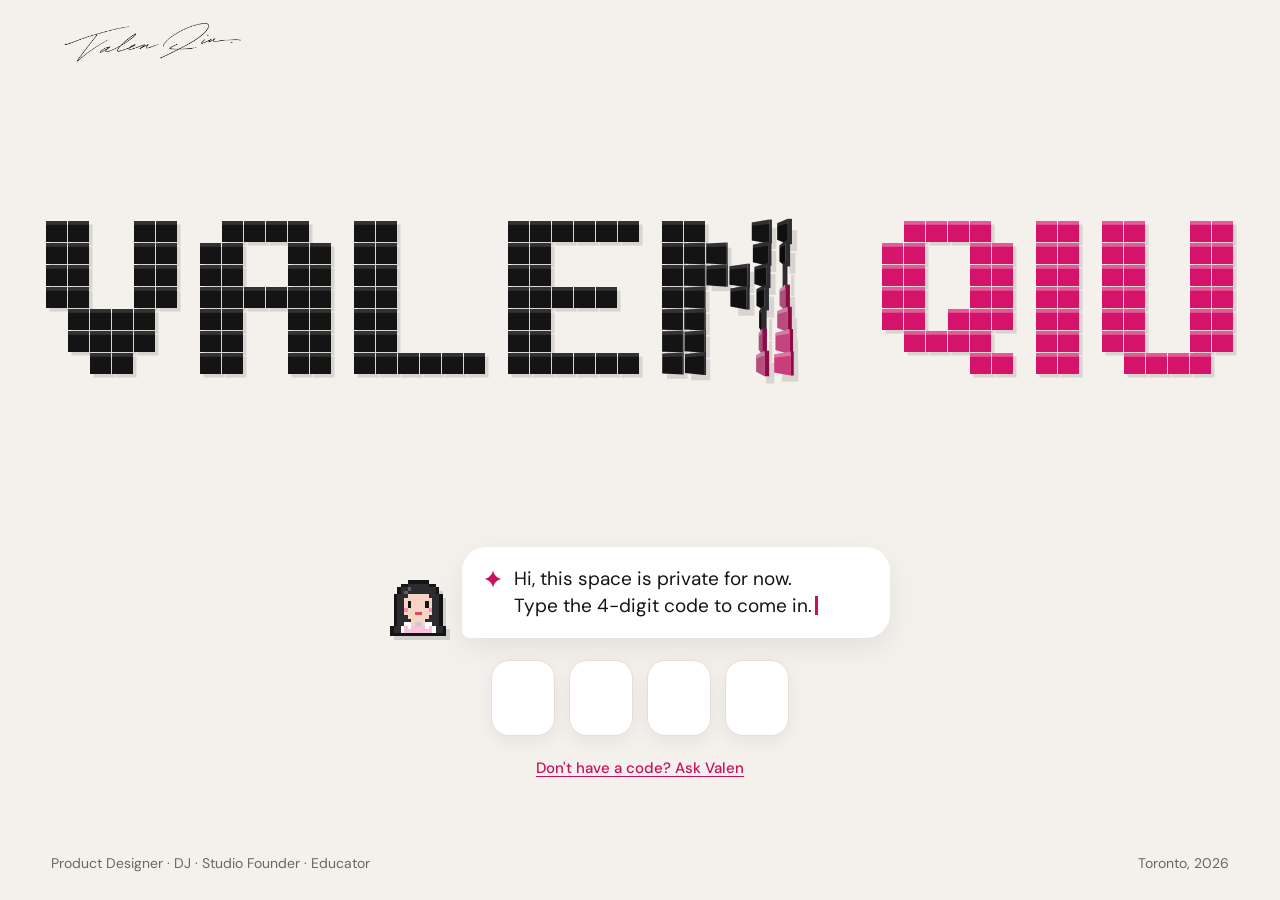
==== commit 160d2150: "Pixel-art mouse cursors site-wide; the Wander project opens the new Wander page Co-Authored-By: Clau" ====
--- a/index.html
+++ b/index.html
@@ -3,6 +3,7 @@
 <head>
 <meta charset="UTF-8"/>
 <script src="gate.js"></script>
+<link rel="stylesheet" href="pixel-cursor.css">
 <meta name="viewport" content="width=device-width,initial-scale=1.0"/>
 <meta name="description" content="Valen Qiu — Product Designer & Builder"/>
 <title>Valen Qiu</title>
@@ -57,7 +58,7 @@
 }
 .nav{position:sticky;top:0;z-index:200;display:grid;grid-template-columns:1fr auto 1fr;align-items:center;padding:1.25rem var(--pg);background:transparent;transition:opacity var(--t-base) var(--ease-out), border-color var(--t-base) var(--ease-out)}
 
-.nav-logo{font-family:var(--sans);font-weight:800;font-size:1.5rem;letter-spacing:-.01em;cursor:pointer;transition:color var(--t-fast) var(--ease-out);display:flex;align-items:center;gap:.6rem}
+.nav-logo{font-family:var(--sans);font-weight:800;font-size:1.5rem;letter-spacing:-.01em;cursor:var(--cur-hand);transition:color var(--t-fast) var(--ease-out);display:flex;align-items:center;gap:.6rem}
 .nav-logo:hover{color:var(--pink)}
 .nav-actions{display:flex;align-items:center;gap:.5rem;justify-content:flex-end}
 .nav-say-hello,.nav-icon-btn{display:inline-flex;align-items:center;justify-content:center;gap:.4rem;height:42px;background:rgba(255,255,255,.78);-webkit-backdrop-filter:blur(14px) saturate(1.4);backdrop-filter:blur(14px) saturate(1.4);color:var(--ink);border:1px solid rgba(13,13,12,.08);border-radius:999px;box-shadow:0 .3rem 1.1rem rgba(13,13,12,.07);font-family:var(--sans);font-size:.88rem;font-weight:600;text-decoration:none;transition:border-color var(--t-fast) var(--ease-out),box-shadow var(--t-fast) var(--ease-out),transform var(--t-fast) var(--ease-out),color var(--t-fast) var(--ease-out)}
@@ -68,13 +69,13 @@
 .nav-resume-btn:hover{background:var(--pink-d)!important;border-color:var(--pink-d)!important;box-shadow:0 .5rem 1.4rem rgba(232,25,110,.35)!important;transform:translateY(-1px)}
 .nav-icon-btn svg{width:17px;height:17px}
 .nav-icon-btn:not(.nav-resume-btn):hover{color:var(--pink)}
-.nav-hamburger{display:none;background:rgba(255,255,255,.78);-webkit-backdrop-filter:blur(14px);backdrop-filter:blur(14px);color:var(--ink);width:42px;height:42px;border-radius:999px;align-items:center;justify-content:center;border:1px solid rgba(13,13,12,.08);box-shadow:0 .3rem 1.1rem rgba(13,13,12,.07);cursor:pointer;flex-shrink:0;padding:0}
+.nav-hamburger{display:none;background:rgba(255,255,255,.78);-webkit-backdrop-filter:blur(14px);backdrop-filter:blur(14px);color:var(--ink);width:42px;height:42px;border-radius:999px;align-items:center;justify-content:center;border:1px solid rgba(13,13,12,.08);box-shadow:0 .3rem 1.1rem rgba(13,13,12,.07);cursor:var(--cur-hand);flex-shrink:0;padding:0}
 .nav-hamburger svg{width:18px;height:18px}
 .nav-mobile-menu{display:none;flex-direction:column;justify-content:space-between;position:fixed;top:0;left:0;width:100vw;height:100vh;height:100dvh;background:var(--bg);padding:1.25rem var(--pg) 3rem;box-sizing:border-box;z-index:250;opacity:0;transition:opacity var(--t-base) var(--ease-out)}
 .nav-mobile-menu.open{display:flex;opacity:1}
 .nav-mobile-top{display:flex;align-items:center;justify-content:space-between}
 .nav-mobile-links{display:flex;flex-direction:column;gap:.15rem;margin-top:2rem}
-.nav-mobile-item{background:none;border:none;text-align:left;padding:.5rem 0;font-family:var(--sans);font-size:clamp(2.2rem,11vw,3rem);font-weight:700;letter-spacing:-.02em;color:var(--ink);border-radius:0;cursor:pointer;text-decoration:none;display:block;transition:color var(--t-fast) var(--ease-out)}
+.nav-mobile-item{background:none;border:none;text-align:left;padding:.5rem 0;font-family:var(--sans);font-size:clamp(2.2rem,11vw,3rem);font-weight:700;letter-spacing:-.02em;color:var(--ink);border-radius:0;cursor:var(--cur-hand);text-decoration:none;display:block;transition:color var(--t-fast) var(--ease-out)}
 .nav-mobile-item:hover,.nav-mobile-item:active{background:none;color:var(--pink)}
 .nav-mobile-cta{display:flex;flex-direction:column;gap:.9rem}
 .nav-mobile-cta a{font-family:var(--sans);font-size:1.05rem;font-weight:600;color:var(--pink);text-decoration:none}
@@ -86,7 +87,7 @@
   font-family:var(--sans);font-size:.92rem;font-weight:500;
   color:var(--muted);background:transparent;border:none;
   padding:.3rem 0;border-radius:0;
-  cursor:pointer;transition:color var(--t-fast) var(--ease);
+  cursor:var(--cur-hand);transition:color var(--t-fast) var(--ease);
   text-decoration:none;white-space:nowrap;
   border-bottom:1.5px solid transparent;
 }
@@ -120,14 +121,14 @@
 .hero-hi{font-family:var(--sans);font-size:clamp(2rem,4.5vw,4rem);font-style:normal;font-weight:800;letter-spacing:-.04em;line-height:1;color:var(--ink)}
 .hero-title{font-family:var(--sans);font-size:clamp(2rem,4.5vw,4rem);font-style:normal;font-weight:800;letter-spacing:-.04em;line-height:1;color:var(--pink);margin-bottom:1.75rem}
 .hero-sub{font-size:clamp(.85rem,1.5vw,1.1rem);font-weight:400;color:var(--muted);line-height:1.75;white-space:nowrap;position:relative;z-index:2;animation:fadeUp .8s var(--ease) .18s both;text-align:left}
-.inline-badge{display:inline-flex;align-items:center;gap:.35rem;background:#fff;border:1px solid var(--border);border-radius:999px;padding:.2rem .7rem .2rem .35rem;font-size:.88rem;font-weight:500;color:var(--ink);box-shadow:0 2px 8px rgba(13,13,12,.06);vertical-align:middle;margin:0 .1rem;transition:box-shadow var(--t-fast) var(--ease-out), transform var(--t-fast) var(--ease-out);cursor:default}
+.inline-badge{display:inline-flex;align-items:center;gap:.35rem;background:#fff;border:1px solid var(--border);border-radius:999px;padding:.2rem .7rem .2rem .35rem;font-size:.88rem;font-weight:500;color:var(--ink);box-shadow:0 2px 8px rgba(13,13,12,.06);vertical-align:middle;margin:0 .1rem;transition:box-shadow var(--t-fast) var(--ease-out), transform var(--t-fast) var(--ease-out);cursor:var(--cur-arrow)}
 .inline-badge:hover{box-shadow:0 4px 16px rgba(13,13,12,.12);transform:translateY(-1px)}
 .inline-badge.dark{background:var(--ink);color:#fff;border:none}
 .badge-dot{width:18px;height:18px;border-radius:50%;display:flex;align-items:center;justify-content:center;font-size:.7rem;flex-shrink:0}
 
 /* ── 4 PREVIEW CARDS ── */
 .preview-cards{display:grid;grid-template-columns:repeat(4,1fr);gap:0;padding:4rem var(--pg) 5rem;position:relative;z-index:2;animation:fadeUp .8s var(--ease) .35s both}
-.pcard{border-radius:20px;padding:1.75rem;cursor:pointer;position:relative;overflow:visible;min-height:300px;display:flex;flex-direction:column;justify-content:space-between;text-align:left;transition:transform var(--t-base) var(--ease), box-shadow var(--t-base) var(--ease);margin-left:-1.5rem}
+.pcard{border-radius:20px;padding:1.75rem;cursor:var(--cur-hand);position:relative;overflow:visible;min-height:300px;display:flex;flex-direction:column;justify-content:space-between;text-align:left;transition:transform var(--t-base) var(--ease), box-shadow var(--t-base) var(--ease);margin-left:-1.5rem}
 .pcard:first-child{margin-left:0}
 .pcard:nth-child(1){background:#FFE4D6;transform:rotate(-1.2deg)}
 .pcard:nth-child(2){background:#E8DEFF;transform:rotate(.8deg)}
@@ -139,7 +140,7 @@
 .pcard-top{display:flex;flex-direction:column;gap:.65rem}
 .pcard-title{font-family:var(--sans);font-size:clamp(1.5rem,2.5vw,2rem);font-weight:700;letter-spacing:-.03em;color:var(--ink);line-height:1.1}
 .pcard-desc{font-size:.88rem;color:rgba(13,13,12,.55);line-height:1.6;max-width:220px}
-.pcard-btn{display:inline-flex;align-items:center;gap:.5rem;background:var(--ink);color:#fff;border:none;border-radius:999px;padding:.6rem 1.15rem;font-size:.78rem;font-weight:500;cursor:pointer;font-family:var(--sans);transition:background var(--t-fast) var(--ease-out), gap var(--t-base) var(--ease);white-space:nowrap;width:fit-content;align-self:flex-start}
+.pcard-btn{display:inline-flex;align-items:center;gap:.5rem;background:var(--ink);color:#fff;border:none;border-radius:999px;padding:.6rem 1.15rem;font-size:.78rem;font-weight:500;cursor:var(--cur-hand);font-family:var(--sans);transition:background var(--t-fast) var(--ease-out), gap var(--t-base) var(--ease);white-space:nowrap;width:fit-content;align-self:flex-start}
 .pcard:hover .pcard-btn{background:#333;gap:.75rem}
 
 /* ── HOME HERO (chat with the avatar, loose draggable icons) ── */
@@ -147,7 +148,7 @@
 .sr{position:absolute;width:1px;height:1px;overflow:hidden;clip:rect(0 0 0 0);margin:0;white-space:nowrap}
 /* hero */
 .vh-hero{position:relative;min-height:max(460px,calc(100svh - 200px));display:flex;flex-direction:column;align-items:center;justify-content:center;gap:28px;padding:24px 16px 32px;overflow:hidden}
-.vh-avatar{width:144px;height:144px;padding:0;border:0;background:transparent;cursor:pointer;animation:vhIdle 1.6s steps(2) infinite}
+.vh-avatar{width:144px;height:144px;padding:0;border:0;background:transparent;cursor:var(--cur-hand);animation:vhIdle 1.6s steps(2) infinite}
 .vh-avatar{position:relative}
 .vh-avatar .tip{position:absolute;top:-34px;left:50%;transform:translateX(-50%);padding:7px 14px;border-radius:999px;background:var(--ink);color:#fff;font:700 13px/1 'DM Sans',sans-serif;white-space:nowrap;opacity:0;transition:opacity .12s;pointer-events:none;animation:none}
 .vh-avatar:hover .tip,.vh-avatar:focus-visible .tip{opacity:1}
@@ -162,18 +163,18 @@
 .vh-actions{display:flex;flex-direction:column;align-items:flex-start;gap:8px;animation:vhIn .3s ease-out both}
 .vh-tiles{display:flex;flex-direction:column;align-items:flex-start;gap:8px;animation:vhIn .3s ease-out both}
 .vh-tiles:empty,.vh-actions:empty{display:none}
-.vh-tile{display:flex;align-items:center;justify-content:center;gap:16px;width:auto;max-width:100%;min-height:44px;padding:0 20px;border-radius:999px;border:1.5px solid var(--line);background:#fff;cursor:pointer;font:700 15px/1 'DM Sans',sans-serif;color:var(--ink);text-align:left;box-shadow:0 4px 12px rgba(20,20,20,.04);transition:border-color .15s,transform .15s,box-shadow .15s}
+.vh-tile{display:flex;align-items:center;justify-content:center;gap:16px;width:auto;max-width:100%;min-height:44px;padding:0 20px;border-radius:999px;border:1.5px solid var(--line);background:#fff;cursor:var(--cur-hand);font:700 15px/1 'DM Sans',sans-serif;color:var(--ink);text-align:left;box-shadow:0 4px 12px rgba(20,20,20,.04);transition:border-color .15s,transform .15s,box-shadow .15s}
 .vh-tile:hover,.vh-tile:focus-visible{border-color:var(--ink);transform:translateY(-2px);box-shadow:0 8px 18px rgba(20,20,20,.08);outline:none}
 .vh-act{display:flex;align-items:center;justify-content:center;gap:16px;width:auto;max-width:100%;min-height:44px;padding:0 20px;border-radius:999px;border:1.5px solid var(--line);background:#fff;color:var(--ink);text-decoration:none;text-align:left;font:700 15px/1 'DM Sans',sans-serif;box-shadow:0 4px 12px rgba(20,20,20,.04);transition:border-color .15s,transform .15s,box-shadow .15s}
 .vh-act:hover{color:var(--ink);border-color:var(--ink);transform:translateY(-2px);box-shadow:0 8px 18px rgba(20,20,20,.08)}
 .vh-chips{display:flex;flex-wrap:wrap;justify-content:center;gap:10px}
-.vh-chip{min-height:46px;padding:0 20px;border-radius:999px;border:1.5px solid var(--line);background:#fff;font:700 16px/1 'DM Sans',sans-serif;color:var(--ink);cursor:pointer;box-shadow:0 4px 12px rgba(20,20,20,.04);transition:border-color .15s,transform .15s,box-shadow .15s,background .15s,color .15s}
+.vh-chip{min-height:46px;padding:0 20px;border-radius:999px;border:1.5px solid var(--line);background:#fff;font:700 16px/1 'DM Sans',sans-serif;color:var(--ink);cursor:var(--cur-hand);box-shadow:0 4px 12px rgba(20,20,20,.04);transition:border-color .15s,transform .15s,box-shadow .15s,background .15s,color .15s}
 .vh-chip:hover{border-color:var(--ink);transform:translateY(-2px);box-shadow:0 8px 18px rgba(20,20,20,.08)}
 .vh-chip.on{background:var(--ink);border-color:var(--ink);color:#fff}
 
 /* loose stickers */
-.vh-st{position:absolute;left:0;top:0;padding:6px;border:0;background:transparent;cursor:grab;touch-action:none;user-select:none;z-index:3;border-radius:12px}
-.vh-st.lifted{cursor:grabbing;z-index:6}
+.vh-st{position:absolute;left:0;top:0;padding:6px;border:0;background:transparent;cursor:var(--cur-grab);touch-action:none;user-select:none;z-index:3;border-radius:12px}
+.vh-st.lifted{cursor:var(--cur-grabbing);z-index:6}
 .vh-st.lifted svg{filter:drop-shadow(0 12px 10px rgba(20,20,20,.18))}
 .vh-st svg{display:block;pointer-events:none}
 .vh-st:focus-visible{outline:2px solid var(--pink);outline-offset:2px}
@@ -219,7 +220,7 @@
   .vh-avatar{order:1;width:120px;height:120px}.vh-avatar svg{width:120px;height:120px}
   #vhStickers{order:2;display:flex;justify-content:center;gap:10px;width:100%}
   .vh-chat{order:3}
-  .vh-st{position:relative!important;left:auto;top:auto;transform:none!important;cursor:pointer;touch-action:manipulation;padding:4px}
+  .vh-st{position:relative!important;left:auto;top:auto;transform:none!important;cursor:var(--cur-hand);touch-action:manipulation;padding:4px}
   .vh-st img{width:50px;height:50px}
   .vh-st .tip,.vh-avatar .tip{display:none}
   .vh-line{font-size:17px}
@@ -254,8 +255,8 @@
 .writing-grid .article-card:hover .article-tag{background:var(--pink-bg);color:var(--pink);transform:none}
 /* Build = two folders; hover pops a preview open above the one you're on */
 .build-stage{display:flex;align-items:flex-start;justify-content:center;gap:clamp(3rem,9vw,7rem);min-height:14rem;padding-top:8rem}
-.build-folder{position:relative;z-index:1;display:flex;flex-direction:column;align-items:center;gap:.65rem;text-decoration:none;cursor:pointer}
-.build-folder.is-soon{cursor:default}
+.build-folder{position:relative;z-index:1;display:flex;flex-direction:column;align-items:center;gap:.65rem;text-decoration:none;cursor:var(--cur-hand)}
+.build-folder.is-soon{cursor:var(--cur-arrow)}
 .bf-icon{height:clamp(76px,9vw,112px);width:auto;filter:drop-shadow(0 8px 16px rgba(13,13,12,.18));transition:transform var(--t-base) var(--ease-out)}
 .bf-icon-scale{display:inline-block;transform:scale(1.25)}
 .build-folder:hover .bf-icon{transform:scale(1.06) translateY(-3px)}
@@ -324,7 +325,7 @@
 .vc-cam{position:relative;width:280px;height:200px;user-select:none}
 .vc-cam svg{display:block;width:280px;height:200px;filter:drop-shadow(8px 10px 0 rgba(20,20,20,.12))}
 .vc-cam.shake{animation:vcShake .3s steps(3)}
-.vc-shutter{position:absolute;top:-22px;left:40px;width:44px;height:26px;border:0;padding:0;background:transparent;cursor:pointer}
+.vc-shutter{position:absolute;top:-22px;left:40px;width:44px;height:26px;border:0;padding:0;background:transparent;cursor:var(--cur-hand)}
 .vc-shutter span{position:absolute;inset:0;background:#EF4444;box-shadow:inset 0 -6px 0 #B91C1C,0 0 0 4px #141414;transition:transform .08s steps(2)}
 .vc-shutter:hover span{background:#F87171}
 .vc-shutter.down span{transform:translateY(8px);box-shadow:inset 0 -2px 0 #B91C1C,0 0 0 4px #141414}
@@ -337,8 +338,8 @@
 .vc-table{position:absolute;inset:0;pointer-events:none}
 .vc-empty{position:absolute;inset:0;display:flex;align-items:center;justify-content:center;font:500 26px/1.3 'Caveat',cursive;color:#A8A196;text-align:center;pointer-events:none;transition:opacity .4s}
 .vc-empty.gone{opacity:0}
-.vc-card{position:absolute;left:0;top:0;width:200px;padding:12px 12px 0;background:#FFFEFB;border:0;border-radius:3px;box-shadow:0 1px 0 rgba(20,20,20,.06),0 10px 24px rgba(20,20,20,.14);cursor:grab;touch-action:none;user-select:none;text-align:left;font:inherit;color:inherit;will-change:transform}
-.vc-card.lifted{cursor:grabbing;box-shadow:0 1px 0 rgba(20,20,20,.06),0 24px 40px rgba(20,20,20,.22)}
+.vc-card{position:absolute;left:0;top:0;width:200px;padding:12px 12px 0;background:#FFFEFB;border:0;border-radius:3px;box-shadow:0 1px 0 rgba(20,20,20,.06),0 10px 24px rgba(20,20,20,.14);cursor:var(--cur-grab);touch-action:none;user-select:none;text-align:left;font:inherit;color:inherit;will-change:transform}
+.vc-card.lifted{cursor:var(--cur-grabbing);box-shadow:0 1px 0 rgba(20,20,20,.06),0 24px 40px rgba(20,20,20,.22)}
 .vc-card:focus-visible{outline:3px solid var(--pink);outline-offset:4px}
 .vc-photo{position:relative;display:block;width:176px;height:176px;overflow:hidden;background:#2a2f33}
 .vc-photo img{display:block;width:100%;height:100%;object-fit:cover;filter:saturate(0) contrast(.6) brightness(1.35) sepia(.25);transition:filter 1.8s ease-out .15s;pointer-events:none}
@@ -378,7 +379,7 @@
 .vf-rope{position:absolute;left:0;top:0;overflow:visible}
 .vf-charm{position:absolute;left:0;top:0;width:70px;display:flex;flex-direction:column;align-items:center;transform-origin:50% 0;text-decoration:none;outline:none;z-index:2}
 .vf-charm:focus-visible .vf-icon{outline:3px solid var(--pink);outline-offset:4px}
-.vf-icon{display:block;cursor:pointer;margin-top:-2px}
+.vf-icon{display:block;cursor:var(--cur-hand);margin-top:-2px}
 .vf-tag{margin-top:8px;font:500 14px/1.2 'DM Sans',sans-serif;color:var(--muted);white-space:nowrap;transition:color .15s}
 .vf-charm:hover .vf-tag,.vf-charm:focus-visible .vf-tag{color:var(--ink)}
 .vf-zz{position:absolute;font:700 20px/1 'DM Sans',sans-serif;color:var(--muted);animation:vfZ 1.6s ease-out infinite;pointer-events:none}
@@ -424,10 +425,10 @@
 .teaching-card{background:transparent!important;border:none!important;box-shadow:none!important;height:100vh;height:100dvh;min-height:520px;display:flex;flex-direction:column;box-sizing:border-box;margin-top:0}
 .teaching-card-hd{flex:0 0 auto}
 .ocad-desk{position:relative;flex:1 1 auto;min-height:0;margin-top:1rem}
-.ocad-pic{position:absolute;left:var(--l);top:var(--t);width:min(var(--w),calc((100vh - 240px) * .52));margin:0;background:#fff;padding:.55rem .55rem 1.4rem;border-radius:4px;box-shadow:0 10px 26px rgba(20,20,30,.2),0 2px 6px rgba(20,20,30,.12);transform:translate(var(--x,0px),var(--y,0px)) rotate(var(--r,0deg));transition:box-shadow .3s,transform .35s cubic-bezier(.2,.9,.3,1.3);cursor:grab;touch-action:pan-y;user-select:none}
+.ocad-pic{position:absolute;left:var(--l);top:var(--t);width:min(var(--w),calc((100vh - 240px) * .52));margin:0;background:#fff;padding:.55rem .55rem 1.4rem;border-radius:4px;box-shadow:0 10px 26px rgba(20,20,30,.2),0 2px 6px rgba(20,20,30,.12);transform:translate(var(--x,0px),var(--y,0px)) rotate(var(--r,0deg));transition:box-shadow .3s,transform .35s cubic-bezier(.2,.9,.3,1.3);cursor:var(--cur-grab);touch-action:pan-y;user-select:none}
 .ocad-pic img{width:100%;display:block;pointer-events:none;border-radius:2px}
 .ocad-pic:hover{box-shadow:0 18px 38px rgba(20,20,30,.28),0 3px 8px rgba(20,20,30,.14)}
-.ocad-pic.drag{cursor:grabbing;transition:box-shadow .2s;transform:translate(var(--x),var(--y)) rotate(0deg) scale(1.05);box-shadow:0 26px 50px rgba(20,20,30,.34)}
+.ocad-pic.drag{cursor:var(--cur-grabbing);transition:box-shadow .2s;transform:translate(var(--x),var(--y)) rotate(0deg) scale(1.05);box-shadow:0 26px 50px rgba(20,20,30,.34)}
 .ab2-desk{position:relative;width:100%;max-width:1300px;height:calc(100vh - 240px);margin:2rem auto 0}
 .ab2-desk .ocad-pic figcaption{position:absolute;left:.55rem;right:.55rem;bottom:.18rem;text-align:center;font-family:'Caveat',cursive;font-weight:600;font-size:.9rem;line-height:1;color:#000;white-space:nowrap;overflow:hidden;text-overflow:ellipsis;pointer-events:none}
 #ab2-desk .ocad-pic img{aspect-ratio:4/3;object-fit:cover}
@@ -436,8 +437,8 @@
 @media(max-width:700px){
   /* simplified photo walls: static 2-col grid instead of the scattered draggable pile */
   .ocad-desk,.ab2-desk{position:static;height:auto;min-height:0;max-width:100%;margin:1rem 0 0;display:grid;grid-template-columns:1fr 1fr;gap:0 .8rem}
-  .ocad-pic{position:static;width:100%!important;margin:0 0 1.6rem;transform:none!important;box-shadow:0 6px 16px rgba(20,20,30,.16),0 2px 4px rgba(20,20,30,.1);cursor:default;touch-action:auto}
-  .ocad-pic:active{cursor:default}
+  .ocad-pic{position:static;width:100%!important;margin:0 0 1.6rem;transform:none!important;box-shadow:0 6px 16px rgba(20,20,30,.16),0 2px 4px rgba(20,20,30,.1);cursor:var(--cur-arrow);touch-action:auto}
+  .ocad-pic:active{cursor:var(--cur-arrow)}
   #ocad-desk .ocad-pic::after{content:attr(data-cap);display:block;margin-top:.35rem;text-align:center;font-family:'Caveat',cursive;font-weight:600;font-size:.8rem;line-height:1.15;color:#000}
   .ab2-desk .ocad-pic figcaption{position:static;display:block;margin-top:.35rem;white-space:normal}
   #ab2-desk .ocad-pic img,#ocad-desk .ocad-pic img{aspect-ratio:4/3!important}
@@ -451,7 +452,7 @@
 .section-num{display:none}
 .section-title{font-size:clamp(2rem,5vw,4rem);font-weight:700;letter-spacing:-.03em;color:var(--pink);line-height:1.05}
 .section-eyebrow{font-family:var(--mono);font-size:.78rem;letter-spacing:.18em;text-transform:uppercase;color:var(--muted2);margin:0 0 .85rem}
-.section-link{font-size:.78rem;color:var(--muted);transition:color var(--t-fast) var(--ease-out);cursor:pointer;background:none;border:none;font-family:var(--sans)}
+.section-link{font-size:.78rem;color:var(--muted);transition:color var(--t-fast) var(--ease-out);cursor:var(--cur-hand);background:none;border:none;font-family:var(--sans)}
 .section-link:hover{color:var(--pink)}
 
 /* ── WORK ── */
@@ -461,7 +462,7 @@
 .year-num{font-family:var(--sans);font-size:clamp(2rem,4vw,3.5rem);font-weight:800;letter-spacing:-.04em;line-height:1;color:var(--bg3)}
 .year-line{display:none}
 .work-grid{display:flex;flex-direction:column;gap:0}
-.work-card{display:block;cursor:pointer;padding-bottom:3rem;margin-bottom:3rem}
+.work-card{display:block;cursor:var(--cur-hand);padding-bottom:3rem;margin-bottom:3rem}
 .work-card:last-child{border-bottom:none;margin-bottom:0;padding-bottom:0}
 
 .work-thumb{width:100%;aspect-ratio:16/9;background:var(--bg3);display:flex;flex-direction:column;align-items:center;justify-content:center;gap:.4rem;position:relative;overflow:hidden;border-radius:8px;transition:transform var(--t-base) var(--ease), box-shadow var(--t-base) var(--ease-out);margin-top:1.5rem}
@@ -476,7 +477,7 @@
 .work-name{font-family:var(--sans);font-size:clamp(1.75rem,4vw,3.25rem);font-weight:700;letter-spacing:-.03em;line-height:1.05;color:var(--pink);margin-bottom:.75rem}
 .work-desc{font-size:clamp(1rem,1.8vw,1.25rem);color:var(--ink2);line-height:1.7;margin-bottom:1.1rem;max-width:640px}
 .work-cta-wrap{margin-top:1.75rem}
-.work-cta{display:inline-flex;align-items:center;gap:.65rem;background:var(--ink);color:#fff;border:1.5px solid var(--ink);border-radius:10px;padding:.75rem 1.4rem;font-size:.88rem;font-weight:500;cursor:pointer;font-family:var(--sans);transition:all var(--t-fast) cubic-bezier(.16,1,.3,1)}
+.work-cta{display:inline-flex;align-items:center;gap:.65rem;background:var(--ink);color:#fff;border:1.5px solid var(--ink);border-radius:10px;padding:.75rem 1.4rem;font-size:.88rem;font-weight:500;cursor:var(--cur-hand);font-family:var(--sans);transition:all var(--t-fast) cubic-bezier(.16,1,.3,1)}
 .work-cta:hover{background:#2a2a2a;border-color:#2a2a2a;transform:translateY(-1px)}
 .work-cta:active{transform:scale(.97)}
 
@@ -497,7 +498,7 @@
 
 /* ── WRITING ── */
 .writing-list{display:flex;flex-direction:column}
-.writing-row{display:flex;align-items:center;gap:1.5rem;padding:1.4rem 0;border-bottom:1px solid var(--border2);cursor:pointer;position:relative;transition:padding-left var(--t-base) var(--ease);text-decoration:none;color:inherit}
+.writing-row{display:flex;align-items:center;gap:1.5rem;padding:1.4rem 0;border-bottom:1px solid var(--border2);cursor:var(--cur-hand);position:relative;transition:padding-left var(--t-base) var(--ease);text-decoration:none;color:inherit}
 .writing-row::before{content:'';position:absolute;left:0;top:0;bottom:0;width:2px;background:var(--pink);transform:scaleY(0);transform-origin:top;transition:transform var(--t-base) var(--ease)}
 .writing-row:hover{padding-left:1rem}
 .writing-row:hover::before{transform:scaleY(1)}
@@ -518,9 +519,9 @@
 .teaser-quote{font-family:var(--serif);font-size:clamp(1.4rem,3vw,2.2rem);font-style:italic;line-height:1.25;color:var(--ink);border-left:2px solid var(--pink);padding-left:1.25rem}
 .teaser-body{font-size:.88rem;color:var(--muted);line-height:1.8;max-width:480px}
 .chips{display:flex;flex-wrap:wrap;gap:.4rem}
-.chip{font-family:var(--mono);font-size:.55rem;letter-spacing:.07em;text-transform:lowercase;border:1px solid var(--border);padding:.25rem .65rem;border-radius:999px;color:var(--muted);transition:all var(--t-fast) var(--ease-out);cursor:default}
+.chip{font-family:var(--mono);font-size:.55rem;letter-spacing:.07em;text-transform:lowercase;border:1px solid var(--border);padding:.25rem .65rem;border-radius:999px;color:var(--muted);transition:all var(--t-fast) var(--ease-out);cursor:var(--cur-arrow)}
 .chip:hover{border-color:var(--pink);color:var(--pink);background:var(--pink-bg)}
-.btn-ghost{display:inline-flex;align-items:center;gap:.45rem;font-size:.78rem;color:var(--ink);border-bottom:1px solid var(--ink);padding-bottom:2px;cursor:pointer;transition:color var(--t-fast) var(--ease-out), border-color var(--t-fast) var(--ease-out), gap var(--t-base) var(--ease);background:none;border-top:none;border-left:none;border-right:none;font-family:var(--sans)}
+.btn-ghost{display:inline-flex;align-items:center;gap:.45rem;font-size:.78rem;color:var(--ink);border-bottom:1px solid var(--ink);padding-bottom:2px;cursor:var(--cur-hand);transition:color var(--t-fast) var(--ease-out), border-color var(--t-fast) var(--ease-out), gap var(--t-base) var(--ease);background:none;border-top:none;border-left:none;border-right:none;font-family:var(--sans)}
 .btn-ghost:hover{color:var(--pink);border-color:var(--pink);gap:.75rem}
 
 /* ── CTA ── */
@@ -531,10 +532,10 @@
 .cta-headline{font-family:var(--sans);font-size:clamp(2rem,5vw,4rem);font-weight:700;font-style:normal;letter-spacing:-.03em;line-height:1.05;color:var(--pink);margin-bottom:.5rem}
 .cta-headline span{color:var(--pink)}
 .cta-actions{display:flex;align-items:center;gap:1.75rem;flex-wrap:wrap}
-.btn-pink{display:inline-flex;align-items:center;gap:.55rem;background:var(--pink);color:#fff;border:1.5px solid var(--pink);padding:.75rem 1.4rem;border-radius:10px;font-size:.88rem;font-weight:500;cursor:pointer;transition:all var(--t-fast) cubic-bezier(.16,1,.3,1);font-family:var(--sans);text-decoration:none}
+.btn-pink{display:inline-flex;align-items:center;gap:.55rem;background:var(--pink);color:#fff;border:1.5px solid var(--pink);padding:.75rem 1.4rem;border-radius:10px;font-size:.88rem;font-weight:500;cursor:var(--cur-hand);transition:all var(--t-fast) cubic-bezier(.16,1,.3,1);font-family:var(--sans);text-decoration:none}
 .btn-pink:hover{background:var(--pink-d);border-color:var(--pink-d);transform:translateY(-1px)}
 .btn-pink:active{transform:scale(.97)}
-.copy-btn{display:inline-flex;align-items:center;gap:.45rem;padding:.75rem 1.4rem;border-radius:10px;font-size:.88rem;font-weight:500;background:var(--ink);color:#fff;border:1.5px solid var(--ink);cursor:pointer;transition:all var(--t-fast) cubic-bezier(.16,1,.3,1);font-family:var(--sans)}
+.copy-btn{display:inline-flex;align-items:center;gap:.45rem;padding:.75rem 1.4rem;border-radius:10px;font-size:.88rem;font-weight:500;background:var(--ink);color:#fff;border:1.5px solid var(--ink);cursor:var(--cur-hand);transition:all var(--t-fast) cubic-bezier(.16,1,.3,1);font-family:var(--sans)}
 .copy-btn:hover{background:#2a2a2a;border-color:#2a2a2a;transform:translateY(-1px)}
 .copy-btn:active{transform:scale(.97)}
 
@@ -583,7 +584,7 @@
 .medium-label{font-family:var(--mono);font-size:.6rem;letter-spacing:.12em;text-transform:lowercase;color:var(--pink);margin-bottom:.75rem}
 .medium-title{font-family:var(--serif);font-size:clamp(1.5rem,3vw,2.5rem);font-style:italic;letter-spacing:-.02em;line-height:1.1;color:var(--bg);margin-bottom:.5rem}
 .medium-sub{font-size:.85rem;color:rgba(250,250,247,.45);max-width:340px}
-.medium-link{display:inline-flex;align-items:center;gap:.55rem;font-size:.78rem;color:var(--bg);border-bottom:1px solid var(--bg);padding-bottom:2px;cursor:pointer;white-space:nowrap;transition:color var(--t-fast) var(--ease-out), border-color var(--t-fast) var(--ease-out), gap var(--t-base) var(--ease);background:none;border-top:none;border-left:none;border-right:none;font-family:var(--sans)}
+.medium-link{display:inline-flex;align-items:center;gap:.55rem;font-size:.78rem;color:var(--bg);border-bottom:1px solid var(--bg);padding-bottom:2px;cursor:var(--cur-hand);white-space:nowrap;transition:color var(--t-fast) var(--ease-out), border-color var(--t-fast) var(--ease-out), gap var(--t-base) var(--ease);background:none;border-top:none;border-left:none;border-right:none;font-family:var(--sans)}
 .medium-link:hover{color:var(--pink);border-color:var(--pink);gap:.9rem}
 
 
@@ -597,23 +598,23 @@
 .wk-info.active{opacity:1;visibility:visible;transform:none;transition:opacity .7s ease .45s,transform .8s cubic-bezier(.2,.8,.2,1) .45s,visibility 0s .45s}
 .wk-name{font-family:var(--sans);font-weight:800;font-size:clamp(1.8rem,min(4.4vw,8.5vh),4.4rem);letter-spacing:-.05em;line-height:1;color:var(--pink)}
 .wk-desc{font-size:clamp(.9rem,min(1.55vw,2.7vh),1.4rem);line-height:1.6;color:var(--ink);margin:min(1.6rem,3vh) 0 min(2.2rem,4vh);max-width:560px}
-.wk-cta{font-weight:700;font-size:.85rem;letter-spacing:.18em;text-transform:uppercase;color:var(--ink);text-decoration:none;display:inline-flex;gap:.8rem;align-items:center;cursor:pointer;background:none;border:none;font-family:var(--sans);padding:0}
+.wk-cta{font-weight:700;font-size:.85rem;letter-spacing:.18em;text-transform:uppercase;color:var(--ink);text-decoration:none;display:inline-flex;gap:.8rem;align-items:center;cursor:var(--cur-hand);background:none;border:none;font-family:var(--sans);padding:0}
 .wk-cta i{font-style:normal;color:var(--pink);font-size:1.2rem;transition:transform .3s,color .7s}
 .wk-cta:hover i{transform:translateX(6px)}
-.wk-thumb{position:absolute;left:var(--pg);bottom:8vh;width:clamp(170px,16vw,250px);aspect-ratio:16/10;border:4px solid var(--pink);border-radius:4px;overflow:hidden;background:#fff;cursor:pointer;transition:transform .4s;z-index:2}
+.wk-thumb{position:absolute;left:var(--pg);bottom:8vh;width:clamp(170px,16vw,250px);aspect-ratio:16/10;border:4px solid var(--pink);border-radius:4px;overflow:hidden;background:#fff;cursor:var(--cur-hand);transition:transform .4s;z-index:2}
 .wk-thumb:hover{transform:translateY(-4px)}
 .wk-thumb img{width:100%;height:100%;object-fit:cover;display:block;transition:opacity .4s}
 .wk-thumb span{position:absolute;left:0;bottom:0;background:var(--pink);color:#fff;font-family:var(--mono);font-size:.6rem;letter-spacing:.14em;text-transform:uppercase;padding:.25rem .55rem}
 .wk-right{position:absolute;right:7vw;top:0;bottom:0;width:min(46vw,760px)}
 .wk-rail{position:absolute;left:0;right:0;top:50%;height:0;transform:translateY(calc(var(--i,0) * (var(--H) + var(--gap)) * -1));transition:transform 1.05s cubic-bezier(.7,0,.15,1)}
-.wk-s{position:absolute;left:0;width:100%;height:var(--H);top:calc(var(--k) * (var(--H) + var(--gap)) - var(--H) / 2);cursor:pointer}
+.wk-s{position:absolute;left:0;width:100%;height:var(--H);top:calc(var(--k) * (var(--H) + var(--gap)) - var(--H) / 2);cursor:var(--cur-hand)}
 .wk-sk{position:absolute;inset:0;overflow:hidden;transform:skew(-9deg,-4deg) scale(.93);filter:grayscale(1);opacity:.42;transition:transform 1.05s cubic-bezier(.7,0,.15,1),filter .9s,opacity .9s;box-shadow:0 30px 60px rgba(20,20,40,0)}
 .wk-sk img{width:100%;height:100%;object-fit:cover;display:block;transform:scale(1.22);transition:transform 1.3s cubic-bezier(.2,.7,.2,1);pointer-events:none}
 .wk-s.active .wk-sk{transform:skew(-9deg,-4deg) scale(1);filter:none;opacity:1;box-shadow:0 30px 60px rgba(20,20,40,.18)}
 .wk-s.active .wk-sk img{transform:scale(1.02)}
 #work-section.moving .wk-s.active .wk-sk{transform:skew(-9deg,-9deg) scale(1.01)}
 .wk-dots{position:absolute;right:2.2vw;top:50%;transform:translateY(-50%);display:flex;flex-direction:column;gap:14px;z-index:3}
-.wk-dot{width:9px;height:24px;border-radius:9px;border:none;background:#b9bbc6;cursor:pointer;padding:0;transition:background .4s,height .4s}
+.wk-dot{width:9px;height:24px;border-radius:9px;border:none;background:#b9bbc6;cursor:var(--cur-hand);padding:0;transition:background .4s,height .4s}
 .wk-dot.active{background:var(--pink);height:34px}
 .wk-m{display:none}
 @media(max-width:700px){
@@ -676,7 +677,7 @@
   width:72px;height:72px;
   background:#fff;border:2px solid var(--border);
   border-radius:16px;
-  cursor:pointer;transition:all var(--t-base) var(--ease);
+  cursor:var(--cur-hand);transition:all var(--t-base) var(--ease);
   position:relative;
 }
 .proj-tab:hover{border-color:var(--border2);box-shadow:0 8px 24px rgba(13,13,12,.08);transform:translateY(-3px)}
@@ -736,7 +737,7 @@
 }
 .article-card{
   display:flex;flex-direction:column;gap:0;
-  cursor:pointer;text-decoration:none;color:inherit;
+  cursor:var(--cur-hand);text-decoration:none;color:inherit;
   transition:transform var(--t-base) var(--ease);
   min-width:0;
 }
@@ -850,7 +851,7 @@
   border-radius:20px;
   padding:1.75rem 1.5rem;
   display:flex;flex-direction:column;gap:1.25rem;
-  cursor:pointer;
+  cursor:var(--cur-hand);
   opacity:0;transform:translateY(16px);
 }
 .tcard.in{
@@ -907,7 +908,7 @@
 .ab-title{font-size:1.1rem;font-weight:500;color:var(--muted);letter-spacing:-.01em;margin-bottom:1.75rem}
 .ab-bio{font-size:clamp(.95rem,1.6vw,1.1rem);color:var(--ink2);line-height:1.8;margin-bottom:2rem;max-width:520px}
 .ab-tags{display:flex;flex-wrap:wrap;gap:.5rem}
-.ab-tag{font-family:var(--sans);font-size:.78rem;font-weight:500;background:var(--bg2);padding:.3rem .8rem;border-radius:999px;color:var(--ink2);transition:all var(--t-fast) var(--ease-out);cursor:default}
+.ab-tag{font-family:var(--sans);font-size:.78rem;font-weight:500;background:var(--bg2);padding:.3rem .8rem;border-radius:999px;color:var(--ink2);transition:all var(--t-fast) var(--ease-out);cursor:var(--cur-arrow)}
 .ab-tag:hover{background:var(--pink-bg);color:var(--pink)}
 .ab-hero-photo{position:sticky;top:5.5rem}
 .ab-photo-placeholder{width:100%;aspect-ratio:3/4;background:var(--bg2);border:1px solid var(--border);border-radius:16px;display:flex;align-items:center;justify-content:center}
@@ -1102,7 +1103,7 @@
   display:inline-flex;align-items:center;gap:.45rem;
   padding:.75rem 1.4rem;border-radius:10px;
   font-size:.88rem;font-weight:500;letter-spacing:-.01em;
-  cursor:pointer;transition:all var(--t-fast) cubic-bezier(.16,1,.3,1);
+  cursor:var(--cur-hand);transition:all var(--t-fast) cubic-bezier(.16,1,.3,1);
   font-family:var(--sans);text-decoration:none;
   white-space:nowrap;border:1.5px solid transparent;
   user-select:none;
@@ -1114,7 +1115,7 @@
   padding:.75rem 1.4rem;border-radius:10px;
   font-size:.88rem;font-weight:500;letter-spacing:-.01em;
   background:var(--ink);color:#fff;border:1.5px solid var(--ink);
-  cursor:pointer;transition:all var(--t-fast) cubic-bezier(.16,1,.3,1);
+  cursor:var(--cur-hand);transition:all var(--t-fast) cubic-bezier(.16,1,.3,1);
   font-family:var(--sans);text-decoration:none;white-space:nowrap;
   user-select:none;
 }
@@ -1126,7 +1127,7 @@
   padding:.75rem 1.4rem;border-radius:10px;
   font-size:.88rem;font-weight:500;letter-spacing:-.01em;
   background:transparent;color:var(--ink);border:1.5px solid var(--border);
-  cursor:pointer;transition:all var(--t-fast) cubic-bezier(.16,1,.3,1);
+  cursor:var(--cur-hand);transition:all var(--t-fast) cubic-bezier(.16,1,.3,1);
   font-family:var(--sans);text-decoration:none;white-space:nowrap;
   user-select:none;
 }
@@ -1159,7 +1160,7 @@
 .footer-name-wrap{
   width:100%;text-align:center;
   line-height:1;overflow:hidden;
-  cursor:default;
+  cursor:var(--cur-arrow);
 }
 .footer-name{
   font-family:var(--sans);
@@ -1197,7 +1198,7 @@
   padding:.65rem 1.25rem;
   font-size:.88rem;font-weight:500;
   font-family:var(--sans);text-decoration:none;
-  cursor:pointer;
+  cursor:var(--cur-hand);
   position:relative;
   transition:transform var(--t-base) cubic-bezier(.16,1,.3,1);
   white-space:nowrap;
@@ -1243,7 +1244,7 @@
 
 /* ── CASE STUDY PAGE ── */
 .cs-page{max-width:1100px;margin:0 auto;padding:0 var(--pg)}
-.cs-back{display:inline-flex;align-items:center;gap:.5rem;font-size:.82rem;color:var(--muted);cursor:pointer;background:none;border:none;font-family:var(--sans);padding:1.5rem 0;transition:color var(--t-fast) var(--ease-out)}
+.cs-back{display:inline-flex;align-items:center;gap:.5rem;font-size:.82rem;color:var(--muted);cursor:var(--cur-hand);background:none;border:none;font-family:var(--sans);padding:1.5rem 0;transition:color var(--t-fast) var(--ease-out)}
 .cs-back:hover{color:var(--pink)}
 .cs-hero{padding:2rem 0 4rem}
 .cs-eyebrow{font-family:var(--mono);font-size:.6rem;letter-spacing:.12em;color:var(--pink);text-transform:lowercase;margin-bottom:1.25rem}
@@ -1298,7 +1299,7 @@
 .cs-album-caption-title{font-weight:700;font-size:1.15rem;line-height:1.3}
 .cs-album-caption-desc{font-size:0.92rem;opacity:.85;margin-top:2px}
 .cs-album-thumbs{display:flex;gap:0.6rem;justify-content:center}
-.cs-album-thumb{border:1px solid var(--border);padding:0;margin:0;cursor:pointer;border-radius:8px;overflow:hidden;background:var(--bg3);opacity:.5;transition:opacity var(--t-fast) var(--ease-out);aspect-ratio:16/9;display:flex;align-items:center;justify-content:center;flex:0 0 140px;width:140px}
+.cs-album-thumb{border:1px solid var(--border);padding:0;margin:0;cursor:var(--cur-hand);border-radius:8px;overflow:hidden;background:var(--bg3);opacity:.5;transition:opacity var(--t-fast) var(--ease-out);aspect-ratio:16/9;display:flex;align-items:center;justify-content:center;flex:0 0 140px;width:140px}
 .cs-album-thumb img{width:100%;height:100%;object-fit:cover;display:block}
 .cs-album-thumb.active{opacity:1;box-shadow:0 0 0 2px var(--pink)}
 .cs-album-thumb:hover{opacity:.85}
@@ -1337,7 +1338,7 @@
 
 .cs-footer{padding:4rem 0;border-top:1px solid var(--border);display:flex;justify-content:space-between;align-items:center;flex-wrap:wrap;gap:1.5rem}
 .cs-footer-label{font-size:.88rem;color:var(--muted)}
-.cs-next-btn{display:inline-flex;align-items:center;gap:.55rem;background:var(--ink);color:#fff;border:1.5px solid var(--ink);border-radius:10px;padding:.75rem 1.4rem;font-size:.88rem;font-weight:500;cursor:pointer;transition:all var(--t-fast) var(--ease-out);font-family:var(--sans)}
+.cs-next-btn{display:inline-flex;align-items:center;gap:.55rem;background:var(--ink);color:#fff;border:1.5px solid var(--ink);border-radius:10px;padding:.75rem 1.4rem;font-size:.88rem;font-weight:500;cursor:var(--cur-hand);transition:all var(--t-fast) var(--ease-out);font-family:var(--sans)}
 .cs-next-btn:hover{background:#2a2a2a;transform:translateY(-1px)}
 
 @media(max-width:700px){
@@ -1378,7 +1379,7 @@
   display:flex;align-items:center;justify-content:center;
   font-family:var(--mono);font-size:.5rem;
   letter-spacing:.04em;font-weight:600;
-  cursor:default;
+  cursor:var(--cur-arrow);
   flex-shrink:0;
   margin-right:-8px;
   border:2px solid var(--bg);
@@ -1480,7 +1481,7 @@
   font-family:var(--sans);font-size:.78rem;font-weight:400;
   color:var(--muted);
   text-decoration:none;padding:.35rem 0 .35rem .85rem;
-  transition:color var(--t-fast) var(--ease-out);cursor:pointer;
+  transition:color var(--t-fast) var(--ease-out);cursor:var(--cur-hand);
   position:relative;
 }
 .cs-toc-item::before{
@@ -1507,7 +1508,7 @@
   display:inline-flex;align-items:center;gap:0;
   height:52px;
   border-radius:999px;
-  cursor:default;
+  cursor:var(--cur-arrow);
   overflow:hidden;
   transition:background var(--t-fast) var(--ease), padding var(--t-fast) var(--ease);
   padding:0 .85rem;
@@ -1573,7 +1574,7 @@
   border:1px solid rgba(255,255,255,.2);
   color:#fff;border-radius:50%;
   display:flex;align-items:center;justify-content:center;
-  cursor:pointer;font-size:.9rem;
+  cursor:var(--cur-hand);font-size:.9rem;
   z-index:902;
   opacity:0;pointer-events:none;
   transition:background var(--t-fast) var(--ease-out), opacity var(--t-base) var(--ease-out);
@@ -1692,7 +1693,7 @@
 .zl-client-tag{font-family:var(--sans);font-size:.82rem;font-weight:500;background:#fff;border:1px solid var(--border);padding:.4rem 1rem;border-radius:999px;color:var(--muted)}
 .zl-client-note{font-family:var(--mono);font-size:.6rem;letter-spacing:.06em;color:var(--muted2)}
 .zl-project-grid{display:grid;grid-template-columns:repeat(2,1fr);gap:3rem 2.5rem}
-.zl-project-card{display:flex;flex-direction:column;gap:.6rem;cursor:default}
+.zl-project-card{display:flex;flex-direction:column;gap:.6rem;cursor:var(--cur-arrow)}
 .zl-project-img{aspect-ratio:5/4;background:var(--bg3);border-radius:12px;display:flex;align-items:center;justify-content:center;overflow:hidden;transition:transform var(--t-base) var(--ease)}
 .zl-project-card:hover .zl-project-img{transform:scale(1.02)}
 .zl-project-img img{width:100%;height:100%;object-fit:cover;display:block}
@@ -1721,7 +1722,7 @@
   font-family:var(--sans);font-size:.82rem;font-weight:500;
   padding:.45rem 1rem;border-radius:999px;
   border:1.5px solid var(--border);background:#fff;
-  color:var(--muted);cursor:pointer;
+  color:var(--muted);cursor:var(--cur-hand);
   transition:all var(--t-fast) var(--ease);
 }
 .zl-filter-btn:hover{background:var(--bg2);border-color:var(--border);color:var(--ink)}
@@ -1813,7 +1814,7 @@
   color:var(--muted2);
   padding:1.15rem 0;
   border-bottom:1px solid var(--border);
-  cursor:default;
+  cursor:var(--cur-arrow);
   transition:color var(--t-base) var(--ease-out);
   line-height:1.1;
   display:flex;align-items:center;gap:1rem;
@@ -1903,7 +1904,7 @@
   background:#fff;
   border-radius:12px;
   display:flex;align-items:center;justify-content:center;
-  cursor:pointer;
+  cursor:var(--cur-hand);
   filter:grayscale(1) opacity(.45);
   transition:filter var(--t-base) var(--ease-out), transform var(--t-base) var(--ease-out);
   overflow:visible;
@@ -1956,7 +1957,7 @@
 .zl-faq-q{
   width:100%;display:flex;justify-content:space-between;align-items:center;
   padding:1.75rem 0;gap:2rem;
-  background:none;border:none;cursor:pointer;text-align:left;
+  background:none;border:none;cursor:var(--cur-hand);text-align:left;
   font-family:var(--sans);font-size:clamp(1rem,1.6vw,1.2rem);font-weight:700;
   color:var(--ink);transition:color var(--t-fast) var(--ease-out);
 }
@@ -2105,7 +2106,7 @@
   position:sticky;top:1rem;
   align-self:flex-end;
   margin:1rem 1.25rem -2.5rem 0;
-  background:#231F20;border:none;cursor:pointer;
+  background:#231F20;border:none;cursor:var(--cur-hand);
   font-size:.85rem;color:#939598;
   width:32px;height:32px;
   display:flex;align-items:center;justify-content:center;
@@ -2123,11 +2124,11 @@
   overflow-x:auto;
   height:min(60vh,600px);
   scrollbar-width:none;
-  cursor:grab;
+  cursor:var(--cur-grab);
   user-select:none;
 }
 .zl-modal-images::-webkit-scrollbar{display:none}
-.zl-modal-images.dragging{cursor:grabbing}
+.zl-modal-images.dragging{cursor:var(--cur-grabbing)}
 .zl-modal-images img{-webkit-user-drag:none;user-drag:none;pointer-events:none}
 .zl-modal-img-placeholder{
   flex:0 0 auto;
@@ -2151,7 +2152,7 @@
   position:absolute;top:50%;transform:translateY(-50%);
   width:44px;height:44px;border-radius:50%;
   background:rgba(35,31,32,.85);border:1px solid rgba(255,255,255,.15);color:#fff;
-  display:flex;align-items:center;justify-content:center;font-size:1.1rem;cursor:pointer;
+  display:flex;align-items:center;justify-content:center;font-size:1.1rem;cursor:var(--cur-hand);
   transition:background var(--t-fast) var(--ease-out),opacity var(--t-fast) var(--ease-out);z-index:9;
 }
 .zl-modal-nav:hover{background:#3a3637}
@@ -3669,18 +3670,18 @@
         <button class="zl-filter-btn" onclick="zlFilter('Toy Design')">Toy Design</button>
       </div>
       <div class="zl-project-grid" id="zl-project-grid">
-        <div class="zl-project-card" data-tags="UI/UX Design" onclick="zlModalOpen('ICICLE','UI/UX Design')" style="cursor:pointer"><div class="zl-project-img"><span class="cs-img-hint">← image</span></div><div class="zl-project-name">ICICLE</div></div>
-        <div class="zl-project-card" data-tags="UI/UX Design" onclick="zlModalOpen('Chantmily','UI/UX Design')" style="cursor:pointer"><div class="zl-project-img"><span class="cs-img-hint">← image</span></div><div class="zl-project-name">Chantmily</div></div>
-        <div class="zl-project-card" data-tags="Toy Design" onclick="zlModalOpen('3Chaos x SNK',['Toy Design','Packaging Design'])" style="cursor:pointer"><div class="zl-project-img"><span class="cs-img-hint">← image</span></div><div class="zl-project-name">3Chaos x SNK</div></div>
-        <div class="zl-project-card" data-tags="Branding Strategy" onclick="zlModalOpen('Tsingtao Beer','Branding Strategy')" style="cursor:pointer"><div class="zl-project-img"><span class="cs-img-hint">← image</span></div><div class="zl-project-name">Tsingtao Beer</div></div>
-        <div class="zl-project-card" data-tags="Product Design" onclick="zlModalOpen('Angel','Product Design')" style="cursor:pointer"><div class="zl-project-img"><span class="cs-img-hint">← image</span></div><div class="zl-project-name">Angel</div></div>
-        <div class="zl-project-card" data-tags="Toy Design" onclick="zlModalOpen('OPPO Campus',['Toy Design','Packaging Design'])" style="cursor:pointer"><div class="zl-project-img"><span class="cs-img-hint">← image</span></div><div class="zl-project-name">OPPO Campus</div></div>
-        <div class="zl-project-card" data-tags="Branding Strategy" onclick="zlModalOpen('T-Soup',['Branding Strategy','Packaging Design'])" style="cursor:pointer"><div class="zl-project-img"><span class="cs-img-hint">← image</span></div><div class="zl-project-name">T-Soup</div></div>
-        <div class="zl-project-card" data-tags="Toy Design" onclick="zlModalOpen('FPX x OPPO Campus','Toy Design')" style="cursor:pointer"><div class="zl-project-img"><span class="cs-img-hint">← image</span></div><div class="zl-project-name">FPX x OPPO Campus</div></div>
-        <div class="zl-project-card" data-tags="Toy Design" onclick="zlModalOpen('Chengdu IFS x OPPO Campus','Toy Design')" style="cursor:pointer"><div class="zl-project-img"><span class="cs-img-hint">← image</span></div><div class="zl-project-name">Chengdu IFS x OPPO Campus</div></div>
-        <div class="zl-project-card" data-tags="Product Design" onclick="zlModalOpen('Giant Network','Product Design')" style="cursor:pointer"><div class="zl-project-img"><span class="cs-img-hint">← image</span></div><div class="zl-project-name">Giant Network</div></div>
-        <div class="zl-project-card" data-tags="Product Design" onclick="zlModalOpen('DI','Product Design')" style="cursor:pointer"><div class="zl-project-img"><span class="cs-img-hint">← image</span></div><div class="zl-project-name">DI</div></div>
-        <div class="zl-project-card" data-tags="Branding Strategy" onclick="zlModalOpen('断舍离','Branding Strategy')" style="cursor:pointer"><div class="zl-project-img"><span class="cs-img-hint">← image</span></div><div class="zl-project-name">断舍离</div></div>
+        <div class="zl-project-card" data-tags="UI/UX Design" onclick="zlModalOpen('ICICLE','UI/UX Design')" style="cursor:var(--cur-hand)"><div class="zl-project-img"><span class="cs-img-hint">← image</span></div><div class="zl-project-name">ICICLE</div></div>
+        <div class="zl-project-card" data-tags="UI/UX Design" onclick="zlModalOpen('Chantmily','UI/UX Design')" style="cursor:var(--cur-hand)"><div class="zl-project-img"><span class="cs-img-hint">← image</span></div><div class="zl-project-name">Chantmily</div></div>
+        <div class="zl-project-card" data-tags="Toy Design" onclick="zlModalOpen('3Chaos x SNK',['Toy Design','Packaging Design'])" style="cursor:var(--cur-hand)"><div class="zl-project-img"><span class="cs-img-hint">← image</span></div><div class="zl-project-name">3Chaos x SNK</div></div>
+        <div class="zl-project-card" data-tags="Branding Strategy" onclick="zlModalOpen('Tsingtao Beer','Branding Strategy')" style="cursor:var(--cur-hand)"><div class="zl-project-img"><span class="cs-img-hint">← image</span></div><div class="zl-project-name">Tsingtao Beer</div></div>
+        <div class="zl-project-card" data-tags="Product Design" onclick="zlModalOpen('Angel','Product Design')" style="cursor:var(--cur-hand)"><div class="zl-project-img"><span class="cs-img-hint">← image</span></div><div class="zl-project-name">Angel</div></div>
+        <div class="zl-project-card" data-tags="Toy Design" onclick="zlModalOpen('OPPO Campus',['Toy Design','Packaging Design'])" style="cursor:var(--cur-hand)"><div class="zl-project-img"><span class="cs-img-hint">← image</span></div><div class="zl-project-name">OPPO Campus</div></div>
+        <div class="zl-project-card" data-tags="Branding Strategy" onclick="zlModalOpen('T-Soup',['Branding Strategy','Packaging Design'])" style="cursor:var(--cur-hand)"><div class="zl-project-img"><span class="cs-img-hint">← image</span></div><div class="zl-project-name">T-Soup</div></div>
+        <div class="zl-project-card" data-tags="Toy Design" onclick="zlModalOpen('FPX x OPPO Campus','Toy Design')" style="cursor:var(--cur-hand)"><div class="zl-project-img"><span class="cs-img-hint">← image</span></div><div class="zl-project-name">FPX x OPPO Campus</div></div>
+        <div class="zl-project-card" data-tags="Toy Design" onclick="zlModalOpen('Chengdu IFS x OPPO Campus','Toy Design')" style="cursor:var(--cur-hand)"><div class="zl-project-img"><span class="cs-img-hint">← image</span></div><div class="zl-project-name">Chengdu IFS x OPPO Campus</div></div>
+        <div class="zl-project-card" data-tags="Product Design" onclick="zlModalOpen('Giant Network','Product Design')" style="cursor:var(--cur-hand)"><div class="zl-project-img"><span class="cs-img-hint">← image</span></div><div class="zl-project-name">Giant Network</div></div>
+        <div class="zl-project-card" data-tags="Product Design" onclick="zlModalOpen('DI','Product Design')" style="cursor:var(--cur-hand)"><div class="zl-project-img"><span class="cs-img-hint">← image</span></div><div class="zl-project-name">DI</div></div>
+        <div class="zl-project-card" data-tags="Branding Strategy" onclick="zlModalOpen('断舍离','Branding Strategy')" style="cursor:var(--cur-hand)"><div class="zl-project-img"><span class="cs-img-hint">← image</span></div><div class="zl-project-name">断舍离</div></div>
       </div>
     </div>
   </section>
@@ -4888,7 +4889,7 @@
 
 // ── NAVIGATION ──
 // case studies that now have their own standalone page open it instead of the in-page version
-const CS_PAGES={gauth:'gauth/',phoenix:'phoenix/',scotia:'scotia/'};
+const CS_PAGES={gauth:'gauth/',phoenix:'phoenix/',scotia:'scotia/',wander:'wander/'};
 function goto(page,animate=true){
   if(CS_PAGES[page]){ location.href=CS_PAGES[page]; return; }
   document.querySelectorAll('.page').forEach(p=>p.classList.remove('active'));
--- a/pixel-cursor.css
+++ b/pixel-cursor.css
@@ -0,0 +1,12 @@
+/* Pixel-art mouse cursors for the whole site (mouse only: touch screens have no cursor).
+   Pages use the variables below wherever they used to say cursor:pointer / grab / grabbing / default. */
+:root{
+  --cur-arrow:url("data:image/svg+xml,%3Csvg xmlns=%27http://www.w3.org/2000/svg%27 width=%2722%27 height=%2732%27 viewBox=%270 0 11 16%27 shape-rendering=%27crispEdges%27%3E%3Cpath d=%27M0 0h1v1h-1zM0 1h1v1h-1zM1 1h1v1h-1zM0 2h1v1h-1zM2 2h1v1h-1zM0 3h1v1h-1zM3 3h1v1h-1zM0 4h1v1h-1zM4 4h1v1h-1zM0 5h1v1h-1zM5 5h1v1h-1zM0 6h1v1h-1zM6 6h1v1h-1zM0 7h1v1h-1zM7 7h1v1h-1zM0 8h1v1h-1zM8 8h1v1h-1zM0 9h1v1h-1zM5 9h1v1h-1zM6 9h1v1h-1zM7 9h1v1h-1zM8 9h1v1h-1zM9 9h1v1h-1zM0 10h1v1h-1zM3 10h1v1h-1zM6 10h1v1h-1zM0 11h1v1h-1zM2 11h1v1h-1zM4 11h1v1h-1zM7 11h1v1h-1zM0 12h1v1h-1zM1 12h1v1h-1zM4 12h1v1h-1zM7 12h1v1h-1zM0 13h1v1h-1zM5 13h1v1h-1zM8 13h1v1h-1zM5 14h1v1h-1zM8 14h1v1h-1zM6 15h1v1h-1zM7 15h1v1h-1z%27 fill=%27%23141414%27/%3E%3Cpath d=%27M1 2h1v1h-1zM1 3h1v1h-1zM2 3h1v1h-1zM1 4h1v1h-1zM2 4h1v1h-1zM3 4h1v1h-1zM1 5h1v1h-1zM2 5h1v1h-1zM3 5h1v1h-1zM4 5h1v1h-1zM1 6h1v1h-1zM2 6h1v1h-1zM3 6h1v1h-1zM4 6h1v1h-1zM5 6h1v1h-1zM1 7h1v1h-1zM2 7h1v1h-1zM3 7h1v1h-1zM4 7h1v1h-1zM5 7h1v1h-1zM6 7h1v1h-1zM1 8h1v1h-1zM2 8h1v1h-1zM3 8h1v1h-1zM4 8h1v1h-1zM5 8h1v1h-1zM6 8h1v1h-1zM7 8h1v1h-1zM1 9h1v1h-1zM2 9h1v1h-1zM3 9h1v1h-1zM4 9h1v1h-1zM1 10h1v1h-1zM2 10h1v1h-1zM4 10h1v1h-1zM5 10h1v1h-1zM1 11h1v1h-1zM5 11h1v1h-1zM6 11h1v1h-1zM5 12h1v1h-1zM6 12h1v1h-1zM6 13h1v1h-1zM7 13h1v1h-1zM6 14h1v1h-1zM7 14h1v1h-1z%27 fill=%27%23fff%27/%3E%3C/svg%3E") 2 2,default;
+  --cur-hand:url("data:image/svg+xml,%3Csvg xmlns=%27http://www.w3.org/2000/svg%27 width=%2728%27 height=%2732%27 viewBox=%270 0 14 16%27 shape-rendering=%27crispEdges%27%3E%3Cpath d=%27M4 0h1v1h-1zM5 0h1v1h-1zM3 1h1v1h-1zM6 1h1v1h-1zM3 2h1v1h-1zM6 2h1v1h-1zM3 3h1v1h-1zM6 3h1v1h-1zM3 4h1v1h-1zM6 4h1v1h-1zM7 4h1v1h-1zM8 4h1v1h-1zM3 5h1v1h-1zM6 5h1v1h-1zM9 5h1v1h-1zM10 5h1v1h-1zM1 6h1v1h-1zM2 6h1v1h-1zM3 6h1v1h-1zM6 6h1v1h-1zM9 6h1v1h-1zM11 6h1v1h-1zM12 6h1v1h-1zM0 7h1v1h-1zM3 7h1v1h-1zM13 7h1v1h-1zM0 8h1v1h-1zM4 8h1v1h-1zM13 8h1v1h-1zM1 9h1v1h-1zM13 9h1v1h-1zM2 10h1v1h-1zM13 10h1v1h-1zM2 11h1v1h-1zM12 11h1v1h-1zM3 12h1v1h-1zM12 12h1v1h-1zM3 13h1v1h-1zM11 13h1v1h-1zM4 14h1v1h-1zM11 14h1v1h-1zM4 15h1v1h-1zM5 15h1v1h-1zM6 15h1v1h-1zM7 15h1v1h-1zM8 15h1v1h-1zM9 15h1v1h-1zM10 15h1v1h-1zM11 15h1v1h-1z%27 fill=%27%23141414%27/%3E%3Cpath d=%27M4 1h1v1h-1zM5 1h1v1h-1zM4 2h1v1h-1zM5 2h1v1h-1zM4 3h1v1h-1zM5 3h1v1h-1zM4 4h1v1h-1zM5 4h1v1h-1zM4 5h1v1h-1zM5 5h1v1h-1zM7 5h1v1h-1zM8 5h1v1h-1zM4 6h1v1h-1zM5 6h1v1h-1zM7 6h1v1h-1zM8 6h1v1h-1zM10 6h1v1h-1zM1 7h1v1h-1zM2 7h1v1h-1zM4 7h1v1h-1zM5 7h1v1h-1zM6 7h1v1h-1zM7 7h1v1h-1zM8 7h1v1h-1zM9 7h1v1h-1zM10 7h1v1h-1zM11 7h1v1h-1zM12 7h1v1h-1zM1 8h1v1h-1zM2 8h1v1h-1zM3 8h1v1h-1zM5 8h1v1h-1zM6 8h1v1h-1zM7 8h1v1h-1zM8 8h1v1h-1zM9 8h1v1h-1zM10 8h1v1h-1zM11 8h1v1h-1zM12 8h1v1h-1zM2 9h1v1h-1zM3 9h1v1h-1zM4 9h1v1h-1zM5 9h1v1h-1zM6 9h1v1h-1zM7 9h1v1h-1zM8 9h1v1h-1zM9 9h1v1h-1zM10 9h1v1h-1zM11 9h1v1h-1zM12 9h1v1h-1zM3 10h1v1h-1zM4 10h1v1h-1zM5 10h1v1h-1zM6 10h1v1h-1zM7 10h1v1h-1zM8 10h1v1h-1zM9 10h1v1h-1zM10 10h1v1h-1zM11 10h1v1h-1zM12 10h1v1h-1zM3 11h1v1h-1zM4 11h1v1h-1zM5 11h1v1h-1zM6 11h1v1h-1zM7 11h1v1h-1zM8 11h1v1h-1zM9 11h1v1h-1zM10 11h1v1h-1zM11 11h1v1h-1zM4 12h1v1h-1zM5 12h1v1h-1zM6 12h1v1h-1zM7 12h1v1h-1zM8 12h1v1h-1zM9 12h1v1h-1zM10 12h1v1h-1zM11 12h1v1h-1zM4 13h1v1h-1zM5 13h1v1h-1zM6 13h1v1h-1zM7 13h1v1h-1zM8 13h1v1h-1zM9 13h1v1h-1zM10 13h1v1h-1zM5 14h1v1h-1zM6 14h1v1h-1zM7 14h1v1h-1zM8 14h1v1h-1zM9 14h1v1h-1zM10 14h1v1h-1z%27 fill=%27%23fff%27/%3E%3C/svg%3E") 18 2,pointer;
+  --cur-grab:url("data:image/svg+xml,%3Csvg xmlns=%27http://www.w3.org/2000/svg%27 width=%2728%27 height=%2724%27 viewBox=%270 0 14 12%27 shape-rendering=%27crispEdges%27%3E%3Cpath d=%27M4 0h1v1h-1zM6 0h1v1h-1zM8 0h1v1h-1zM3 1h1v1h-1zM5 1h1v1h-1zM7 1h1v1h-1zM9 1h1v1h-1zM3 2h1v1h-1zM5 2h1v1h-1zM7 2h1v1h-1zM9 2h1v1h-1zM10 2h1v1h-1zM1 3h1v1h-1zM2 3h1v1h-1zM3 3h1v1h-1zM5 3h1v1h-1zM7 3h1v1h-1zM9 3h1v1h-1zM11 3h1v1h-1zM0 4h1v1h-1zM3 4h1v1h-1zM12 4h1v1h-1zM0 5h1v1h-1zM12 5h1v1h-1zM1 6h1v1h-1zM12 6h1v1h-1zM1 7h1v1h-1zM12 7h1v1h-1zM2 8h1v1h-1zM11 8h1v1h-1zM2 9h1v1h-1zM11 9h1v1h-1zM3 10h1v1h-1zM10 10h1v1h-1zM3 11h1v1h-1zM4 11h1v1h-1zM5 11h1v1h-1zM6 11h1v1h-1zM7 11h1v1h-1zM8 11h1v1h-1zM9 11h1v1h-1zM10 11h1v1h-1z%27 fill=%27%23141414%27/%3E%3Cpath d=%27M4 1h1v1h-1zM6 1h1v1h-1zM8 1h1v1h-1zM4 2h1v1h-1zM6 2h1v1h-1zM8 2h1v1h-1zM4 3h1v1h-1zM6 3h1v1h-1zM8 3h1v1h-1zM10 3h1v1h-1zM1 4h1v1h-1zM2 4h1v1h-1zM4 4h1v1h-1zM5 4h1v1h-1zM6 4h1v1h-1zM7 4h1v1h-1zM8 4h1v1h-1zM9 4h1v1h-1zM10 4h1v1h-1zM11 4h1v1h-1zM1 5h1v1h-1zM2 5h1v1h-1zM3 5h1v1h-1zM4 5h1v1h-1zM5 5h1v1h-1zM6 5h1v1h-1zM7 5h1v1h-1zM8 5h1v1h-1zM9 5h1v1h-1zM10 5h1v1h-1zM11 5h1v1h-1zM2 6h1v1h-1zM3 6h1v1h-1zM4 6h1v1h-1zM5 6h1v1h-1zM6 6h1v1h-1zM7 6h1v1h-1zM8 6h1v1h-1zM9 6h1v1h-1zM10 6h1v1h-1zM11 6h1v1h-1zM2 7h1v1h-1zM3 7h1v1h-1zM4 7h1v1h-1zM5 7h1v1h-1zM6 7h1v1h-1zM7 7h1v1h-1zM8 7h1v1h-1zM9 7h1v1h-1zM10 7h1v1h-1zM11 7h1v1h-1zM3 8h1v1h-1zM4 8h1v1h-1zM5 8h1v1h-1zM6 8h1v1h-1zM7 8h1v1h-1zM8 8h1v1h-1zM9 8h1v1h-1zM10 8h1v1h-1zM3 9h1v1h-1zM4 9h1v1h-1zM5 9h1v1h-1zM6 9h1v1h-1zM7 9h1v1h-1zM8 9h1v1h-1zM9 9h1v1h-1zM10 9h1v1h-1zM4 10h1v1h-1zM5 10h1v1h-1zM6 10h1v1h-1zM7 10h1v1h-1zM8 10h1v1h-1zM9 10h1v1h-1z%27 fill=%27%23fff%27/%3E%3C/svg%3E") 28 24,grab;
+  --cur-grabbing:url("data:image/svg+xml,%3Csvg xmlns=%27http://www.w3.org/2000/svg%27 width=%2728%27 height=%2718%27 viewBox=%270 0 14 9%27 shape-rendering=%27crispEdges%27%3E%3Cpath d=%27M4 1h1v1h-1zM5 1h1v1h-1zM6 1h1v1h-1zM7 1h1v1h-1zM8 1h1v1h-1zM9 1h1v1h-1zM3 2h1v1h-1zM5 2h1v1h-1zM7 2h1v1h-1zM9 2h1v1h-1zM11 2h1v1h-1zM3 3h1v1h-1zM12 3h1v1h-1zM2 4h1v1h-1zM12 4h1v1h-1zM2 5h1v1h-1zM12 5h1v1h-1zM3 6h1v1h-1zM12 6h1v1h-1zM3 7h1v1h-1zM11 7h1v1h-1zM4 8h1v1h-1zM5 8h1v1h-1zM6 8h1v1h-1zM7 8h1v1h-1zM8 8h1v1h-1zM9 8h1v1h-1zM10 8h1v1h-1z%27 fill=%27%23141414%27/%3E%3Cpath d=%27M4 2h1v1h-1zM6 2h1v1h-1zM8 2h1v1h-1zM10 2h1v1h-1zM4 3h1v1h-1zM5 3h1v1h-1zM6 3h1v1h-1zM7 3h1v1h-1zM8 3h1v1h-1zM9 3h1v1h-1zM10 3h1v1h-1zM11 3h1v1h-1zM3 4h1v1h-1zM4 4h1v1h-1zM5 4h1v1h-1zM6 4h1v1h-1zM7 4h1v1h-1zM8 4h1v1h-1zM9 4h1v1h-1zM10 4h1v1h-1zM11 4h1v1h-1zM3 5h1v1h-1zM4 5h1v1h-1zM5 5h1v1h-1zM6 5h1v1h-1zM7 5h1v1h-1zM8 5h1v1h-1zM9 5h1v1h-1zM10 5h1v1h-1zM11 5h1v1h-1zM4 6h1v1h-1zM5 6h1v1h-1zM6 6h1v1h-1zM7 6h1v1h-1zM8 6h1v1h-1zM9 6h1v1h-1zM10 6h1v1h-1zM11 6h1v1h-1zM4 7h1v1h-1zM5 7h1v1h-1zM6 7h1v1h-1zM7 7h1v1h-1zM8 7h1v1h-1zM9 7h1v1h-1zM10 7h1v1h-1z%27 fill=%27%23fff%27/%3E%3C/svg%3E") 28 20,grabbing;
+}
+@media (pointer:fine){
+  html{cursor:var(--cur-arrow)}
+  a[href],button,summary,select,label[for],[role="button"],input[type="submit"],input[type="button"],input[type="checkbox"],input[type="radio"]{cursor:var(--cur-hand)}
+}
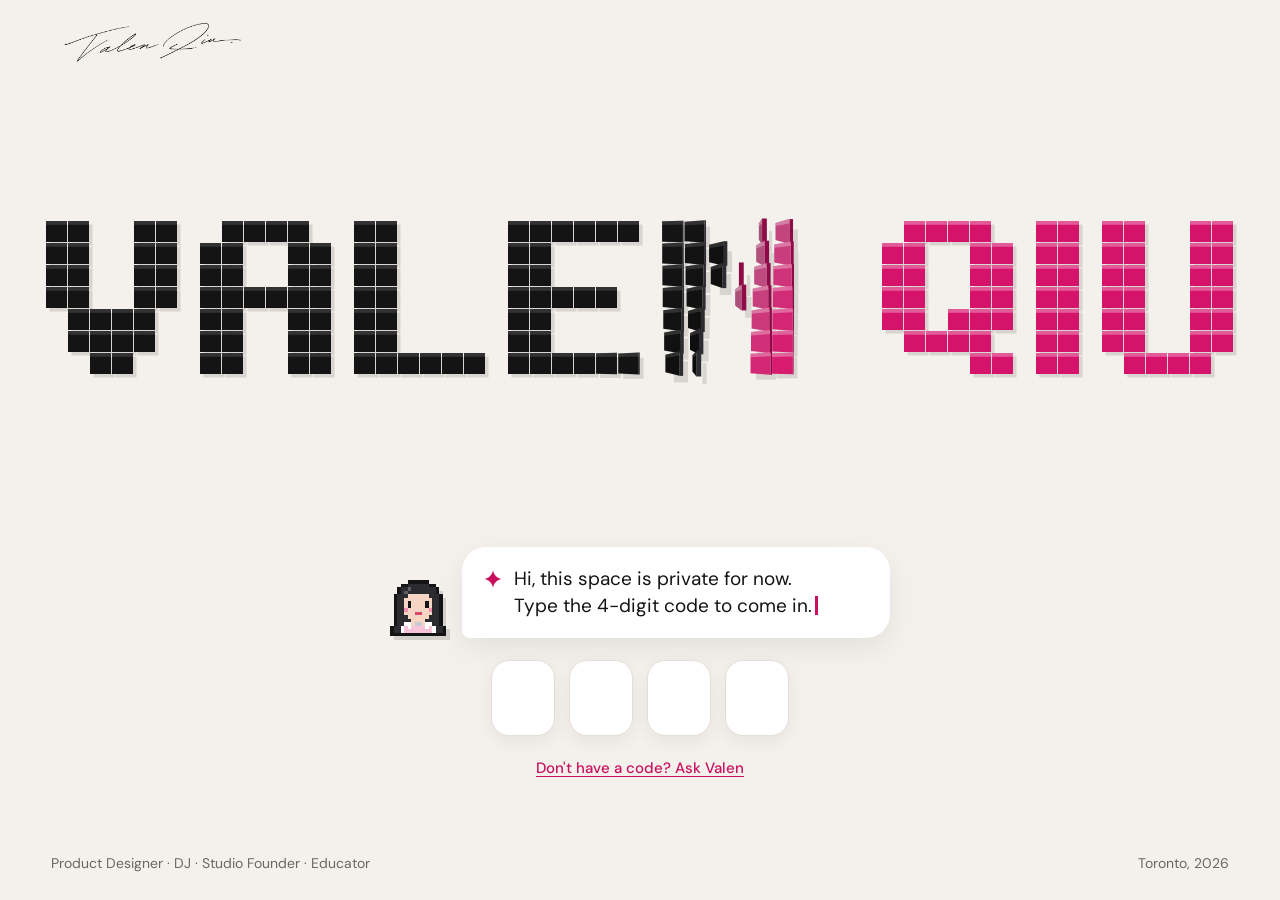
==== commit 4f5cd39f: "Lucky Fit opens the GitHub Pages version Co-Authored-By: Claude Sonnet 5.5 <noreply@anthropic.com>" ====
--- a/index.html
+++ b/index.html
@@ -2331,7 +2331,7 @@
               <p class="bf-dict-def">A discipline tool for high-risk swing and day traders.</p>
             </div>
           </a>
-          <a class="build-folder bf-lucky" href="https://lucky-fit.vercel.app/" target="_blank" rel="noopener">
+          <a class="build-folder bf-lucky" href="https://valennnnqiu.github.io/lucky-fit/" target="_blank" rel="noopener">
             <span class="bf-icon-scale"><img class="bf-icon" src="images/home/pixel-umbrella.png" alt="" aria-hidden="true"></span>
             <div class="bf-bubble"></div>
             <div class="bf-dict">
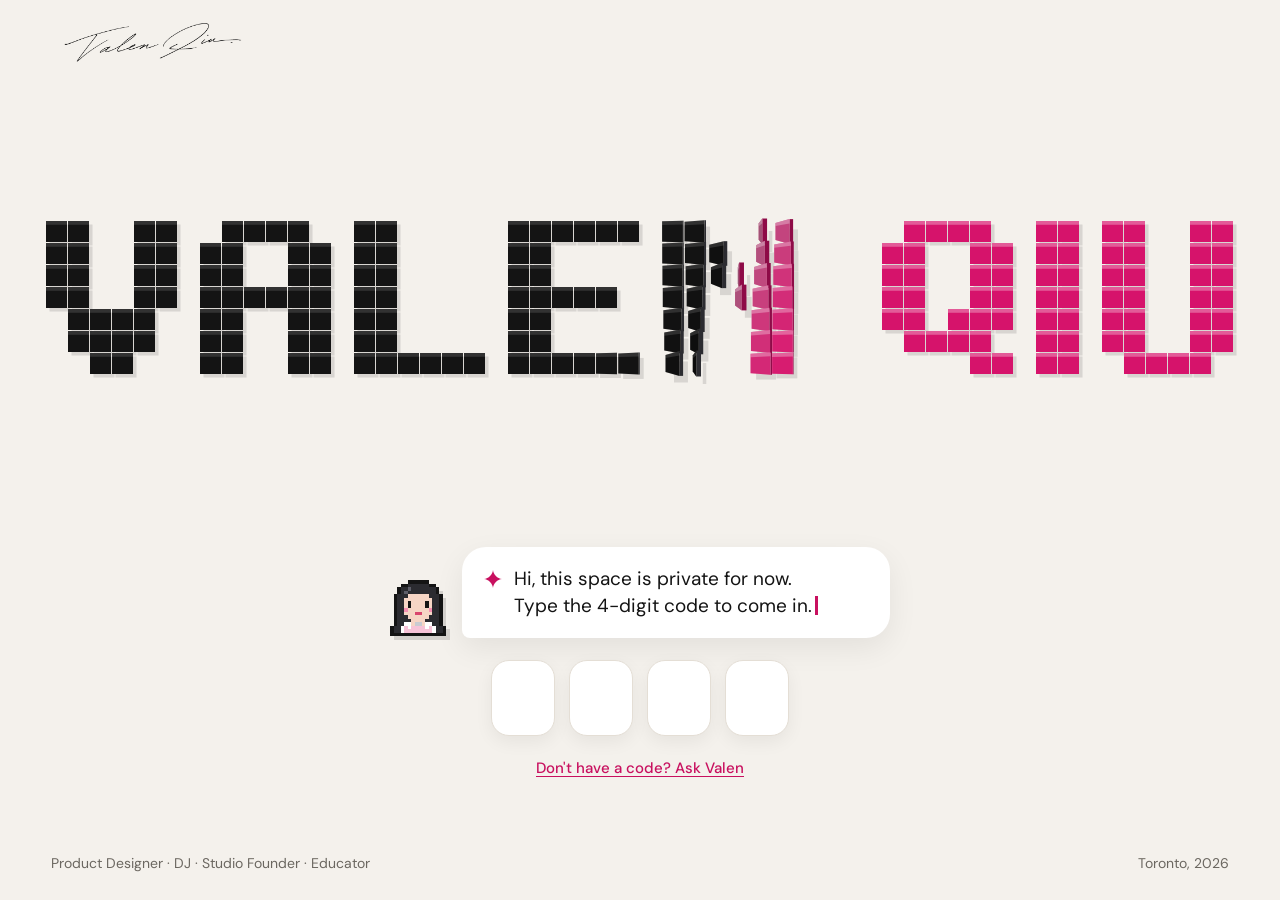
==== commit 6cd55e63: "Keep the testimonials subline on one line on desktop Co-Authored-By: Claude Sonnet 5.5 <noreply@anth" ====
--- a/index.html
+++ b/index.html
@@ -836,8 +836,9 @@
   font-size:clamp(1rem,1.8vw,1.25rem);
   color:var(--ink2);
   line-height:1.65;
-  max-width:580px;
-}
+  max-width:none;
+}
+@media (min-width:701px){.testimonials-sub{white-space:nowrap}}
 .testimonials-grid{
   display:grid;
   grid-template-columns:repeat(3,1fr);
